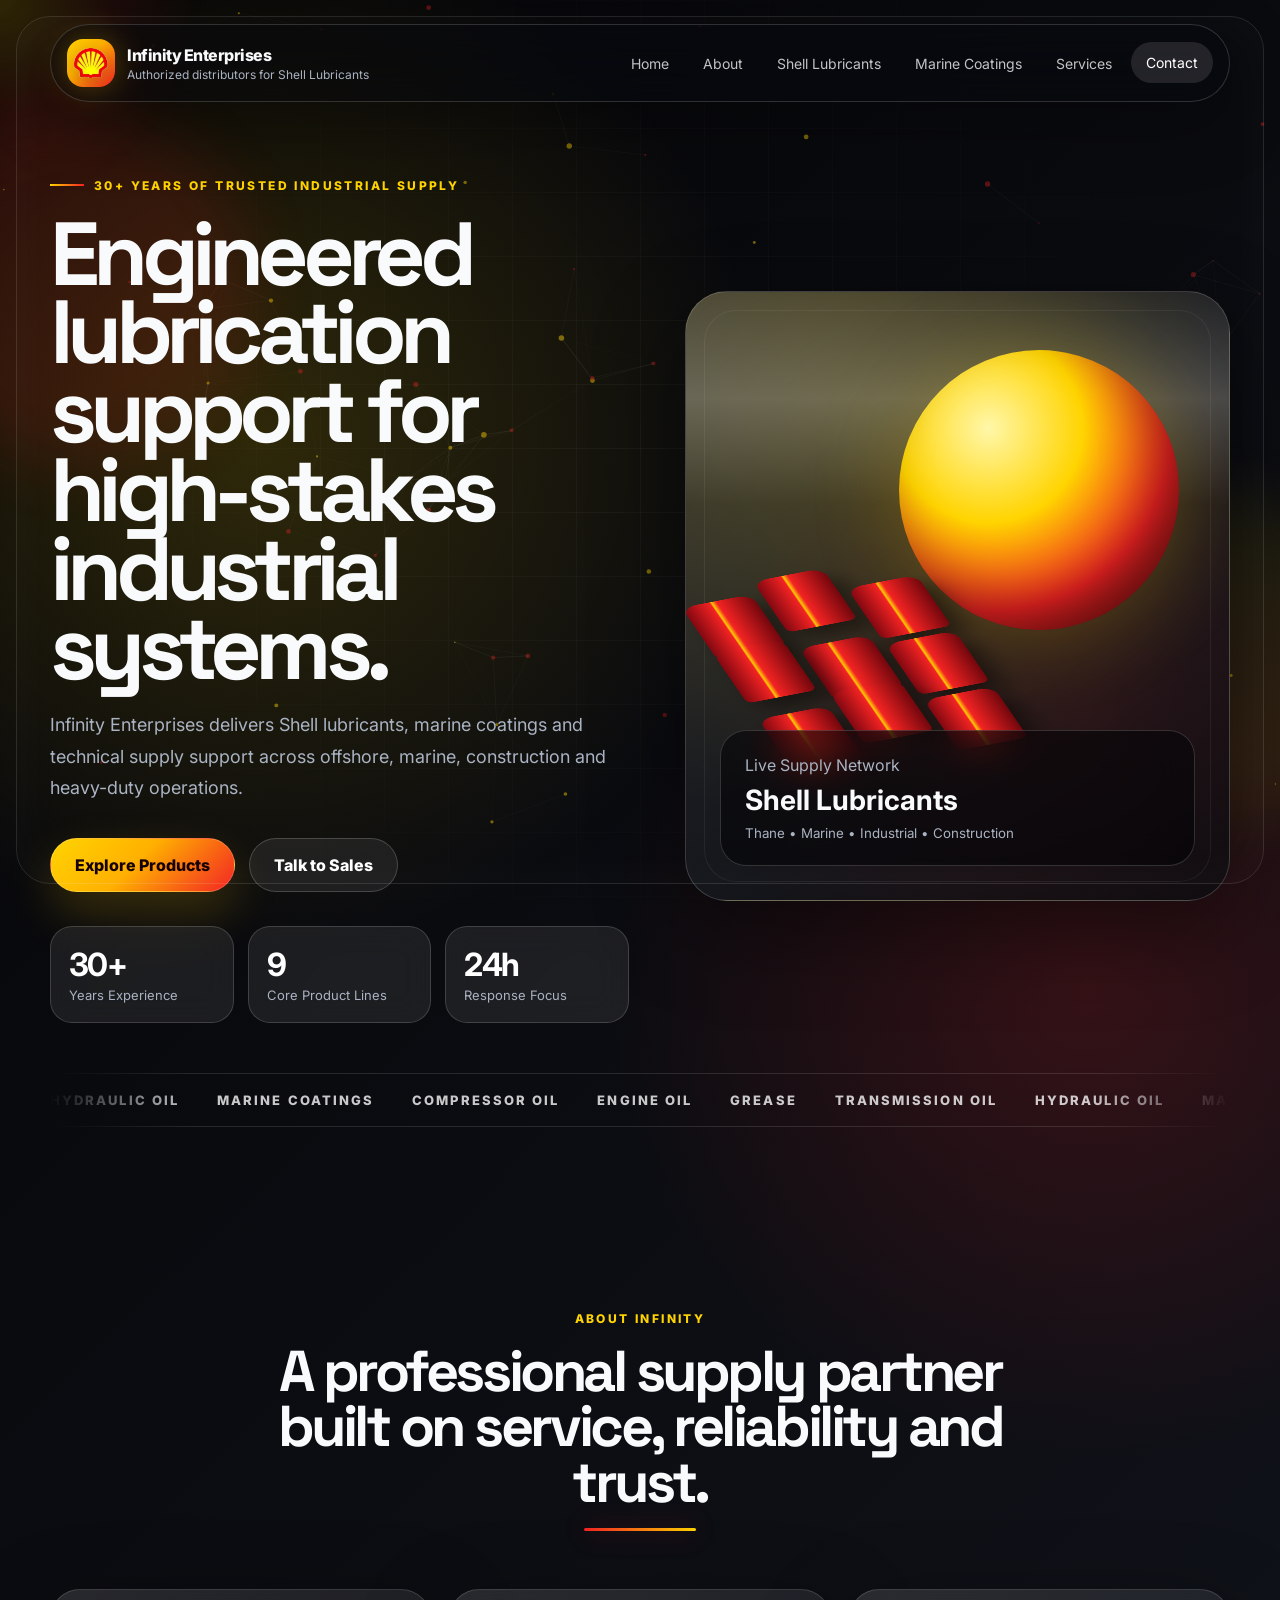
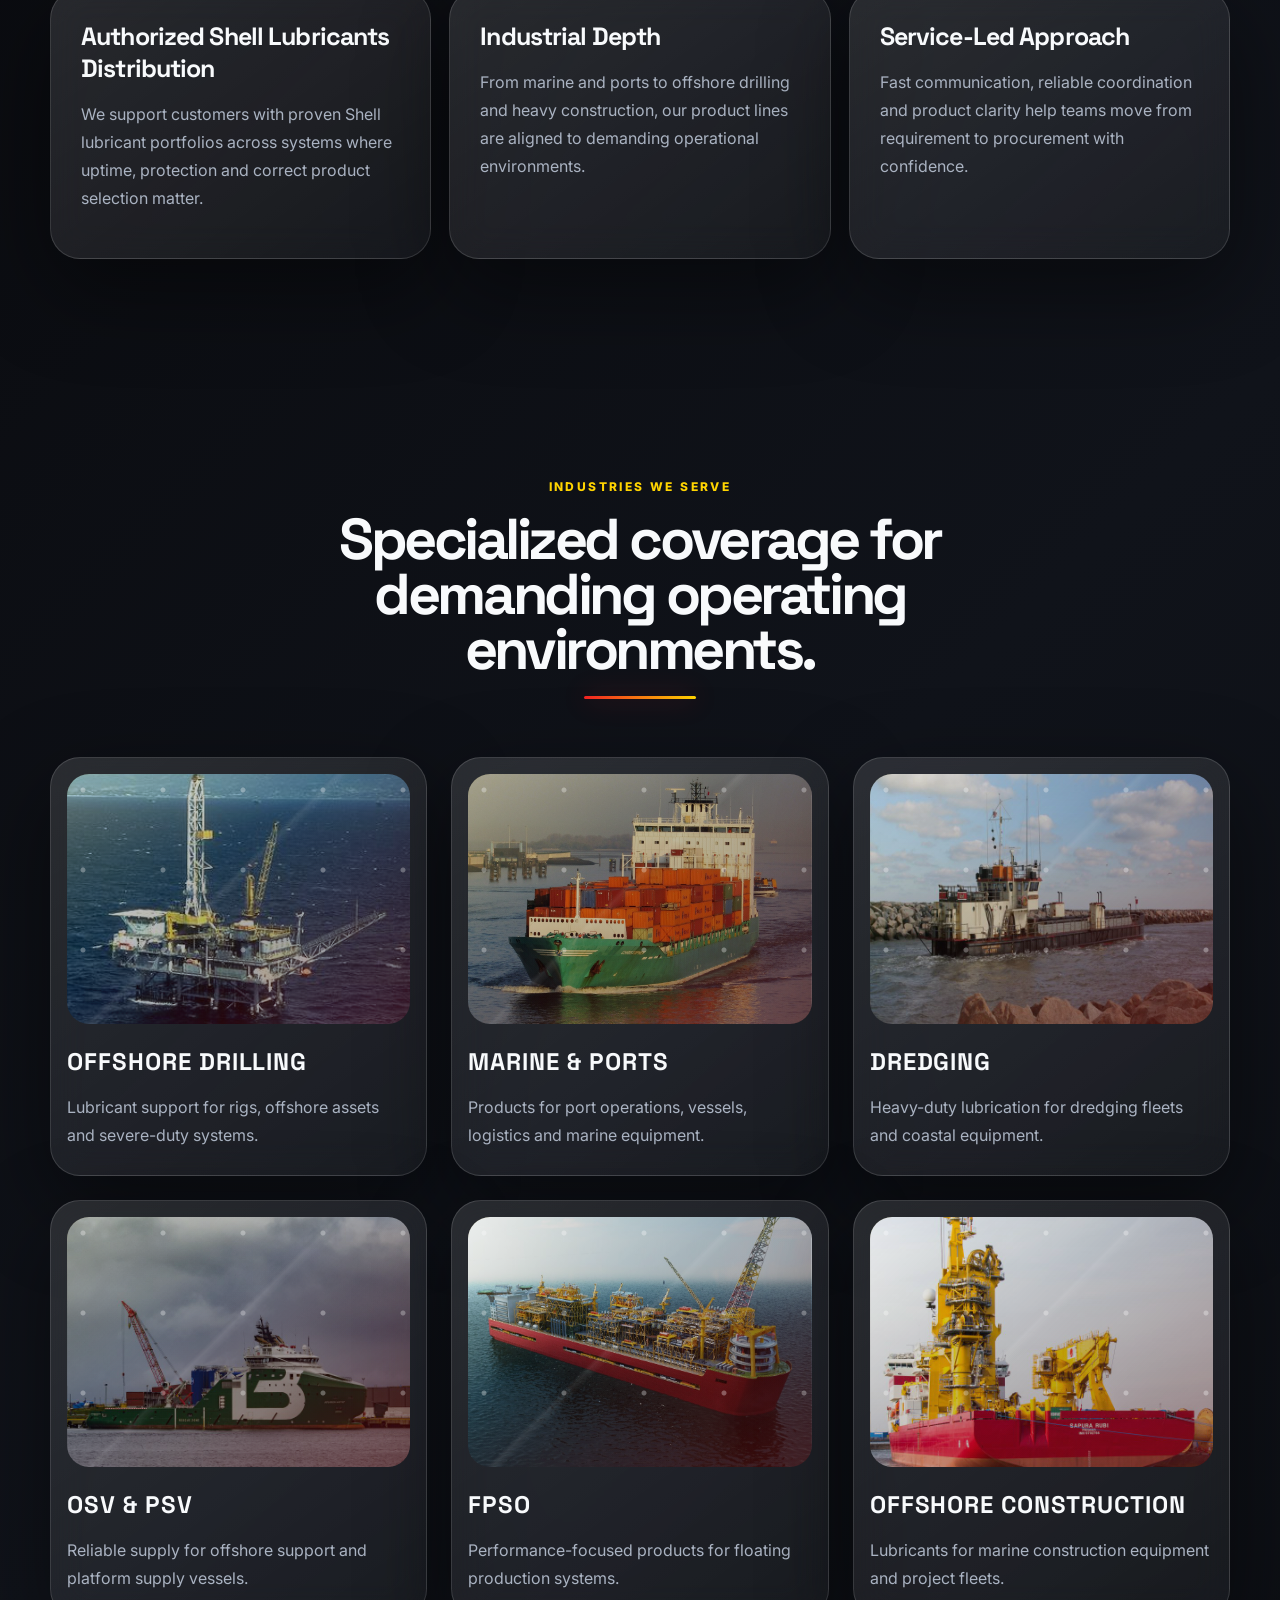
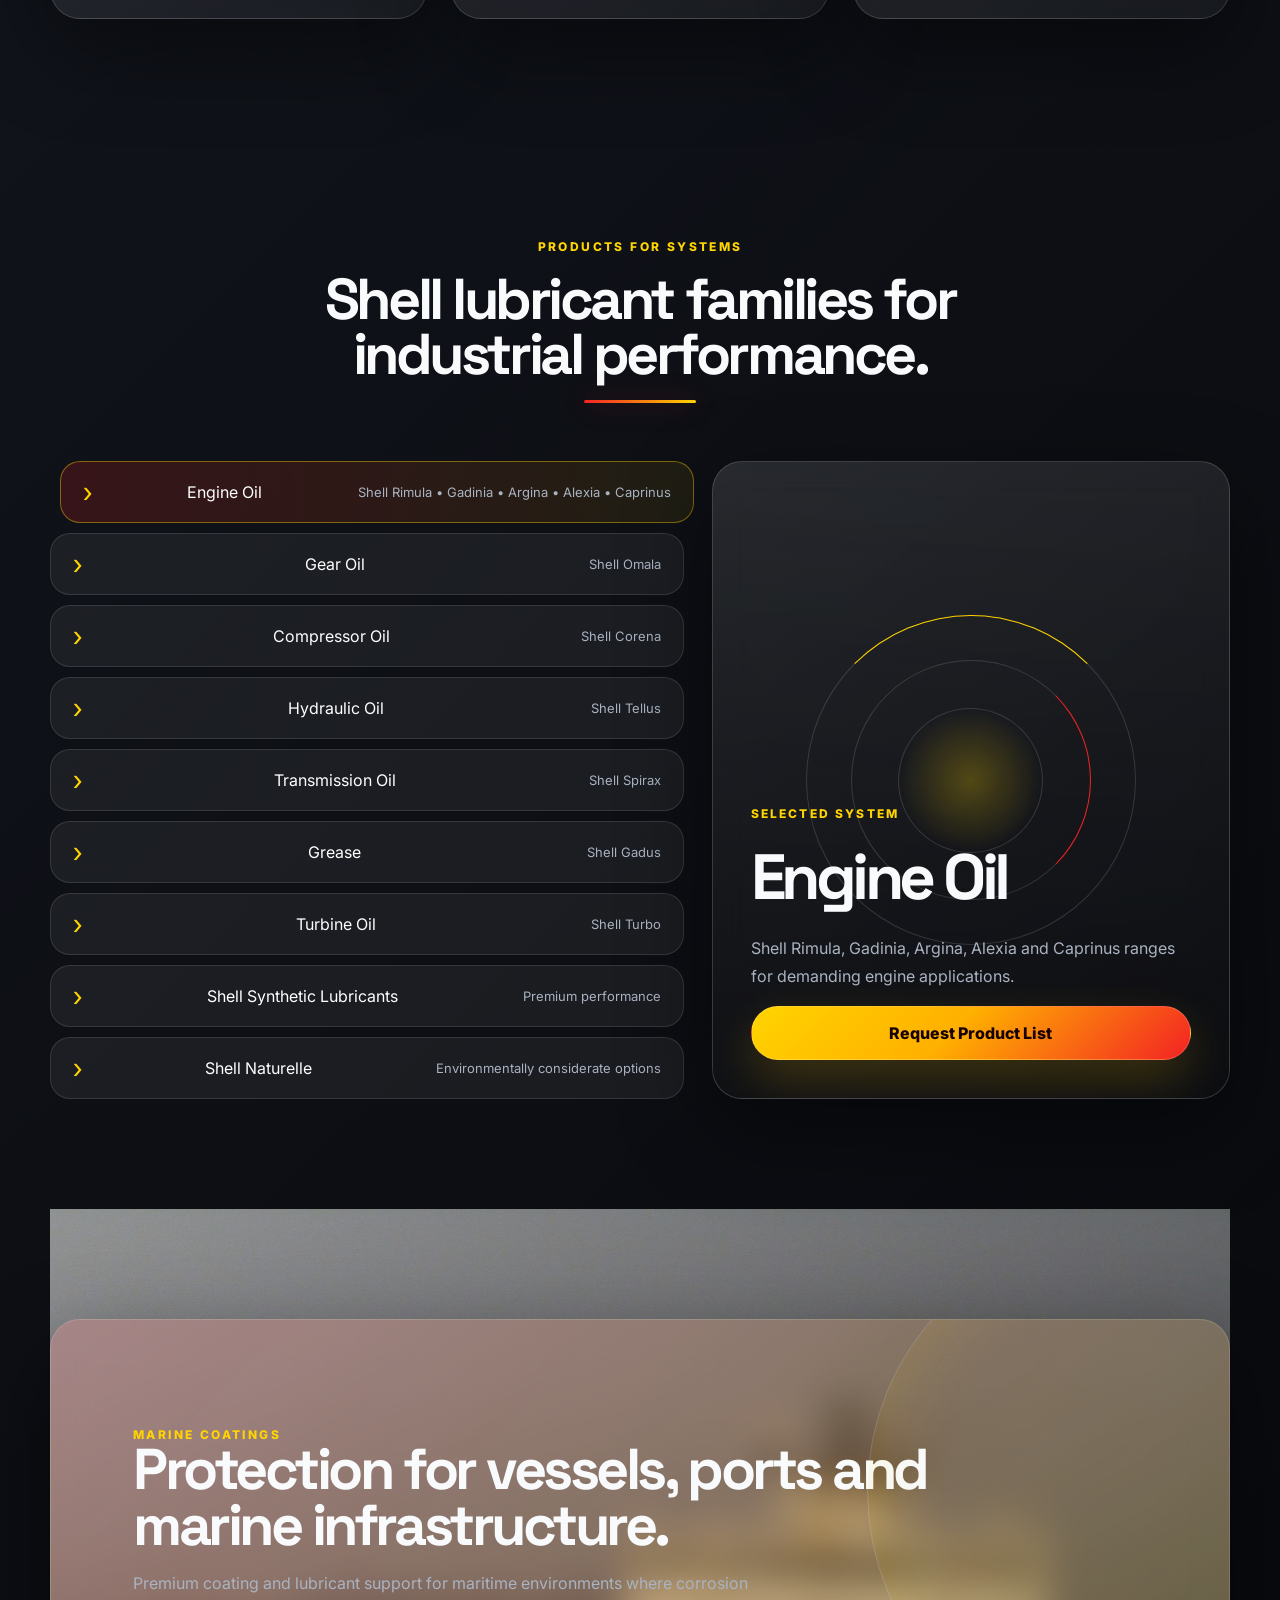
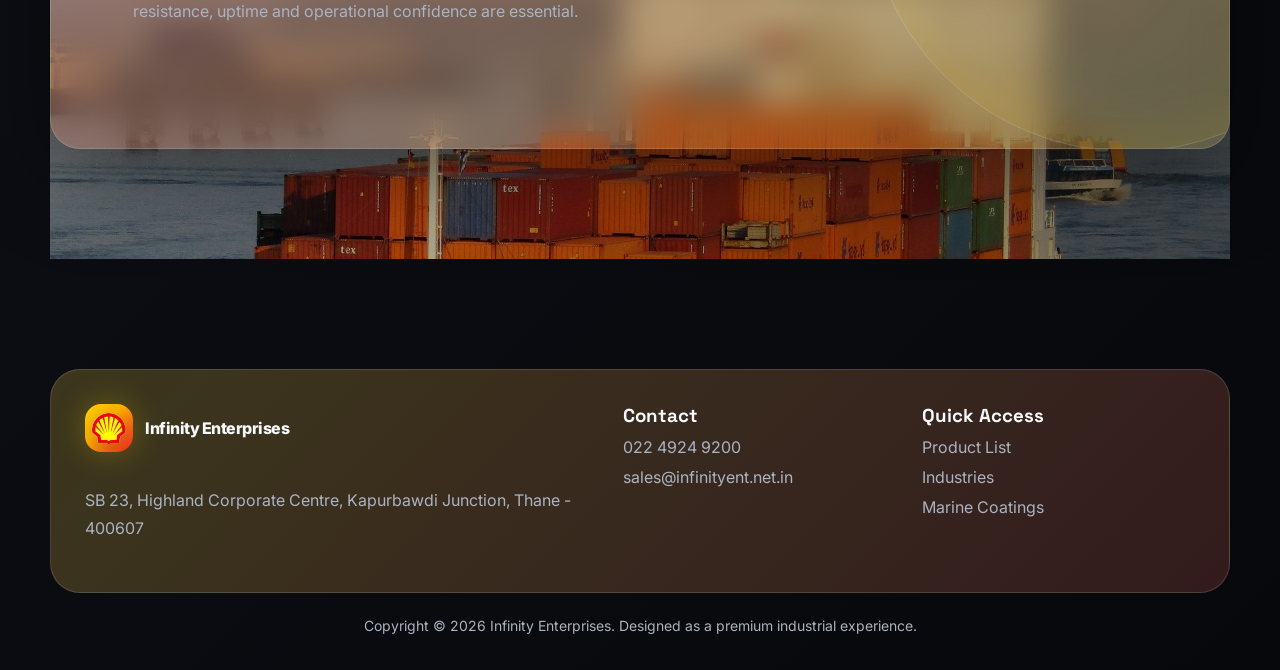
==== index.html @ 3430e130 "Replace generated mark with client logo" ====
<!DOCTYPE html>
<html lang="en">
<head>
  <meta charset="UTF-8" />
  <meta name="viewport" content="width=device-width, initial-scale=1.0" />
  <title>Infinity Enterprises | Authorized Shell Lubricants Distributor</title>
  <meta name="description" content="Infinity Enterprises supplies Shell lubricants and marine coatings for industrial, marine, offshore and construction systems." />
  <link rel="icon" href="assets/logo.png" />
  <link rel="preconnect" href="https://fonts.googleapis.com">
  <link rel="preconnect" href="https://fonts.gstatic.com" crossorigin>
  <link href="https://fonts.googleapis.com/css2?family=Inter:wght@400;500;600;700;800;900&family=Space+Grotesk:wght@500;600;700&display=swap" rel="stylesheet">
  <link rel="stylesheet" href="styles.css" />
</head>
<body>
  <div class="preloader" aria-hidden="true">
    <div class="loader-orbit"><span></span><span></span><span></span></div>
    <p>Calibrating industrial performance</p>
  </div>

  <canvas id="particle-field" aria-hidden="true"></canvas>
  <div class="cursor-glow" aria-hidden="true"></div>
  <div class="ambient ambient-one" aria-hidden="true"></div>
  <div class="ambient ambient-two" aria-hidden="true"></div>
  <div class="page-frame" aria-hidden="true"></div>

  <header class="site-header" data-reveal>
    <a class="brand" href="#home" aria-label="Infinity Enterprises home">
      <span class="brand-mark"><img src="assets/logo.png" alt="" /></span>
      <span>
        <strong>Infinity Enterprises</strong>
        <small>Authorized distributors for Shell Lubricants</small>
      </span>
    </a>
    <button class="menu-toggle" type="button" aria-expanded="false" aria-controls="main-nav">
      <span></span><span></span><span></span>
    </button>
    <nav id="main-nav" class="main-nav" aria-label="Primary navigation">
      <a href="#home" class="active">Home</a>
      <a href="#about">About</a>
      <a href="#products">Shell Lubricants</a>
      <a href="#marine">Marine Coatings</a>
      <a href="#services">Services</a>
      <a href="#contact">Contact</a>
    </nav>
  </header>

  <main id="home">
    <section class="hero section-shell">
      <div class="hero-grid">
        <div class="hero-copy" data-reveal>
          <div class="eyebrow"><span></span> 30+ years of trusted industrial supply</div>
          <h1>Engineered lubrication support for high-stakes industrial systems.</h1>
          <p>Infinity Enterprises delivers Shell lubricants, marine coatings and technical supply support across offshore, marine, construction and heavy-duty operations.</p>
          <div class="hero-actions">
            <a class="btn btn-primary magnetic" href="#products">Explore Products</a>
            <a class="btn btn-ghost magnetic" href="#contact">Talk to Sales</a>
          </div>
          <div class="metrics" aria-label="Company highlights">
            <article><strong>30+</strong><span>Years Experience</span></article>
            <article><strong>9</strong><span>Core Product Lines</span></article>
            <article><strong>24h</strong><span>Response Focus</span></article>
          </div>
        </div>
        <div class="hero-visual" data-reveal>
          <div class="holo-card tilt-card">
            <div class="scan-line"></div>
            <div class="industrial-orb"></div>
            <div class="barrel-stack" aria-hidden="true">
              <i></i><i></i><i></i><i></i><i></i><i></i><i></i><i></i><i></i>
            </div>
            <div class="status-panel">
              <span>Live Supply Network</span>
              <strong>Shell Lubricants</strong>
              <small>Thane • Marine • Industrial • Construction</small>
            </div>
          </div>
        </div>
      </div>
      <div class="marquee" aria-hidden="true">
        <div>
          <span>Hydraulic Oil</span><span>Marine Coatings</span><span>Compressor Oil</span><span>Engine Oil</span><span>Grease</span><span>Transmission Oil</span>
          <span>Hydraulic Oil</span><span>Marine Coatings</span><span>Compressor Oil</span><span>Engine Oil</span><span>Grease</span><span>Transmission Oil</span>
        </div>
      </div>
    </section>

    <section id="about" class="about section-shell">
      <div class="section-heading" data-reveal>
        <span class="kicker">About Infinity</span>
        <h2>A professional supply partner built on service, reliability and trust.</h2>
      </div>
      <div class="about-grid">
        <article class="glass-panel" data-reveal>
          <h3>Authorized Shell Lubricants Distribution</h3>
          <p>We support customers with proven Shell lubricant portfolios across systems where uptime, protection and correct product selection matter.</p>
        </article>
        <article class="glass-panel" data-reveal>
          <h3>Industrial Depth</h3>
          <p>From marine and ports to offshore drilling and heavy construction, our product lines are aligned to demanding operational environments.</p>
        </article>
        <article class="glass-panel" data-reveal>
          <h3>Service-Led Approach</h3>
          <p>Fast communication, reliable coordination and product clarity help teams move from requirement to procurement with confidence.</p>
        </article>
      </div>
    </section>

    <section id="services" class="industries section-shell">
      <div class="section-heading" data-reveal>
        <span class="kicker">Industries We Serve</span>
        <h2>Specialized coverage for demanding operating environments.</h2>
      </div>
      <div class="industry-grid">
        <article class="industry-card tilt-card" data-reveal>
          <div class="industry-art offshore"></div><h3>Offshore Drilling</h3><p>Lubricant support for rigs, offshore assets and severe-duty systems.</p>
        </article>
        <article class="industry-card tilt-card" data-reveal>
          <div class="industry-art marine"></div><h3>Marine & Ports</h3><p>Products for port operations, vessels, logistics and marine equipment.</p>
        </article>
        <article class="industry-card tilt-card" data-reveal>
          <div class="industry-art dredging"></div><h3>Dredging</h3><p>Heavy-duty lubrication for dredging fleets and coastal equipment.</p>
        </article>
        <article class="industry-card tilt-card" data-reveal>
          <div class="industry-art osv"></div><h3>OSV & PSV</h3><p>Reliable supply for offshore support and platform supply vessels.</p>
        </article>
        <article class="industry-card tilt-card" data-reveal>
          <div class="industry-art fpso"></div><h3>FPSO</h3><p>Performance-focused products for floating production systems.</p>
        </article>
        <article class="industry-card tilt-card" data-reveal>
          <div class="industry-art construction"></div><h3>Offshore Construction</h3><p>Lubricants for marine construction equipment and project fleets.</p>
        </article>
      </div>
    </section>

    <section id="products" class="products section-shell">
      <div class="section-heading" data-reveal>
        <span class="kicker">Products For Systems</span>
        <h2>Shell lubricant families for industrial performance.</h2>
      </div>
      <div class="products-layout">
        <div class="mobile-product-picker" data-reveal>
          <label for="product-select">Choose product system</label>
          <div class="select-shell">
            <select id="product-select" aria-label="Choose product system">
              <option value="Engine Oil" data-detail="Shell Rimula, Gadinia, Argina, Alexia and Caprinus ranges for demanding engine applications." data-image="https://images.unsplash.com/photo-1581092160562-40aa08e78837?auto=format&fit=crop&w=1000&q=80">Engine Oil</option>
              <option value="Gear Oil" data-detail="Shell Omala gear oils for industrial gearboxes and heavy transmission needs." data-image="https://images.unsplash.com/photo-1581093458791-9f3c3900df7b?auto=format&fit=crop&w=1000&q=80">Gear Oil</option>
              <option value="Compressor Oil" data-detail="Shell Corena compressor oils designed for system cleanliness and dependable operation." data-image="https://images.unsplash.com/photo-1581092795360-fd1ca04f0952?auto=format&fit=crop&w=1000&q=80">Compressor Oil</option>
              <option value="Hydraulic Oil" data-detail="Shell Tellus hydraulic oils for stable protection and smooth system control." data-image="https://images.unsplash.com/photo-1513828583688-c52646db42da?auto=format&fit=crop&w=1000&q=80">Hydraulic Oil</option>
              <option value="Transmission Oil" data-detail="Shell Spirax transmission oils for drivetrain protection in demanding fleets." data-image="https://images.unsplash.com/photo-1581092162384-8987c1d64718?auto=format&fit=crop&w=1000&q=80">Transmission Oil</option>
              <option value="Grease" data-detail="Shell Gadus greases for bearing, chassis and severe-load applications." data-image="https://images.unsplash.com/photo-1504917595217-d4dc5ebe6122?auto=format&fit=crop&w=1000&q=80">Grease</option>
              <option value="Turbine Oil" data-detail="Shell Turbo turbine oils for high-reliability turbines and circulating systems." data-image="https://images.unsplash.com/photo-1473341304170-971dccb5ac1e?auto=format&fit=crop&w=1000&q=80">Turbine Oil</option>
              <option value="Synthetic Lubricants" data-detail="Shell synthetic lubricants engineered for extended performance and premium protection." data-image="https://images.unsplash.com/photo-1581092335878-2d9ff86ca2bf?auto=format&fit=crop&w=1000&q=80">Synthetic Lubricants</option>
              <option value="Shell Naturelle" data-detail="Environmentally considerate lubricant options for sensitive applications." data-image="https://images.unsplash.com/photo-1500530855697-b586d89ba3ee?auto=format&fit=crop&w=1000&q=80">Shell Naturelle</option>
            </select>
          </div>
        </div>
        <div class="product-list" data-reveal>
          <button class="product-row active" data-product="Engine Oil" data-detail="Shell Rimula, Gadinia, Argina, Alexia and Caprinus ranges for demanding engine applications." data-image="https://images.unsplash.com/photo-1581092160562-40aa08e78837?auto=format&fit=crop&w=1000&q=80">Engine Oil <span>Shell Rimula • Gadinia • Argina • Alexia • Caprinus</span></button>
          <button class="product-row" data-product="Gear Oil" data-detail="Shell Omala gear oils for industrial gearboxes and heavy transmission needs." data-image="https://images.unsplash.com/photo-1581093458791-9f3c3900df7b?auto=format&fit=crop&w=1000&q=80">Gear Oil <span>Shell Omala</span></button>
          <button class="product-row" data-product="Compressor Oil" data-detail="Shell Corena compressor oils designed for system cleanliness and dependable operation." data-image="https://images.unsplash.com/photo-1581092795360-fd1ca04f0952?auto=format&fit=crop&w=1000&q=80">Compressor Oil <span>Shell Corena</span></button>
          <button class="product-row" data-product="Hydraulic Oil" data-detail="Shell Tellus hydraulic oils for stable protection and smooth system control." data-image="https://images.unsplash.com/photo-1513828583688-c52646db42da?auto=format&fit=crop&w=1000&q=80">Hydraulic Oil <span>Shell Tellus</span></button>
          <button class="product-row" data-product="Transmission Oil" data-detail="Shell Spirax transmission oils for drivetrain protection in demanding fleets." data-image="https://images.unsplash.com/photo-1581092162384-8987c1d64718?auto=format&fit=crop&w=1000&q=80">Transmission Oil <span>Shell Spirax</span></button>
          <button class="product-row" data-product="Grease" data-detail="Shell Gadus greases for bearing, chassis and severe-load applications." data-image="https://images.unsplash.com/photo-1504917595217-d4dc5ebe6122?auto=format&fit=crop&w=1000&q=80">Grease <span>Shell Gadus</span></button>
          <button class="product-row" data-product="Turbine Oil" data-detail="Shell Turbo turbine oils for high-reliability turbines and circulating systems." data-image="https://images.unsplash.com/photo-1473341304170-971dccb5ac1e?auto=format&fit=crop&w=1000&q=80">Turbine Oil <span>Shell Turbo</span></button>
          <button class="product-row" data-product="Synthetic Lubricants" data-detail="Shell synthetic lubricants engineered for extended performance and premium protection." data-image="https://images.unsplash.com/photo-1581092335878-2d9ff86ca2bf?auto=format&fit=crop&w=1000&q=80">Shell Synthetic Lubricants <span>Premium performance</span></button>
          <button class="product-row" data-product="Shell Naturelle" data-detail="Environmentally considerate lubricant options for sensitive applications." data-image="https://images.unsplash.com/photo-1500530855697-b586d89ba3ee?auto=format&fit=crop&w=1000&q=80">Shell Naturelle <span>Environmentally considerate options</span></button>
        </div>
        <aside class="product-orbit tilt-card" data-reveal>
          <div class="orbit-rings" aria-hidden="true"><span></span><span></span><span></span></div>
          <p>Selected System</p>
          <h3 id="product-title">Engine Oil</h3>
          <p id="product-detail">Shell Rimula, Gadinia, Argina, Alexia and Caprinus ranges for demanding engine applications.</p>
          <a class="btn btn-primary magnetic" href="#contact">Request Product List</a>
        </aside>
      </div>
    </section>

    <section id="marine" class="marine section-shell">
      <div class="marine-card" data-reveal>
        <span class="kicker">Marine Coatings</span>
        <h2>Protection for vessels, ports and marine infrastructure.</h2>
        <p>Premium coating and lubricant support for maritime environments where corrosion resistance, uptime and operational confidence are essential.</p>
      </div>
    </section>
  </main>

  <footer id="contact" class="site-footer section-shell">
    <div class="footer-grid">
      <div data-reveal>
        <span class="brand footer-brand"><span class="brand-mark"><img src="assets/logo.png" alt="" /></span><strong>Infinity Enterprises</strong></span>
        <p>SB 23, Highland Corporate Centre, Kapurbawdi Junction, Thane - 400607</p>
      </div>
      <div data-reveal>
        <h3>Contact</h3>
        <a href="tel:02249249200">022 4924 9200</a>
        <a href="mailto:sales@infinityent.net.in">sales@infinityent.net.in</a>
      </div>
      <div data-reveal>
        <h3>Quick Access</h3>
        <a href="#products">Product List</a>
        <a href="#services">Industries</a>
        <a href="#marine">Marine Coatings</a>
      </div>
    </div>
    <div class="footer-bottom">Copyright © 2026 Infinity Enterprises. Designed as a premium industrial experience.</div>
  </footer>

  <script src="script.js"></script>
</body>
</html>
---- styles.css ----
:root {
  --bg: #07080b;
  --panel: rgba(255, 255, 255, 0.08);
  --panel-strong: rgba(255, 255, 255, 0.14);
  --text: #f8fafc;
  --muted: #aab3c2;
  --red: #f32323;
  --red-dark: #980d15;
  --yellow: #ffd400;
  --gold: #ffb000;
  --line: rgba(255, 255, 255, 0.16);
  --shadow: 0 30px 90px rgba(0, 0, 0, 0.45);
  --radius: 30px;
}

* { box-sizing: border-box; }
html { scroll-behavior: smooth; }
body {
  margin: 0;
  font-family: Inter, system-ui, -apple-system, BlinkMacSystemFont, "Segoe UI", sans-serif;
  color: var(--text);
  background:
    radial-gradient(circle at 20% 8%, rgba(255, 212, 0, 0.16), transparent 32rem),
    radial-gradient(circle at 85% 18%, rgba(243, 35, 35, 0.18), transparent 30rem),
    linear-gradient(135deg, #050507 0%, #10131a 48%, #07080b 100%);
  overflow-x: hidden;
}

body::before {
  content: "";
  position: fixed;
  inset: 0;
  pointer-events: none;
  background-image:
    linear-gradient(rgba(255,255,255,0.04) 1px, transparent 1px),
    linear-gradient(90deg, rgba(255,255,255,0.04) 1px, transparent 1px);
  background-size: 64px 64px;
  mask-image: radial-gradient(circle at center, black, transparent 78%);
  z-index: -3;
}

a { color: inherit; text-decoration: none; }
button { font: inherit; }

.preloader {
  position: fixed;
  inset: 0;
  z-index: 999;
  display: grid;
  place-items: center;
  align-content: center;
  gap: 22px;
  background: #050507;
  transition: opacity .8s ease, visibility .8s ease;
}
.preloader.hidden { opacity: 0; visibility: hidden; }
.preloader p { color: var(--muted); letter-spacing: .18em; text-transform: uppercase; font-size: 12px; }
.loader-orbit { position: relative; width: 90px; height: 90px; animation: rotate 1.9s linear infinite; }
.loader-orbit span { position: absolute; inset: 0; border: 1px solid transparent; border-top-color: var(--yellow); border-radius: 50%; }
.loader-orbit span:nth-child(2) { inset: 14px; border-top-color: var(--red); animation: rotate 1.2s linear reverse infinite; }
.loader-orbit span:nth-child(3) { inset: 30px; border-top-color: white; }

#particle-field { position: fixed; inset: 0; z-index: -2; opacity: .62; }
.cursor-glow {
  position: fixed;
  width: 420px;
  height: 420px;
  border-radius: 50%;
  background: radial-gradient(circle, rgba(255, 212, 0, .16), rgba(243, 35, 35, .08) 38%, transparent 68%);
  translate: -50% -50%;
  pointer-events: none;
  z-index: -1;
  filter: blur(4px);
}
.ambient { position: fixed; border-radius: 999px; filter: blur(34px); opacity: .45; pointer-events: none; z-index: -2; }
.ambient-one { width: 28vw; height: 28vw; background: rgba(243,35,35,.28); left: -8vw; top: 12vh; }
.ambient-two { width: 26vw; height: 26vw; background: rgba(255,212,0,.20); right: -8vw; bottom: 8vh; }
.page-frame { position: fixed; inset: 16px; border: 1px solid rgba(255,255,255,.12); border-radius: 34px; pointer-events: none; z-index: 20; box-shadow: inset 0 0 60px rgba(255,255,255,.03); }

.site-header {
  position: fixed;
  top: 24px;
  left: 50%;
  transform: translateX(-50%);
  width: min(1180px, calc(100% - 48px));
  z-index: 50;
  display: flex;
  align-items: center;
  justify-content: space-between;
  padding: 14px 16px;
  border: 1px solid rgba(255,255,255,.16);
  border-radius: 999px;
  background: rgba(8, 10, 14, .58);
  backdrop-filter: blur(22px) saturate(150%);
  box-shadow: 0 20px 70px rgba(0,0,0,.32);
}
.brand { display: inline-flex; align-items: center; gap: 12px; min-width: max-content; }
.brand strong { display: block; font-weight: 800; letter-spacing: -.03em; }
.brand small { display: block; color: var(--muted); font-size: 12px; margin-top: 2px; }
.brand-mark {
  width: 48px;
  height: 48px;
  border-radius: 16px;
  display: grid;
  place-items: center;
  padding: 6px;
  background: linear-gradient(135deg, var(--yellow), var(--gold) 42%, var(--red));
  box-shadow: 0 0 32px rgba(255, 212, 0, .28);
  overflow: hidden;
}
.brand-mark img {
  width: 100%;
  height: 100%;
  object-fit: contain;
  display: block;
  filter: drop-shadow(0 4px 10px rgba(0,0,0,.22));
}
.main-nav { display: flex; gap: 4px; align-items: center; }
.main-nav a {
  color: rgba(255,255,255,.76);
  padding: 12px 15px;
  border-radius: 999px;
  font-size: 14px;
  transition: color .25s ease, background .25s ease, transform .25s ease;
}
.main-nav a:hover, .main-nav a.active { color: white; background: rgba(255,255,255,.11); transform: translateY(-1px); }
.menu-toggle { display: none; border: 0; background: transparent; width: 44px; height: 44px; padding: 10px; }
.menu-toggle span { display: block; height: 2px; margin: 6px 0; background: white; border-radius: 2px; }

.section-shell { width: min(1180px, calc(100% - 42px)); margin: 0 auto; }
.hero { min-height: 100vh; padding: 170px 0 74px; display: grid; align-items: center; }
.hero-grid { display: grid; grid-template-columns: 1.03fr .97fr; gap: 56px; align-items: center; }
.eyebrow, .kicker { display: inline-flex; align-items: center; gap: 10px; color: var(--yellow); text-transform: uppercase; letter-spacing: .2em; font-size: 12px; font-weight: 800; }
.eyebrow span { width: 34px; height: 2px; background: linear-gradient(90deg, var(--yellow), var(--red)); }
h1, h2, h3 { font-family: "Space Grotesk", Inter, sans-serif; margin: 0; }
h1 { font-size: clamp(48px, 7vw, 92px); line-height: .88; letter-spacing: -.075em; margin: 22px 0; max-width: 820px; }
h2 { font-size: clamp(34px, 4.5vw, 64px); line-height: .96; letter-spacing: -.06em; max-width: 820px; }
p { color: var(--muted); line-height: 1.75; }
.hero-copy > p { font-size: 18px; max-width: 670px; }
.hero-actions { display: flex; gap: 14px; flex-wrap: wrap; margin: 34px 0; }
.btn {
  position: relative;
  display: inline-flex;
  justify-content: center;
  align-items: center;
  min-height: 54px;
  padding: 0 24px;
  border-radius: 999px;
  font-weight: 800;
  overflow: hidden;
  border: 1px solid rgba(255,255,255,.18);
  transition: transform .25s ease, box-shadow .25s ease;
}
.btn::after { content: ""; position: absolute; inset: 0; background: linear-gradient(110deg, transparent, rgba(255,255,255,.32), transparent); transform: translateX(-110%); transition: transform .6s ease; }
.btn:hover::after { transform: translateX(110%); }
.btn-primary { color: #160000; background: linear-gradient(135deg, var(--yellow), var(--gold) 46%, var(--red)); box-shadow: 0 20px 48px rgba(255, 196, 0, .2); }
.btn-ghost { color: white; background: rgba(255,255,255,.07); }
.metrics { display: grid; grid-template-columns: repeat(3, minmax(0,1fr)); gap: 14px; max-width: 650px; }
.metrics article { padding: 18px; background: var(--panel); border: 1px solid var(--line); border-radius: 22px; backdrop-filter: blur(16px); }
.metrics strong { display: block; font-size: 32px; color: white; letter-spacing: -.05em; }
.metrics span { color: var(--muted); font-size: 13px; }

.hero-visual { perspective: 1200px; }
.holo-card {
  position: relative;
  min-height: 610px;
  border-radius: 42px;
  overflow: hidden;
  background:
    linear-gradient(145deg, rgba(7,8,11,.18), rgba(7,8,11,.82)),
    url("https://images.unsplash.com/photo-1581093458791-9f3c3900df7b?auto=format&fit=crop&w=1400&q=80") center / cover,
    linear-gradient(145deg, rgba(255,255,255,.18), rgba(255,255,255,.04)),
    radial-gradient(circle at 32% 20%, rgba(255,212,0,.32), transparent 26rem),
    radial-gradient(circle at 74% 70%, rgba(243,35,35,.3), transparent 23rem), #12151c;
  border: 1px solid rgba(255,255,255,.18);
  box-shadow: var(--shadow);
  transform-style: preserve-3d;
}
.holo-card::before {
  content: "";
  position: absolute;
  inset: 18px;
  border: 1px solid rgba(255,255,255,.13);
  border-radius: 32px;
  background: linear-gradient(transparent 48%, rgba(255,255,255,.08) 50%, transparent 52%);
  background-size: 100% 24px;
  opacity: .5;
}
.scan-line { position: absolute; inset: 0; background: linear-gradient(180deg, transparent, rgba(255,255,255,.18), transparent); height: 35%; animation: scan 4s ease-in-out infinite; }
.industrial-orb { position: absolute; width: 280px; height: 280px; border-radius: 50%; right: 50px; top: 58px; background: radial-gradient(circle at 32% 28%, #fff7a9, #ffd400 34%, #f32323 66%, #3a0509); box-shadow: inset -22px -28px 50px rgba(0,0,0,.34), 0 0 90px rgba(255,212,0,.24); animation: float 6s ease-in-out infinite; }
.barrel-stack { position: absolute; left: 44px; bottom: 70px; display: grid; grid-template-columns: repeat(3, 74px); gap: 10px; transform: rotateX(58deg) rotateZ(-20deg); transform-style: preserve-3d; }
.barrel-stack i { height: 102px; border-radius: 16px 16px 8px 8px; background: linear-gradient(90deg, #830811, #f32323 40%, #ffd400 42%, #f32323 49%, #73070d); box-shadow: 12px 18px 26px rgba(0,0,0,.42); animation: barrelPulse 2.8s ease-in-out infinite; }
.barrel-stack i:nth-child(2n) { animation-delay: .4s; transform: translateY(-22px); }
.barrel-stack i:nth-child(3n) { animation-delay: .8s; transform: translateY(22px); }
.status-panel { position: absolute; left: 34px; right: 34px; bottom: 34px; padding: 24px; border-radius: 26px; background: rgba(4, 5, 8, .58); border: 1px solid rgba(255,255,255,.16); backdrop-filter: blur(18px); }
.status-panel span, .status-panel small { color: var(--muted); display: block; }
.status-panel strong { display: block; font-size: 28px; margin: 8px 0; }
.marquee { margin-top: 50px; overflow: hidden; border-block: 1px solid rgba(255,255,255,.12); mask-image: linear-gradient(90deg, transparent, black 12%, black 88%, transparent); }
.marquee div { display: flex; gap: 38px; width: max-content; animation: marquee 24s linear infinite; padding: 18px 0; }
.marquee span { color: rgba(255,255,255,.78); font-weight: 800; text-transform: uppercase; letter-spacing: .16em; font-size: 13px; }

.about, .industries, .products, .marine, .site-footer { padding: 110px 0; }
.section-heading { display: grid; gap: 18px; justify-items: center; text-align: center; margin-bottom: 58px; }
.section-heading::after { content: ""; width: 112px; height: 3px; background: linear-gradient(90deg, var(--red), var(--yellow)); border-radius: 999px; box-shadow: 0 0 26px rgba(243,35,35,.45); }
.about-grid { display: grid; grid-template-columns: repeat(3, 1fr); gap: 18px; }
.glass-panel, .industry-card, .product-orbit, .marine-card {
  background: linear-gradient(145deg, rgba(255,255,255,.12), rgba(255,255,255,.045));
  border: 1px solid rgba(255,255,255,.14);
  border-radius: var(--radius);
  box-shadow: var(--shadow);
  backdrop-filter: blur(18px);
}
.glass-panel { padding: 30px; min-height: 250px; }
.glass-panel h3 { font-size: 25px; letter-spacing: -.035em; }

.industry-grid { display: grid; grid-template-columns: repeat(3, 1fr); gap: 24px; perspective: 1000px; }
.industry-card { position: relative; padding: 16px 16px 26px; overflow: hidden; transform-style: preserve-3d; }
.industry-card::after { content: ""; position: absolute; inset: auto 18px 18px; height: 2px; background: linear-gradient(90deg, transparent, var(--yellow), var(--red), transparent); transform: scaleX(0); transform-origin: center; transition: transform .35s ease; }
.industry-card:hover::after { transform: scaleX(1); }
.industry-art { height: 250px; border-radius: 22px; margin-bottom: 22px; background-size: cover; background-position: center; position: relative; overflow: hidden; }
.industry-art::before { content: ""; position: absolute; inset: 0; background: linear-gradient(145deg, rgba(255,212,0,.24), transparent 38%, rgba(243,35,35,.25)); mix-blend-mode: screen; }
.industry-art::after { content: ""; position: absolute; inset: 0; background-image: radial-gradient(circle at 20% 20%, rgba(255,255,255,.7) 0 2px, transparent 3px), linear-gradient(135deg, transparent 45%, rgba(255,255,255,.18) 46%, transparent 48%); background-size: 80px 80px, 100% 100%; opacity: .45; }
.industry-card h3 { font-size: 24px; text-transform: uppercase; letter-spacing: .04em; }
.industry-card p { margin-bottom: 0; }
.offshore { background-image: linear-gradient(135deg, rgba(10,22,34,.15), rgba(0,0,0,.48)), url("assets/offshore.jpg"); }
.marine { background-image: linear-gradient(135deg, rgba(10,22,34,.1), rgba(0,0,0,.48)), url("assets/marine.jpg"); }
.dredging { background-image: linear-gradient(135deg, rgba(10,22,34,.08), rgba(0,0,0,.45)), url("assets/dredge.jpg"); }
.osv { background-image: linear-gradient(135deg, rgba(10,22,34,.1), rgba(0,0,0,.5)), url("assets/osv.jpg"); }
.fpso { background-image: linear-gradient(135deg, rgba(10,22,34,.08), rgba(0,0,0,.48)), url("assets/fpso.jpg"); }
.construction { background-image: linear-gradient(135deg, rgba(10,22,34,.05), rgba(0,0,0,.44)), url("assets/offshore-cons.jpg"); }

.products-layout { display: grid; grid-template-columns: 1.1fr .9fr; gap: 28px; align-items: stretch; }
.product-list { display: grid; gap: 10px; }
.product-row {
  cursor: pointer;
  width: 100%;
  text-align: left;
  color: white;
  padding: 20px 22px;
  border: 1px solid rgba(255,255,255,.12);
  border-radius: 20px;
  background: rgba(255,255,255,.06);
  display: flex;
  justify-content: space-between;
  align-items: center;
  gap: 18px;
  transition: transform .28s ease, background .28s ease, border-color .28s ease;
}
.product-row::before { content: "›"; color: var(--yellow); font-size: 28px; line-height: 0; }
.product-row span { color: var(--muted); font-size: 13px; text-align: right; }
.product-row:hover, .product-row.active { transform: translateX(10px); background: linear-gradient(90deg, rgba(243,35,35,.18), rgba(255,212,0,.08)); border-color: rgba(255,212,0,.42); }
.mobile-product-picker { display: none; }
.product-orbit { --product-image: url("https://images.unsplash.com/photo-1581092160562-40aa08e78837?auto=format&fit=crop&w=1000&q=80"); position: sticky; top: 130px; min-height: 520px; padding: 38px; display: flex; flex-direction: column; justify-content: flex-end; overflow: hidden; transform-style: preserve-3d; }
.product-orbit::before {
  content: "";
  position: absolute;
  inset: 0;
  background:
    linear-gradient(180deg, rgba(7,8,11,.08), rgba(7,8,11,.82)),
    var(--product-image) center / cover;
  opacity: .72;
  transition: opacity .35s ease, transform .55s ease;
}
.product-orbit > * { position: relative; z-index: 1; }
.product-orbit > p:first-of-type { color: var(--yellow); text-transform: uppercase; letter-spacing: .18em; font-size: 12px; font-weight: 800; }
.product-orbit h3 { font-size: clamp(42px, 5vw, 72px); letter-spacing: -.07em; }
.orbit-rings { position: absolute; inset: 30px; display: grid; place-items: center; transform: translateZ(-30px); }
.orbit-rings span { position: absolute; border: 1px solid rgba(255,255,255,.14); border-radius: 50%; animation: rotate 10s linear infinite; }
.orbit-rings span:nth-child(1) { width: 330px; height: 330px; border-top-color: var(--yellow); }
.orbit-rings span:nth-child(2) { width: 240px; height: 240px; border-right-color: var(--red); animation-duration: 7s; animation-direction: reverse; }
.orbit-rings span:nth-child(3) { width: 145px; height: 145px; background: radial-gradient(circle, rgba(255,212,0,.26), transparent 70%); }
.marine-card { padding: clamp(34px, 7vw, 82px); min-height: 430px; display: grid; align-content: center; background: linear-gradient(135deg, rgba(243,35,35,.16), rgba(255,212,0,.12)), linear-gradient(145deg, rgba(255,255,255,.13), rgba(255,255,255,.04)); position: relative; overflow: hidden; }
.marine-card::after { content: ""; position: absolute; width: 520px; height: 520px; right: -160px; top: -90px; border-radius: 50%; border: 1px solid rgba(255,255,255,.16); box-shadow: inset 0 0 80px rgba(255,212,0,.14); }
.marine-card p { max-width: 660px; }

.site-footer { padding-bottom: 36px; }
.footer-grid { display: grid; grid-template-columns: 1.5fr .8fr .8fr; gap: 26px; padding: 34px; border-radius: var(--radius); background: linear-gradient(135deg, rgba(255,212,0,.14), rgba(243,35,35,.12)), rgba(255,255,255,.07); border: 1px solid rgba(255,255,255,.14); }
.footer-brand { margin-bottom: 18px; }
.site-footer a { display: block; color: var(--muted); margin: 10px 0; transition: color .2s ease; }
.site-footer a:hover { color: white; }
.footer-bottom { margin-top: 24px; text-align: center; color: var(--muted); font-size: 14px; }

[data-reveal] { opacity: 0; transform: translateY(38px) scale(.98); transition: opacity .8s cubic-bezier(.2,.8,.2,1), transform .8s cubic-bezier(.2,.8,.2,1); }
[data-reveal].revealed { opacity: 1; transform: translateY(0) scale(1); }
.site-header[data-reveal] { transform: translateX(-50%) translateY(18px) scale(.98); }
.site-header[data-reveal].revealed { transform: translateX(-50%) translateY(0) scale(1); }

@keyframes rotate { to { transform: rotate(360deg); } }
@keyframes scan { 0%,100% { transform: translateY(-120%); } 50% { transform: translateY(290%); } }
@keyframes float { 0%,100% { transform: translateY(0) translateZ(40px); } 50% { transform: translateY(-18px) translateZ(40px); } }
@keyframes barrelPulse { 0%,100% { filter: brightness(1); } 50% { filter: brightness(1.18); } }
@keyframes marquee { to { transform: translateX(-50%); } }

@media (max-width: 980px) {
  .site-header { top: 14px; width: min(680px, calc(100% - 24px)); border-radius: 24px; align-items: center; gap: 12px; padding: 10px 12px; overflow: visible; }
  .site-header .brand { flex: 1; min-width: 0; }
  .site-header .brand > span:last-child { min-width: 0; }
  .site-header .brand strong { overflow: hidden; text-overflow: ellipsis; white-space: nowrap; font-size: 18px; }
  .menu-toggle { display: grid; place-content: center; flex: 0 0 48px; width: 48px; height: 48px; border: 1px solid rgba(255,255,255,.16); border-radius: 16px; background: linear-gradient(145deg, rgba(255,255,255,.12), rgba(255,255,255,.04)); box-shadow: 0 16px 38px rgba(0,0,0,.24); }
  .menu-toggle span { width: 22px; margin: 3px 0; transition: transform .25s ease, opacity .25s ease; }
  .menu-toggle[aria-expanded="true"] span:nth-child(1) { transform: translateY(8px) rotate(45deg); }
  .menu-toggle[aria-expanded="true"] span:nth-child(2) { opacity: 0; }
  .menu-toggle[aria-expanded="true"] span:nth-child(3) { transform: translateY(-8px) rotate(-45deg); }
  .main-nav { position: absolute; left: 0; right: 0; top: calc(100% + 10px); display: grid; padding: 12px; background: rgba(8,10,14,.94); border: 1px solid rgba(255,255,255,.12); border-radius: 24px; transform-origin: top; transform: translateY(-8px) scale(.98); opacity: 0; pointer-events: none; transition: .25s ease; box-shadow: 0 24px 70px rgba(0,0,0,.42); backdrop-filter: blur(18px); }
  .main-nav.open { transform: translateY(0) scale(1); opacity: 1; pointer-events: auto; }
  .hero-grid, .products-layout, .footer-grid { grid-template-columns: 1fr; }
  .about-grid, .industry-grid { grid-template-columns: repeat(2, 1fr); }
  .hero { padding-top: 140px; }
  .holo-card { min-height: 520px; }
  .product-orbit { position: relative; top: auto; }
}

@media (max-width: 680px) {
  .section-shell { width: min(100% - 24px, 1180px); }
  .site-header { top: 10px; width: calc(100% - 20px); border-radius: 22px; }
  .brand { gap: 10px; }
  .brand small { display: none; }
  .brand-mark { width: 44px; height: 44px; border-radius: 15px; flex: 0 0 44px; }
  h1 { font-size: clamp(42px, 13vw, 58px); max-width: 100%; overflow-wrap: anywhere; }
  h2 { font-size: clamp(34px, 11vw, 52px); }
  .hero { padding-top: 124px; padding-bottom: 46px; }
  .hero-copy > p { font-size: 20px; max-width: 100%; }
  .hero-actions { display: grid; grid-template-columns: 1fr; }
  .btn { width: 100%; }
  .metrics, .about-grid, .industry-grid { grid-template-columns: 1fr; }
  .metrics article { min-width: 0; }
  .industry-card, .glass-panel, .product-orbit, .marine-card { max-width: 100%; }
  .industry-card h3 { overflow-wrap: anywhere; }
  .products { padding-top: 82px; }
  .products-layout { gap: 18px; }
  .mobile-product-picker { display: block; }
  .mobile-product-picker label { display: block; margin: 0 0 10px 4px; color: var(--yellow); font-size: 12px; font-weight: 900; letter-spacing: .18em; text-transform: uppercase; }
  .select-shell { position: relative; border-radius: 22px; padding: 2px; background: linear-gradient(135deg, var(--yellow), var(--red)); box-shadow: 0 22px 56px rgba(0,0,0,.32), 0 0 34px rgba(255,212,0,.13); }
  .select-shell::after { content: "⌄"; position: absolute; right: 18px; top: 50%; translate: 0 -54%; color: var(--yellow); font-size: 28px; pointer-events: none; }
  .select-shell select { appearance: none; width: 100%; min-height: 66px; border: 0; border-radius: 20px; padding: 0 54px 0 20px; color: white; background: rgba(8,10,14,.96); font-size: 22px; font-weight: 900; outline: 0; }
  .select-shell select:focus { box-shadow: inset 0 0 0 2px rgba(255,255,255,.24); }
  .product-list { display: none; }
  .product-orbit { min-height: 560px; padding: 30px 22px; border-radius: 28px; }
  .product-orbit::before { opacity: .55; transform: scale(1.02); }
  .product-orbit h3 { font-size: clamp(48px, 15vw, 68px); line-height: .92; }
  .product-orbit .btn { width: 100%; min-height: 62px; font-size: 19px; }
  .orbit-rings { inset: 20px; }
  .orbit-rings span:nth-child(1) { width: 290px; height: 290px; }
  .orbit-rings span:nth-child(2) { width: 214px; height: 214px; }
  .page-frame { inset: 8px; border-radius: 22px; }
}

@media (prefers-reduced-motion: reduce) {
  *, *::before, *::after { animation-duration: .001ms !important; animation-iteration-count: 1 !important; scroll-behavior: auto !important; transition-duration: .001ms !important; }
  .cursor-glow, #particle-field { display: none; }
}
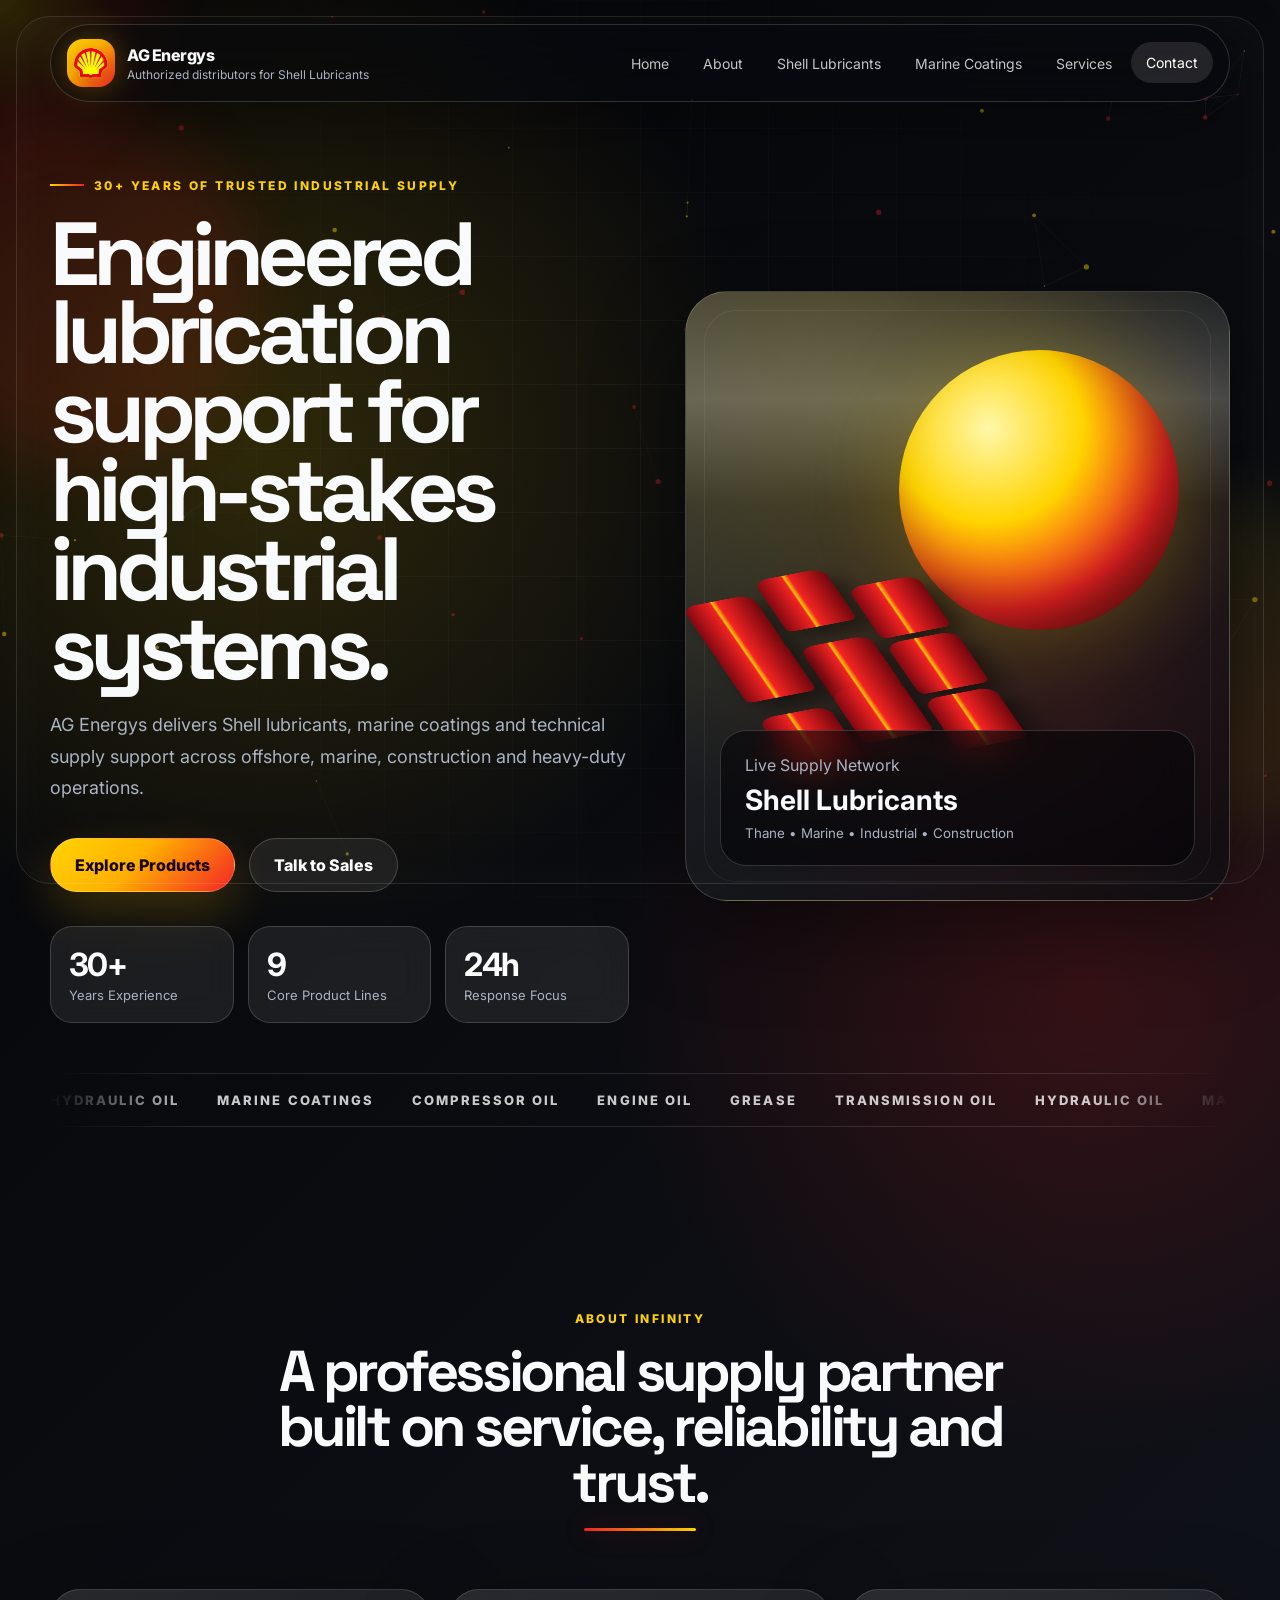
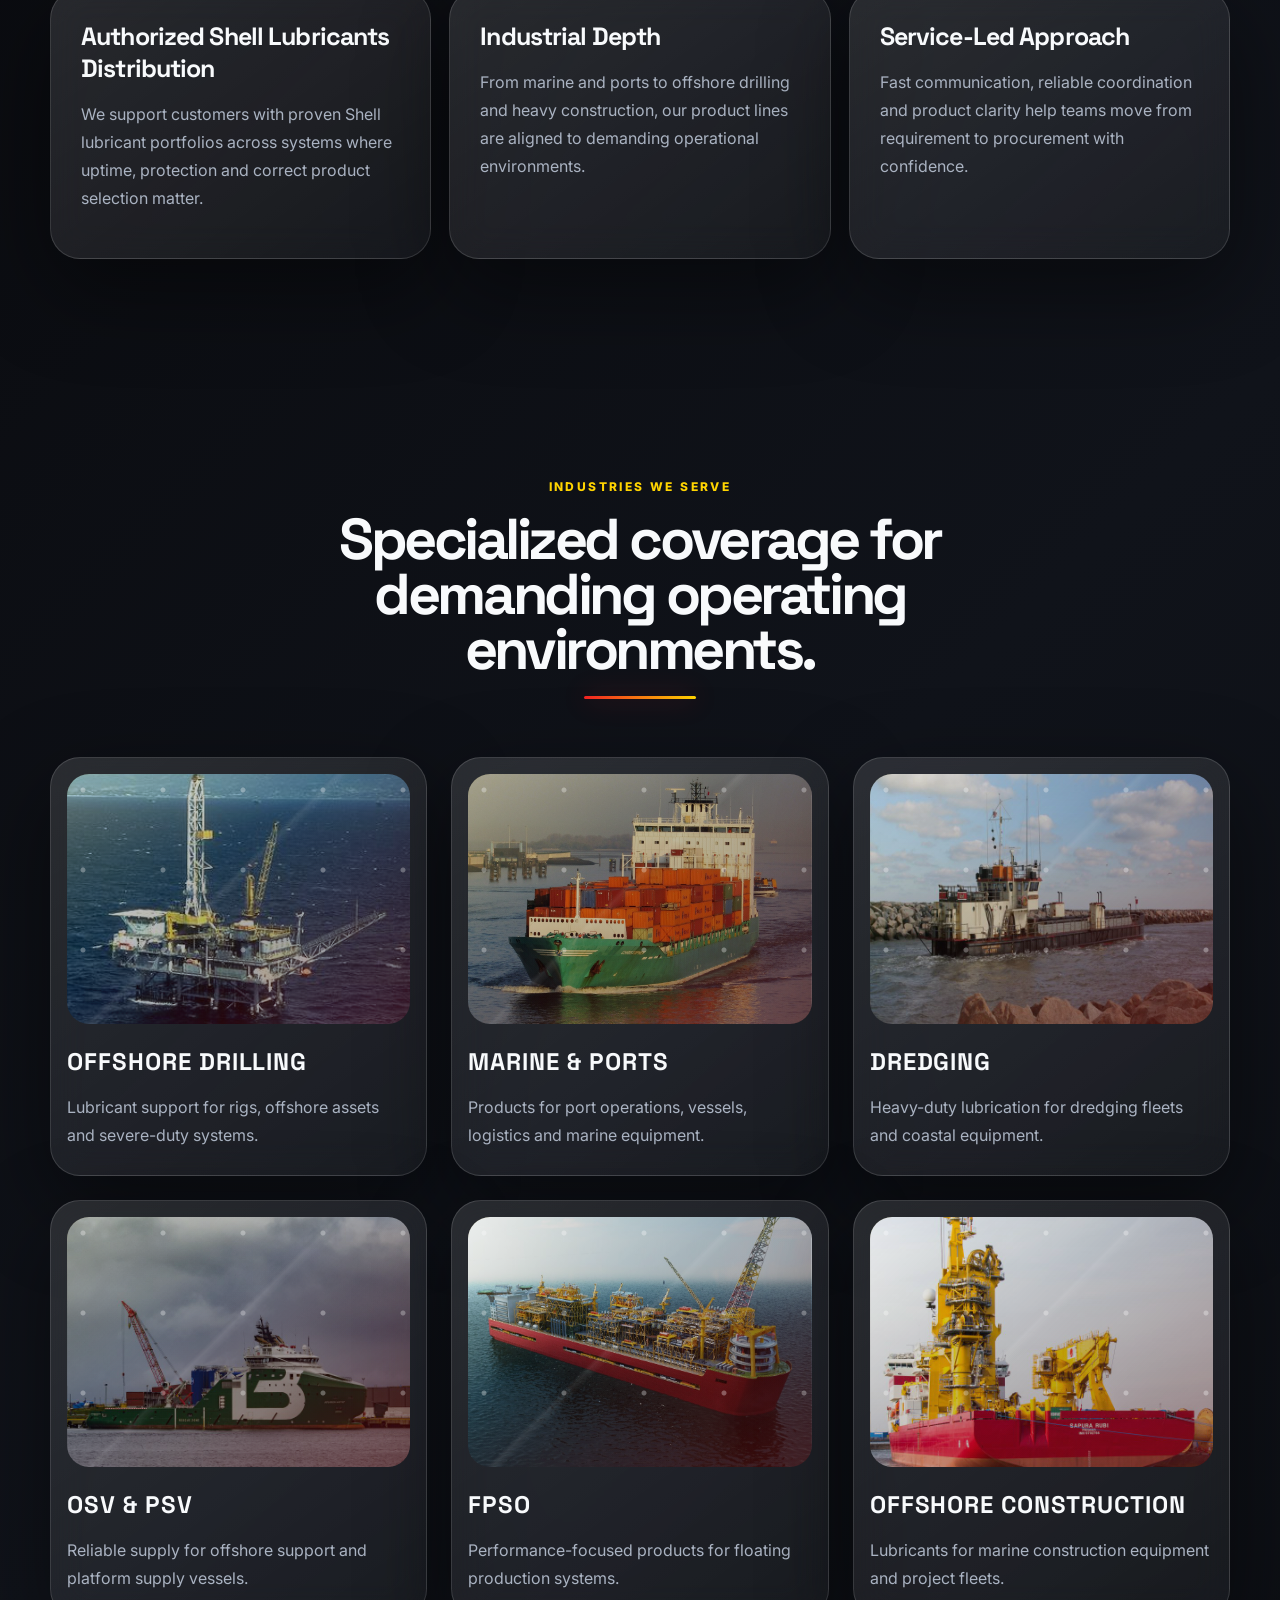
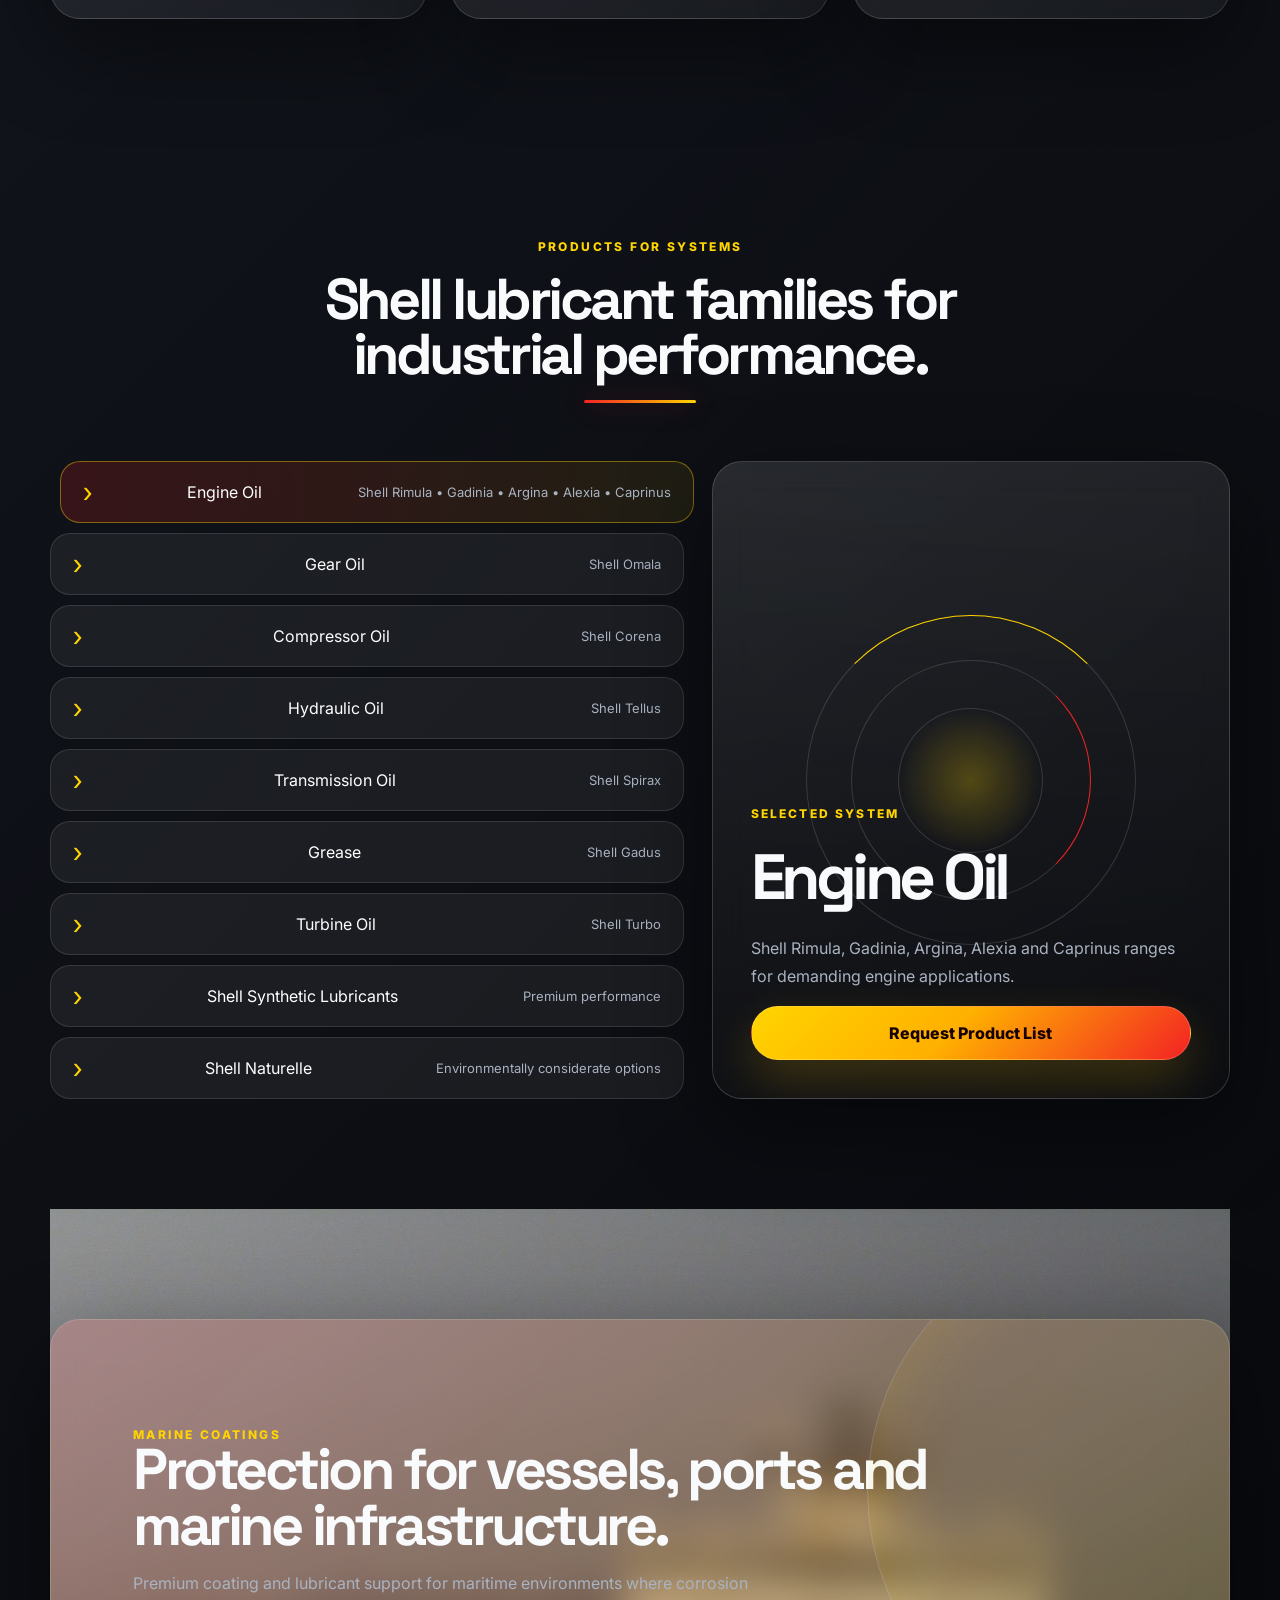
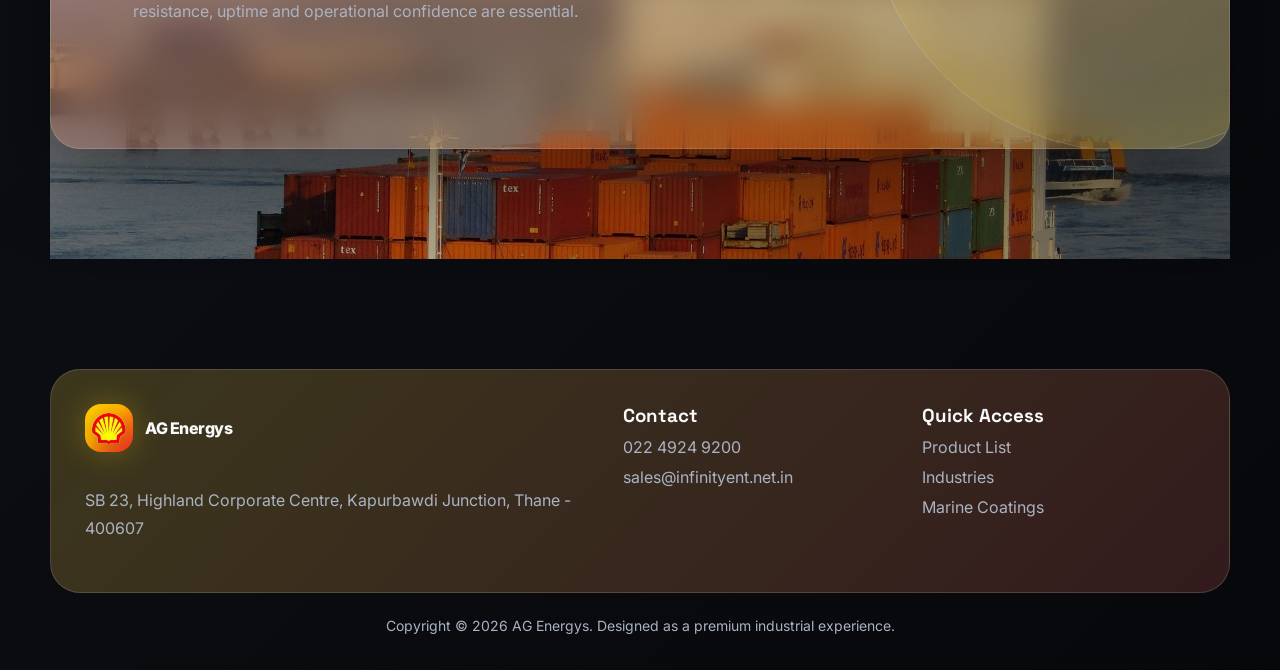
==== commit 559ae397: "Update branding from Infinity Enterprises to AG Energys" ====
--- a/index.html
+++ b/index.html
@@ -3,8 +3,8 @@
 <head>
   <meta charset="UTF-8" />
   <meta name="viewport" content="width=device-width, initial-scale=1.0" />
-  <title>Infinity Enterprises | Authorized Shell Lubricants Distributor</title>
-  <meta name="description" content="Infinity Enterprises supplies Shell lubricants and marine coatings for industrial, marine, offshore and construction systems." />
+  <title>AG Energys | Authorized Shell Lubricants Distributor</title>
+  <meta name="description" content="AG Energys supplies Shell lubricants and marine coatings for industrial, marine, offshore and construction systems." />
   <link rel="icon" href="assets/logo.png" />
   <link rel="preconnect" href="https://fonts.googleapis.com">
   <link rel="preconnect" href="https://fonts.gstatic.com" crossorigin>
@@ -24,10 +24,10 @@
   <div class="page-frame" aria-hidden="true"></div>
 
   <header class="site-header" data-reveal>
-    <a class="brand" href="#home" aria-label="Infinity Enterprises home">
+    <a class="brand" href="#home" aria-label="AG Energys home">
       <span class="brand-mark"><img src="assets/logo.png" alt="" /></span>
       <span>
-        <strong>Infinity Enterprises</strong>
+        <strong>AG Energys</strong>
         <small>Authorized distributors for Shell Lubricants</small>
       </span>
     </a>
@@ -50,7 +50,7 @@
         <div class="hero-copy" data-reveal>
           <div class="eyebrow"><span></span> 30+ years of trusted industrial supply</div>
           <h1>Engineered lubrication support for high-stakes industrial systems.</h1>
-          <p>Infinity Enterprises delivers Shell lubricants, marine coatings and technical supply support across offshore, marine, construction and heavy-duty operations.</p>
+          <p>AG Energys delivers Shell lubricants, marine coatings and technical supply support across offshore, marine, construction and heavy-duty operations.</p>
           <div class="hero-actions">
             <a class="btn btn-primary magnetic" href="#products">Explore Products</a>
             <a class="btn btn-ghost magnetic" href="#contact">Talk to Sales</a>
@@ -187,7 +187,7 @@
   <footer id="contact" class="site-footer section-shell">
     <div class="footer-grid">
       <div data-reveal>
-        <span class="brand footer-brand"><span class="brand-mark"><img src="assets/logo.png" alt="" /></span><strong>Infinity Enterprises</strong></span>
+        <span class="brand footer-brand"><span class="brand-mark"><img src="assets/logo.png" alt="" /></span><strong>AG Energys</strong></span>
         <p>SB 23, Highland Corporate Centre, Kapurbawdi Junction, Thane - 400607</p>
       </div>
       <div data-reveal>
@@ -202,7 +202,7 @@
         <a href="#marine">Marine Coatings</a>
       </div>
     </div>
-    <div class="footer-bottom">Copyright © 2026 Infinity Enterprises. Designed as a premium industrial experience.</div>
+    <div class="footer-bottom">Copyright © 2026 AG Energys. Designed as a premium industrial experience.</div>
   </footer>
 
   <script src="script.js"></script>
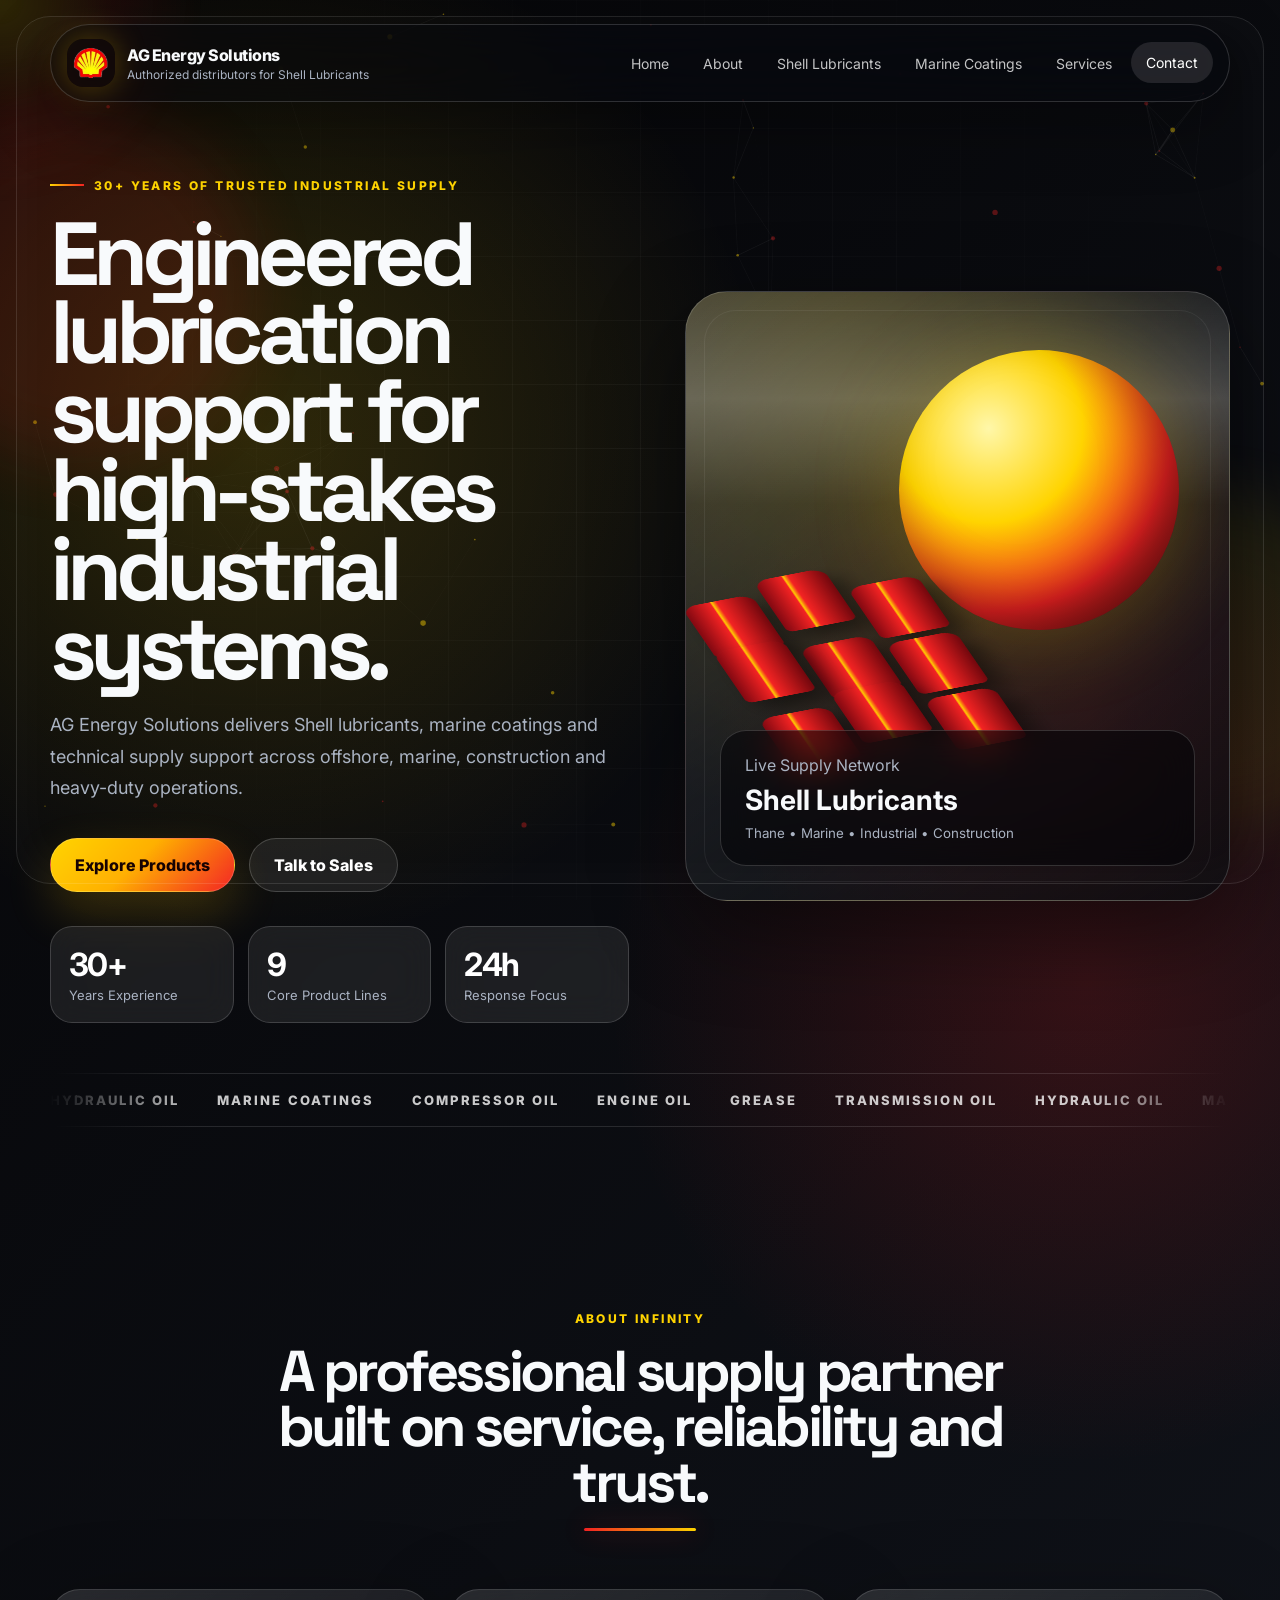
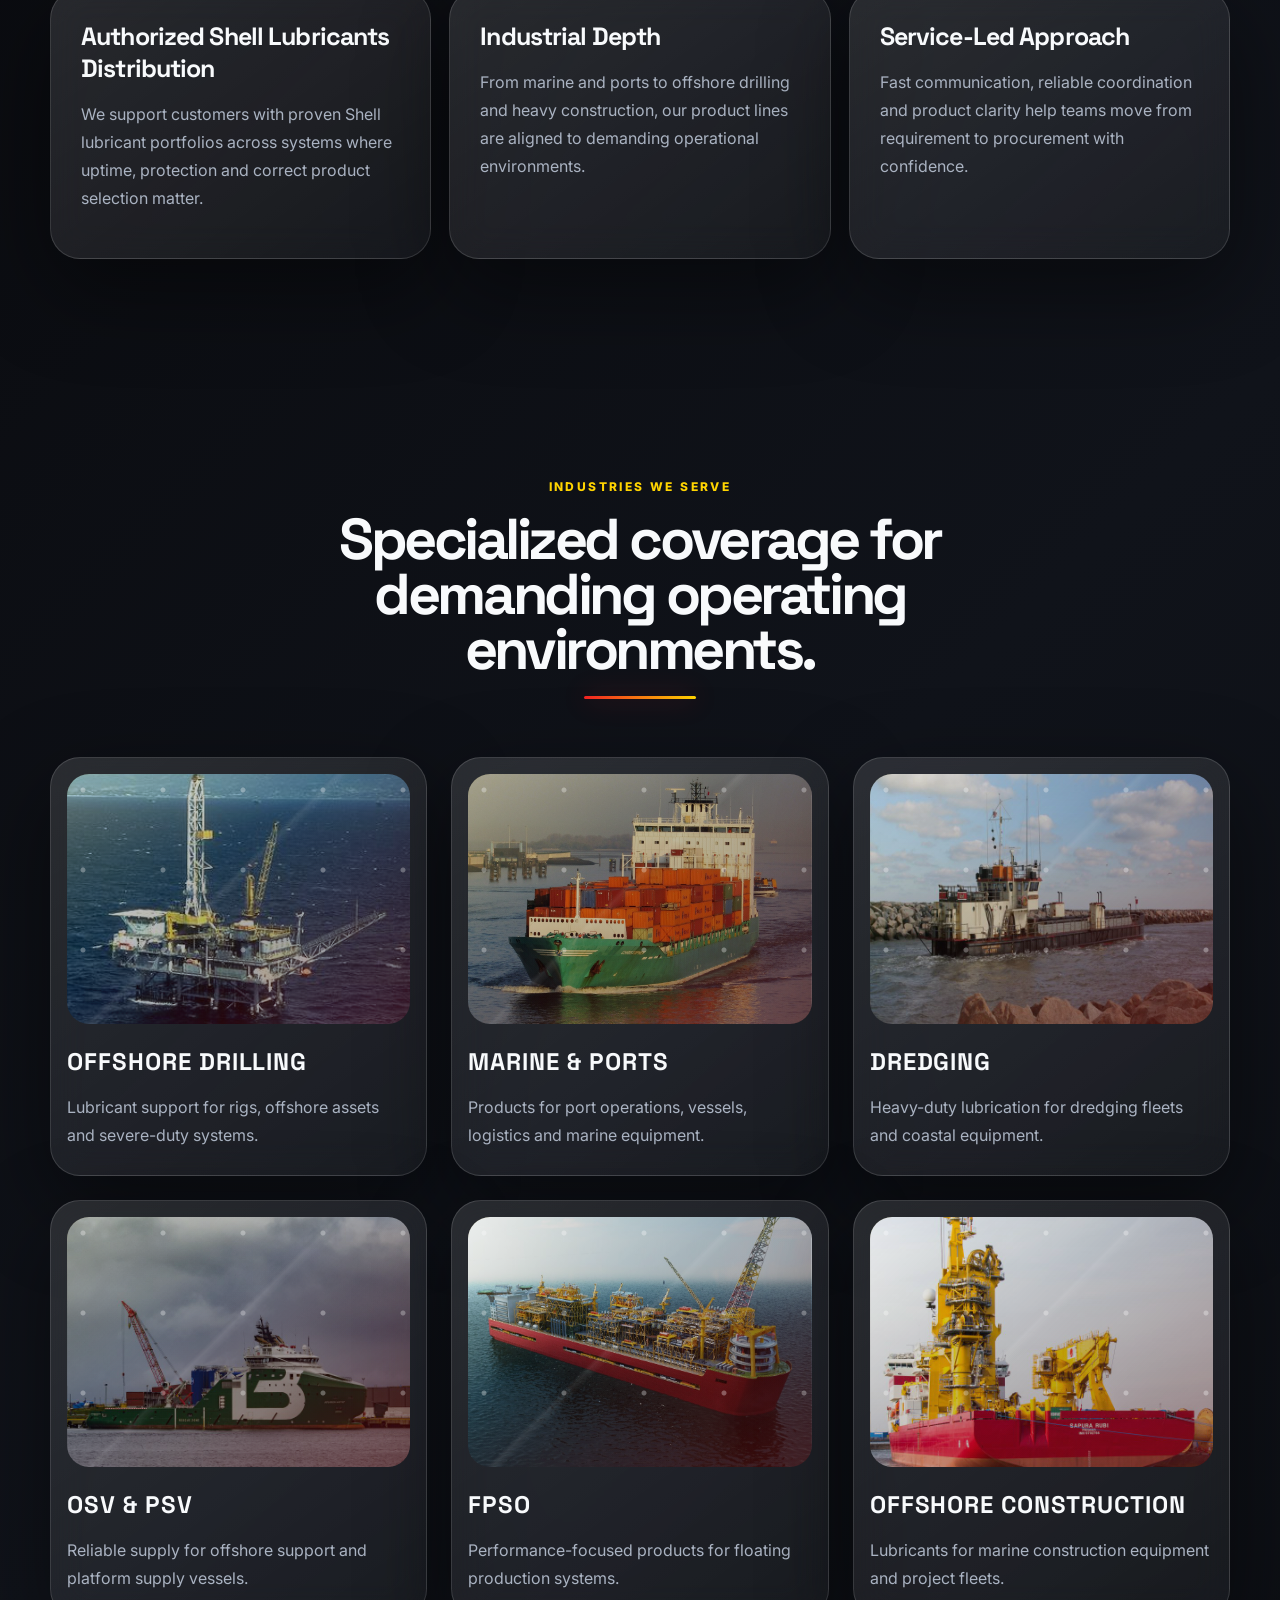
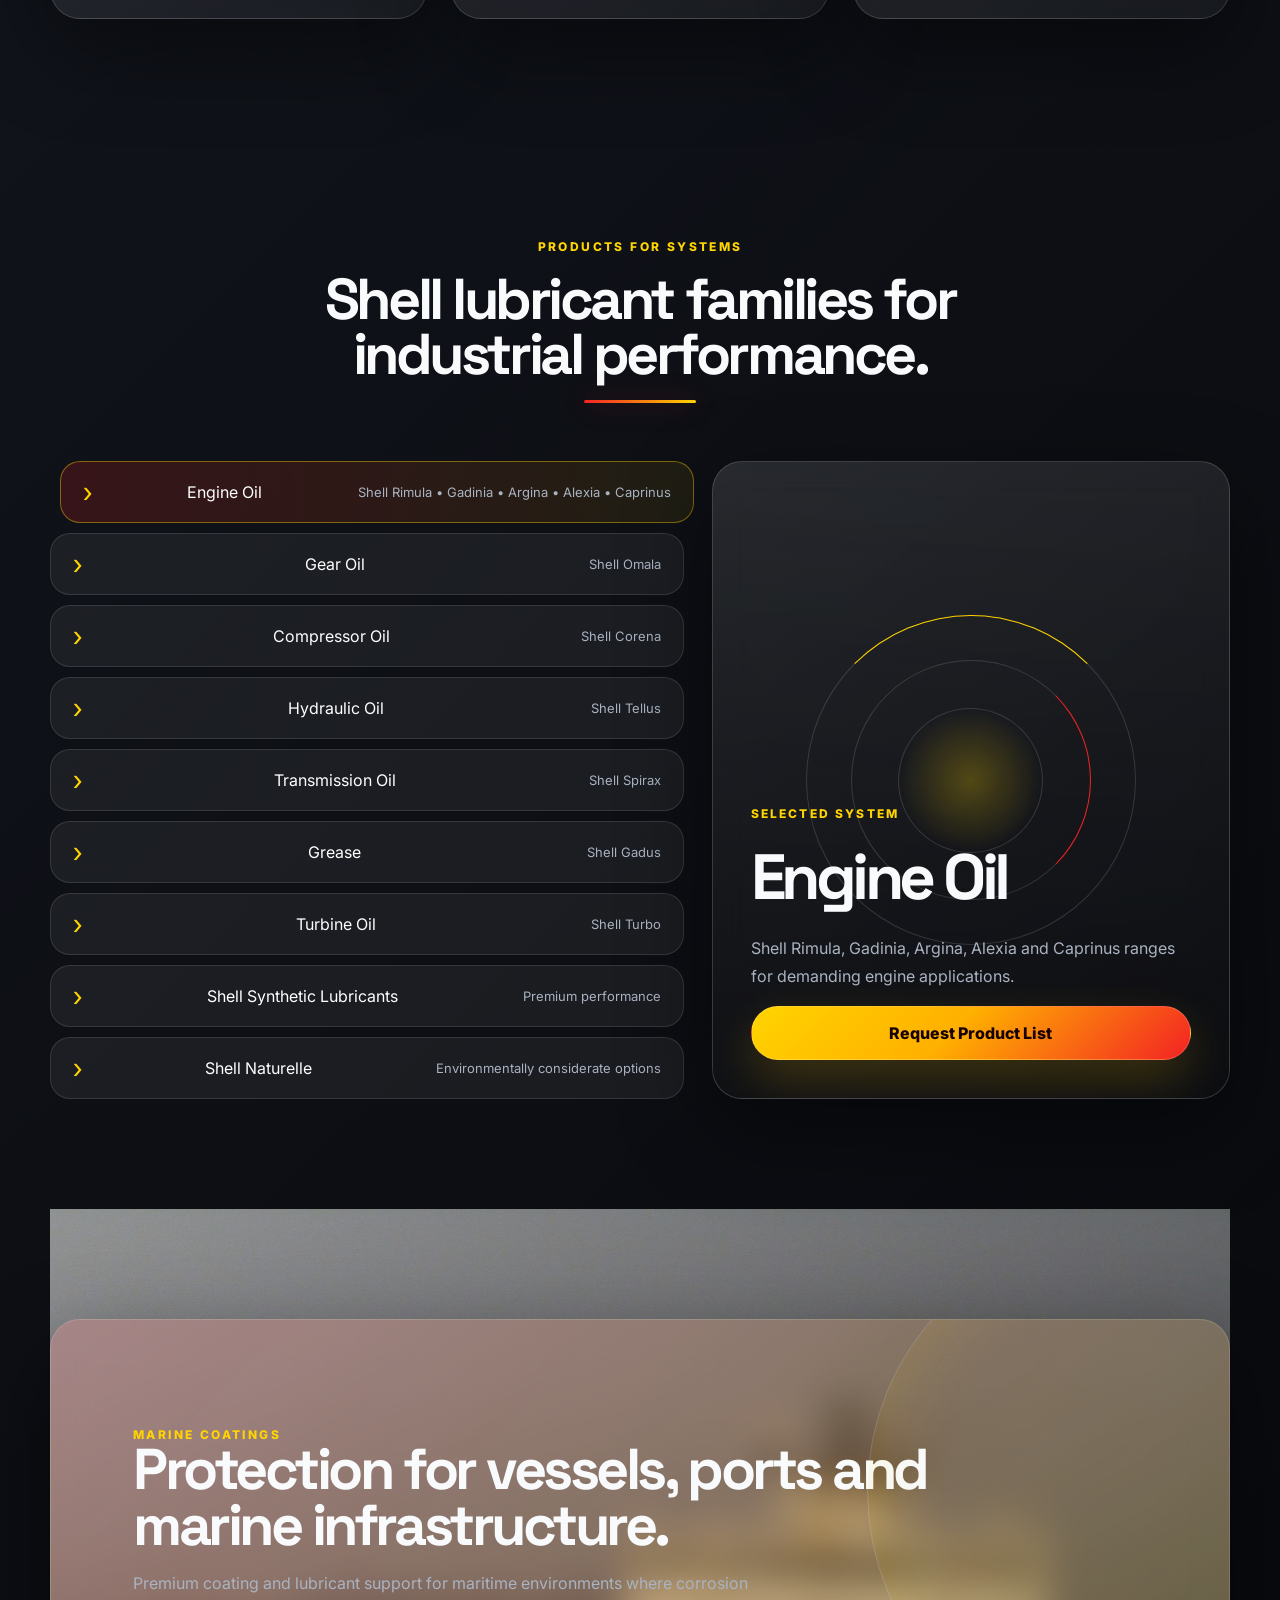
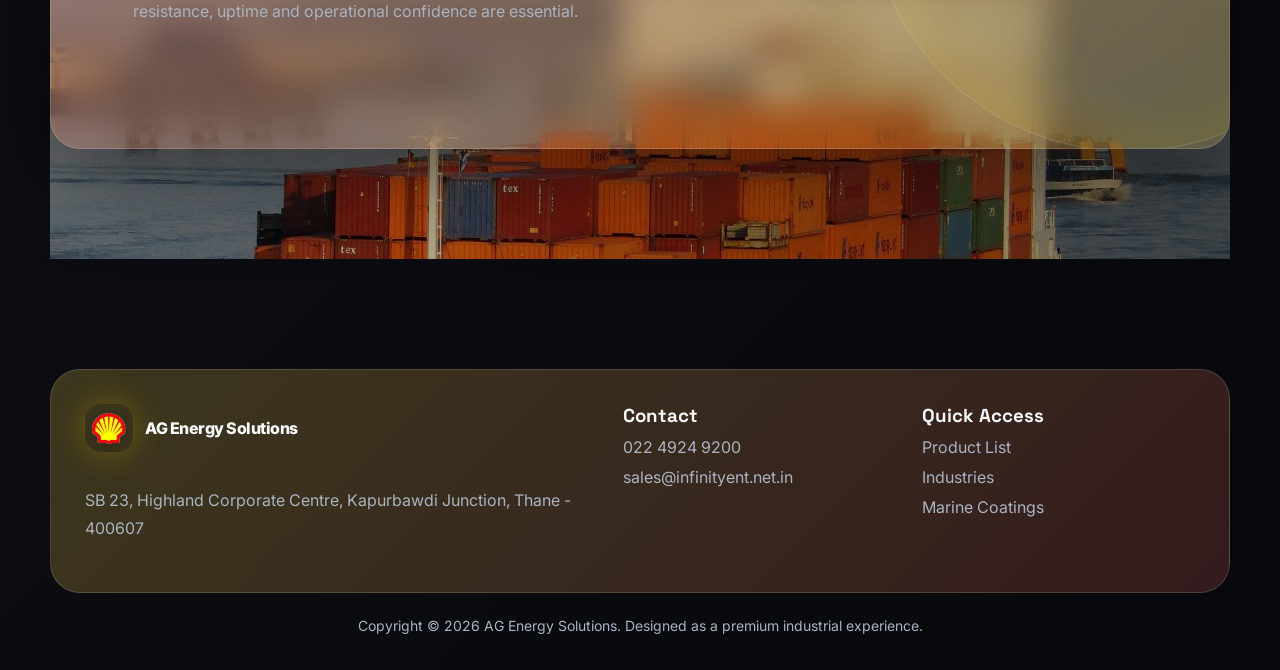
==== commit b7390278: "ok" ====
--- a/index.html
+++ b/index.html
@@ -1,16 +1,20 @@
 <!DOCTYPE html>
 <html lang="en">
+
 <head>
   <meta charset="UTF-8" />
   <meta name="viewport" content="width=device-width, initial-scale=1.0" />
-  <title>AG Energys | Authorized Shell Lubricants Distributor</title>
-  <meta name="description" content="AG Energys supplies Shell lubricants and marine coatings for industrial, marine, offshore and construction systems." />
+  <title>AG Energy Solutions | Authorized Shell Lubricants Distributor</title>
+  <meta name="description" content="AG Energy Solutions supplies Shell lubricants and marine coatings for industrial, marine, offshore and construction systems." />
   <link rel="icon" href="assets/logo.png" />
   <link rel="preconnect" href="https://fonts.googleapis.com">
   <link rel="preconnect" href="https://fonts.gstatic.com" crossorigin>
-  <link href="https://fonts.googleapis.com/css2?family=Inter:wght@400;500;600;700;800;900&family=Space+Grotesk:wght@500;600;700&display=swap" rel="stylesheet">
+  <link
+    href="https://fonts.googleapis.com/css2?family=Inter:wght@400;500;600;700;800;900&family=Space+Grotesk:wght@500;600;700&display=swap"
+    rel="stylesheet">
   <link rel="stylesheet" href="styles.css" />
 </head>
+
 <body>
   <div class="preloader" aria-hidden="true">
     <div class="loader-orbit"><span></span><span></span><span></span></div>
@@ -24,10 +28,10 @@
   <div class="page-frame" aria-hidden="true"></div>
 
   <header class="site-header" data-reveal>
-    <a class="brand" href="#home" aria-label="AG Energys home">
+    <a class="brand" href="#home" aria-label="AG Energy Solutions home">
       <span class="brand-mark"><img src="assets/logo.png" alt="" /></span>
       <span>
-        <strong>AG Energys</strong>
+        <strong>AG Energy Solutions</strong>
         <small>Authorized distributors for Shell Lubricants</small>
       </span>
     </a>
@@ -50,7 +54,7 @@
         <div class="hero-copy" data-reveal>
           <div class="eyebrow"><span></span> 30+ years of trusted industrial supply</div>
           <h1>Engineered lubrication support for high-stakes industrial systems.</h1>
-          <p>AG Energys delivers Shell lubricants, marine coatings and technical supply support across offshore, marine, construction and heavy-duty operations.</p>
+          <p>AG Energy Solutions delivers Shell lubricants, marine coatings and technical supply support across offshore, marine, construction and heavy-duty operations.</p>
           <div class="hero-actions">
             <a class="btn btn-primary magnetic" href="#products">Explore Products</a>
             <a class="btn btn-ghost magnetic" href="#contact">Talk to Sales</a>
@@ -78,8 +82,10 @@
       </div>
       <div class="marquee" aria-hidden="true">
         <div>
-          <span>Hydraulic Oil</span><span>Marine Coatings</span><span>Compressor Oil</span><span>Engine Oil</span><span>Grease</span><span>Transmission Oil</span>
-          <span>Hydraulic Oil</span><span>Marine Coatings</span><span>Compressor Oil</span><span>Engine Oil</span><span>Grease</span><span>Transmission Oil</span>
+          <span>Hydraulic Oil</span><span>Marine Coatings</span><span>Compressor Oil</span><span>Engine
+            Oil</span><span>Grease</span><span>Transmission Oil</span>
+          <span>Hydraulic Oil</span><span>Marine Coatings</span><span>Compressor Oil</span><span>Engine
+            Oil</span><span>Grease</span><span>Transmission Oil</span>
         </div>
       </div>
     </section>
@@ -92,15 +98,18 @@
       <div class="about-grid">
         <article class="glass-panel" data-reveal>
           <h3>Authorized Shell Lubricants Distribution</h3>
-          <p>We support customers with proven Shell lubricant portfolios across systems where uptime, protection and correct product selection matter.</p>
+          <p>We support customers with proven Shell lubricant portfolios across systems where uptime, protection and
+            correct product selection matter.</p>
         </article>
         <article class="glass-panel" data-reveal>
           <h3>Industrial Depth</h3>
-          <p>From marine and ports to offshore drilling and heavy construction, our product lines are aligned to demanding operational environments.</p>
+          <p>From marine and ports to offshore drilling and heavy construction, our product lines are aligned to
+            demanding operational environments.</p>
         </article>
         <article class="glass-panel" data-reveal>
           <h3>Service-Led Approach</h3>
-          <p>Fast communication, reliable coordination and product clarity help teams move from requirement to procurement with confidence.</p>
+          <p>Fast communication, reliable coordination and product clarity help teams move from requirement to
+            procurement with confidence.</p>
         </article>
       </div>
     </section>
@@ -112,22 +121,34 @@
       </div>
       <div class="industry-grid">
         <article class="industry-card tilt-card" data-reveal>
-          <div class="industry-art offshore"></div><h3>Offshore Drilling</h3><p>Lubricant support for rigs, offshore assets and severe-duty systems.</p>
-        </article>
-        <article class="industry-card tilt-card" data-reveal>
-          <div class="industry-art marine"></div><h3>Marine & Ports</h3><p>Products for port operations, vessels, logistics and marine equipment.</p>
-        </article>
-        <article class="industry-card tilt-card" data-reveal>
-          <div class="industry-art dredging"></div><h3>Dredging</h3><p>Heavy-duty lubrication for dredging fleets and coastal equipment.</p>
-        </article>
-        <article class="industry-card tilt-card" data-reveal>
-          <div class="industry-art osv"></div><h3>OSV & PSV</h3><p>Reliable supply for offshore support and platform supply vessels.</p>
-        </article>
-        <article class="industry-card tilt-card" data-reveal>
-          <div class="industry-art fpso"></div><h3>FPSO</h3><p>Performance-focused products for floating production systems.</p>
-        </article>
-        <article class="industry-card tilt-card" data-reveal>
-          <div class="industry-art construction"></div><h3>Offshore Construction</h3><p>Lubricants for marine construction equipment and project fleets.</p>
+          <div class="industry-art offshore"></div>
+          <h3>Offshore Drilling</h3>
+          <p>Lubricant support for rigs, offshore assets and severe-duty systems.</p>
+        </article>
+        <article class="industry-card tilt-card" data-reveal>
+          <div class="industry-art marine"></div>
+          <h3>Marine & Ports</h3>
+          <p>Products for port operations, vessels, logistics and marine equipment.</p>
+        </article>
+        <article class="industry-card tilt-card" data-reveal>
+          <div class="industry-art dredging"></div>
+          <h3>Dredging</h3>
+          <p>Heavy-duty lubrication for dredging fleets and coastal equipment.</p>
+        </article>
+        <article class="industry-card tilt-card" data-reveal>
+          <div class="industry-art osv"></div>
+          <h3>OSV & PSV</h3>
+          <p>Reliable supply for offshore support and platform supply vessels.</p>
+        </article>
+        <article class="industry-card tilt-card" data-reveal>
+          <div class="industry-art fpso"></div>
+          <h3>FPSO</h3>
+          <p>Performance-focused products for floating production systems.</p>
+        </article>
+        <article class="industry-card tilt-card" data-reveal>
+          <div class="industry-art construction"></div>
+          <h3>Offshore Construction</h3>
+          <p>Lubricants for marine construction equipment and project fleets.</p>
         </article>
       </div>
     </section>
@@ -142,34 +163,89 @@
           <label for="product-select">Choose product system</label>
           <div class="select-shell">
             <select id="product-select" aria-label="Choose product system">
-              <option value="Engine Oil" data-detail="Shell Rimula, Gadinia, Argina, Alexia and Caprinus ranges for demanding engine applications." data-image="https://images.unsplash.com/photo-1581092160562-40aa08e78837?auto=format&fit=crop&w=1000&q=80">Engine Oil</option>
-              <option value="Gear Oil" data-detail="Shell Omala gear oils for industrial gearboxes and heavy transmission needs." data-image="https://images.unsplash.com/photo-1581093458791-9f3c3900df7b?auto=format&fit=crop&w=1000&q=80">Gear Oil</option>
-              <option value="Compressor Oil" data-detail="Shell Corena compressor oils designed for system cleanliness and dependable operation." data-image="https://images.unsplash.com/photo-1581092795360-fd1ca04f0952?auto=format&fit=crop&w=1000&q=80">Compressor Oil</option>
-              <option value="Hydraulic Oil" data-detail="Shell Tellus hydraulic oils for stable protection and smooth system control." data-image="https://images.unsplash.com/photo-1513828583688-c52646db42da?auto=format&fit=crop&w=1000&q=80">Hydraulic Oil</option>
-              <option value="Transmission Oil" data-detail="Shell Spirax transmission oils for drivetrain protection in demanding fleets." data-image="https://images.unsplash.com/photo-1581092162384-8987c1d64718?auto=format&fit=crop&w=1000&q=80">Transmission Oil</option>
-              <option value="Grease" data-detail="Shell Gadus greases for bearing, chassis and severe-load applications." data-image="https://images.unsplash.com/photo-1504917595217-d4dc5ebe6122?auto=format&fit=crop&w=1000&q=80">Grease</option>
-              <option value="Turbine Oil" data-detail="Shell Turbo turbine oils for high-reliability turbines and circulating systems." data-image="https://images.unsplash.com/photo-1473341304170-971dccb5ac1e?auto=format&fit=crop&w=1000&q=80">Turbine Oil</option>
-              <option value="Synthetic Lubricants" data-detail="Shell synthetic lubricants engineered for extended performance and premium protection." data-image="https://images.unsplash.com/photo-1581092335878-2d9ff86ca2bf?auto=format&fit=crop&w=1000&q=80">Synthetic Lubricants</option>
-              <option value="Shell Naturelle" data-detail="Environmentally considerate lubricant options for sensitive applications." data-image="https://images.unsplash.com/photo-1500530855697-b586d89ba3ee?auto=format&fit=crop&w=1000&q=80">Shell Naturelle</option>
+              <option value="Engine Oil"
+                data-detail="Shell Rimula, Gadinia, Argina, Alexia and Caprinus ranges for demanding engine applications."
+                data-image="https://images.unsplash.com/photo-1581092160562-40aa08e78837?auto=format&fit=crop&w=1000&q=80">
+                Engine Oil</option>
+              <option value="Gear Oil"
+                data-detail="Shell Omala gear oils for industrial gearboxes and heavy transmission needs."
+                data-image="https://images.unsplash.com/photo-1581093458791-9f3c3900df7b?auto=format&fit=crop&w=1000&q=80">
+                Gear Oil</option>
+              <option value="Compressor Oil"
+                data-detail="Shell Corena compressor oils designed for system cleanliness and dependable operation."
+                data-image="https://images.unsplash.com/photo-1581092795360-fd1ca04f0952?auto=format&fit=crop&w=1000&q=80">
+                Compressor Oil</option>
+              <option value="Hydraulic Oil"
+                data-detail="Shell Tellus hydraulic oils for stable protection and smooth system control."
+                data-image="https://images.unsplash.com/photo-1513828583688-c52646db42da?auto=format&fit=crop&w=1000&q=80">
+                Hydraulic Oil</option>
+              <option value="Transmission Oil"
+                data-detail="Shell Spirax transmission oils for drivetrain protection in demanding fleets."
+                data-image="https://images.unsplash.com/photo-1581092162384-8987c1d64718?auto=format&fit=crop&w=1000&q=80">
+                Transmission Oil</option>
+              <option value="Grease"
+                data-detail="Shell Gadus greases for bearing, chassis and severe-load applications."
+                data-image="https://images.unsplash.com/photo-1504917595217-d4dc5ebe6122?auto=format&fit=crop&w=1000&q=80">
+                Grease</option>
+              <option value="Turbine Oil"
+                data-detail="Shell Turbo turbine oils for high-reliability turbines and circulating systems."
+                data-image="https://images.unsplash.com/photo-1473341304170-971dccb5ac1e?auto=format&fit=crop&w=1000&q=80">
+                Turbine Oil</option>
+              <option value="Synthetic Lubricants"
+                data-detail="Shell synthetic lubricants engineered for extended performance and premium protection."
+                data-image="https://images.unsplash.com/photo-1581092335878-2d9ff86ca2bf?auto=format&fit=crop&w=1000&q=80">
+                Synthetic Lubricants</option>
+              <option value="Shell Naturelle"
+                data-detail="Environmentally considerate lubricant options for sensitive applications."
+                data-image="https://images.unsplash.com/photo-1500530855697-b586d89ba3ee?auto=format&fit=crop&w=1000&q=80">
+                Shell Naturelle</option>
             </select>
           </div>
         </div>
         <div class="product-list" data-reveal>
-          <button class="product-row active" data-product="Engine Oil" data-detail="Shell Rimula, Gadinia, Argina, Alexia and Caprinus ranges for demanding engine applications." data-image="https://images.unsplash.com/photo-1581092160562-40aa08e78837?auto=format&fit=crop&w=1000&q=80">Engine Oil <span>Shell Rimula • Gadinia • Argina • Alexia • Caprinus</span></button>
-          <button class="product-row" data-product="Gear Oil" data-detail="Shell Omala gear oils for industrial gearboxes and heavy transmission needs." data-image="https://images.unsplash.com/photo-1581093458791-9f3c3900df7b?auto=format&fit=crop&w=1000&q=80">Gear Oil <span>Shell Omala</span></button>
-          <button class="product-row" data-product="Compressor Oil" data-detail="Shell Corena compressor oils designed for system cleanliness and dependable operation." data-image="https://images.unsplash.com/photo-1581092795360-fd1ca04f0952?auto=format&fit=crop&w=1000&q=80">Compressor Oil <span>Shell Corena</span></button>
-          <button class="product-row" data-product="Hydraulic Oil" data-detail="Shell Tellus hydraulic oils for stable protection and smooth system control." data-image="https://images.unsplash.com/photo-1513828583688-c52646db42da?auto=format&fit=crop&w=1000&q=80">Hydraulic Oil <span>Shell Tellus</span></button>
-          <button class="product-row" data-product="Transmission Oil" data-detail="Shell Spirax transmission oils for drivetrain protection in demanding fleets." data-image="https://images.unsplash.com/photo-1581092162384-8987c1d64718?auto=format&fit=crop&w=1000&q=80">Transmission Oil <span>Shell Spirax</span></button>
-          <button class="product-row" data-product="Grease" data-detail="Shell Gadus greases for bearing, chassis and severe-load applications." data-image="https://images.unsplash.com/photo-1504917595217-d4dc5ebe6122?auto=format&fit=crop&w=1000&q=80">Grease <span>Shell Gadus</span></button>
-          <button class="product-row" data-product="Turbine Oil" data-detail="Shell Turbo turbine oils for high-reliability turbines and circulating systems." data-image="https://images.unsplash.com/photo-1473341304170-971dccb5ac1e?auto=format&fit=crop&w=1000&q=80">Turbine Oil <span>Shell Turbo</span></button>
-          <button class="product-row" data-product="Synthetic Lubricants" data-detail="Shell synthetic lubricants engineered for extended performance and premium protection." data-image="https://images.unsplash.com/photo-1581092335878-2d9ff86ca2bf?auto=format&fit=crop&w=1000&q=80">Shell Synthetic Lubricants <span>Premium performance</span></button>
-          <button class="product-row" data-product="Shell Naturelle" data-detail="Environmentally considerate lubricant options for sensitive applications." data-image="https://images.unsplash.com/photo-1500530855697-b586d89ba3ee?auto=format&fit=crop&w=1000&q=80">Shell Naturelle <span>Environmentally considerate options</span></button>
+          <button class="product-row active" data-product="Engine Oil"
+            data-detail="Shell Rimula, Gadinia, Argina, Alexia and Caprinus ranges for demanding engine applications."
+            data-image="https://images.unsplash.com/photo-1581092160562-40aa08e78837?auto=format&fit=crop&w=1000&q=80">Engine
+            Oil <span>Shell Rimula • Gadinia • Argina • Alexia • Caprinus</span></button>
+          <button class="product-row" data-product="Gear Oil"
+            data-detail="Shell Omala gear oils for industrial gearboxes and heavy transmission needs."
+            data-image="https://images.unsplash.com/photo-1581093458791-9f3c3900df7b?auto=format&fit=crop&w=1000&q=80">Gear
+            Oil <span>Shell Omala</span></button>
+          <button class="product-row" data-product="Compressor Oil"
+            data-detail="Shell Corena compressor oils designed for system cleanliness and dependable operation."
+            data-image="https://images.unsplash.com/photo-1581092795360-fd1ca04f0952?auto=format&fit=crop&w=1000&q=80">Compressor
+            Oil <span>Shell Corena</span></button>
+          <button class="product-row" data-product="Hydraulic Oil"
+            data-detail="Shell Tellus hydraulic oils for stable protection and smooth system control."
+            data-image="https://images.unsplash.com/photo-1513828583688-c52646db42da?auto=format&fit=crop&w=1000&q=80">Hydraulic
+            Oil <span>Shell Tellus</span></button>
+          <button class="product-row" data-product="Transmission Oil"
+            data-detail="Shell Spirax transmission oils for drivetrain protection in demanding fleets."
+            data-image="https://images.unsplash.com/photo-1581092162384-8987c1d64718?auto=format&fit=crop&w=1000&q=80">Transmission
+            Oil <span>Shell Spirax</span></button>
+          <button class="product-row" data-product="Grease"
+            data-detail="Shell Gadus greases for bearing, chassis and severe-load applications."
+            data-image="https://images.unsplash.com/photo-1504917595217-d4dc5ebe6122?auto=format&fit=crop&w=1000&q=80">Grease
+            <span>Shell Gadus</span></button>
+          <button class="product-row" data-product="Turbine Oil"
+            data-detail="Shell Turbo turbine oils for high-reliability turbines and circulating systems."
+            data-image="https://images.unsplash.com/photo-1473341304170-971dccb5ac1e?auto=format&fit=crop&w=1000&q=80">Turbine
+            Oil <span>Shell Turbo</span></button>
+          <button class="product-row" data-product="Synthetic Lubricants"
+            data-detail="Shell synthetic lubricants engineered for extended performance and premium protection."
+            data-image="https://images.unsplash.com/photo-1581092335878-2d9ff86ca2bf?auto=format&fit=crop&w=1000&q=80">Shell
+            Synthetic Lubricants <span>Premium performance</span></button>
+          <button class="product-row" data-product="Shell Naturelle"
+            data-detail="Environmentally considerate lubricant options for sensitive applications."
+            data-image="https://images.unsplash.com/photo-1500530855697-b586d89ba3ee?auto=format&fit=crop&w=1000&q=80">Shell
+            Naturelle <span>Environmentally considerate options</span></button>
         </div>
         <aside class="product-orbit tilt-card" data-reveal>
           <div class="orbit-rings" aria-hidden="true"><span></span><span></span><span></span></div>
           <p>Selected System</p>
           <h3 id="product-title">Engine Oil</h3>
-          <p id="product-detail">Shell Rimula, Gadinia, Argina, Alexia and Caprinus ranges for demanding engine applications.</p>
+          <p id="product-detail">Shell Rimula, Gadinia, Argina, Alexia and Caprinus ranges for demanding engine
+            applications.</p>
           <a class="btn btn-primary magnetic" href="#contact">Request Product List</a>
         </aside>
       </div>
@@ -179,7 +255,8 @@
       <div class="marine-card" data-reveal>
         <span class="kicker">Marine Coatings</span>
         <h2>Protection for vessels, ports and marine infrastructure.</h2>
-        <p>Premium coating and lubricant support for maritime environments where corrosion resistance, uptime and operational confidence are essential.</p>
+        <p>Premium coating and lubricant support for maritime environments where corrosion resistance, uptime and
+          operational confidence are essential.</p>
       </div>
     </section>
   </main>
@@ -187,7 +264,7 @@
   <footer id="contact" class="site-footer section-shell">
     <div class="footer-grid">
       <div data-reveal>
-        <span class="brand footer-brand"><span class="brand-mark"><img src="assets/logo.png" alt="" /></span><strong>AG Energys</strong></span>
+        <span class="brand footer-brand"><span class="brand-mark"><img src="assets/logo.png" alt="" /></span><strong>AG Energy Solutions</strong></span>
         <p>SB 23, Highland Corporate Centre, Kapurbawdi Junction, Thane - 400607</p>
       </div>
       <div data-reveal>
@@ -202,9 +279,10 @@
         <a href="#marine">Marine Coatings</a>
       </div>
     </div>
-    <div class="footer-bottom">Copyright © 2026 AG Energys. Designed as a premium industrial experience.</div>
+    <div class="footer-bottom">Copyright © 2026 AG Energy Solutions. Designed as a premium industrial experience.</div>
   </footer>
 
   <script src="script.js"></script>
 </body>
+
 </html>
--- a/styles.css
+++ b/styles.css
@@ -13,8 +13,14 @@
   --radius: 30px;
 }
 
-* { box-sizing: border-box; }
-html { scroll-behavior: smooth; }
+* {
+  box-sizing: border-box;
+}
+
+html {
+  scroll-behavior: smooth;
+}
+
 body {
   margin: 0;
   font-family: Inter, system-ui, -apple-system, BlinkMacSystemFont, "Segoe UI", sans-serif;
@@ -32,15 +38,21 @@
   inset: 0;
   pointer-events: none;
   background-image:
-    linear-gradient(rgba(255,255,255,0.04) 1px, transparent 1px),
-    linear-gradient(90deg, rgba(255,255,255,0.04) 1px, transparent 1px);
+    linear-gradient(rgba(255, 255, 255, 0.04) 1px, transparent 1px),
+    linear-gradient(90deg, rgba(255, 255, 255, 0.04) 1px, transparent 1px);
   background-size: 64px 64px;
   mask-image: radial-gradient(circle at center, black, transparent 78%);
   z-index: -3;
 }
 
-a { color: inherit; text-decoration: none; }
-button { font: inherit; }
+a {
+  color: inherit;
+  text-decoration: none;
+}
+
+button {
+  font: inherit;
+}
 
 .preloader {
   position: fixed;
@@ -53,14 +65,52 @@
   background: #050507;
   transition: opacity .8s ease, visibility .8s ease;
 }
-.preloader.hidden { opacity: 0; visibility: hidden; }
-.preloader p { color: var(--muted); letter-spacing: .18em; text-transform: uppercase; font-size: 12px; }
-.loader-orbit { position: relative; width: 90px; height: 90px; animation: rotate 1.9s linear infinite; }
-.loader-orbit span { position: absolute; inset: 0; border: 1px solid transparent; border-top-color: var(--yellow); border-radius: 50%; }
-.loader-orbit span:nth-child(2) { inset: 14px; border-top-color: var(--red); animation: rotate 1.2s linear reverse infinite; }
-.loader-orbit span:nth-child(3) { inset: 30px; border-top-color: white; }
-
-#particle-field { position: fixed; inset: 0; z-index: -2; opacity: .62; }
+
+.preloader.hidden {
+  opacity: 0;
+  visibility: hidden;
+}
+
+.preloader p {
+  color: var(--muted);
+  letter-spacing: .18em;
+  text-transform: uppercase;
+  font-size: 12px;
+}
+
+.loader-orbit {
+  position: relative;
+  width: 90px;
+  height: 90px;
+  animation: rotate 1.9s linear infinite;
+}
+
+.loader-orbit span {
+  position: absolute;
+  inset: 0;
+  border: 1px solid transparent;
+  border-top-color: var(--yellow);
+  border-radius: 50%;
+}
+
+.loader-orbit span:nth-child(2) {
+  inset: 14px;
+  border-top-color: var(--red);
+  animation: rotate 1.2s linear reverse infinite;
+}
+
+.loader-orbit span:nth-child(3) {
+  inset: 30px;
+  border-top-color: white;
+}
+
+#particle-field {
+  position: fixed;
+  inset: 0;
+  z-index: -2;
+  opacity: .62;
+}
+
 .cursor-glow {
   position: fixed;
   width: 420px;
@@ -72,10 +122,41 @@
   z-index: -1;
   filter: blur(4px);
 }
-.ambient { position: fixed; border-radius: 999px; filter: blur(34px); opacity: .45; pointer-events: none; z-index: -2; }
-.ambient-one { width: 28vw; height: 28vw; background: rgba(243,35,35,.28); left: -8vw; top: 12vh; }
-.ambient-two { width: 26vw; height: 26vw; background: rgba(255,212,0,.20); right: -8vw; bottom: 8vh; }
-.page-frame { position: fixed; inset: 16px; border: 1px solid rgba(255,255,255,.12); border-radius: 34px; pointer-events: none; z-index: 20; box-shadow: inset 0 0 60px rgba(255,255,255,.03); }
+
+.ambient {
+  position: fixed;
+  border-radius: 999px;
+  filter: blur(34px);
+  opacity: .45;
+  pointer-events: none;
+  z-index: -2;
+}
+
+.ambient-one {
+  width: 28vw;
+  height: 28vw;
+  background: rgba(243, 35, 35, .28);
+  left: -8vw;
+  top: 12vh;
+}
+
+.ambient-two {
+  width: 26vw;
+  height: 26vw;
+  background: rgba(255, 212, 0, .20);
+  right: -8vw;
+  bottom: 8vh;
+}
+
+.page-frame {
+  position: fixed;
+  inset: 16px;
+  border: 1px solid rgba(255, 255, 255, .12);
+  border-radius: 34px;
+  pointer-events: none;
+  z-index: 20;
+  box-shadow: inset 0 0 60px rgba(255, 255, 255, .03);
+}
 
 .site-header {
   position: fixed;
@@ -88,15 +169,33 @@
   align-items: center;
   justify-content: space-between;
   padding: 14px 16px;
-  border: 1px solid rgba(255,255,255,.16);
+  border: 1px solid rgba(255, 255, 255, .16);
   border-radius: 999px;
   background: rgba(8, 10, 14, .58);
   backdrop-filter: blur(22px) saturate(150%);
-  box-shadow: 0 20px 70px rgba(0,0,0,.32);
-}
-.brand { display: inline-flex; align-items: center; gap: 12px; min-width: max-content; }
-.brand strong { display: block; font-weight: 800; letter-spacing: -.03em; }
-.brand small { display: block; color: var(--muted); font-size: 12px; margin-top: 2px; }
+  box-shadow: 0 20px 70px rgba(0, 0, 0, .32);
+}
+
+.brand {
+  display: inline-flex;
+  align-items: center;
+  gap: 12px;
+  min-width: max-content;
+}
+
+.brand strong {
+  display: block;
+  font-weight: 800;
+  letter-spacing: -.03em;
+}
+
+.brand small {
+  display: block;
+  color: var(--muted);
+  font-size: 12px;
+  margin-top: 2px;
+}
+
 .brand-mark {
   width: 48px;
   height: 48px;
@@ -104,40 +203,132 @@
   display: grid;
   place-items: center;
   padding: 6px;
-  background: linear-gradient(135deg, var(--yellow), var(--gold) 42%, var(--red));
   box-shadow: 0 0 32px rgba(255, 212, 0, .28);
   overflow: hidden;
 }
+
 .brand-mark img {
   width: 100%;
   height: 100%;
   object-fit: contain;
   display: block;
-  filter: drop-shadow(0 4px 10px rgba(0,0,0,.22));
-}
-.main-nav { display: flex; gap: 4px; align-items: center; }
+  filter: drop-shadow(0 4px 10px rgba(0, 0, 0, .22));
+}
+
+.main-nav {
+  display: flex;
+  gap: 4px;
+  align-items: center;
+}
+
 .main-nav a {
-  color: rgba(255,255,255,.76);
+  color: rgba(255, 255, 255, .76);
   padding: 12px 15px;
   border-radius: 999px;
   font-size: 14px;
   transition: color .25s ease, background .25s ease, transform .25s ease;
 }
-.main-nav a:hover, .main-nav a.active { color: white; background: rgba(255,255,255,.11); transform: translateY(-1px); }
-.menu-toggle { display: none; border: 0; background: transparent; width: 44px; height: 44px; padding: 10px; }
-.menu-toggle span { display: block; height: 2px; margin: 6px 0; background: white; border-radius: 2px; }
-
-.section-shell { width: min(1180px, calc(100% - 42px)); margin: 0 auto; }
-.hero { min-height: 100vh; padding: 170px 0 74px; display: grid; align-items: center; }
-.hero-grid { display: grid; grid-template-columns: 1.03fr .97fr; gap: 56px; align-items: center; }
-.eyebrow, .kicker { display: inline-flex; align-items: center; gap: 10px; color: var(--yellow); text-transform: uppercase; letter-spacing: .2em; font-size: 12px; font-weight: 800; }
-.eyebrow span { width: 34px; height: 2px; background: linear-gradient(90deg, var(--yellow), var(--red)); }
-h1, h2, h3 { font-family: "Space Grotesk", Inter, sans-serif; margin: 0; }
-h1 { font-size: clamp(48px, 7vw, 92px); line-height: .88; letter-spacing: -.075em; margin: 22px 0; max-width: 820px; }
-h2 { font-size: clamp(34px, 4.5vw, 64px); line-height: .96; letter-spacing: -.06em; max-width: 820px; }
-p { color: var(--muted); line-height: 1.75; }
-.hero-copy > p { font-size: 18px; max-width: 670px; }
-.hero-actions { display: flex; gap: 14px; flex-wrap: wrap; margin: 34px 0; }
+
+.main-nav a:hover,
+.main-nav a.active {
+  color: white;
+  background: rgba(255, 255, 255, .11);
+  transform: translateY(-1px);
+}
+
+.menu-toggle {
+  display: none;
+  border: 0;
+  background: transparent;
+  width: 44px;
+  height: 44px;
+  padding: 10px;
+}
+
+.menu-toggle span {
+  display: block;
+  height: 2px;
+  margin: 6px 0;
+  background: white;
+  border-radius: 2px;
+}
+
+.section-shell {
+  width: min(1180px, calc(100% - 42px));
+  margin: 0 auto;
+}
+
+.hero {
+  min-height: 100vh;
+  padding: 170px 0 74px;
+  display: grid;
+  align-items: center;
+}
+
+.hero-grid {
+  display: grid;
+  grid-template-columns: 1.03fr .97fr;
+  gap: 56px;
+  align-items: center;
+}
+
+.eyebrow,
+.kicker {
+  display: inline-flex;
+  align-items: center;
+  gap: 10px;
+  color: var(--yellow);
+  text-transform: uppercase;
+  letter-spacing: .2em;
+  font-size: 12px;
+  font-weight: 800;
+}
+
+.eyebrow span {
+  width: 34px;
+  height: 2px;
+  background: linear-gradient(90deg, var(--yellow), var(--red));
+}
+
+h1,
+h2,
+h3 {
+  font-family: "Space Grotesk", Inter, sans-serif;
+  margin: 0;
+}
+
+h1 {
+  font-size: clamp(48px, 7vw, 92px);
+  line-height: .88;
+  letter-spacing: -.075em;
+  margin: 22px 0;
+  max-width: 820px;
+}
+
+h2 {
+  font-size: clamp(34px, 4.5vw, 64px);
+  line-height: .96;
+  letter-spacing: -.06em;
+  max-width: 820px;
+}
+
+p {
+  color: var(--muted);
+  line-height: 1.75;
+}
+
+.hero-copy>p {
+  font-size: 18px;
+  max-width: 670px;
+}
+
+.hero-actions {
+  display: flex;
+  gap: 14px;
+  flex-wrap: wrap;
+  margin: 34px 0;
+}
+
 .btn {
   position: relative;
   display: inline-flex;
@@ -148,204 +339,889 @@
   border-radius: 999px;
   font-weight: 800;
   overflow: hidden;
-  border: 1px solid rgba(255,255,255,.18);
+  border: 1px solid rgba(255, 255, 255, .18);
   transition: transform .25s ease, box-shadow .25s ease;
 }
-.btn::after { content: ""; position: absolute; inset: 0; background: linear-gradient(110deg, transparent, rgba(255,255,255,.32), transparent); transform: translateX(-110%); transition: transform .6s ease; }
-.btn:hover::after { transform: translateX(110%); }
-.btn-primary { color: #160000; background: linear-gradient(135deg, var(--yellow), var(--gold) 46%, var(--red)); box-shadow: 0 20px 48px rgba(255, 196, 0, .2); }
-.btn-ghost { color: white; background: rgba(255,255,255,.07); }
-.metrics { display: grid; grid-template-columns: repeat(3, minmax(0,1fr)); gap: 14px; max-width: 650px; }
-.metrics article { padding: 18px; background: var(--panel); border: 1px solid var(--line); border-radius: 22px; backdrop-filter: blur(16px); }
-.metrics strong { display: block; font-size: 32px; color: white; letter-spacing: -.05em; }
-.metrics span { color: var(--muted); font-size: 13px; }
-
-.hero-visual { perspective: 1200px; }
+
+.btn::after {
+  content: "";
+  position: absolute;
+  inset: 0;
+  background: linear-gradient(110deg, transparent, rgba(255, 255, 255, .32), transparent);
+  transform: translateX(-110%);
+  transition: transform .6s ease;
+}
+
+.btn:hover::after {
+  transform: translateX(110%);
+}
+
+.btn-primary {
+  color: #160000;
+  background: linear-gradient(135deg, var(--yellow), var(--gold) 46%, var(--red));
+  box-shadow: 0 20px 48px rgba(255, 196, 0, .2);
+}
+
+.btn-ghost {
+  color: white;
+  background: rgba(255, 255, 255, .07);
+}
+
+.metrics {
+  display: grid;
+  grid-template-columns: repeat(3, minmax(0, 1fr));
+  gap: 14px;
+  max-width: 650px;
+}
+
+.metrics article {
+  padding: 18px;
+  background: var(--panel);
+  border: 1px solid var(--line);
+  border-radius: 22px;
+  backdrop-filter: blur(16px);
+}
+
+.metrics strong {
+  display: block;
+  font-size: 32px;
+  color: white;
+  letter-spacing: -.05em;
+}
+
+.metrics span {
+  color: var(--muted);
+  font-size: 13px;
+}
+
+.hero-visual {
+  perspective: 1200px;
+}
+
 .holo-card {
   position: relative;
   min-height: 610px;
   border-radius: 42px;
   overflow: hidden;
   background:
-    linear-gradient(145deg, rgba(7,8,11,.18), rgba(7,8,11,.82)),
+    linear-gradient(145deg, rgba(7, 8, 11, .18), rgba(7, 8, 11, .82)),
     url("https://images.unsplash.com/photo-1581093458791-9f3c3900df7b?auto=format&fit=crop&w=1400&q=80") center / cover,
-    linear-gradient(145deg, rgba(255,255,255,.18), rgba(255,255,255,.04)),
-    radial-gradient(circle at 32% 20%, rgba(255,212,0,.32), transparent 26rem),
-    radial-gradient(circle at 74% 70%, rgba(243,35,35,.3), transparent 23rem), #12151c;
-  border: 1px solid rgba(255,255,255,.18);
+    linear-gradient(145deg, rgba(255, 255, 255, .18), rgba(255, 255, 255, .04)),
+    radial-gradient(circle at 32% 20%, rgba(255, 212, 0, .32), transparent 26rem),
+    radial-gradient(circle at 74% 70%, rgba(243, 35, 35, .3), transparent 23rem), #12151c;
+  border: 1px solid rgba(255, 255, 255, .18);
   box-shadow: var(--shadow);
   transform-style: preserve-3d;
 }
+
 .holo-card::before {
   content: "";
   position: absolute;
   inset: 18px;
-  border: 1px solid rgba(255,255,255,.13);
+  border: 1px solid rgba(255, 255, 255, .13);
   border-radius: 32px;
-  background: linear-gradient(transparent 48%, rgba(255,255,255,.08) 50%, transparent 52%);
+  background: linear-gradient(transparent 48%, rgba(255, 255, 255, .08) 50%, transparent 52%);
   background-size: 100% 24px;
   opacity: .5;
 }
-.scan-line { position: absolute; inset: 0; background: linear-gradient(180deg, transparent, rgba(255,255,255,.18), transparent); height: 35%; animation: scan 4s ease-in-out infinite; }
-.industrial-orb { position: absolute; width: 280px; height: 280px; border-radius: 50%; right: 50px; top: 58px; background: radial-gradient(circle at 32% 28%, #fff7a9, #ffd400 34%, #f32323 66%, #3a0509); box-shadow: inset -22px -28px 50px rgba(0,0,0,.34), 0 0 90px rgba(255,212,0,.24); animation: float 6s ease-in-out infinite; }
-.barrel-stack { position: absolute; left: 44px; bottom: 70px; display: grid; grid-template-columns: repeat(3, 74px); gap: 10px; transform: rotateX(58deg) rotateZ(-20deg); transform-style: preserve-3d; }
-.barrel-stack i { height: 102px; border-radius: 16px 16px 8px 8px; background: linear-gradient(90deg, #830811, #f32323 40%, #ffd400 42%, #f32323 49%, #73070d); box-shadow: 12px 18px 26px rgba(0,0,0,.42); animation: barrelPulse 2.8s ease-in-out infinite; }
-.barrel-stack i:nth-child(2n) { animation-delay: .4s; transform: translateY(-22px); }
-.barrel-stack i:nth-child(3n) { animation-delay: .8s; transform: translateY(22px); }
-.status-panel { position: absolute; left: 34px; right: 34px; bottom: 34px; padding: 24px; border-radius: 26px; background: rgba(4, 5, 8, .58); border: 1px solid rgba(255,255,255,.16); backdrop-filter: blur(18px); }
-.status-panel span, .status-panel small { color: var(--muted); display: block; }
-.status-panel strong { display: block; font-size: 28px; margin: 8px 0; }
-.marquee { margin-top: 50px; overflow: hidden; border-block: 1px solid rgba(255,255,255,.12); mask-image: linear-gradient(90deg, transparent, black 12%, black 88%, transparent); }
-.marquee div { display: flex; gap: 38px; width: max-content; animation: marquee 24s linear infinite; padding: 18px 0; }
-.marquee span { color: rgba(255,255,255,.78); font-weight: 800; text-transform: uppercase; letter-spacing: .16em; font-size: 13px; }
-
-.about, .industries, .products, .marine, .site-footer { padding: 110px 0; }
-.section-heading { display: grid; gap: 18px; justify-items: center; text-align: center; margin-bottom: 58px; }
-.section-heading::after { content: ""; width: 112px; height: 3px; background: linear-gradient(90deg, var(--red), var(--yellow)); border-radius: 999px; box-shadow: 0 0 26px rgba(243,35,35,.45); }
-.about-grid { display: grid; grid-template-columns: repeat(3, 1fr); gap: 18px; }
-.glass-panel, .industry-card, .product-orbit, .marine-card {
-  background: linear-gradient(145deg, rgba(255,255,255,.12), rgba(255,255,255,.045));
-  border: 1px solid rgba(255,255,255,.14);
+
+.scan-line {
+  position: absolute;
+  inset: 0;
+  background: linear-gradient(180deg, transparent, rgba(255, 255, 255, .18), transparent);
+  height: 35%;
+  animation: scan 4s ease-in-out infinite;
+}
+
+.industrial-orb {
+  position: absolute;
+  width: 280px;
+  height: 280px;
+  border-radius: 50%;
+  right: 50px;
+  top: 58px;
+  background: radial-gradient(circle at 32% 28%, #fff7a9, #ffd400 34%, #f32323 66%, #3a0509);
+  box-shadow: inset -22px -28px 50px rgba(0, 0, 0, .34), 0 0 90px rgba(255, 212, 0, .24);
+  animation: float 6s ease-in-out infinite;
+}
+
+.barrel-stack {
+  position: absolute;
+  left: 44px;
+  bottom: 70px;
+  display: grid;
+  grid-template-columns: repeat(3, 74px);
+  gap: 10px;
+  transform: rotateX(58deg) rotateZ(-20deg);
+  transform-style: preserve-3d;
+}
+
+.barrel-stack i {
+  height: 102px;
+  border-radius: 16px 16px 8px 8px;
+  background: linear-gradient(90deg, #830811, #f32323 40%, #ffd400 42%, #f32323 49%, #73070d);
+  box-shadow: 12px 18px 26px rgba(0, 0, 0, .42);
+  animation: barrelPulse 2.8s ease-in-out infinite;
+}
+
+.barrel-stack i:nth-child(2n) {
+  animation-delay: .4s;
+  transform: translateY(-22px);
+}
+
+.barrel-stack i:nth-child(3n) {
+  animation-delay: .8s;
+  transform: translateY(22px);
+}
+
+.status-panel {
+  position: absolute;
+  left: 34px;
+  right: 34px;
+  bottom: 34px;
+  padding: 24px;
+  border-radius: 26px;
+  background: rgba(4, 5, 8, .58);
+  border: 1px solid rgba(255, 255, 255, .16);
+  backdrop-filter: blur(18px);
+}
+
+.status-panel span,
+.status-panel small {
+  color: var(--muted);
+  display: block;
+}
+
+.status-panel strong {
+  display: block;
+  font-size: 28px;
+  margin: 8px 0;
+}
+
+.marquee {
+  margin-top: 50px;
+  overflow: hidden;
+  border-block: 1px solid rgba(255, 255, 255, .12);
+  mask-image: linear-gradient(90deg, transparent, black 12%, black 88%, transparent);
+}
+
+.marquee div {
+  display: flex;
+  gap: 38px;
+  width: max-content;
+  animation: marquee 24s linear infinite;
+  padding: 18px 0;
+}
+
+.marquee span {
+  color: rgba(255, 255, 255, .78);
+  font-weight: 800;
+  text-transform: uppercase;
+  letter-spacing: .16em;
+  font-size: 13px;
+}
+
+.about,
+.industries,
+.products,
+.marine,
+.site-footer {
+  padding: 110px 0;
+}
+
+.section-heading {
+  display: grid;
+  gap: 18px;
+  justify-items: center;
+  text-align: center;
+  margin-bottom: 58px;
+}
+
+.section-heading::after {
+  content: "";
+  width: 112px;
+  height: 3px;
+  background: linear-gradient(90deg, var(--red), var(--yellow));
+  border-radius: 999px;
+  box-shadow: 0 0 26px rgba(243, 35, 35, .45);
+}
+
+.about-grid {
+  display: grid;
+  grid-template-columns: repeat(3, 1fr);
+  gap: 18px;
+}
+
+.glass-panel,
+.industry-card,
+.product-orbit,
+.marine-card {
+  background: linear-gradient(145deg, rgba(255, 255, 255, .12), rgba(255, 255, 255, .045));
+  border: 1px solid rgba(255, 255, 255, .14);
   border-radius: var(--radius);
   box-shadow: var(--shadow);
   backdrop-filter: blur(18px);
 }
-.glass-panel { padding: 30px; min-height: 250px; }
-.glass-panel h3 { font-size: 25px; letter-spacing: -.035em; }
-
-.industry-grid { display: grid; grid-template-columns: repeat(3, 1fr); gap: 24px; perspective: 1000px; }
-.industry-card { position: relative; padding: 16px 16px 26px; overflow: hidden; transform-style: preserve-3d; }
-.industry-card::after { content: ""; position: absolute; inset: auto 18px 18px; height: 2px; background: linear-gradient(90deg, transparent, var(--yellow), var(--red), transparent); transform: scaleX(0); transform-origin: center; transition: transform .35s ease; }
-.industry-card:hover::after { transform: scaleX(1); }
-.industry-art { height: 250px; border-radius: 22px; margin-bottom: 22px; background-size: cover; background-position: center; position: relative; overflow: hidden; }
-.industry-art::before { content: ""; position: absolute; inset: 0; background: linear-gradient(145deg, rgba(255,212,0,.24), transparent 38%, rgba(243,35,35,.25)); mix-blend-mode: screen; }
-.industry-art::after { content: ""; position: absolute; inset: 0; background-image: radial-gradient(circle at 20% 20%, rgba(255,255,255,.7) 0 2px, transparent 3px), linear-gradient(135deg, transparent 45%, rgba(255,255,255,.18) 46%, transparent 48%); background-size: 80px 80px, 100% 100%; opacity: .45; }
-.industry-card h3 { font-size: 24px; text-transform: uppercase; letter-spacing: .04em; }
-.industry-card p { margin-bottom: 0; }
-.offshore { background-image: linear-gradient(135deg, rgba(10,22,34,.15), rgba(0,0,0,.48)), url("assets/offshore.jpg"); }
-.marine { background-image: linear-gradient(135deg, rgba(10,22,34,.1), rgba(0,0,0,.48)), url("assets/marine.jpg"); }
-.dredging { background-image: linear-gradient(135deg, rgba(10,22,34,.08), rgba(0,0,0,.45)), url("assets/dredge.jpg"); }
-.osv { background-image: linear-gradient(135deg, rgba(10,22,34,.1), rgba(0,0,0,.5)), url("assets/osv.jpg"); }
-.fpso { background-image: linear-gradient(135deg, rgba(10,22,34,.08), rgba(0,0,0,.48)), url("assets/fpso.jpg"); }
-.construction { background-image: linear-gradient(135deg, rgba(10,22,34,.05), rgba(0,0,0,.44)), url("assets/offshore-cons.jpg"); }
-
-.products-layout { display: grid; grid-template-columns: 1.1fr .9fr; gap: 28px; align-items: stretch; }
-.product-list { display: grid; gap: 10px; }
+
+.glass-panel {
+  padding: 30px;
+  min-height: 250px;
+}
+
+.glass-panel h3 {
+  font-size: 25px;
+  letter-spacing: -.035em;
+}
+
+.industry-grid {
+  display: grid;
+  grid-template-columns: repeat(3, 1fr);
+  gap: 24px;
+  perspective: 1000px;
+}
+
+.industry-card {
+  position: relative;
+  padding: 16px 16px 26px;
+  overflow: hidden;
+  transform-style: preserve-3d;
+}
+
+.industry-card::after {
+  content: "";
+  position: absolute;
+  inset: auto 18px 18px;
+  height: 2px;
+  background: linear-gradient(90deg, transparent, var(--yellow), var(--red), transparent);
+  transform: scaleX(0);
+  transform-origin: center;
+  transition: transform .35s ease;
+}
+
+.industry-card:hover::after {
+  transform: scaleX(1);
+}
+
+.industry-art {
+  height: 250px;
+  border-radius: 22px;
+  margin-bottom: 22px;
+  background-size: cover;
+  background-position: center;
+  position: relative;
+  overflow: hidden;
+}
+
+.industry-art::before {
+  content: "";
+  position: absolute;
+  inset: 0;
+  background: linear-gradient(145deg, rgba(255, 212, 0, .24), transparent 38%, rgba(243, 35, 35, .25));
+  mix-blend-mode: screen;
+}
+
+.industry-art::after {
+  content: "";
+  position: absolute;
+  inset: 0;
+  background-image: radial-gradient(circle at 20% 20%, rgba(255, 255, 255, .7) 0 2px, transparent 3px), linear-gradient(135deg, transparent 45%, rgba(255, 255, 255, .18) 46%, transparent 48%);
+  background-size: 80px 80px, 100% 100%;
+  opacity: .45;
+}
+
+.industry-card h3 {
+  font-size: 24px;
+  text-transform: uppercase;
+  letter-spacing: .04em;
+}
+
+.industry-card p {
+  margin-bottom: 0;
+}
+
+.offshore {
+  background-image: linear-gradient(135deg, rgba(10, 22, 34, .15), rgba(0, 0, 0, .48)), url("assets/offshore.jpg");
+}
+
+.marine {
+  background-image: linear-gradient(135deg, rgba(10, 22, 34, .1), rgba(0, 0, 0, .48)), url("assets/marine.jpg");
+}
+
+.dredging {
+  background-image: linear-gradient(135deg, rgba(10, 22, 34, .08), rgba(0, 0, 0, .45)), url("assets/dredge.jpg");
+}
+
+.osv {
+  background-image: linear-gradient(135deg, rgba(10, 22, 34, .1), rgba(0, 0, 0, .5)), url("assets/osv.jpg");
+}
+
+.fpso {
+  background-image: linear-gradient(135deg, rgba(10, 22, 34, .08), rgba(0, 0, 0, .48)), url("assets/fpso.jpg");
+}
+
+.construction {
+  background-image: linear-gradient(135deg, rgba(10, 22, 34, .05), rgba(0, 0, 0, .44)), url("assets/offshore-cons.jpg");
+}
+
+.products-layout {
+  display: grid;
+  grid-template-columns: 1.1fr .9fr;
+  gap: 28px;
+  align-items: stretch;
+}
+
+.product-list {
+  display: grid;
+  gap: 10px;
+}
+
 .product-row {
   cursor: pointer;
   width: 100%;
   text-align: left;
   color: white;
   padding: 20px 22px;
-  border: 1px solid rgba(255,255,255,.12);
+  border: 1px solid rgba(255, 255, 255, .12);
   border-radius: 20px;
-  background: rgba(255,255,255,.06);
+  background: rgba(255, 255, 255, .06);
   display: flex;
   justify-content: space-between;
   align-items: center;
   gap: 18px;
   transition: transform .28s ease, background .28s ease, border-color .28s ease;
 }
-.product-row::before { content: "›"; color: var(--yellow); font-size: 28px; line-height: 0; }
-.product-row span { color: var(--muted); font-size: 13px; text-align: right; }
-.product-row:hover, .product-row.active { transform: translateX(10px); background: linear-gradient(90deg, rgba(243,35,35,.18), rgba(255,212,0,.08)); border-color: rgba(255,212,0,.42); }
-.mobile-product-picker { display: none; }
-.product-orbit { --product-image: url("https://images.unsplash.com/photo-1581092160562-40aa08e78837?auto=format&fit=crop&w=1000&q=80"); position: sticky; top: 130px; min-height: 520px; padding: 38px; display: flex; flex-direction: column; justify-content: flex-end; overflow: hidden; transform-style: preserve-3d; }
+
+.product-row::before {
+  content: "›";
+  color: var(--yellow);
+  font-size: 28px;
+  line-height: 0;
+}
+
+.product-row span {
+  color: var(--muted);
+  font-size: 13px;
+  text-align: right;
+}
+
+.product-row:hover,
+.product-row.active {
+  transform: translateX(10px);
+  background: linear-gradient(90deg, rgba(243, 35, 35, .18), rgba(255, 212, 0, .08));
+  border-color: rgba(255, 212, 0, .42);
+}
+
+.mobile-product-picker {
+  display: none;
+}
+
+.product-orbit {
+  --product-image: url("https://images.unsplash.com/photo-1581092160562-40aa08e78837?auto=format&fit=crop&w=1000&q=80");
+  position: sticky;
+  top: 130px;
+  min-height: 520px;
+  padding: 38px;
+  display: flex;
+  flex-direction: column;
+  justify-content: flex-end;
+  overflow: hidden;
+  transform-style: preserve-3d;
+}
+
 .product-orbit::before {
   content: "";
   position: absolute;
   inset: 0;
   background:
-    linear-gradient(180deg, rgba(7,8,11,.08), rgba(7,8,11,.82)),
+    linear-gradient(180deg, rgba(7, 8, 11, .08), rgba(7, 8, 11, .82)),
     var(--product-image) center / cover;
   opacity: .72;
   transition: opacity .35s ease, transform .55s ease;
 }
-.product-orbit > * { position: relative; z-index: 1; }
-.product-orbit > p:first-of-type { color: var(--yellow); text-transform: uppercase; letter-spacing: .18em; font-size: 12px; font-weight: 800; }
-.product-orbit h3 { font-size: clamp(42px, 5vw, 72px); letter-spacing: -.07em; }
-.orbit-rings { position: absolute; inset: 30px; display: grid; place-items: center; transform: translateZ(-30px); }
-.orbit-rings span { position: absolute; border: 1px solid rgba(255,255,255,.14); border-radius: 50%; animation: rotate 10s linear infinite; }
-.orbit-rings span:nth-child(1) { width: 330px; height: 330px; border-top-color: var(--yellow); }
-.orbit-rings span:nth-child(2) { width: 240px; height: 240px; border-right-color: var(--red); animation-duration: 7s; animation-direction: reverse; }
-.orbit-rings span:nth-child(3) { width: 145px; height: 145px; background: radial-gradient(circle, rgba(255,212,0,.26), transparent 70%); }
-.marine-card { padding: clamp(34px, 7vw, 82px); min-height: 430px; display: grid; align-content: center; background: linear-gradient(135deg, rgba(243,35,35,.16), rgba(255,212,0,.12)), linear-gradient(145deg, rgba(255,255,255,.13), rgba(255,255,255,.04)); position: relative; overflow: hidden; }
-.marine-card::after { content: ""; position: absolute; width: 520px; height: 520px; right: -160px; top: -90px; border-radius: 50%; border: 1px solid rgba(255,255,255,.16); box-shadow: inset 0 0 80px rgba(255,212,0,.14); }
-.marine-card p { max-width: 660px; }
-
-.site-footer { padding-bottom: 36px; }
-.footer-grid { display: grid; grid-template-columns: 1.5fr .8fr .8fr; gap: 26px; padding: 34px; border-radius: var(--radius); background: linear-gradient(135deg, rgba(255,212,0,.14), rgba(243,35,35,.12)), rgba(255,255,255,.07); border: 1px solid rgba(255,255,255,.14); }
-.footer-brand { margin-bottom: 18px; }
-.site-footer a { display: block; color: var(--muted); margin: 10px 0; transition: color .2s ease; }
-.site-footer a:hover { color: white; }
-.footer-bottom { margin-top: 24px; text-align: center; color: var(--muted); font-size: 14px; }
-
-[data-reveal] { opacity: 0; transform: translateY(38px) scale(.98); transition: opacity .8s cubic-bezier(.2,.8,.2,1), transform .8s cubic-bezier(.2,.8,.2,1); }
-[data-reveal].revealed { opacity: 1; transform: translateY(0) scale(1); }
-.site-header[data-reveal] { transform: translateX(-50%) translateY(18px) scale(.98); }
-.site-header[data-reveal].revealed { transform: translateX(-50%) translateY(0) scale(1); }
-
-@keyframes rotate { to { transform: rotate(360deg); } }
-@keyframes scan { 0%,100% { transform: translateY(-120%); } 50% { transform: translateY(290%); } }
-@keyframes float { 0%,100% { transform: translateY(0) translateZ(40px); } 50% { transform: translateY(-18px) translateZ(40px); } }
-@keyframes barrelPulse { 0%,100% { filter: brightness(1); } 50% { filter: brightness(1.18); } }
-@keyframes marquee { to { transform: translateX(-50%); } }
+
+.product-orbit>* {
+  position: relative;
+  z-index: 1;
+}
+
+.product-orbit>p:first-of-type {
+  color: var(--yellow);
+  text-transform: uppercase;
+  letter-spacing: .18em;
+  font-size: 12px;
+  font-weight: 800;
+}
+
+.product-orbit h3 {
+  font-size: clamp(42px, 5vw, 72px);
+  letter-spacing: -.07em;
+}
+
+.orbit-rings {
+  position: absolute;
+  inset: 30px;
+  display: grid;
+  place-items: center;
+  transform: translateZ(-30px);
+}
+
+.orbit-rings span {
+  position: absolute;
+  border: 1px solid rgba(255, 255, 255, .14);
+  border-radius: 50%;
+  animation: rotate 10s linear infinite;
+}
+
+.orbit-rings span:nth-child(1) {
+  width: 330px;
+  height: 330px;
+  border-top-color: var(--yellow);
+}
+
+.orbit-rings span:nth-child(2) {
+  width: 240px;
+  height: 240px;
+  border-right-color: var(--red);
+  animation-duration: 7s;
+  animation-direction: reverse;
+}
+
+.orbit-rings span:nth-child(3) {
+  width: 145px;
+  height: 145px;
+  background: radial-gradient(circle, rgba(255, 212, 0, .26), transparent 70%);
+}
+
+.marine-card {
+  padding: clamp(34px, 7vw, 82px);
+  min-height: 430px;
+  display: grid;
+  align-content: center;
+  background: linear-gradient(135deg, rgba(243, 35, 35, .16), rgba(255, 212, 0, .12)), linear-gradient(145deg, rgba(255, 255, 255, .13), rgba(255, 255, 255, .04));
+  position: relative;
+  overflow: hidden;
+}
+
+.marine-card::after {
+  content: "";
+  position: absolute;
+  width: 520px;
+  height: 520px;
+  right: -160px;
+  top: -90px;
+  border-radius: 50%;
+  border: 1px solid rgba(255, 255, 255, .16);
+  box-shadow: inset 0 0 80px rgba(255, 212, 0, .14);
+}
+
+.marine-card p {
+  max-width: 660px;
+}
+
+.site-footer {
+  padding-bottom: 36px;
+}
+
+.footer-grid {
+  display: grid;
+  grid-template-columns: 1.5fr .8fr .8fr;
+  gap: 26px;
+  padding: 34px;
+  border-radius: var(--radius);
+  background: linear-gradient(135deg, rgba(255, 212, 0, .14), rgba(243, 35, 35, .12)), rgba(255, 255, 255, .07);
+  border: 1px solid rgba(255, 255, 255, .14);
+}
+
+.footer-brand {
+  margin-bottom: 18px;
+}
+
+.site-footer a {
+  display: block;
+  color: var(--muted);
+  margin: 10px 0;
+  transition: color .2s ease;
+}
+
+.site-footer a:hover {
+  color: white;
+}
+
+.footer-bottom {
+  margin-top: 24px;
+  text-align: center;
+  color: var(--muted);
+  font-size: 14px;
+}
+
+[data-reveal] {
+  opacity: 0;
+  transform: translateY(38px) scale(.98);
+  transition: opacity .8s cubic-bezier(.2, .8, .2, 1), transform .8s cubic-bezier(.2, .8, .2, 1);
+}
+
+[data-reveal].revealed {
+  opacity: 1;
+  transform: translateY(0) scale(1);
+}
+
+.site-header[data-reveal] {
+  transform: translateX(-50%) translateY(18px) scale(.98);
+}
+
+.site-header[data-reveal].revealed {
+  transform: translateX(-50%) translateY(0) scale(1);
+}
+
+@keyframes rotate {
+  to {
+    transform: rotate(360deg);
+  }
+}
+
+@keyframes scan {
+
+  0%,
+  100% {
+    transform: translateY(-120%);
+  }
+
+  50% {
+    transform: translateY(290%);
+  }
+}
+
+@keyframes float {
+
+  0%,
+  100% {
+    transform: translateY(0) translateZ(40px);
+  }
+
+  50% {
+    transform: translateY(-18px) translateZ(40px);
+  }
+}
+
+@keyframes barrelPulse {
+
+  0%,
+  100% {
+    filter: brightness(1);
+  }
+
+  50% {
+    filter: brightness(1.18);
+  }
+}
+
+@keyframes marquee {
+  to {
+    transform: translateX(-50%);
+  }
+}
 
 @media (max-width: 980px) {
-  .site-header { top: 14px; width: min(680px, calc(100% - 24px)); border-radius: 24px; align-items: center; gap: 12px; padding: 10px 12px; overflow: visible; }
-  .site-header .brand { flex: 1; min-width: 0; }
-  .site-header .brand > span:last-child { min-width: 0; }
-  .site-header .brand strong { overflow: hidden; text-overflow: ellipsis; white-space: nowrap; font-size: 18px; }
-  .menu-toggle { display: grid; place-content: center; flex: 0 0 48px; width: 48px; height: 48px; border: 1px solid rgba(255,255,255,.16); border-radius: 16px; background: linear-gradient(145deg, rgba(255,255,255,.12), rgba(255,255,255,.04)); box-shadow: 0 16px 38px rgba(0,0,0,.24); }
-  .menu-toggle span { width: 22px; margin: 3px 0; transition: transform .25s ease, opacity .25s ease; }
-  .menu-toggle[aria-expanded="true"] span:nth-child(1) { transform: translateY(8px) rotate(45deg); }
-  .menu-toggle[aria-expanded="true"] span:nth-child(2) { opacity: 0; }
-  .menu-toggle[aria-expanded="true"] span:nth-child(3) { transform: translateY(-8px) rotate(-45deg); }
-  .main-nav { position: absolute; left: 0; right: 0; top: calc(100% + 10px); display: grid; padding: 12px; background: rgba(8,10,14,.94); border: 1px solid rgba(255,255,255,.12); border-radius: 24px; transform-origin: top; transform: translateY(-8px) scale(.98); opacity: 0; pointer-events: none; transition: .25s ease; box-shadow: 0 24px 70px rgba(0,0,0,.42); backdrop-filter: blur(18px); }
-  .main-nav.open { transform: translateY(0) scale(1); opacity: 1; pointer-events: auto; }
-  .hero-grid, .products-layout, .footer-grid { grid-template-columns: 1fr; }
-  .about-grid, .industry-grid { grid-template-columns: repeat(2, 1fr); }
-  .hero { padding-top: 140px; }
-  .holo-card { min-height: 520px; }
-  .product-orbit { position: relative; top: auto; }
+  .site-header {
+    top: 14px;
+    width: min(680px, calc(100% - 24px));
+    border-radius: 24px;
+    align-items: center;
+    gap: 12px;
+    padding: 10px 12px;
+    overflow: visible;
+  }
+
+  .site-header .brand {
+    flex: 1;
+    min-width: 0;
+  }
+
+  .site-header .brand>span:last-child {
+    min-width: 0;
+  }
+
+  .site-header .brand strong {
+    overflow: hidden;
+    text-overflow: ellipsis;
+    white-space: nowrap;
+    font-size: 18px;
+  }
+
+  .menu-toggle {
+    display: grid;
+    place-content: center;
+    flex: 0 0 48px;
+    width: 48px;
+    height: 48px;
+    border: 1px solid rgba(255, 255, 255, .16);
+    border-radius: 16px;
+    background: linear-gradient(145deg, rgba(255, 255, 255, .12), rgba(255, 255, 255, .04));
+    box-shadow: 0 16px 38px rgba(0, 0, 0, .24);
+  }
+
+  .menu-toggle span {
+    width: 22px;
+    margin: 3px 0;
+    transition: transform .25s ease, opacity .25s ease;
+  }
+
+  .menu-toggle[aria-expanded="true"] span:nth-child(1) {
+    transform: translateY(8px) rotate(45deg);
+  }
+
+  .menu-toggle[aria-expanded="true"] span:nth-child(2) {
+    opacity: 0;
+  }
+
+  .menu-toggle[aria-expanded="true"] span:nth-child(3) {
+    transform: translateY(-8px) rotate(-45deg);
+  }
+
+  .main-nav {
+    position: absolute;
+    left: 0;
+    right: 0;
+    top: calc(100% + 10px);
+    display: grid;
+    padding: 12px;
+    background: rgba(8, 10, 14, .94);
+    border: 1px solid rgba(255, 255, 255, .12);
+    border-radius: 24px;
+    transform-origin: top;
+    transform: translateY(-8px) scale(.98);
+    opacity: 0;
+    pointer-events: none;
+    transition: .25s ease;
+    box-shadow: 0 24px 70px rgba(0, 0, 0, .42);
+    backdrop-filter: blur(18px);
+  }
+
+  .main-nav.open {
+    transform: translateY(0) scale(1);
+    opacity: 1;
+    pointer-events: auto;
+  }
+
+  .hero-grid,
+  .products-layout,
+  .footer-grid {
+    grid-template-columns: 1fr;
+  }
+
+  .about-grid,
+  .industry-grid {
+    grid-template-columns: repeat(2, 1fr);
+  }
+
+  .hero {
+    padding-top: 140px;
+  }
+
+  .holo-card {
+    min-height: 520px;
+  }
+
+  .product-orbit {
+    position: relative;
+    top: auto;
+  }
 }
 
 @media (max-width: 680px) {
-  .section-shell { width: min(100% - 24px, 1180px); }
-  .site-header { top: 10px; width: calc(100% - 20px); border-radius: 22px; }
-  .brand { gap: 10px; }
-  .brand small { display: none; }
-  .brand-mark { width: 44px; height: 44px; border-radius: 15px; flex: 0 0 44px; }
-  h1 { font-size: clamp(42px, 13vw, 58px); max-width: 100%; overflow-wrap: anywhere; }
-  h2 { font-size: clamp(34px, 11vw, 52px); }
-  .hero { padding-top: 124px; padding-bottom: 46px; }
-  .hero-copy > p { font-size: 20px; max-width: 100%; }
-  .hero-actions { display: grid; grid-template-columns: 1fr; }
-  .btn { width: 100%; }
-  .metrics, .about-grid, .industry-grid { grid-template-columns: 1fr; }
-  .metrics article { min-width: 0; }
-  .industry-card, .glass-panel, .product-orbit, .marine-card { max-width: 100%; }
-  .industry-card h3 { overflow-wrap: anywhere; }
-  .products { padding-top: 82px; }
-  .products-layout { gap: 18px; }
-  .mobile-product-picker { display: block; }
-  .mobile-product-picker label { display: block; margin: 0 0 10px 4px; color: var(--yellow); font-size: 12px; font-weight: 900; letter-spacing: .18em; text-transform: uppercase; }
-  .select-shell { position: relative; border-radius: 22px; padding: 2px; background: linear-gradient(135deg, var(--yellow), var(--red)); box-shadow: 0 22px 56px rgba(0,0,0,.32), 0 0 34px rgba(255,212,0,.13); }
-  .select-shell::after { content: "⌄"; position: absolute; right: 18px; top: 50%; translate: 0 -54%; color: var(--yellow); font-size: 28px; pointer-events: none; }
-  .select-shell select { appearance: none; width: 100%; min-height: 66px; border: 0; border-radius: 20px; padding: 0 54px 0 20px; color: white; background: rgba(8,10,14,.96); font-size: 22px; font-weight: 900; outline: 0; }
-  .select-shell select:focus { box-shadow: inset 0 0 0 2px rgba(255,255,255,.24); }
-  .product-list { display: none; }
-  .product-orbit { min-height: 560px; padding: 30px 22px; border-radius: 28px; }
-  .product-orbit::before { opacity: .55; transform: scale(1.02); }
-  .product-orbit h3 { font-size: clamp(48px, 15vw, 68px); line-height: .92; }
-  .product-orbit .btn { width: 100%; min-height: 62px; font-size: 19px; }
-  .orbit-rings { inset: 20px; }
-  .orbit-rings span:nth-child(1) { width: 290px; height: 290px; }
-  .orbit-rings span:nth-child(2) { width: 214px; height: 214px; }
-  .page-frame { inset: 8px; border-radius: 22px; }
+  .section-shell {
+    width: min(100% - 24px, 1180px);
+  }
+
+  .site-header {
+    top: 10px;
+    width: calc(100% - 20px);
+    border-radius: 22px;
+  }
+
+  .brand {
+    gap: 10px;
+  }
+
+  .brand small {
+    display: none;
+  }
+
+  .brand-mark {
+    width: 44px;
+    height: 44px;
+    border-radius: 15px;
+    flex: 0 0 44px;
+  }
+
+  h1 {
+    font-size: clamp(42px, 13vw, 58px);
+    max-width: 100%;
+    overflow-wrap: anywhere;
+  }
+
+  h2 {
+    font-size: clamp(34px, 11vw, 52px);
+  }
+
+  .hero {
+    padding-top: 124px;
+    padding-bottom: 46px;
+  }
+
+  .hero-copy>p {
+    font-size: 20px;
+    max-width: 100%;
+  }
+
+  .hero-actions {
+    display: grid;
+    grid-template-columns: 1fr;
+  }
+
+  .btn {
+    width: 100%;
+  }
+
+  .metrics,
+  .about-grid,
+  .industry-grid {
+    grid-template-columns: 1fr;
+  }
+
+  .metrics article {
+    min-width: 0;
+  }
+
+  .industry-card,
+  .glass-panel,
+  .product-orbit,
+  .marine-card {
+    max-width: 100%;
+  }
+
+  .industry-card h3 {
+    overflow-wrap: anywhere;
+  }
+
+  .products {
+    padding-top: 82px;
+  }
+
+  .products-layout {
+    gap: 18px;
+  }
+
+  .mobile-product-picker {
+    display: block;
+  }
+
+  .mobile-product-picker label {
+    display: block;
+    margin: 0 0 10px 4px;
+    color: var(--yellow);
+    font-size: 12px;
+    font-weight: 900;
+    letter-spacing: .18em;
+    text-transform: uppercase;
+  }
+
+  .select-shell {
+    position: relative;
+    border-radius: 22px;
+    padding: 2px;
+    background: linear-gradient(135deg, var(--yellow), var(--red));
+    box-shadow: 0 22px 56px rgba(0, 0, 0, .32), 0 0 34px rgba(255, 212, 0, .13);
+  }
+
+  .select-shell::after {
+    content: "⌄";
+    position: absolute;
+    right: 18px;
+    top: 50%;
+    translate: 0 -54%;
+    color: var(--yellow);
+    font-size: 28px;
+    pointer-events: none;
+  }
+
+  .select-shell select {
+    appearance: none;
+    width: 100%;
+    min-height: 66px;
+    border: 0;
+    border-radius: 20px;
+    padding: 0 54px 0 20px;
+    color: white;
+    background: rgba(8, 10, 14, .96);
+    font-size: 22px;
+    font-weight: 900;
+    outline: 0;
+  }
+
+  .select-shell select:focus {
+    box-shadow: inset 0 0 0 2px rgba(255, 255, 255, .24);
+  }
+
+  .product-list {
+    display: none;
+  }
+
+  .product-orbit {
+    min-height: 560px;
+    padding: 30px 22px;
+    border-radius: 28px;
+  }
+
+  .product-orbit::before {
+    opacity: .55;
+    transform: scale(1.02);
+  }
+
+  .product-orbit h3 {
+    font-size: clamp(48px, 15vw, 68px);
+    line-height: .92;
+  }
+
+  .product-orbit .btn {
+    width: 100%;
+    min-height: 62px;
+    font-size: 19px;
+  }
+
+  .orbit-rings {
+    inset: 20px;
+  }
+
+  .orbit-rings span:nth-child(1) {
+    width: 290px;
+    height: 290px;
+  }
+
+  .orbit-rings span:nth-child(2) {
+    width: 214px;
+    height: 214px;
+  }
+
+  .page-frame {
+    inset: 8px;
+    border-radius: 22px;
+  }
 }
 
 @media (prefers-reduced-motion: reduce) {
-  *, *::before, *::after { animation-duration: .001ms !important; animation-iteration-count: 1 !important; scroll-behavior: auto !important; transition-duration: .001ms !important; }
-  .cursor-glow, #particle-field { display: none; }
-}
+
+  *,
+  *::before,
+  *::after {
+    animation-duration: .001ms !important;
+    animation-iteration-count: 1 !important;
+    scroll-behavior: auto !important;
+    transition-duration: .001ms !important;
+  }
+
+  .cursor-glow,
+  #particle-field {
+    display: none;
+  }
+}
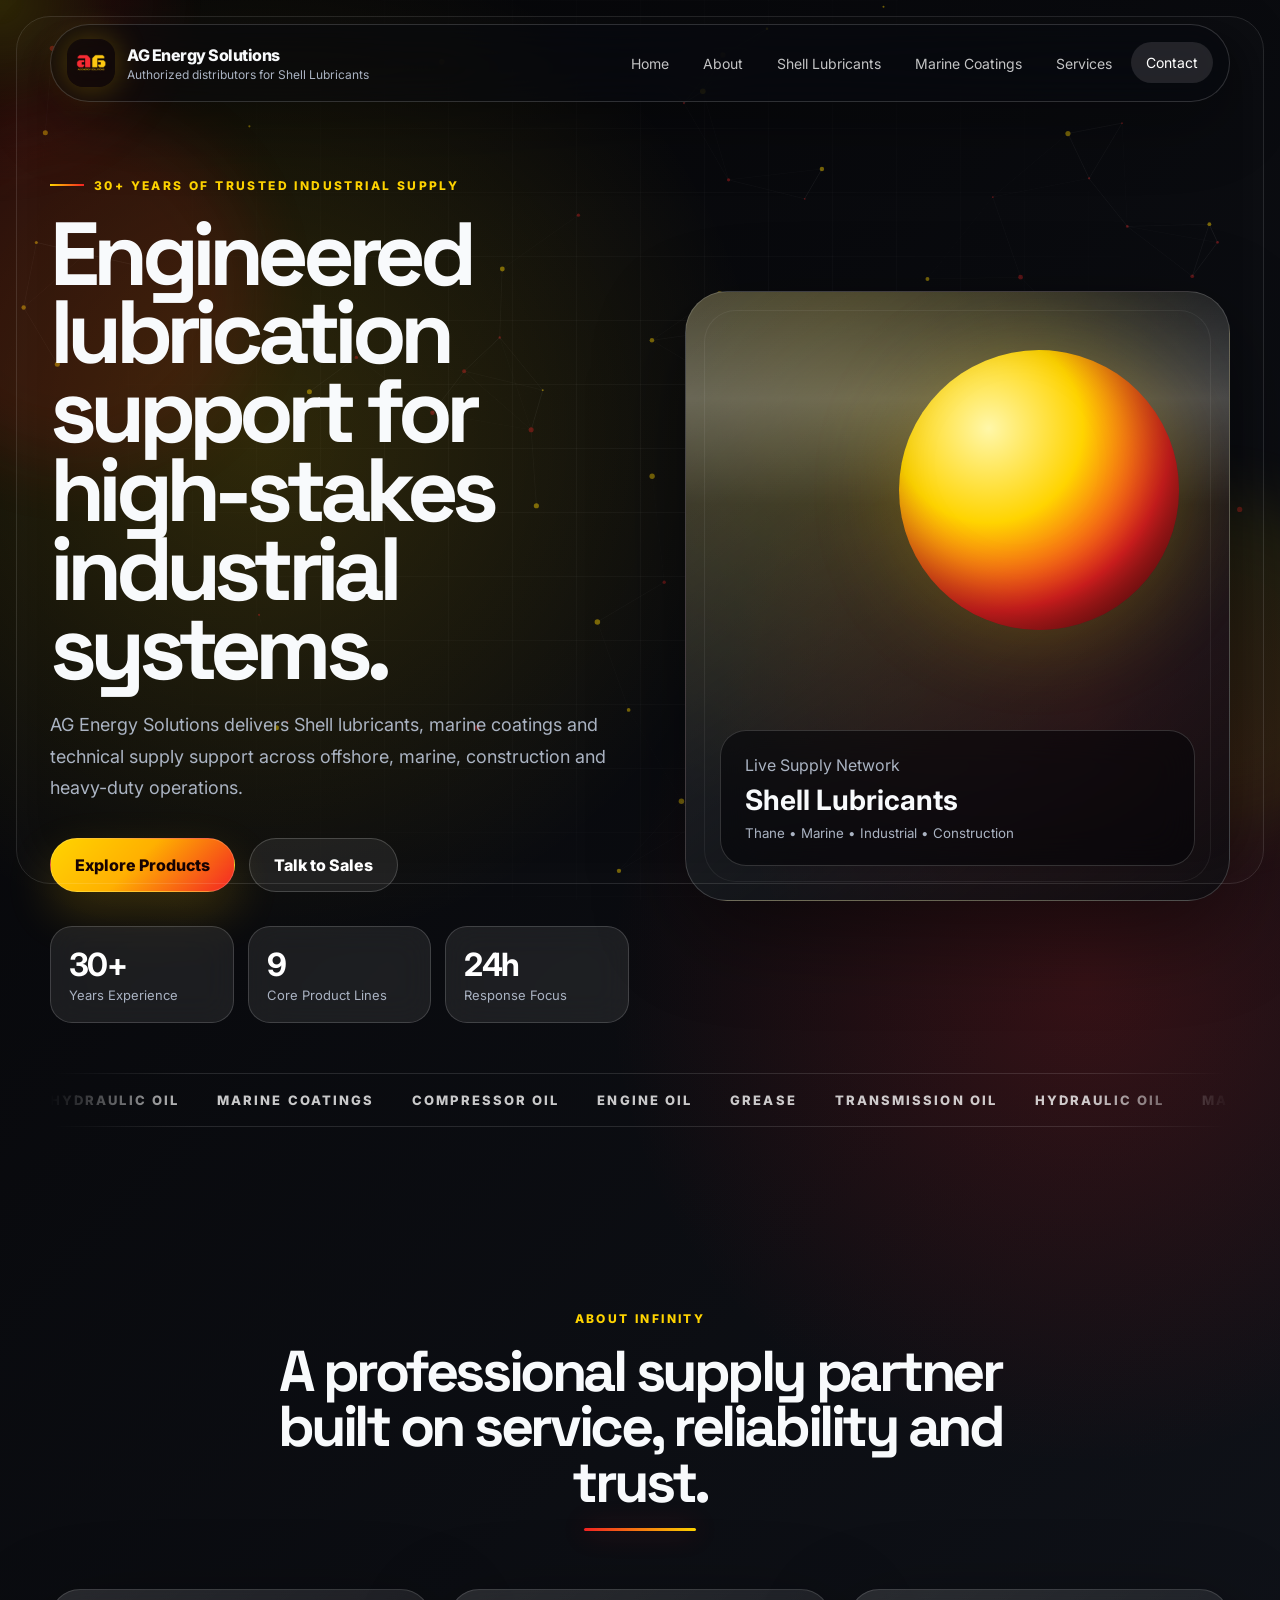
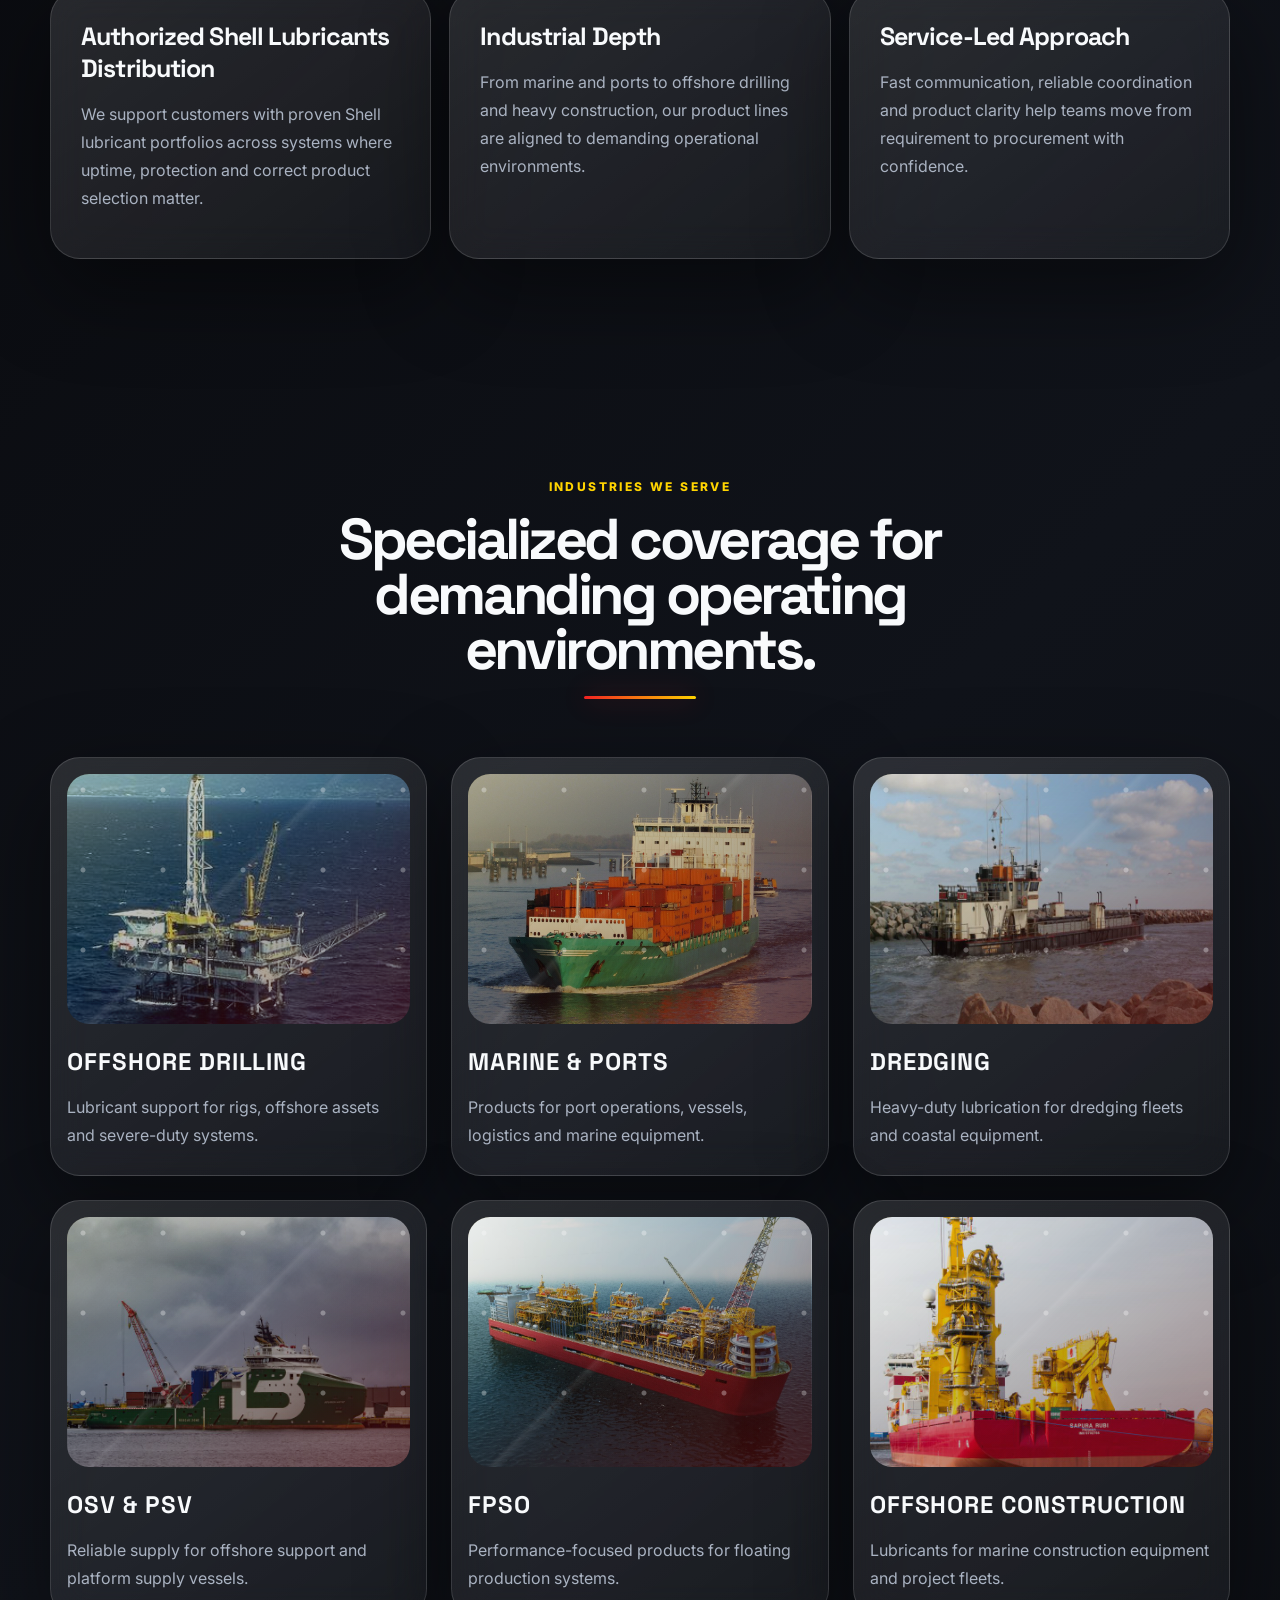
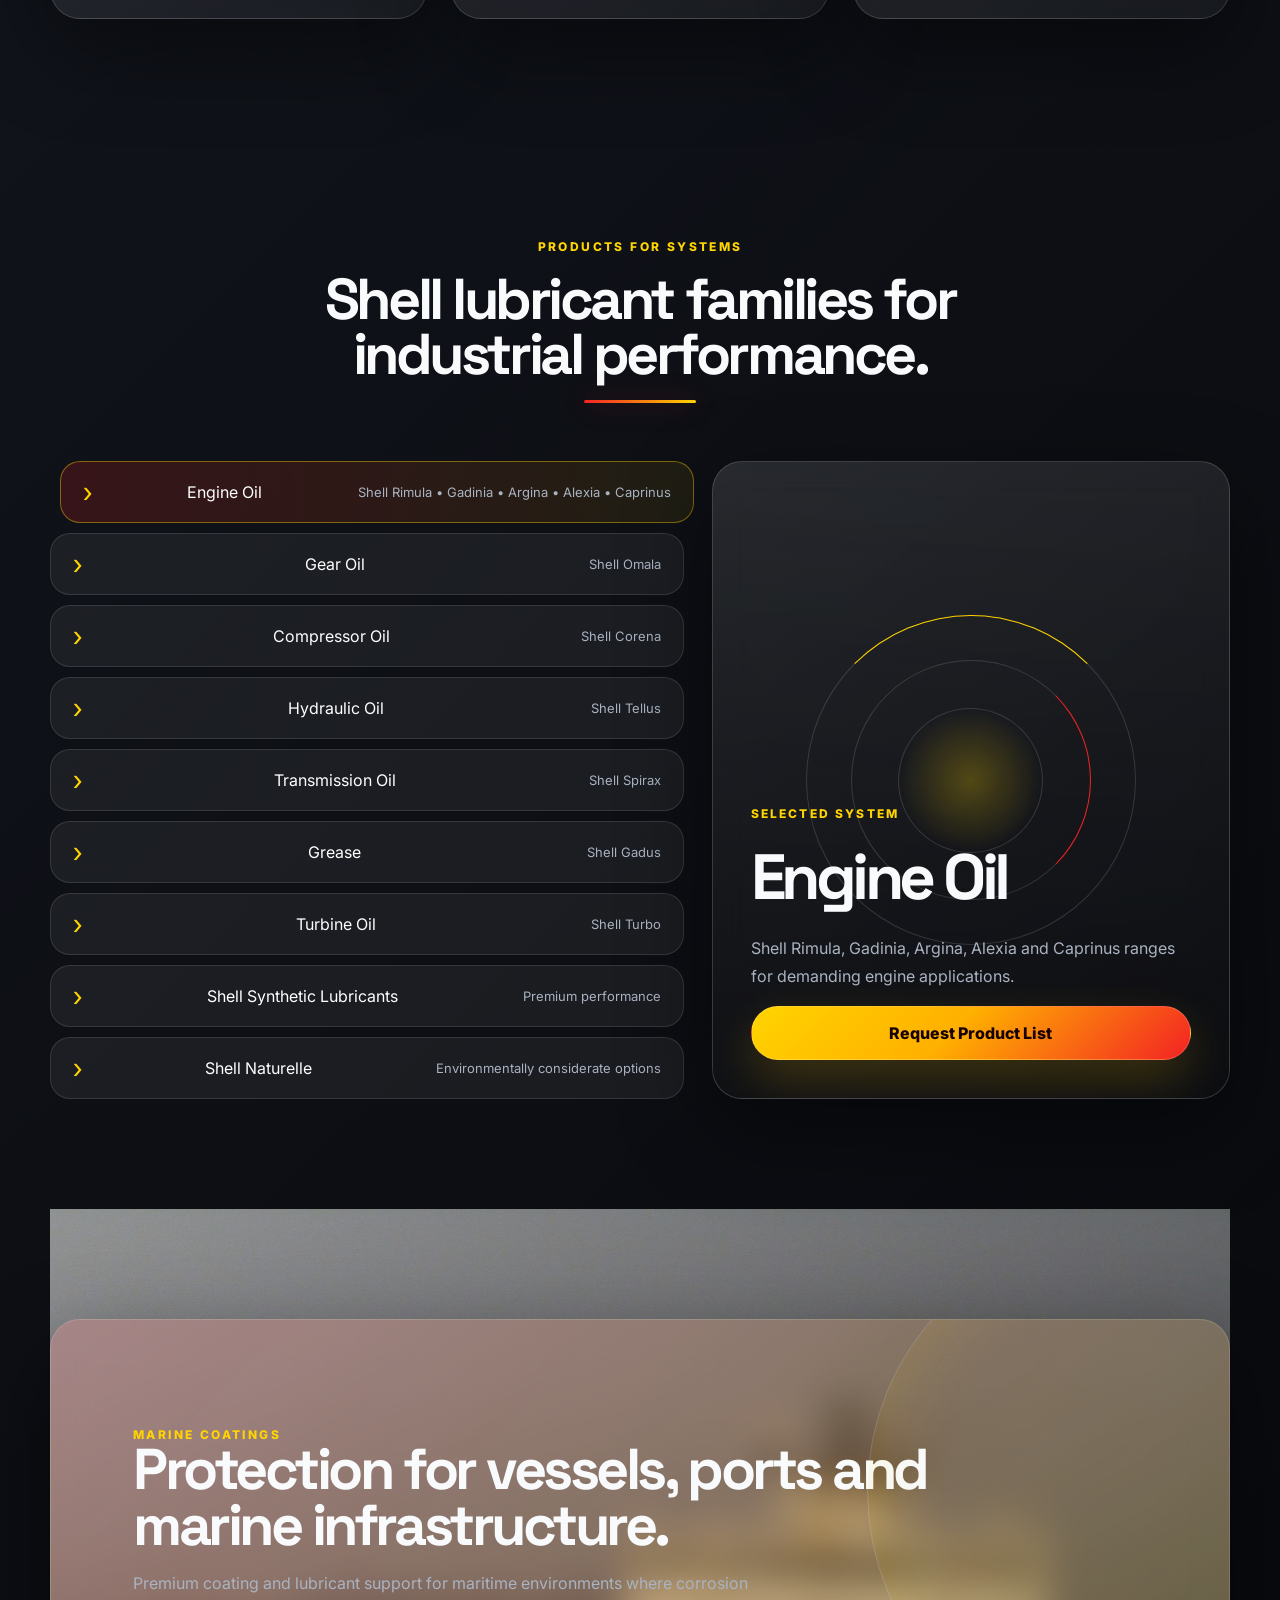
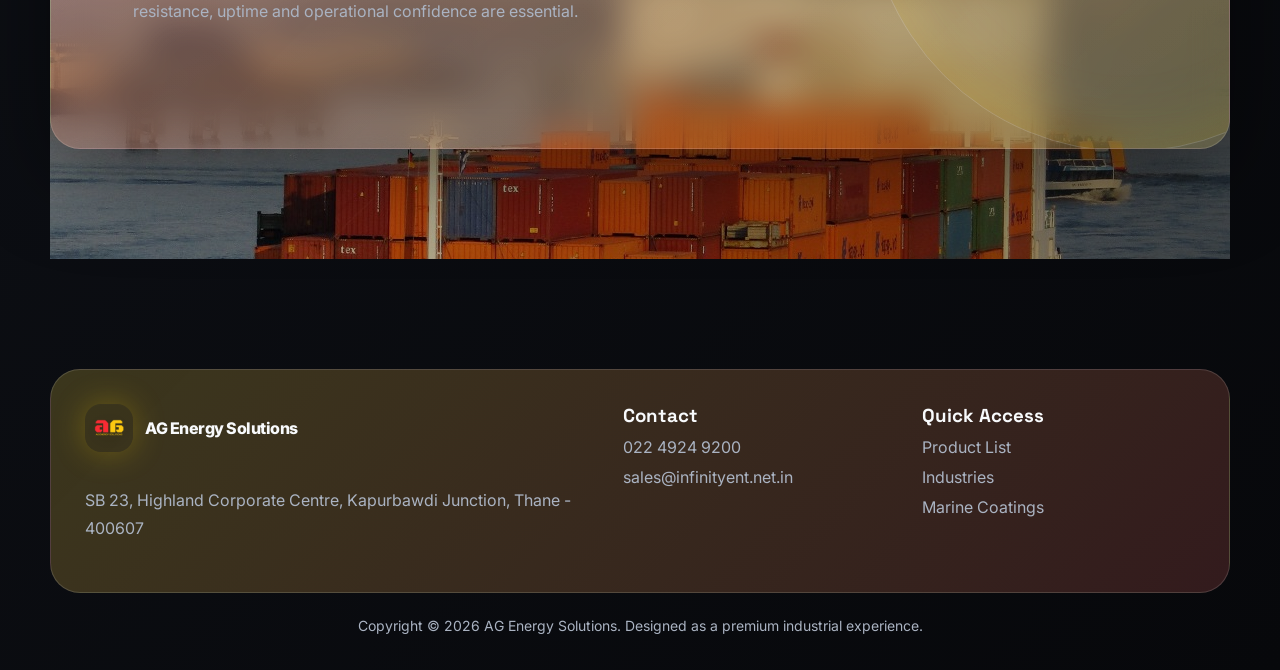
==== commit 0bd1ea3d: "Update company name from AG Energys to AG Energy Solutions" ====
--- a/index.html
+++ b/index.html
@@ -1,6 +1,5 @@
 <!DOCTYPE html>
 <html lang="en">
-
 <head>
   <meta charset="UTF-8" />
   <meta name="viewport" content="width=device-width, initial-scale=1.0" />
@@ -9,12 +8,9 @@
   <link rel="icon" href="assets/logo.png" />
   <link rel="preconnect" href="https://fonts.googleapis.com">
   <link rel="preconnect" href="https://fonts.gstatic.com" crossorigin>
-  <link
-    href="https://fonts.googleapis.com/css2?family=Inter:wght@400;500;600;700;800;900&family=Space+Grotesk:wght@500;600;700&display=swap"
-    rel="stylesheet">
+  <link href="https://fonts.googleapis.com/css2?family=Inter:wght@400;500;600;700;800;900&family=Space+Grotesk:wght@500;600;700&display=swap" rel="stylesheet">
   <link rel="stylesheet" href="styles.css" />
 </head>
-
 <body>
   <div class="preloader" aria-hidden="true">
     <div class="loader-orbit"><span></span><span></span><span></span></div>
@@ -82,10 +78,8 @@
       </div>
       <div class="marquee" aria-hidden="true">
         <div>
-          <span>Hydraulic Oil</span><span>Marine Coatings</span><span>Compressor Oil</span><span>Engine
-            Oil</span><span>Grease</span><span>Transmission Oil</span>
-          <span>Hydraulic Oil</span><span>Marine Coatings</span><span>Compressor Oil</span><span>Engine
-            Oil</span><span>Grease</span><span>Transmission Oil</span>
+          <span>Hydraulic Oil</span><span>Marine Coatings</span><span>Compressor Oil</span><span>Engine Oil</span><span>Grease</span><span>Transmission Oil</span>
+          <span>Hydraulic Oil</span><span>Marine Coatings</span><span>Compressor Oil</span><span>Engine Oil</span><span>Grease</span><span>Transmission Oil</span>
         </div>
       </div>
     </section>
@@ -98,18 +92,15 @@
       <div class="about-grid">
         <article class="glass-panel" data-reveal>
           <h3>Authorized Shell Lubricants Distribution</h3>
-          <p>We support customers with proven Shell lubricant portfolios across systems where uptime, protection and
-            correct product selection matter.</p>
+          <p>We support customers with proven Shell lubricant portfolios across systems where uptime, protection and correct product selection matter.</p>
         </article>
         <article class="glass-panel" data-reveal>
           <h3>Industrial Depth</h3>
-          <p>From marine and ports to offshore drilling and heavy construction, our product lines are aligned to
-            demanding operational environments.</p>
+          <p>From marine and ports to offshore drilling and heavy construction, our product lines are aligned to demanding operational environments.</p>
         </article>
         <article class="glass-panel" data-reveal>
           <h3>Service-Led Approach</h3>
-          <p>Fast communication, reliable coordination and product clarity help teams move from requirement to
-            procurement with confidence.</p>
+          <p>Fast communication, reliable coordination and product clarity help teams move from requirement to procurement with confidence.</p>
         </article>
       </div>
     </section>
@@ -121,34 +112,22 @@
       </div>
       <div class="industry-grid">
         <article class="industry-card tilt-card" data-reveal>
-          <div class="industry-art offshore"></div>
-          <h3>Offshore Drilling</h3>
-          <p>Lubricant support for rigs, offshore assets and severe-duty systems.</p>
-        </article>
-        <article class="industry-card tilt-card" data-reveal>
-          <div class="industry-art marine"></div>
-          <h3>Marine & Ports</h3>
-          <p>Products for port operations, vessels, logistics and marine equipment.</p>
-        </article>
-        <article class="industry-card tilt-card" data-reveal>
-          <div class="industry-art dredging"></div>
-          <h3>Dredging</h3>
-          <p>Heavy-duty lubrication for dredging fleets and coastal equipment.</p>
-        </article>
-        <article class="industry-card tilt-card" data-reveal>
-          <div class="industry-art osv"></div>
-          <h3>OSV & PSV</h3>
-          <p>Reliable supply for offshore support and platform supply vessels.</p>
-        </article>
-        <article class="industry-card tilt-card" data-reveal>
-          <div class="industry-art fpso"></div>
-          <h3>FPSO</h3>
-          <p>Performance-focused products for floating production systems.</p>
-        </article>
-        <article class="industry-card tilt-card" data-reveal>
-          <div class="industry-art construction"></div>
-          <h3>Offshore Construction</h3>
-          <p>Lubricants for marine construction equipment and project fleets.</p>
+          <div class="industry-art offshore"></div><h3>Offshore Drilling</h3><p>Lubricant support for rigs, offshore assets and severe-duty systems.</p>
+        </article>
+        <article class="industry-card tilt-card" data-reveal>
+          <div class="industry-art marine"></div><h3>Marine & Ports</h3><p>Products for port operations, vessels, logistics and marine equipment.</p>
+        </article>
+        <article class="industry-card tilt-card" data-reveal>
+          <div class="industry-art dredging"></div><h3>Dredging</h3><p>Heavy-duty lubrication for dredging fleets and coastal equipment.</p>
+        </article>
+        <article class="industry-card tilt-card" data-reveal>
+          <div class="industry-art osv"></div><h3>OSV & PSV</h3><p>Reliable supply for offshore support and platform supply vessels.</p>
+        </article>
+        <article class="industry-card tilt-card" data-reveal>
+          <div class="industry-art fpso"></div><h3>FPSO</h3><p>Performance-focused products for floating production systems.</p>
+        </article>
+        <article class="industry-card tilt-card" data-reveal>
+          <div class="industry-art construction"></div><h3>Offshore Construction</h3><p>Lubricants for marine construction equipment and project fleets.</p>
         </article>
       </div>
     </section>
@@ -163,89 +142,34 @@
           <label for="product-select">Choose product system</label>
           <div class="select-shell">
             <select id="product-select" aria-label="Choose product system">
-              <option value="Engine Oil"
-                data-detail="Shell Rimula, Gadinia, Argina, Alexia and Caprinus ranges for demanding engine applications."
-                data-image="https://images.unsplash.com/photo-1581092160562-40aa08e78837?auto=format&fit=crop&w=1000&q=80">
-                Engine Oil</option>
-              <option value="Gear Oil"
-                data-detail="Shell Omala gear oils for industrial gearboxes and heavy transmission needs."
-                data-image="https://images.unsplash.com/photo-1581093458791-9f3c3900df7b?auto=format&fit=crop&w=1000&q=80">
-                Gear Oil</option>
-              <option value="Compressor Oil"
-                data-detail="Shell Corena compressor oils designed for system cleanliness and dependable operation."
-                data-image="https://images.unsplash.com/photo-1581092795360-fd1ca04f0952?auto=format&fit=crop&w=1000&q=80">
-                Compressor Oil</option>
-              <option value="Hydraulic Oil"
-                data-detail="Shell Tellus hydraulic oils for stable protection and smooth system control."
-                data-image="https://images.unsplash.com/photo-1513828583688-c52646db42da?auto=format&fit=crop&w=1000&q=80">
-                Hydraulic Oil</option>
-              <option value="Transmission Oil"
-                data-detail="Shell Spirax transmission oils for drivetrain protection in demanding fleets."
-                data-image="https://images.unsplash.com/photo-1581092162384-8987c1d64718?auto=format&fit=crop&w=1000&q=80">
-                Transmission Oil</option>
-              <option value="Grease"
-                data-detail="Shell Gadus greases for bearing, chassis and severe-load applications."
-                data-image="https://images.unsplash.com/photo-1504917595217-d4dc5ebe6122?auto=format&fit=crop&w=1000&q=80">
-                Grease</option>
-              <option value="Turbine Oil"
-                data-detail="Shell Turbo turbine oils for high-reliability turbines and circulating systems."
-                data-image="https://images.unsplash.com/photo-1473341304170-971dccb5ac1e?auto=format&fit=crop&w=1000&q=80">
-                Turbine Oil</option>
-              <option value="Synthetic Lubricants"
-                data-detail="Shell synthetic lubricants engineered for extended performance and premium protection."
-                data-image="https://images.unsplash.com/photo-1581092335878-2d9ff86ca2bf?auto=format&fit=crop&w=1000&q=80">
-                Synthetic Lubricants</option>
-              <option value="Shell Naturelle"
-                data-detail="Environmentally considerate lubricant options for sensitive applications."
-                data-image="https://images.unsplash.com/photo-1500530855697-b586d89ba3ee?auto=format&fit=crop&w=1000&q=80">
-                Shell Naturelle</option>
+              <option value="Engine Oil" data-detail="Shell Rimula, Gadinia, Argina, Alexia and Caprinus ranges for demanding engine applications." data-image="https://images.unsplash.com/photo-1581092160562-40aa08e78837?auto=format&fit=crop&w=1000&q=80">Engine Oil</option>
+              <option value="Gear Oil" data-detail="Shell Omala gear oils for industrial gearboxes and heavy transmission needs." data-image="https://images.unsplash.com/photo-1581093458791-9f3c3900df7b?auto=format&fit=crop&w=1000&q=80">Gear Oil</option>
+              <option value="Compressor Oil" data-detail="Shell Corena compressor oils designed for system cleanliness and dependable operation." data-image="https://images.unsplash.com/photo-1581092795360-fd1ca04f0952?auto=format&fit=crop&w=1000&q=80">Compressor Oil</option>
+              <option value="Hydraulic Oil" data-detail="Shell Tellus hydraulic oils for stable protection and smooth system control." data-image="https://images.unsplash.com/photo-1513828583688-c52646db42da?auto=format&fit=crop&w=1000&q=80">Hydraulic Oil</option>
+              <option value="Transmission Oil" data-detail="Shell Spirax transmission oils for drivetrain protection in demanding fleets." data-image="https://images.unsplash.com/photo-1581092162384-8987c1d64718?auto=format&fit=crop&w=1000&q=80">Transmission Oil</option>
+              <option value="Grease" data-detail="Shell Gadus greases for bearing, chassis and severe-load applications." data-image="https://images.unsplash.com/photo-1504917595217-d4dc5ebe6122?auto=format&fit=crop&w=1000&q=80">Grease</option>
+              <option value="Turbine Oil" data-detail="Shell Turbo turbine oils for high-reliability turbines and circulating systems." data-image="https://images.unsplash.com/photo-1473341304170-971dccb5ac1e?auto=format&fit=crop&w=1000&q=80">Turbine Oil</option>
+              <option value="Synthetic Lubricants" data-detail="Shell synthetic lubricants engineered for extended performance and premium protection." data-image="https://images.unsplash.com/photo-1581092335878-2d9ff86ca2bf?auto=format&fit=crop&w=1000&q=80">Synthetic Lubricants</option>
+              <option value="Shell Naturelle" data-detail="Environmentally considerate lubricant options for sensitive applications." data-image="https://images.unsplash.com/photo-1500530855697-b586d89ba3ee?auto=format&fit=crop&w=1000&q=80">Shell Naturelle</option>
             </select>
           </div>
         </div>
         <div class="product-list" data-reveal>
-          <button class="product-row active" data-product="Engine Oil"
-            data-detail="Shell Rimula, Gadinia, Argina, Alexia and Caprinus ranges for demanding engine applications."
-            data-image="https://images.unsplash.com/photo-1581092160562-40aa08e78837?auto=format&fit=crop&w=1000&q=80">Engine
-            Oil <span>Shell Rimula • Gadinia • Argina • Alexia • Caprinus</span></button>
-          <button class="product-row" data-product="Gear Oil"
-            data-detail="Shell Omala gear oils for industrial gearboxes and heavy transmission needs."
-            data-image="https://images.unsplash.com/photo-1581093458791-9f3c3900df7b?auto=format&fit=crop&w=1000&q=80">Gear
-            Oil <span>Shell Omala</span></button>
-          <button class="product-row" data-product="Compressor Oil"
-            data-detail="Shell Corena compressor oils designed for system cleanliness and dependable operation."
-            data-image="https://images.unsplash.com/photo-1581092795360-fd1ca04f0952?auto=format&fit=crop&w=1000&q=80">Compressor
-            Oil <span>Shell Corena</span></button>
-          <button class="product-row" data-product="Hydraulic Oil"
-            data-detail="Shell Tellus hydraulic oils for stable protection and smooth system control."
-            data-image="https://images.unsplash.com/photo-1513828583688-c52646db42da?auto=format&fit=crop&w=1000&q=80">Hydraulic
-            Oil <span>Shell Tellus</span></button>
-          <button class="product-row" data-product="Transmission Oil"
-            data-detail="Shell Spirax transmission oils for drivetrain protection in demanding fleets."
-            data-image="https://images.unsplash.com/photo-1581092162384-8987c1d64718?auto=format&fit=crop&w=1000&q=80">Transmission
-            Oil <span>Shell Spirax</span></button>
-          <button class="product-row" data-product="Grease"
-            data-detail="Shell Gadus greases for bearing, chassis and severe-load applications."
-            data-image="https://images.unsplash.com/photo-1504917595217-d4dc5ebe6122?auto=format&fit=crop&w=1000&q=80">Grease
-            <span>Shell Gadus</span></button>
-          <button class="product-row" data-product="Turbine Oil"
-            data-detail="Shell Turbo turbine oils for high-reliability turbines and circulating systems."
-            data-image="https://images.unsplash.com/photo-1473341304170-971dccb5ac1e?auto=format&fit=crop&w=1000&q=80">Turbine
-            Oil <span>Shell Turbo</span></button>
-          <button class="product-row" data-product="Synthetic Lubricants"
-            data-detail="Shell synthetic lubricants engineered for extended performance and premium protection."
-            data-image="https://images.unsplash.com/photo-1581092335878-2d9ff86ca2bf?auto=format&fit=crop&w=1000&q=80">Shell
-            Synthetic Lubricants <span>Premium performance</span></button>
-          <button class="product-row" data-product="Shell Naturelle"
-            data-detail="Environmentally considerate lubricant options for sensitive applications."
-            data-image="https://images.unsplash.com/photo-1500530855697-b586d89ba3ee?auto=format&fit=crop&w=1000&q=80">Shell
-            Naturelle <span>Environmentally considerate options</span></button>
+          <button class="product-row active" data-product="Engine Oil" data-detail="Shell Rimula, Gadinia, Argina, Alexia and Caprinus ranges for demanding engine applications." data-image="https://images.unsplash.com/photo-1581092160562-40aa08e78837?auto=format&fit=crop&w=1000&q=80">Engine Oil <span>Shell Rimula • Gadinia • Argina • Alexia • Caprinus</span></button>
+          <button class="product-row" data-product="Gear Oil" data-detail="Shell Omala gear oils for industrial gearboxes and heavy transmission needs." data-image="https://images.unsplash.com/photo-1581093458791-9f3c3900df7b?auto=format&fit=crop&w=1000&q=80">Gear Oil <span>Shell Omala</span></button>
+          <button class="product-row" data-product="Compressor Oil" data-detail="Shell Corena compressor oils designed for system cleanliness and dependable operation." data-image="https://images.unsplash.com/photo-1581092795360-fd1ca04f0952?auto=format&fit=crop&w=1000&q=80">Compressor Oil <span>Shell Corena</span></button>
+          <button class="product-row" data-product="Hydraulic Oil" data-detail="Shell Tellus hydraulic oils for stable protection and smooth system control." data-image="https://images.unsplash.com/photo-1513828583688-c52646db42da?auto=format&fit=crop&w=1000&q=80">Hydraulic Oil <span>Shell Tellus</span></button>
+          <button class="product-row" data-product="Transmission Oil" data-detail="Shell Spirax transmission oils for drivetrain protection in demanding fleets." data-image="https://images.unsplash.com/photo-1581092162384-8987c1d64718?auto=format&fit=crop&w=1000&q=80">Transmission Oil <span>Shell Spirax</span></button>
+          <button class="product-row" data-product="Grease" data-detail="Shell Gadus greases for bearing, chassis and severe-load applications." data-image="https://images.unsplash.com/photo-1504917595217-d4dc5ebe6122?auto=format&fit=crop&w=1000&q=80">Grease <span>Shell Gadus</span></button>
+          <button class="product-row" data-product="Turbine Oil" data-detail="Shell Turbo turbine oils for high-reliability turbines and circulating systems." data-image="https://images.unsplash.com/photo-1473341304170-971dccb5ac1e?auto=format&fit=crop&w=1000&q=80">Turbine Oil <span>Shell Turbo</span></button>
+          <button class="product-row" data-product="Synthetic Lubricants" data-detail="Shell synthetic lubricants engineered for extended performance and premium protection." data-image="https://images.unsplash.com/photo-1581092335878-2d9ff86ca2bf?auto=format&fit=crop&w=1000&q=80">Shell Synthetic Lubricants <span>Premium performance</span></button>
+          <button class="product-row" data-product="Shell Naturelle" data-detail="Environmentally considerate lubricant options for sensitive applications." data-image="https://images.unsplash.com/photo-1500530855697-b586d89ba3ee?auto=format&fit=crop&w=1000&q=80">Shell Naturelle <span>Environmentally considerate options</span></button>
         </div>
         <aside class="product-orbit tilt-card" data-reveal>
           <div class="orbit-rings" aria-hidden="true"><span></span><span></span><span></span></div>
           <p>Selected System</p>
           <h3 id="product-title">Engine Oil</h3>
-          <p id="product-detail">Shell Rimula, Gadinia, Argina, Alexia and Caprinus ranges for demanding engine
-            applications.</p>
+          <p id="product-detail">Shell Rimula, Gadinia, Argina, Alexia and Caprinus ranges for demanding engine applications.</p>
           <a class="btn btn-primary magnetic" href="#contact">Request Product List</a>
         </aside>
       </div>
@@ -255,8 +179,7 @@
       <div class="marine-card" data-reveal>
         <span class="kicker">Marine Coatings</span>
         <h2>Protection for vessels, ports and marine infrastructure.</h2>
-        <p>Premium coating and lubricant support for maritime environments where corrosion resistance, uptime and
-          operational confidence are essential.</p>
+        <p>Premium coating and lubricant support for maritime environments where corrosion resistance, uptime and operational confidence are essential.</p>
       </div>
     </section>
   </main>
@@ -284,5 +207,4 @@
 
   <script src="script.js"></script>
 </body>
-
 </html>
--- a/styles.css
+++ b/styles.css
@@ -13,14 +13,8 @@
   --radius: 30px;
 }
 
-* {
-  box-sizing: border-box;
-}
-
-html {
-  scroll-behavior: smooth;
-}
-
+* { box-sizing: border-box; }
+html { scroll-behavior: smooth; }
 body {
   margin: 0;
   font-family: Inter, system-ui, -apple-system, BlinkMacSystemFont, "Segoe UI", sans-serif;
@@ -38,21 +32,15 @@
   inset: 0;
   pointer-events: none;
   background-image:
-    linear-gradient(rgba(255, 255, 255, 0.04) 1px, transparent 1px),
-    linear-gradient(90deg, rgba(255, 255, 255, 0.04) 1px, transparent 1px);
+    linear-gradient(rgba(255,255,255,0.04) 1px, transparent 1px),
+    linear-gradient(90deg, rgba(255,255,255,0.04) 1px, transparent 1px);
   background-size: 64px 64px;
   mask-image: radial-gradient(circle at center, black, transparent 78%);
   z-index: -3;
 }
 
-a {
-  color: inherit;
-  text-decoration: none;
-}
-
-button {
-  font: inherit;
-}
+a { color: inherit; text-decoration: none; }
+button { font: inherit; }
 
 .preloader {
   position: fixed;
@@ -65,52 +53,14 @@
   background: #050507;
   transition: opacity .8s ease, visibility .8s ease;
 }
-
-.preloader.hidden {
-  opacity: 0;
-  visibility: hidden;
-}
-
-.preloader p {
-  color: var(--muted);
-  letter-spacing: .18em;
-  text-transform: uppercase;
-  font-size: 12px;
-}
-
-.loader-orbit {
-  position: relative;
-  width: 90px;
-  height: 90px;
-  animation: rotate 1.9s linear infinite;
-}
-
-.loader-orbit span {
-  position: absolute;
-  inset: 0;
-  border: 1px solid transparent;
-  border-top-color: var(--yellow);
-  border-radius: 50%;
-}
-
-.loader-orbit span:nth-child(2) {
-  inset: 14px;
-  border-top-color: var(--red);
-  animation: rotate 1.2s linear reverse infinite;
-}
-
-.loader-orbit span:nth-child(3) {
-  inset: 30px;
-  border-top-color: white;
-}
-
-#particle-field {
-  position: fixed;
-  inset: 0;
-  z-index: -2;
-  opacity: .62;
-}
-
+.preloader.hidden { opacity: 0; visibility: hidden; }
+.preloader p { color: var(--muted); letter-spacing: .18em; text-transform: uppercase; font-size: 12px; }
+.loader-orbit { position: relative; width: 90px; height: 90px; animation: rotate 1.9s linear infinite; }
+.loader-orbit span { position: absolute; inset: 0; border: 1px solid transparent; border-top-color: var(--yellow); border-radius: 50%; }
+.loader-orbit span:nth-child(2) { inset: 14px; border-top-color: var(--red); animation: rotate 1.2s linear reverse infinite; }
+.loader-orbit span:nth-child(3) { inset: 30px; border-top-color: white; }
+
+#particle-field { position: fixed; inset: 0; z-index: -2; opacity: .62; }
 .cursor-glow {
   position: fixed;
   width: 420px;
@@ -122,41 +72,10 @@
   z-index: -1;
   filter: blur(4px);
 }
-
-.ambient {
-  position: fixed;
-  border-radius: 999px;
-  filter: blur(34px);
-  opacity: .45;
-  pointer-events: none;
-  z-index: -2;
-}
-
-.ambient-one {
-  width: 28vw;
-  height: 28vw;
-  background: rgba(243, 35, 35, .28);
-  left: -8vw;
-  top: 12vh;
-}
-
-.ambient-two {
-  width: 26vw;
-  height: 26vw;
-  background: rgba(255, 212, 0, .20);
-  right: -8vw;
-  bottom: 8vh;
-}
-
-.page-frame {
-  position: fixed;
-  inset: 16px;
-  border: 1px solid rgba(255, 255, 255, .12);
-  border-radius: 34px;
-  pointer-events: none;
-  z-index: 20;
-  box-shadow: inset 0 0 60px rgba(255, 255, 255, .03);
-}
+.ambient { position: fixed; border-radius: 999px; filter: blur(34px); opacity: .45; pointer-events: none; z-index: -2; }
+.ambient-one { width: 28vw; height: 28vw; background: rgba(243,35,35,.28); left: -8vw; top: 12vh; }
+.ambient-two { width: 26vw; height: 26vw; background: rgba(255,212,0,.20); right: -8vw; bottom: 8vh; }
+.page-frame { position: fixed; inset: 16px; border: 1px solid rgba(255,255,255,.12); border-radius: 34px; pointer-events: none; z-index: 20; box-shadow: inset 0 0 60px rgba(255,255,255,.03); }
 
 .site-header {
   position: fixed;
@@ -169,33 +88,15 @@
   align-items: center;
   justify-content: space-between;
   padding: 14px 16px;
-  border: 1px solid rgba(255, 255, 255, .16);
+  border: 1px solid rgba(255,255,255,.16);
   border-radius: 999px;
   background: rgba(8, 10, 14, .58);
   backdrop-filter: blur(22px) saturate(150%);
-  box-shadow: 0 20px 70px rgba(0, 0, 0, .32);
-}
-
-.brand {
-  display: inline-flex;
-  align-items: center;
-  gap: 12px;
-  min-width: max-content;
-}
-
-.brand strong {
-  display: block;
-  font-weight: 800;
-  letter-spacing: -.03em;
-}
-
-.brand small {
-  display: block;
-  color: var(--muted);
-  font-size: 12px;
-  margin-top: 2px;
-}
-
+  box-shadow: 0 20px 70px rgba(0,0,0,.32);
+}
+.brand { display: inline-flex; align-items: center; gap: 12px; min-width: max-content; }
+.brand strong { display: block; font-weight: 800; letter-spacing: -.03em; }
+.brand small { display: block; color: var(--muted); font-size: 12px; margin-top: 2px; }
 .brand-mark {
   width: 48px;
   height: 48px;
@@ -206,129 +107,36 @@
   box-shadow: 0 0 32px rgba(255, 212, 0, .28);
   overflow: hidden;
 }
-
 .brand-mark img {
   width: 100%;
   height: 100%;
   object-fit: contain;
   display: block;
-  filter: drop-shadow(0 4px 10px rgba(0, 0, 0, .22));
-}
-
-.main-nav {
-  display: flex;
-  gap: 4px;
-  align-items: center;
-}
-
+  filter: drop-shadow(0 4px 10px rgba(0,0,0,.22));
+}
+.main-nav { display: flex; gap: 4px; align-items: center; }
 .main-nav a {
-  color: rgba(255, 255, 255, .76);
+  color: rgba(255,255,255,.76);
   padding: 12px 15px;
   border-radius: 999px;
   font-size: 14px;
   transition: color .25s ease, background .25s ease, transform .25s ease;
 }
-
-.main-nav a:hover,
-.main-nav a.active {
-  color: white;
-  background: rgba(255, 255, 255, .11);
-  transform: translateY(-1px);
-}
-
-.menu-toggle {
-  display: none;
-  border: 0;
-  background: transparent;
-  width: 44px;
-  height: 44px;
-  padding: 10px;
-}
-
-.menu-toggle span {
-  display: block;
-  height: 2px;
-  margin: 6px 0;
-  background: white;
-  border-radius: 2px;
-}
-
-.section-shell {
-  width: min(1180px, calc(100% - 42px));
-  margin: 0 auto;
-}
-
-.hero {
-  min-height: 100vh;
-  padding: 170px 0 74px;
-  display: grid;
-  align-items: center;
-}
-
-.hero-grid {
-  display: grid;
-  grid-template-columns: 1.03fr .97fr;
-  gap: 56px;
-  align-items: center;
-}
-
-.eyebrow,
-.kicker {
-  display: inline-flex;
-  align-items: center;
-  gap: 10px;
-  color: var(--yellow);
-  text-transform: uppercase;
-  letter-spacing: .2em;
-  font-size: 12px;
-  font-weight: 800;
-}
-
-.eyebrow span {
-  width: 34px;
-  height: 2px;
-  background: linear-gradient(90deg, var(--yellow), var(--red));
-}
-
-h1,
-h2,
-h3 {
-  font-family: "Space Grotesk", Inter, sans-serif;
-  margin: 0;
-}
-
-h1 {
-  font-size: clamp(48px, 7vw, 92px);
-  line-height: .88;
-  letter-spacing: -.075em;
-  margin: 22px 0;
-  max-width: 820px;
-}
-
-h2 {
-  font-size: clamp(34px, 4.5vw, 64px);
-  line-height: .96;
-  letter-spacing: -.06em;
-  max-width: 820px;
-}
-
-p {
-  color: var(--muted);
-  line-height: 1.75;
-}
-
-.hero-copy>p {
-  font-size: 18px;
-  max-width: 670px;
-}
-
-.hero-actions {
-  display: flex;
-  gap: 14px;
-  flex-wrap: wrap;
-  margin: 34px 0;
-}
-
+.main-nav a:hover, .main-nav a.active { color: white; background: rgba(255,255,255,.11); transform: translateY(-1px); }
+.menu-toggle { display: none; border: 0; background: transparent; width: 44px; height: 44px; padding: 10px; }
+.menu-toggle span { display: block; height: 2px; margin: 6px 0; background: white; border-radius: 2px; }
+
+.section-shell { width: min(1180px, calc(100% - 42px)); margin: 0 auto; }
+.hero { min-height: 100vh; padding: 170px 0 74px; display: grid; align-items: center; }
+.hero-grid { display: grid; grid-template-columns: 1.03fr .97fr; gap: 56px; align-items: center; }
+.eyebrow, .kicker { display: inline-flex; align-items: center; gap: 10px; color: var(--yellow); text-transform: uppercase; letter-spacing: .2em; font-size: 12px; font-weight: 800; }
+.eyebrow span { width: 34px; height: 2px; background: linear-gradient(90deg, var(--yellow), var(--red)); }
+h1, h2, h3 { font-family: "Space Grotesk", Inter, sans-serif; margin: 0; }
+h1 { font-size: clamp(48px, 7vw, 92px); line-height: .88; letter-spacing: -.075em; margin: 22px 0; max-width: 820px; }
+h2 { font-size: clamp(34px, 4.5vw, 64px); line-height: .96; letter-spacing: -.06em; max-width: 820px; }
+p { color: var(--muted); line-height: 1.75; }
+.hero-copy > p { font-size: 18px; max-width: 670px; }
+.hero-actions { display: flex; gap: 14px; flex-wrap: wrap; margin: 34px 0; }
 .btn {
   position: relative;
   display: inline-flex;
@@ -339,889 +147,204 @@
   border-radius: 999px;
   font-weight: 800;
   overflow: hidden;
-  border: 1px solid rgba(255, 255, 255, .18);
+  border: 1px solid rgba(255,255,255,.18);
   transition: transform .25s ease, box-shadow .25s ease;
 }
-
-.btn::after {
-  content: "";
-  position: absolute;
-  inset: 0;
-  background: linear-gradient(110deg, transparent, rgba(255, 255, 255, .32), transparent);
-  transform: translateX(-110%);
-  transition: transform .6s ease;
-}
-
-.btn:hover::after {
-  transform: translateX(110%);
-}
-
-.btn-primary {
-  color: #160000;
-  background: linear-gradient(135deg, var(--yellow), var(--gold) 46%, var(--red));
-  box-shadow: 0 20px 48px rgba(255, 196, 0, .2);
-}
-
-.btn-ghost {
-  color: white;
-  background: rgba(255, 255, 255, .07);
-}
-
-.metrics {
-  display: grid;
-  grid-template-columns: repeat(3, minmax(0, 1fr));
-  gap: 14px;
-  max-width: 650px;
-}
-
-.metrics article {
-  padding: 18px;
-  background: var(--panel);
-  border: 1px solid var(--line);
-  border-radius: 22px;
-  backdrop-filter: blur(16px);
-}
-
-.metrics strong {
-  display: block;
-  font-size: 32px;
-  color: white;
-  letter-spacing: -.05em;
-}
-
-.metrics span {
-  color: var(--muted);
-  font-size: 13px;
-}
-
-.hero-visual {
-  perspective: 1200px;
-}
-
+.btn::after { content: ""; position: absolute; inset: 0; background: linear-gradient(110deg, transparent, rgba(255,255,255,.32), transparent); transform: translateX(-110%); transition: transform .6s ease; }
+.btn:hover::after { transform: translateX(110%); }
+.btn-primary { color: #160000; background: linear-gradient(135deg, var(--yellow), var(--gold) 46%, var(--red)); box-shadow: 0 20px 48px rgba(255, 196, 0, .2); }
+.btn-ghost { color: white; background: rgba(255,255,255,.07); }
+.metrics { display: grid; grid-template-columns: repeat(3, minmax(0,1fr)); gap: 14px; max-width: 650px; }
+.metrics article { padding: 18px; background: var(--panel); border: 1px solid var(--line); border-radius: 22px; backdrop-filter: blur(16px); }
+.metrics strong { display: block; font-size: 32px; color: white; letter-spacing: -.05em; }
+.metrics span { color: var(--muted); font-size: 13px; }
+
+.hero-visual { perspective: 1200px; }
 .holo-card {
   position: relative;
   min-height: 610px;
   border-radius: 42px;
   overflow: hidden;
   background:
-    linear-gradient(145deg, rgba(7, 8, 11, .18), rgba(7, 8, 11, .82)),
+    linear-gradient(145deg, rgba(7,8,11,.18), rgba(7,8,11,.82)),
     url("https://images.unsplash.com/photo-1581093458791-9f3c3900df7b?auto=format&fit=crop&w=1400&q=80") center / cover,
-    linear-gradient(145deg, rgba(255, 255, 255, .18), rgba(255, 255, 255, .04)),
-    radial-gradient(circle at 32% 20%, rgba(255, 212, 0, .32), transparent 26rem),
-    radial-gradient(circle at 74% 70%, rgba(243, 35, 35, .3), transparent 23rem), #12151c;
-  border: 1px solid rgba(255, 255, 255, .18);
+    linear-gradient(145deg, rgba(255,255,255,.18), rgba(255,255,255,.04)),
+    radial-gradient(circle at 32% 20%, rgba(255,212,0,.32), transparent 26rem),
+    radial-gradient(circle at 74% 70%, rgba(243,35,35,.3), transparent 23rem), #12151c;
+  border: 1px solid rgba(255,255,255,.18);
   box-shadow: var(--shadow);
   transform-style: preserve-3d;
 }
-
 .holo-card::before {
   content: "";
   position: absolute;
   inset: 18px;
-  border: 1px solid rgba(255, 255, 255, .13);
+  border: 1px solid rgba(255,255,255,.13);
   border-radius: 32px;
-  background: linear-gradient(transparent 48%, rgba(255, 255, 255, .08) 50%, transparent 52%);
+  background: linear-gradient(transparent 48%, rgba(255,255,255,.08) 50%, transparent 52%);
   background-size: 100% 24px;
   opacity: .5;
 }
-
-.scan-line {
-  position: absolute;
-  inset: 0;
-  background: linear-gradient(180deg, transparent, rgba(255, 255, 255, .18), transparent);
-  height: 35%;
-  animation: scan 4s ease-in-out infinite;
-}
-
-.industrial-orb {
-  position: absolute;
-  width: 280px;
-  height: 280px;
-  border-radius: 50%;
-  right: 50px;
-  top: 58px;
-  background: radial-gradient(circle at 32% 28%, #fff7a9, #ffd400 34%, #f32323 66%, #3a0509);
-  box-shadow: inset -22px -28px 50px rgba(0, 0, 0, .34), 0 0 90px rgba(255, 212, 0, .24);
-  animation: float 6s ease-in-out infinite;
-}
-
-.barrel-stack {
-  position: absolute;
-  left: 44px;
-  bottom: 70px;
-  display: grid;
-  grid-template-columns: repeat(3, 74px);
-  gap: 10px;
-  transform: rotateX(58deg) rotateZ(-20deg);
-  transform-style: preserve-3d;
-}
-
-.barrel-stack i {
-  height: 102px;
-  border-radius: 16px 16px 8px 8px;
-  background: linear-gradient(90deg, #830811, #f32323 40%, #ffd400 42%, #f32323 49%, #73070d);
-  box-shadow: 12px 18px 26px rgba(0, 0, 0, .42);
-  animation: barrelPulse 2.8s ease-in-out infinite;
-}
-
-.barrel-stack i:nth-child(2n) {
-  animation-delay: .4s;
-  transform: translateY(-22px);
-}
-
-.barrel-stack i:nth-child(3n) {
-  animation-delay: .8s;
-  transform: translateY(22px);
-}
-
-.status-panel {
-  position: absolute;
-  left: 34px;
-  right: 34px;
-  bottom: 34px;
-  padding: 24px;
-  border-radius: 26px;
-  background: rgba(4, 5, 8, .58);
-  border: 1px solid rgba(255, 255, 255, .16);
-  backdrop-filter: blur(18px);
-}
-
-.status-panel span,
-.status-panel small {
-  color: var(--muted);
-  display: block;
-}
-
-.status-panel strong {
-  display: block;
-  font-size: 28px;
-  margin: 8px 0;
-}
-
-.marquee {
-  margin-top: 50px;
-  overflow: hidden;
-  border-block: 1px solid rgba(255, 255, 255, .12);
-  mask-image: linear-gradient(90deg, transparent, black 12%, black 88%, transparent);
-}
-
-.marquee div {
-  display: flex;
-  gap: 38px;
-  width: max-content;
-  animation: marquee 24s linear infinite;
-  padding: 18px 0;
-}
-
-.marquee span {
-  color: rgba(255, 255, 255, .78);
-  font-weight: 800;
-  text-transform: uppercase;
-  letter-spacing: .16em;
-  font-size: 13px;
-}
-
-.about,
-.industries,
-.products,
-.marine,
-.site-footer {
-  padding: 110px 0;
-}
-
-.section-heading {
-  display: grid;
-  gap: 18px;
-  justify-items: center;
-  text-align: center;
-  margin-bottom: 58px;
-}
-
-.section-heading::after {
-  content: "";
-  width: 112px;
-  height: 3px;
-  background: linear-gradient(90deg, var(--red), var(--yellow));
-  border-radius: 999px;
-  box-shadow: 0 0 26px rgba(243, 35, 35, .45);
-}
-
-.about-grid {
-  display: grid;
-  grid-template-columns: repeat(3, 1fr);
-  gap: 18px;
-}
-
-.glass-panel,
-.industry-card,
-.product-orbit,
-.marine-card {
-  background: linear-gradient(145deg, rgba(255, 255, 255, .12), rgba(255, 255, 255, .045));
-  border: 1px solid rgba(255, 255, 255, .14);
+.scan-line { position: absolute; inset: 0; background: linear-gradient(180deg, transparent, rgba(255,255,255,.18), transparent); height: 35%; animation: scan 4s ease-in-out infinite; }
+.industrial-orb { position: absolute; width: 280px; height: 280px; border-radius: 50%; right: 50px; top: 58px; background: radial-gradient(circle at 32% 28%, #fff7a9, #ffd400 34%, #f32323 66%, #3a0509); box-shadow: inset -22px -28px 50px rgba(0,0,0,.34), 0 0 90px rgba(255,212,0,.24); animation: float 6s ease-in-out infinite; }
+.barrel-stack { position: absolute; left: 44px; bottom: 70px; display: grid; grid-template-columns: repeat(3, 74px); gap: 10px; transform: rotateX(58deg) rotateZ(-20deg); transform-style: preserve-3d; }
+.barrel-stack i { height: 102px; border-radius: 16px 16px 8px 8px; background: linear-gradient(90deg, #830811, #f32323 40%, #ffd400 42%, #f32323 49%, #73070d); box-shadow: 12px 18px 26px rgba(0,0,0,.42); animation: barrelPulse 2.8s ease-in-out infinite; }
+.barrel-stack i:nth-child(2n) { animation-delay: .4s; transform: translateY(-22px); }
+.barrel-stack i:nth-child(3n) { animation-delay: .8s; transform: translateY(22px); }
+.status-panel { position: absolute; left: 34px; right: 34px; bottom: 34px; padding: 24px; border-radius: 26px; background: rgba(4, 5, 8, .58); border: 1px solid rgba(255,255,255,.16); backdrop-filter: blur(18px); }
+.status-panel span, .status-panel small { color: var(--muted); display: block; }
+.status-panel strong { display: block; font-size: 28px; margin: 8px 0; }
+.marquee { margin-top: 50px; overflow: hidden; border-block: 1px solid rgba(255,255,255,.12); mask-image: linear-gradient(90deg, transparent, black 12%, black 88%, transparent); }
+.marquee div { display: flex; gap: 38px; width: max-content; animation: marquee 24s linear infinite; padding: 18px 0; }
+.marquee span { color: rgba(255,255,255,.78); font-weight: 800; text-transform: uppercase; letter-spacing: .16em; font-size: 13px; }
+
+.about, .industries, .products, .marine, .site-footer { padding: 110px 0; }
+.section-heading { display: grid; gap: 18px; justify-items: center; text-align: center; margin-bottom: 58px; }
+.section-heading::after { content: ""; width: 112px; height: 3px; background: linear-gradient(90deg, var(--red), var(--yellow)); border-radius: 999px; box-shadow: 0 0 26px rgba(243,35,35,.45); }
+.about-grid { display: grid; grid-template-columns: repeat(3, 1fr); gap: 18px; }
+.glass-panel, .industry-card, .product-orbit, .marine-card {
+  background: linear-gradient(145deg, rgba(255,255,255,.12), rgba(255,255,255,.045));
+  border: 1px solid rgba(255,255,255,.14);
   border-radius: var(--radius);
   box-shadow: var(--shadow);
   backdrop-filter: blur(18px);
 }
-
-.glass-panel {
-  padding: 30px;
-  min-height: 250px;
-}
-
-.glass-panel h3 {
-  font-size: 25px;
-  letter-spacing: -.035em;
-}
-
-.industry-grid {
-  display: grid;
-  grid-template-columns: repeat(3, 1fr);
-  gap: 24px;
-  perspective: 1000px;
-}
-
-.industry-card {
-  position: relative;
-  padding: 16px 16px 26px;
-  overflow: hidden;
-  transform-style: preserve-3d;
-}
-
-.industry-card::after {
-  content: "";
-  position: absolute;
-  inset: auto 18px 18px;
-  height: 2px;
-  background: linear-gradient(90deg, transparent, var(--yellow), var(--red), transparent);
-  transform: scaleX(0);
-  transform-origin: center;
-  transition: transform .35s ease;
-}
-
-.industry-card:hover::after {
-  transform: scaleX(1);
-}
-
-.industry-art {
-  height: 250px;
-  border-radius: 22px;
-  margin-bottom: 22px;
-  background-size: cover;
-  background-position: center;
-  position: relative;
-  overflow: hidden;
-}
-
-.industry-art::before {
-  content: "";
-  position: absolute;
-  inset: 0;
-  background: linear-gradient(145deg, rgba(255, 212, 0, .24), transparent 38%, rgba(243, 35, 35, .25));
-  mix-blend-mode: screen;
-}
-
-.industry-art::after {
-  content: "";
-  position: absolute;
-  inset: 0;
-  background-image: radial-gradient(circle at 20% 20%, rgba(255, 255, 255, .7) 0 2px, transparent 3px), linear-gradient(135deg, transparent 45%, rgba(255, 255, 255, .18) 46%, transparent 48%);
-  background-size: 80px 80px, 100% 100%;
-  opacity: .45;
-}
-
-.industry-card h3 {
-  font-size: 24px;
-  text-transform: uppercase;
-  letter-spacing: .04em;
-}
-
-.industry-card p {
-  margin-bottom: 0;
-}
-
-.offshore {
-  background-image: linear-gradient(135deg, rgba(10, 22, 34, .15), rgba(0, 0, 0, .48)), url("assets/offshore.jpg");
-}
-
-.marine {
-  background-image: linear-gradient(135deg, rgba(10, 22, 34, .1), rgba(0, 0, 0, .48)), url("assets/marine.jpg");
-}
-
-.dredging {
-  background-image: linear-gradient(135deg, rgba(10, 22, 34, .08), rgba(0, 0, 0, .45)), url("assets/dredge.jpg");
-}
-
-.osv {
-  background-image: linear-gradient(135deg, rgba(10, 22, 34, .1), rgba(0, 0, 0, .5)), url("assets/osv.jpg");
-}
-
-.fpso {
-  background-image: linear-gradient(135deg, rgba(10, 22, 34, .08), rgba(0, 0, 0, .48)), url("assets/fpso.jpg");
-}
-
-.construction {
-  background-image: linear-gradient(135deg, rgba(10, 22, 34, .05), rgba(0, 0, 0, .44)), url("assets/offshore-cons.jpg");
-}
-
-.products-layout {
-  display: grid;
-  grid-template-columns: 1.1fr .9fr;
-  gap: 28px;
-  align-items: stretch;
-}
-
-.product-list {
-  display: grid;
-  gap: 10px;
-}
-
+.glass-panel { padding: 30px; min-height: 250px; }
+.glass-panel h3 { font-size: 25px; letter-spacing: -.035em; }
+
+.industry-grid { display: grid; grid-template-columns: repeat(3, 1fr); gap: 24px; perspective: 1000px; }
+.industry-card { position: relative; padding: 16px 16px 26px; overflow: hidden; transform-style: preserve-3d; }
+.industry-card::after { content: ""; position: absolute; inset: auto 18px 18px; height: 2px; background: linear-gradient(90deg, transparent, var(--yellow), var(--red), transparent); transform: scaleX(0); transform-origin: center; transition: transform .35s ease; }
+.industry-card:hover::after { transform: scaleX(1); }
+.industry-art { height: 250px; border-radius: 22px; margin-bottom: 22px; background-size: cover; background-position: center; position: relative; overflow: hidden; }
+.industry-art::before { content: ""; position: absolute; inset: 0; background: linear-gradient(145deg, rgba(255,212,0,.24), transparent 38%, rgba(243,35,35,.25)); mix-blend-mode: screen; }
+.industry-art::after { content: ""; position: absolute; inset: 0; background-image: radial-gradient(circle at 20% 20%, rgba(255,255,255,.7) 0 2px, transparent 3px), linear-gradient(135deg, transparent 45%, rgba(255,255,255,.18) 46%, transparent 48%); background-size: 80px 80px, 100% 100%; opacity: .45; }
+.industry-card h3 { font-size: 24px; text-transform: uppercase; letter-spacing: .04em; }
+.industry-card p { margin-bottom: 0; }
+.offshore { background-image: linear-gradient(135deg, rgba(10,22,34,.15), rgba(0,0,0,.48)), url("assets/offshore.jpg"); }
+.marine { background-image: linear-gradient(135deg, rgba(10,22,34,.1), rgba(0,0,0,.48)), url("assets/marine.jpg"); }
+.dredging { background-image: linear-gradient(135deg, rgba(10,22,34,.08), rgba(0,0,0,.45)), url("assets/dredge.jpg"); }
+.osv { background-image: linear-gradient(135deg, rgba(10,22,34,.1), rgba(0,0,0,.5)), url("assets/osv.jpg"); }
+.fpso { background-image: linear-gradient(135deg, rgba(10,22,34,.08), rgba(0,0,0,.48)), url("assets/fpso.jpg"); }
+.construction { background-image: linear-gradient(135deg, rgba(10,22,34,.05), rgba(0,0,0,.44)), url("assets/offshore-cons.jpg"); }
+
+.products-layout { display: grid; grid-template-columns: 1.1fr .9fr; gap: 28px; align-items: stretch; }
+.product-list { display: grid; gap: 10px; }
 .product-row {
   cursor: pointer;
   width: 100%;
   text-align: left;
   color: white;
   padding: 20px 22px;
-  border: 1px solid rgba(255, 255, 255, .12);
+  border: 1px solid rgba(255,255,255,.12);
   border-radius: 20px;
-  background: rgba(255, 255, 255, .06);
+  background: rgba(255,255,255,.06);
   display: flex;
   justify-content: space-between;
   align-items: center;
   gap: 18px;
   transition: transform .28s ease, background .28s ease, border-color .28s ease;
 }
-
-.product-row::before {
-  content: "›";
-  color: var(--yellow);
-  font-size: 28px;
-  line-height: 0;
-}
-
-.product-row span {
-  color: var(--muted);
-  font-size: 13px;
-  text-align: right;
-}
-
-.product-row:hover,
-.product-row.active {
-  transform: translateX(10px);
-  background: linear-gradient(90deg, rgba(243, 35, 35, .18), rgba(255, 212, 0, .08));
-  border-color: rgba(255, 212, 0, .42);
-}
-
-.mobile-product-picker {
-  display: none;
-}
-
-.product-orbit {
-  --product-image: url("https://images.unsplash.com/photo-1581092160562-40aa08e78837?auto=format&fit=crop&w=1000&q=80");
-  position: sticky;
-  top: 130px;
-  min-height: 520px;
-  padding: 38px;
-  display: flex;
-  flex-direction: column;
-  justify-content: flex-end;
-  overflow: hidden;
-  transform-style: preserve-3d;
-}
-
+.product-row::before { content: "›"; color: var(--yellow); font-size: 28px; line-height: 0; }
+.product-row span { color: var(--muted); font-size: 13px; text-align: right; }
+.product-row:hover, .product-row.active { transform: translateX(10px); background: linear-gradient(90deg, rgba(243,35,35,.18), rgba(255,212,0,.08)); border-color: rgba(255,212,0,.42); }
+.mobile-product-picker { display: none; }
+.product-orbit { --product-image: url("https://images.unsplash.com/photo-1581092160562-40aa08e78837?auto=format&fit=crop&w=1000&q=80"); position: sticky; top: 130px; min-height: 520px; padding: 38px; display: flex; flex-direction: column; justify-content: flex-end; overflow: hidden; transform-style: preserve-3d; }
 .product-orbit::before {
   content: "";
   position: absolute;
   inset: 0;
   background:
-    linear-gradient(180deg, rgba(7, 8, 11, .08), rgba(7, 8, 11, .82)),
+    linear-gradient(180deg, rgba(7,8,11,.08), rgba(7,8,11,.82)),
     var(--product-image) center / cover;
   opacity: .72;
   transition: opacity .35s ease, transform .55s ease;
 }
-
-.product-orbit>* {
-  position: relative;
-  z-index: 1;
-}
-
-.product-orbit>p:first-of-type {
-  color: var(--yellow);
-  text-transform: uppercase;
-  letter-spacing: .18em;
-  font-size: 12px;
-  font-weight: 800;
-}
-
-.product-orbit h3 {
-  font-size: clamp(42px, 5vw, 72px);
-  letter-spacing: -.07em;
-}
-
-.orbit-rings {
-  position: absolute;
-  inset: 30px;
-  display: grid;
-  place-items: center;
-  transform: translateZ(-30px);
-}
-
-.orbit-rings span {
-  position: absolute;
-  border: 1px solid rgba(255, 255, 255, .14);
-  border-radius: 50%;
-  animation: rotate 10s linear infinite;
-}
-
-.orbit-rings span:nth-child(1) {
-  width: 330px;
-  height: 330px;
-  border-top-color: var(--yellow);
-}
-
-.orbit-rings span:nth-child(2) {
-  width: 240px;
-  height: 240px;
-  border-right-color: var(--red);
-  animation-duration: 7s;
-  animation-direction: reverse;
-}
-
-.orbit-rings span:nth-child(3) {
-  width: 145px;
-  height: 145px;
-  background: radial-gradient(circle, rgba(255, 212, 0, .26), transparent 70%);
-}
-
-.marine-card {
-  padding: clamp(34px, 7vw, 82px);
-  min-height: 430px;
-  display: grid;
-  align-content: center;
-  background: linear-gradient(135deg, rgba(243, 35, 35, .16), rgba(255, 212, 0, .12)), linear-gradient(145deg, rgba(255, 255, 255, .13), rgba(255, 255, 255, .04));
-  position: relative;
-  overflow: hidden;
-}
-
-.marine-card::after {
-  content: "";
-  position: absolute;
-  width: 520px;
-  height: 520px;
-  right: -160px;
-  top: -90px;
-  border-radius: 50%;
-  border: 1px solid rgba(255, 255, 255, .16);
-  box-shadow: inset 0 0 80px rgba(255, 212, 0, .14);
-}
-
-.marine-card p {
-  max-width: 660px;
-}
-
-.site-footer {
-  padding-bottom: 36px;
-}
-
-.footer-grid {
-  display: grid;
-  grid-template-columns: 1.5fr .8fr .8fr;
-  gap: 26px;
-  padding: 34px;
-  border-radius: var(--radius);
-  background: linear-gradient(135deg, rgba(255, 212, 0, .14), rgba(243, 35, 35, .12)), rgba(255, 255, 255, .07);
-  border: 1px solid rgba(255, 255, 255, .14);
-}
-
-.footer-brand {
-  margin-bottom: 18px;
-}
-
-.site-footer a {
-  display: block;
-  color: var(--muted);
-  margin: 10px 0;
-  transition: color .2s ease;
-}
-
-.site-footer a:hover {
-  color: white;
-}
-
-.footer-bottom {
-  margin-top: 24px;
-  text-align: center;
-  color: var(--muted);
-  font-size: 14px;
-}
-
-[data-reveal] {
-  opacity: 0;
-  transform: translateY(38px) scale(.98);
-  transition: opacity .8s cubic-bezier(.2, .8, .2, 1), transform .8s cubic-bezier(.2, .8, .2, 1);
-}
-
-[data-reveal].revealed {
-  opacity: 1;
-  transform: translateY(0) scale(1);
-}
-
-.site-header[data-reveal] {
-  transform: translateX(-50%) translateY(18px) scale(.98);
-}
-
-.site-header[data-reveal].revealed {
-  transform: translateX(-50%) translateY(0) scale(1);
-}
-
-@keyframes rotate {
-  to {
-    transform: rotate(360deg);
-  }
-}
-
-@keyframes scan {
-
-  0%,
-  100% {
-    transform: translateY(-120%);
-  }
-
-  50% {
-    transform: translateY(290%);
-  }
-}
-
-@keyframes float {
-
-  0%,
-  100% {
-    transform: translateY(0) translateZ(40px);
-  }
-
-  50% {
-    transform: translateY(-18px) translateZ(40px);
-  }
-}
-
-@keyframes barrelPulse {
-
-  0%,
-  100% {
-    filter: brightness(1);
-  }
-
-  50% {
-    filter: brightness(1.18);
-  }
-}
-
-@keyframes marquee {
-  to {
-    transform: translateX(-50%);
-  }
-}
+.product-orbit > * { position: relative; z-index: 1; }
+.product-orbit > p:first-of-type { color: var(--yellow); text-transform: uppercase; letter-spacing: .18em; font-size: 12px; font-weight: 800; }
+.product-orbit h3 { font-size: clamp(42px, 5vw, 72px); letter-spacing: -.07em; }
+.orbit-rings { position: absolute; inset: 30px; display: grid; place-items: center; transform: translateZ(-30px); }
+.orbit-rings span { position: absolute; border: 1px solid rgba(255,255,255,.14); border-radius: 50%; animation: rotate 10s linear infinite; }
+.orbit-rings span:nth-child(1) { width: 330px; height: 330px; border-top-color: var(--yellow); }
+.orbit-rings span:nth-child(2) { width: 240px; height: 240px; border-right-color: var(--red); animation-duration: 7s; animation-direction: reverse; }
+.orbit-rings span:nth-child(3) { width: 145px; height: 145px; background: radial-gradient(circle, rgba(255,212,0,.26), transparent 70%); }
+.marine-card { padding: clamp(34px, 7vw, 82px); min-height: 430px; display: grid; align-content: center; background: linear-gradient(135deg, rgba(243,35,35,.16), rgba(255,212,0,.12)), linear-gradient(145deg, rgba(255,255,255,.13), rgba(255,255,255,.04)); position: relative; overflow: hidden; }
+.marine-card::after { content: ""; position: absolute; width: 520px; height: 520px; right: -160px; top: -90px; border-radius: 50%; border: 1px solid rgba(255,255,255,.16); box-shadow: inset 0 0 80px rgba(255,212,0,.14); }
+.marine-card p { max-width: 660px; }
+
+.site-footer { padding-bottom: 36px; }
+.footer-grid { display: grid; grid-template-columns: 1.5fr .8fr .8fr; gap: 26px; padding: 34px; border-radius: var(--radius); background: linear-gradient(135deg, rgba(255,212,0,.14), rgba(243,35,35,.12)), rgba(255,255,255,.07); border: 1px solid rgba(255,255,255,.14); }
+.footer-brand { margin-bottom: 18px; }
+.site-footer a { display: block; color: var(--muted); margin: 10px 0; transition: color .2s ease; }
+.site-footer a:hover { color: white; }
+.footer-bottom { margin-top: 24px; text-align: center; color: var(--muted); font-size: 14px; }
+
+[data-reveal] { opacity: 0; transform: translateY(38px) scale(.98); transition: opacity .8s cubic-bezier(.2,.8,.2,1), transform .8s cubic-bezier(.2,.8,.2,1); }
+[data-reveal].revealed { opacity: 1; transform: translateY(0) scale(1); }
+.site-header[data-reveal] { transform: translateX(-50%) translateY(18px) scale(.98); }
+.site-header[data-reveal].revealed { transform: translateX(-50%) translateY(0) scale(1); }
+
+@keyframes rotate { to { transform: rotate(360deg); } }
+@keyframes scan { 0%,100% { transform: translateY(-120%); } 50% { transform: translateY(290%); } }
+@keyframes float { 0%,100% { transform: translateY(0) translateZ(40px); } 50% { transform: translateY(-18px) translateZ(40px); } }
+@keyframes barrelPulse { 0%,100% { filter: brightness(1); } 50% { filter: brightness(1.18); } }
+@keyframes marquee { to { transform: translateX(-50%); } }
 
 @media (max-width: 980px) {
-  .site-header {
-    top: 14px;
-    width: min(680px, calc(100% - 24px));
-    border-radius: 24px;
-    align-items: center;
-    gap: 12px;
-    padding: 10px 12px;
-    overflow: visible;
-  }
-
-  .site-header .brand {
-    flex: 1;
-    min-width: 0;
-  }
-
-  .site-header .brand>span:last-child {
-    min-width: 0;
-  }
-
-  .site-header .brand strong {
-    overflow: hidden;
-    text-overflow: ellipsis;
-    white-space: nowrap;
-    font-size: 18px;
-  }
-
-  .menu-toggle {
-    display: grid;
-    place-content: center;
-    flex: 0 0 48px;
-    width: 48px;
-    height: 48px;
-    border: 1px solid rgba(255, 255, 255, .16);
-    border-radius: 16px;
-    background: linear-gradient(145deg, rgba(255, 255, 255, .12), rgba(255, 255, 255, .04));
-    box-shadow: 0 16px 38px rgba(0, 0, 0, .24);
-  }
-
-  .menu-toggle span {
-    width: 22px;
-    margin: 3px 0;
-    transition: transform .25s ease, opacity .25s ease;
-  }
-
-  .menu-toggle[aria-expanded="true"] span:nth-child(1) {
-    transform: translateY(8px) rotate(45deg);
-  }
-
-  .menu-toggle[aria-expanded="true"] span:nth-child(2) {
-    opacity: 0;
-  }
-
-  .menu-toggle[aria-expanded="true"] span:nth-child(3) {
-    transform: translateY(-8px) rotate(-45deg);
-  }
-
-  .main-nav {
-    position: absolute;
-    left: 0;
-    right: 0;
-    top: calc(100% + 10px);
-    display: grid;
-    padding: 12px;
-    background: rgba(8, 10, 14, .94);
-    border: 1px solid rgba(255, 255, 255, .12);
-    border-radius: 24px;
-    transform-origin: top;
-    transform: translateY(-8px) scale(.98);
-    opacity: 0;
-    pointer-events: none;
-    transition: .25s ease;
-    box-shadow: 0 24px 70px rgba(0, 0, 0, .42);
-    backdrop-filter: blur(18px);
-  }
-
-  .main-nav.open {
-    transform: translateY(0) scale(1);
-    opacity: 1;
-    pointer-events: auto;
-  }
-
-  .hero-grid,
-  .products-layout,
-  .footer-grid {
-    grid-template-columns: 1fr;
-  }
-
-  .about-grid,
-  .industry-grid {
-    grid-template-columns: repeat(2, 1fr);
-  }
-
-  .hero {
-    padding-top: 140px;
-  }
-
-  .holo-card {
-    min-height: 520px;
-  }
-
-  .product-orbit {
-    position: relative;
-    top: auto;
-  }
+  .site-header { top: 14px; width: min(680px, calc(100% - 24px)); border-radius: 24px; align-items: center; gap: 12px; padding: 10px 12px; overflow: visible; }
+  .site-header .brand { flex: 1; min-width: 0; }
+  .site-header .brand > span:last-child { min-width: 0; }
+  .site-header .brand strong { overflow: hidden; text-overflow: ellipsis; white-space: nowrap; font-size: 18px; }
+  .menu-toggle { display: grid; place-content: center; flex: 0 0 48px; width: 48px; height: 48px; border: 1px solid rgba(255,255,255,.16); border-radius: 16px; background: linear-gradient(145deg, rgba(255,255,255,.12), rgba(255,255,255,.04)); box-shadow: 0 16px 38px rgba(0,0,0,.24); }
+  .menu-toggle span { width: 22px; margin: 3px 0; transition: transform .25s ease, opacity .25s ease; }
+  .menu-toggle[aria-expanded="true"] span:nth-child(1) { transform: translateY(8px) rotate(45deg); }
+  .menu-toggle[aria-expanded="true"] span:nth-child(2) { opacity: 0; }
+  .menu-toggle[aria-expanded="true"] span:nth-child(3) { transform: translateY(-8px) rotate(-45deg); }
+  .main-nav { position: absolute; left: 0; right: 0; top: calc(100% + 10px); display: grid; padding: 12px; background: rgba(8,10,14,.94); border: 1px solid rgba(255,255,255,.12); border-radius: 24px; transform-origin: top; transform: translateY(-8px) scale(.98); opacity: 0; pointer-events: none; transition: .25s ease; box-shadow: 0 24px 70px rgba(0,0,0,.42); backdrop-filter: blur(18px); }
+  .main-nav.open { transform: translateY(0) scale(1); opacity: 1; pointer-events: auto; }
+  .hero-grid, .products-layout, .footer-grid { grid-template-columns: 1fr; }
+  .about-grid, .industry-grid { grid-template-columns: repeat(2, 1fr); }
+  .hero { padding-top: 140px; }
+  .holo-card { min-height: 520px; }
+  .product-orbit { position: relative; top: auto; }
 }
 
 @media (max-width: 680px) {
-  .section-shell {
-    width: min(100% - 24px, 1180px);
-  }
-
-  .site-header {
-    top: 10px;
-    width: calc(100% - 20px);
-    border-radius: 22px;
-  }
-
-  .brand {
-    gap: 10px;
-  }
-
-  .brand small {
-    display: none;
-  }
-
-  .brand-mark {
-    width: 44px;
-    height: 44px;
-    border-radius: 15px;
-    flex: 0 0 44px;
-  }
-
-  h1 {
-    font-size: clamp(42px, 13vw, 58px);
-    max-width: 100%;
-    overflow-wrap: anywhere;
-  }
-
-  h2 {
-    font-size: clamp(34px, 11vw, 52px);
-  }
-
-  .hero {
-    padding-top: 124px;
-    padding-bottom: 46px;
-  }
-
-  .hero-copy>p {
-    font-size: 20px;
-    max-width: 100%;
-  }
-
-  .hero-actions {
-    display: grid;
-    grid-template-columns: 1fr;
-  }
-
-  .btn {
-    width: 100%;
-  }
-
-  .metrics,
-  .about-grid,
-  .industry-grid {
-    grid-template-columns: 1fr;
-  }
-
-  .metrics article {
-    min-width: 0;
-  }
-
-  .industry-card,
-  .glass-panel,
-  .product-orbit,
-  .marine-card {
-    max-width: 100%;
-  }
-
-  .industry-card h3 {
-    overflow-wrap: anywhere;
-  }
-
-  .products {
-    padding-top: 82px;
-  }
-
-  .products-layout {
-    gap: 18px;
-  }
-
-  .mobile-product-picker {
-    display: block;
-  }
-
-  .mobile-product-picker label {
-    display: block;
-    margin: 0 0 10px 4px;
-    color: var(--yellow);
-    font-size: 12px;
-    font-weight: 900;
-    letter-spacing: .18em;
-    text-transform: uppercase;
-  }
-
-  .select-shell {
-    position: relative;
-    border-radius: 22px;
-    padding: 2px;
-    background: linear-gradient(135deg, var(--yellow), var(--red));
-    box-shadow: 0 22px 56px rgba(0, 0, 0, .32), 0 0 34px rgba(255, 212, 0, .13);
-  }
-
-  .select-shell::after {
-    content: "⌄";
-    position: absolute;
-    right: 18px;
-    top: 50%;
-    translate: 0 -54%;
-    color: var(--yellow);
-    font-size: 28px;
-    pointer-events: none;
-  }
-
-  .select-shell select {
-    appearance: none;
-    width: 100%;
-    min-height: 66px;
-    border: 0;
-    border-radius: 20px;
-    padding: 0 54px 0 20px;
-    color: white;
-    background: rgba(8, 10, 14, .96);
-    font-size: 22px;
-    font-weight: 900;
-    outline: 0;
-  }
-
-  .select-shell select:focus {
-    box-shadow: inset 0 0 0 2px rgba(255, 255, 255, .24);
-  }
-
-  .product-list {
-    display: none;
-  }
-
-  .product-orbit {
-    min-height: 560px;
-    padding: 30px 22px;
-    border-radius: 28px;
-  }
-
-  .product-orbit::before {
-    opacity: .55;
-    transform: scale(1.02);
-  }
-
-  .product-orbit h3 {
-    font-size: clamp(48px, 15vw, 68px);
-    line-height: .92;
-  }
-
-  .product-orbit .btn {
-    width: 100%;
-    min-height: 62px;
-    font-size: 19px;
-  }
-
-  .orbit-rings {
-    inset: 20px;
-  }
-
-  .orbit-rings span:nth-child(1) {
-    width: 290px;
-    height: 290px;
-  }
-
-  .orbit-rings span:nth-child(2) {
-    width: 214px;
-    height: 214px;
-  }
-
-  .page-frame {
-    inset: 8px;
-    border-radius: 22px;
-  }
+  .section-shell { width: min(100% - 24px, 1180px); }
+  .site-header { top: 10px; width: calc(100% - 20px); border-radius: 22px; }
+  .brand { gap: 10px; }
+  .brand small { display: none; }
+  .brand-mark { width: 44px; height: 44px; border-radius: 15px; flex: 0 0 44px; }
+  h1 { font-size: clamp(42px, 13vw, 58px); max-width: 100%; overflow-wrap: anywhere; }
+  h2 { font-size: clamp(34px, 11vw, 52px); }
+  .hero { padding-top: 124px; padding-bottom: 46px; }
+  .hero-copy > p { font-size: 20px; max-width: 100%; }
+  .hero-actions { display: grid; grid-template-columns: 1fr; }
+  .btn { width: 100%; }
+  .metrics, .about-grid, .industry-grid { grid-template-columns: 1fr; }
+  .metrics article { min-width: 0; }
+  .industry-card, .glass-panel, .product-orbit, .marine-card { max-width: 100%; }
+  .industry-card h3 { overflow-wrap: anywhere; }
+  .products { padding-top: 82px; }
+  .products-layout { gap: 18px; }
+  .mobile-product-picker { display: block; }
+  .mobile-product-picker label { display: block; margin: 0 0 10px 4px; color: var(--yellow); font-size: 12px; font-weight: 900; letter-spacing: .18em; text-transform: uppercase; }
+  .select-shell { position: relative; border-radius: 22px; padding: 2px; background: linear-gradient(135deg, var(--yellow), var(--red)); box-shadow: 0 22px 56px rgba(0,0,0,.32), 0 0 34px rgba(255,212,0,.13); }
+  .select-shell::after { content: "⌄"; position: absolute; right: 18px; top: 50%; translate: 0 -54%; color: var(--yellow); font-size: 28px; pointer-events: none; }
+  .select-shell select { appearance: none; width: 100%; min-height: 66px; border: 0; border-radius: 20px; padding: 0 54px 0 20px; color: white; background: rgba(8,10,14,.96); font-size: 22px; font-weight: 900; outline: 0; }
+  .select-shell select:focus { box-shadow: inset 0 0 0 2px rgba(255,255,255,.24); }
+  .product-list { display: none; }
+  .product-orbit { min-height: 560px; padding: 30px 22px; border-radius: 28px; }
+  .product-orbit::before { opacity: .55; transform: scale(1.02); }
+  .product-orbit h3 { font-size: clamp(48px, 15vw, 68px); line-height: .92; }
+  .product-orbit .btn { width: 100%; min-height: 62px; font-size: 19px; }
+  .orbit-rings { inset: 20px; }
+  .orbit-rings span:nth-child(1) { width: 290px; height: 290px; }
+  .orbit-rings span:nth-child(2) { width: 214px; height: 214px; }
+  .page-frame { inset: 8px; border-radius: 22px; }
 }
 
 @media (prefers-reduced-motion: reduce) {
-
-  *,
-  *::before,
-  *::after {
-    animation-duration: .001ms !important;
-    animation-iteration-count: 1 !important;
-    scroll-behavior: auto !important;
-    transition-duration: .001ms !important;
-  }
-
-  .cursor-glow,
-  #particle-field {
-    display: none;
-  }
-}+  *, *::before, *::after { animation-duration: .001ms !important; animation-iteration-count: 1 !important; scroll-behavior: auto !important; transition-duration: .001ms !important; }
+  .cursor-glow, #particle-field { display: none; }
+}
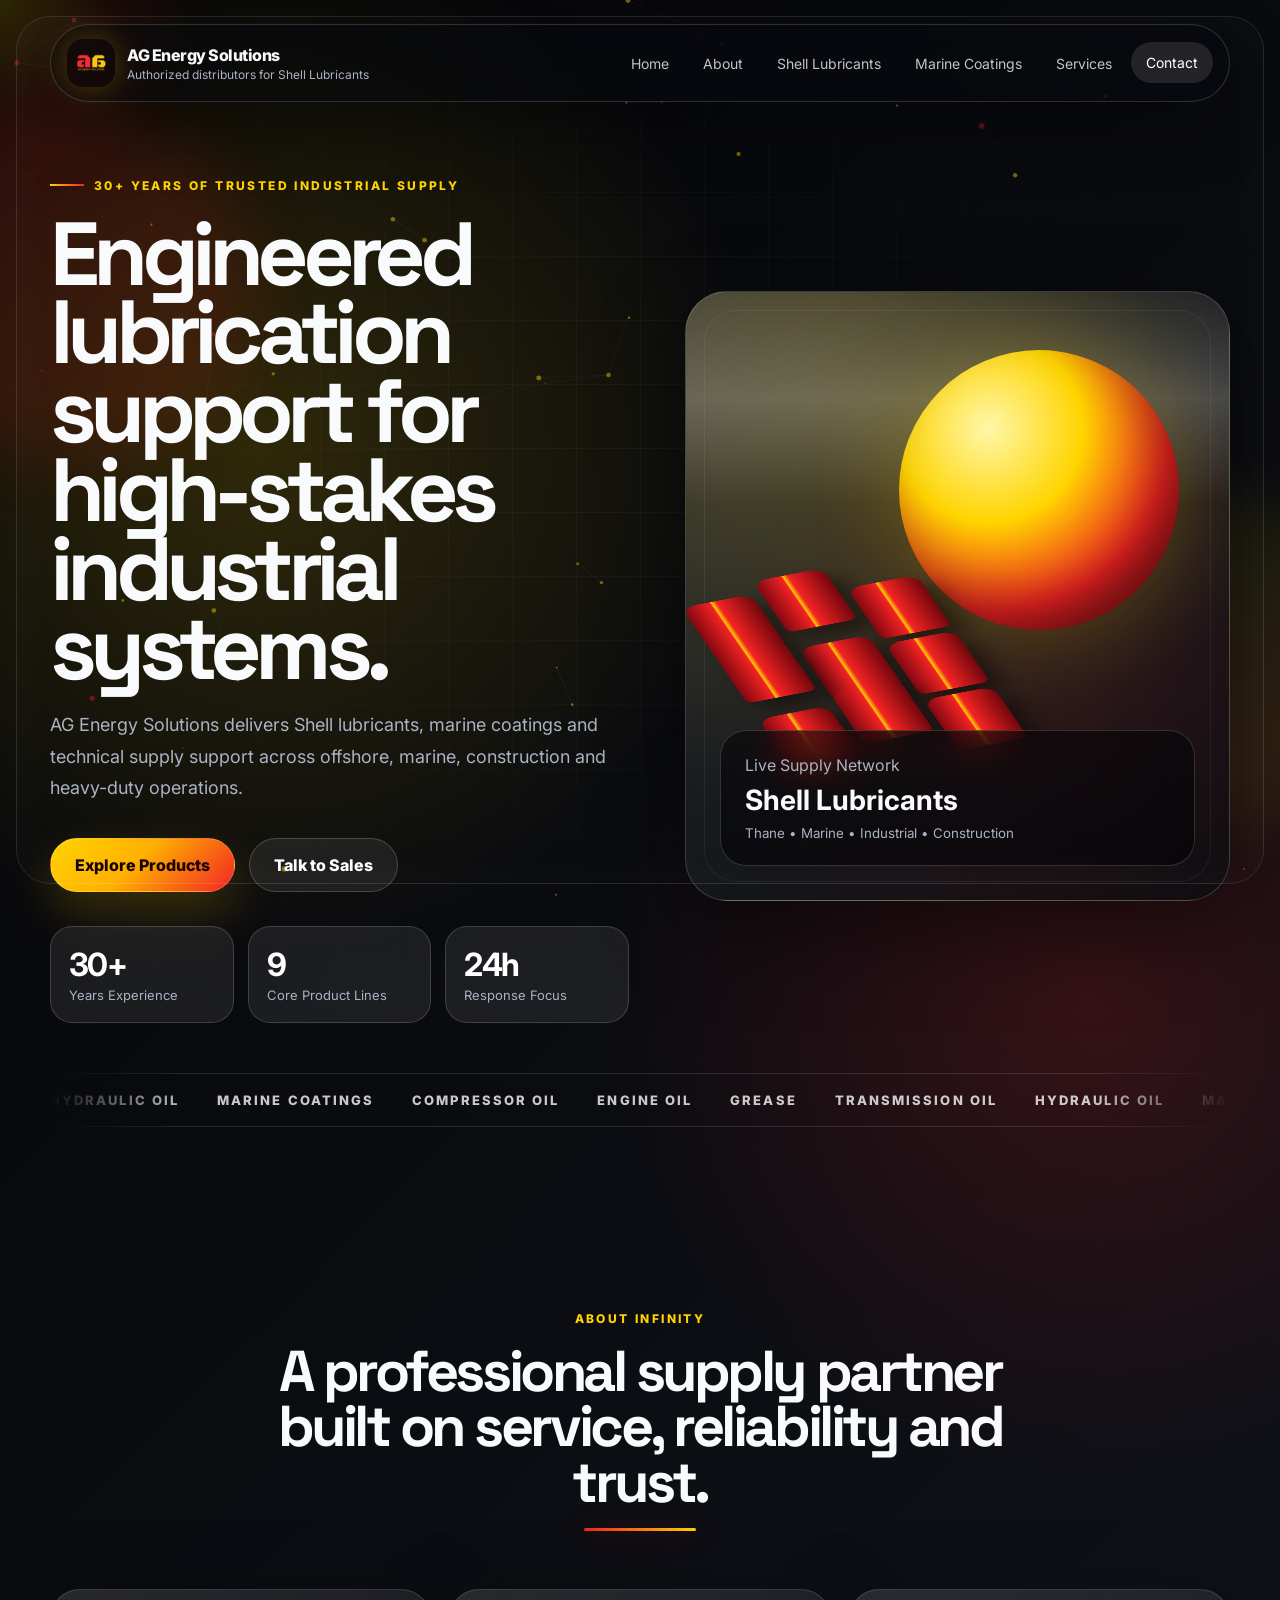
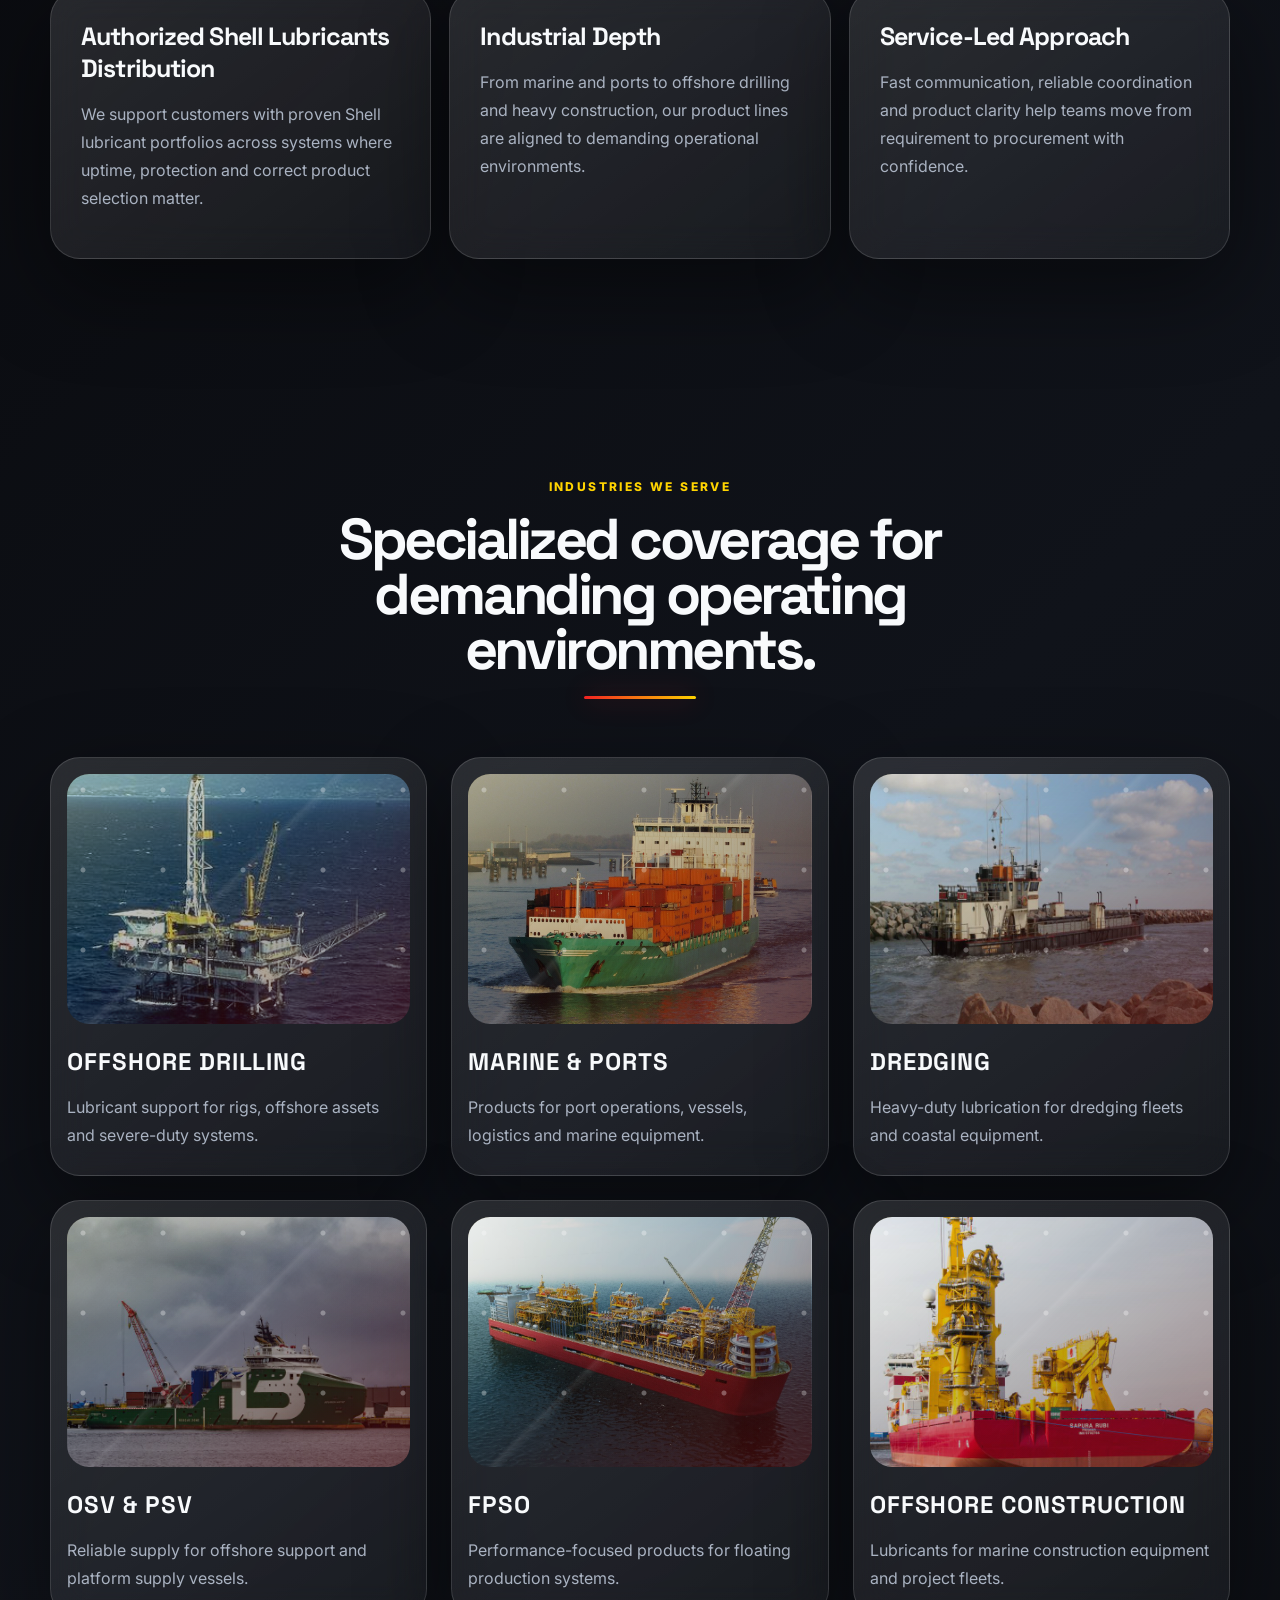
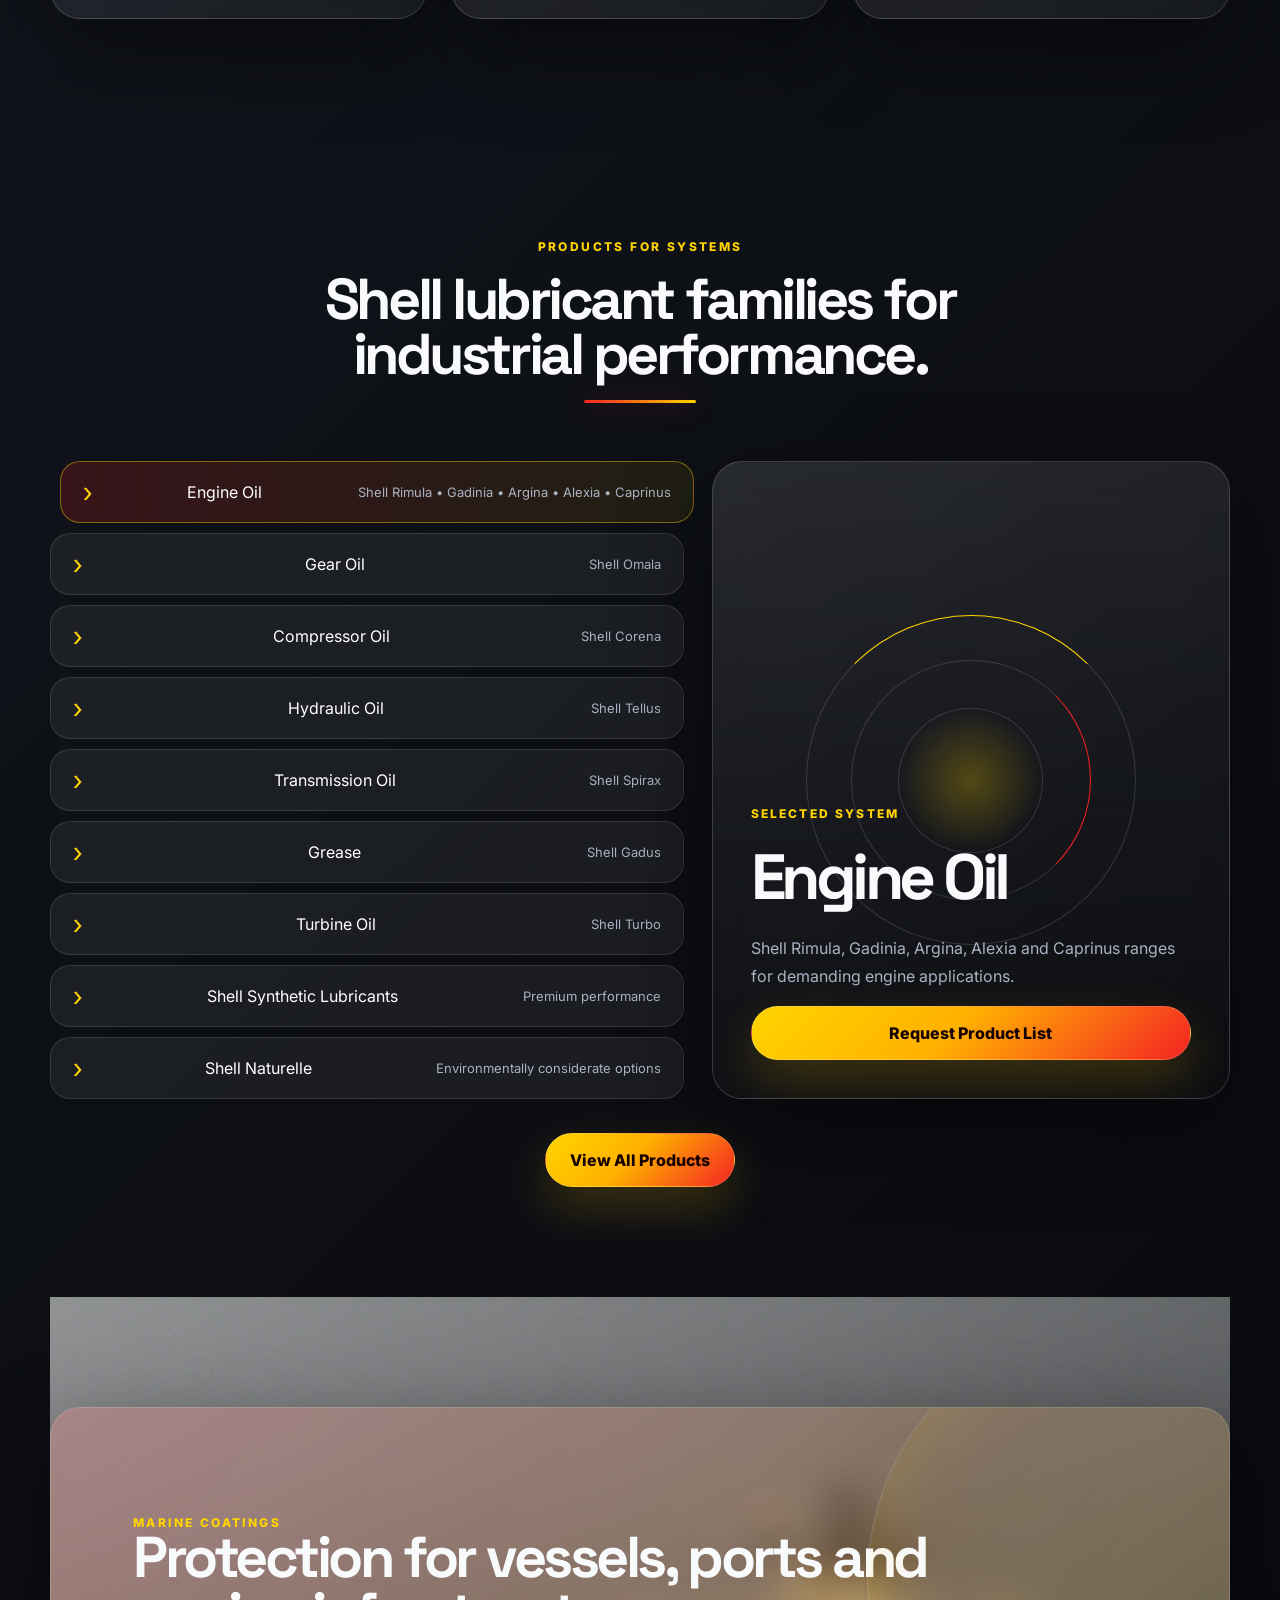
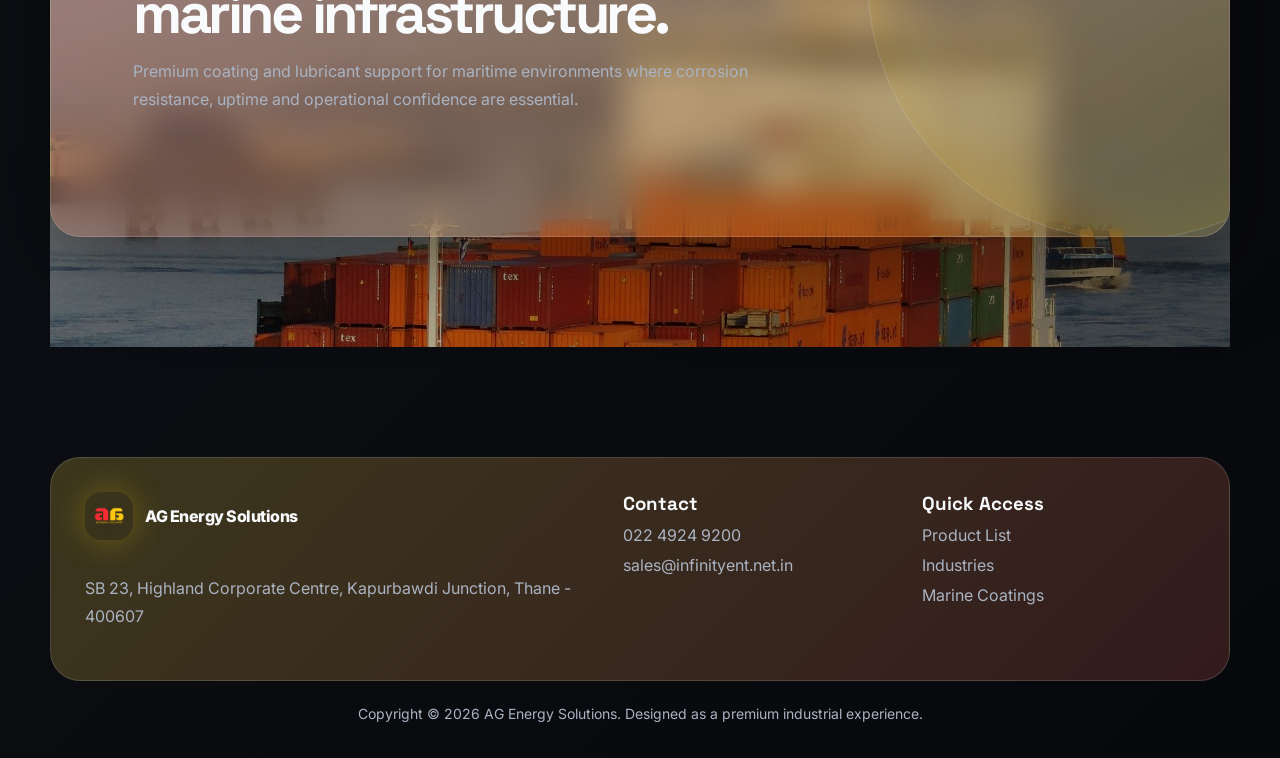
==== commit 833d3d8e: "Add product catalog page" ====
--- a/index.html
+++ b/index.html
@@ -1,5 +1,6 @@
 <!DOCTYPE html>
 <html lang="en">
+
 <head>
   <meta charset="UTF-8" />
   <meta name="viewport" content="width=device-width, initial-scale=1.0" />
@@ -8,9 +9,12 @@
   <link rel="icon" href="assets/logo.png" />
   <link rel="preconnect" href="https://fonts.googleapis.com">
   <link rel="preconnect" href="https://fonts.gstatic.com" crossorigin>
-  <link href="https://fonts.googleapis.com/css2?family=Inter:wght@400;500;600;700;800;900&family=Space+Grotesk:wght@500;600;700&display=swap" rel="stylesheet">
+  <link
+    href="https://fonts.googleapis.com/css2?family=Inter:wght@400;500;600;700;800;900&family=Space+Grotesk:wght@500;600;700&display=swap"
+    rel="stylesheet">
   <link rel="stylesheet" href="styles.css" />
 </head>
+
 <body>
   <div class="preloader" aria-hidden="true">
     <div class="loader-orbit"><span></span><span></span><span></span></div>
@@ -78,8 +82,10 @@
       </div>
       <div class="marquee" aria-hidden="true">
         <div>
-          <span>Hydraulic Oil</span><span>Marine Coatings</span><span>Compressor Oil</span><span>Engine Oil</span><span>Grease</span><span>Transmission Oil</span>
-          <span>Hydraulic Oil</span><span>Marine Coatings</span><span>Compressor Oil</span><span>Engine Oil</span><span>Grease</span><span>Transmission Oil</span>
+          <span>Hydraulic Oil</span><span>Marine Coatings</span><span>Compressor Oil</span><span>Engine
+            Oil</span><span>Grease</span><span>Transmission Oil</span>
+          <span>Hydraulic Oil</span><span>Marine Coatings</span><span>Compressor Oil</span><span>Engine
+            Oil</span><span>Grease</span><span>Transmission Oil</span>
         </div>
       </div>
     </section>
@@ -92,15 +98,18 @@
       <div class="about-grid">
         <article class="glass-panel" data-reveal>
           <h3>Authorized Shell Lubricants Distribution</h3>
-          <p>We support customers with proven Shell lubricant portfolios across systems where uptime, protection and correct product selection matter.</p>
+          <p>We support customers with proven Shell lubricant portfolios across systems where uptime, protection and
+            correct product selection matter.</p>
         </article>
         <article class="glass-panel" data-reveal>
           <h3>Industrial Depth</h3>
-          <p>From marine and ports to offshore drilling and heavy construction, our product lines are aligned to demanding operational environments.</p>
+          <p>From marine and ports to offshore drilling and heavy construction, our product lines are aligned to
+            demanding operational environments.</p>
         </article>
         <article class="glass-panel" data-reveal>
           <h3>Service-Led Approach</h3>
-          <p>Fast communication, reliable coordination and product clarity help teams move from requirement to procurement with confidence.</p>
+          <p>Fast communication, reliable coordination and product clarity help teams move from requirement to
+            procurement with confidence.</p>
         </article>
       </div>
     </section>
@@ -112,22 +121,34 @@
       </div>
       <div class="industry-grid">
         <article class="industry-card tilt-card" data-reveal>
-          <div class="industry-art offshore"></div><h3>Offshore Drilling</h3><p>Lubricant support for rigs, offshore assets and severe-duty systems.</p>
-        </article>
-        <article class="industry-card tilt-card" data-reveal>
-          <div class="industry-art marine"></div><h3>Marine & Ports</h3><p>Products for port operations, vessels, logistics and marine equipment.</p>
-        </article>
-        <article class="industry-card tilt-card" data-reveal>
-          <div class="industry-art dredging"></div><h3>Dredging</h3><p>Heavy-duty lubrication for dredging fleets and coastal equipment.</p>
-        </article>
-        <article class="industry-card tilt-card" data-reveal>
-          <div class="industry-art osv"></div><h3>OSV & PSV</h3><p>Reliable supply for offshore support and platform supply vessels.</p>
-        </article>
-        <article class="industry-card tilt-card" data-reveal>
-          <div class="industry-art fpso"></div><h3>FPSO</h3><p>Performance-focused products for floating production systems.</p>
-        </article>
-        <article class="industry-card tilt-card" data-reveal>
-          <div class="industry-art construction"></div><h3>Offshore Construction</h3><p>Lubricants for marine construction equipment and project fleets.</p>
+          <div class="industry-art offshore"></div>
+          <h3>Offshore Drilling</h3>
+          <p>Lubricant support for rigs, offshore assets and severe-duty systems.</p>
+        </article>
+        <article class="industry-card tilt-card" data-reveal>
+          <div class="industry-art marine"></div>
+          <h3>Marine & Ports</h3>
+          <p>Products for port operations, vessels, logistics and marine equipment.</p>
+        </article>
+        <article class="industry-card tilt-card" data-reveal>
+          <div class="industry-art dredging"></div>
+          <h3>Dredging</h3>
+          <p>Heavy-duty lubrication for dredging fleets and coastal equipment.</p>
+        </article>
+        <article class="industry-card tilt-card" data-reveal>
+          <div class="industry-art osv"></div>
+          <h3>OSV & PSV</h3>
+          <p>Reliable supply for offshore support and platform supply vessels.</p>
+        </article>
+        <article class="industry-card tilt-card" data-reveal>
+          <div class="industry-art fpso"></div>
+          <h3>FPSO</h3>
+          <p>Performance-focused products for floating production systems.</p>
+        </article>
+        <article class="industry-card tilt-card" data-reveal>
+          <div class="industry-art construction"></div>
+          <h3>Offshore Construction</h3>
+          <p>Lubricants for marine construction equipment and project fleets.</p>
         </article>
       </div>
     </section>
@@ -142,36 +163,94 @@
           <label for="product-select">Choose product system</label>
           <div class="select-shell">
             <select id="product-select" aria-label="Choose product system">
-              <option value="Engine Oil" data-detail="Shell Rimula, Gadinia, Argina, Alexia and Caprinus ranges for demanding engine applications." data-image="https://images.unsplash.com/photo-1581092160562-40aa08e78837?auto=format&fit=crop&w=1000&q=80">Engine Oil</option>
-              <option value="Gear Oil" data-detail="Shell Omala gear oils for industrial gearboxes and heavy transmission needs." data-image="https://images.unsplash.com/photo-1581093458791-9f3c3900df7b?auto=format&fit=crop&w=1000&q=80">Gear Oil</option>
-              <option value="Compressor Oil" data-detail="Shell Corena compressor oils designed for system cleanliness and dependable operation." data-image="https://images.unsplash.com/photo-1581092795360-fd1ca04f0952?auto=format&fit=crop&w=1000&q=80">Compressor Oil</option>
-              <option value="Hydraulic Oil" data-detail="Shell Tellus hydraulic oils for stable protection and smooth system control." data-image="https://images.unsplash.com/photo-1513828583688-c52646db42da?auto=format&fit=crop&w=1000&q=80">Hydraulic Oil</option>
-              <option value="Transmission Oil" data-detail="Shell Spirax transmission oils for drivetrain protection in demanding fleets." data-image="https://images.unsplash.com/photo-1581092162384-8987c1d64718?auto=format&fit=crop&w=1000&q=80">Transmission Oil</option>
-              <option value="Grease" data-detail="Shell Gadus greases for bearing, chassis and severe-load applications." data-image="https://images.unsplash.com/photo-1504917595217-d4dc5ebe6122?auto=format&fit=crop&w=1000&q=80">Grease</option>
-              <option value="Turbine Oil" data-detail="Shell Turbo turbine oils for high-reliability turbines and circulating systems." data-image="https://images.unsplash.com/photo-1473341304170-971dccb5ac1e?auto=format&fit=crop&w=1000&q=80">Turbine Oil</option>
-              <option value="Synthetic Lubricants" data-detail="Shell synthetic lubricants engineered for extended performance and premium protection." data-image="https://images.unsplash.com/photo-1581092335878-2d9ff86ca2bf?auto=format&fit=crop&w=1000&q=80">Synthetic Lubricants</option>
-              <option value="Shell Naturelle" data-detail="Environmentally considerate lubricant options for sensitive applications." data-image="https://images.unsplash.com/photo-1500530855697-b586d89ba3ee?auto=format&fit=crop&w=1000&q=80">Shell Naturelle</option>
+              <option value="Engine Oil"
+                data-detail="Shell Rimula, Gadinia, Argina, Alexia and Caprinus ranges for demanding engine applications."
+                data-image="https://images.unsplash.com/photo-1581092160562-40aa08e78837?auto=format&fit=crop&w=1000&q=80">
+                Engine Oil</option>
+              <option value="Gear Oil"
+                data-detail="Shell Omala gear oils for industrial gearboxes and heavy transmission needs."
+                data-image="https://images.unsplash.com/photo-1581093458791-9f3c3900df7b?auto=format&fit=crop&w=1000&q=80">
+                Gear Oil</option>
+              <option value="Compressor Oil"
+                data-detail="Shell Corena compressor oils designed for system cleanliness and dependable operation."
+                data-image="https://images.unsplash.com/photo-1581092795360-fd1ca04f0952?auto=format&fit=crop&w=1000&q=80">
+                Compressor Oil</option>
+              <option value="Hydraulic Oil"
+                data-detail="Shell Tellus hydraulic oils for stable protection and smooth system control."
+                data-image="https://images.unsplash.com/photo-1513828583688-c52646db42da?auto=format&fit=crop&w=1000&q=80">
+                Hydraulic Oil</option>
+              <option value="Transmission Oil"
+                data-detail="Shell Spirax transmission oils for drivetrain protection in demanding fleets."
+                data-image="https://images.unsplash.com/photo-1581092162384-8987c1d64718?auto=format&fit=crop&w=1000&q=80">
+                Transmission Oil</option>
+              <option value="Grease"
+                data-detail="Shell Gadus greases for bearing, chassis and severe-load applications."
+                data-image="https://images.unsplash.com/photo-1504917595217-d4dc5ebe6122?auto=format&fit=crop&w=1000&q=80">
+                Grease</option>
+              <option value="Turbine Oil"
+                data-detail="Shell Turbo turbine oils for high-reliability turbines and circulating systems."
+                data-image="https://images.unsplash.com/photo-1473341304170-971dccb5ac1e?auto=format&fit=crop&w=1000&q=80">
+                Turbine Oil</option>
+              <option value="Synthetic Lubricants"
+                data-detail="Shell synthetic lubricants engineered for extended performance and premium protection."
+                data-image="https://images.unsplash.com/photo-1581092335878-2d9ff86ca2bf?auto=format&fit=crop&w=1000&q=80">
+                Synthetic Lubricants</option>
+              <option value="Shell Naturelle"
+                data-detail="Environmentally considerate lubricant options for sensitive applications."
+                data-image="https://images.unsplash.com/photo-1500530855697-b586d89ba3ee?auto=format&fit=crop&w=1000&q=80">
+                Shell Naturelle</option>
             </select>
           </div>
         </div>
         <div class="product-list" data-reveal>
-          <button class="product-row active" data-product="Engine Oil" data-detail="Shell Rimula, Gadinia, Argina, Alexia and Caprinus ranges for demanding engine applications." data-image="https://images.unsplash.com/photo-1581092160562-40aa08e78837?auto=format&fit=crop&w=1000&q=80">Engine Oil <span>Shell Rimula • Gadinia • Argina • Alexia • Caprinus</span></button>
-          <button class="product-row" data-product="Gear Oil" data-detail="Shell Omala gear oils for industrial gearboxes and heavy transmission needs." data-image="https://images.unsplash.com/photo-1581093458791-9f3c3900df7b?auto=format&fit=crop&w=1000&q=80">Gear Oil <span>Shell Omala</span></button>
-          <button class="product-row" data-product="Compressor Oil" data-detail="Shell Corena compressor oils designed for system cleanliness and dependable operation." data-image="https://images.unsplash.com/photo-1581092795360-fd1ca04f0952?auto=format&fit=crop&w=1000&q=80">Compressor Oil <span>Shell Corena</span></button>
-          <button class="product-row" data-product="Hydraulic Oil" data-detail="Shell Tellus hydraulic oils for stable protection and smooth system control." data-image="https://images.unsplash.com/photo-1513828583688-c52646db42da?auto=format&fit=crop&w=1000&q=80">Hydraulic Oil <span>Shell Tellus</span></button>
-          <button class="product-row" data-product="Transmission Oil" data-detail="Shell Spirax transmission oils for drivetrain protection in demanding fleets." data-image="https://images.unsplash.com/photo-1581092162384-8987c1d64718?auto=format&fit=crop&w=1000&q=80">Transmission Oil <span>Shell Spirax</span></button>
-          <button class="product-row" data-product="Grease" data-detail="Shell Gadus greases for bearing, chassis and severe-load applications." data-image="https://images.unsplash.com/photo-1504917595217-d4dc5ebe6122?auto=format&fit=crop&w=1000&q=80">Grease <span>Shell Gadus</span></button>
-          <button class="product-row" data-product="Turbine Oil" data-detail="Shell Turbo turbine oils for high-reliability turbines and circulating systems." data-image="https://images.unsplash.com/photo-1473341304170-971dccb5ac1e?auto=format&fit=crop&w=1000&q=80">Turbine Oil <span>Shell Turbo</span></button>
-          <button class="product-row" data-product="Synthetic Lubricants" data-detail="Shell synthetic lubricants engineered for extended performance and premium protection." data-image="https://images.unsplash.com/photo-1581092335878-2d9ff86ca2bf?auto=format&fit=crop&w=1000&q=80">Shell Synthetic Lubricants <span>Premium performance</span></button>
-          <button class="product-row" data-product="Shell Naturelle" data-detail="Environmentally considerate lubricant options for sensitive applications." data-image="https://images.unsplash.com/photo-1500530855697-b586d89ba3ee?auto=format&fit=crop&w=1000&q=80">Shell Naturelle <span>Environmentally considerate options</span></button>
+          <button class="product-row active" data-product="Engine Oil"
+            data-detail="Shell Rimula, Gadinia, Argina, Alexia and Caprinus ranges for demanding engine applications."
+            data-image="https://images.unsplash.com/photo-1581092160562-40aa08e78837?auto=format&fit=crop&w=1000&q=80">Engine
+            Oil <span>Shell Rimula • Gadinia • Argina • Alexia • Caprinus</span></button>
+          <button class="product-row" data-product="Gear Oil"
+            data-detail="Shell Omala gear oils for industrial gearboxes and heavy transmission needs."
+            data-image="https://images.unsplash.com/photo-1581093458791-9f3c3900df7b?auto=format&fit=crop&w=1000&q=80">Gear
+            Oil <span>Shell Omala</span></button>
+          <button class="product-row" data-product="Compressor Oil"
+            data-detail="Shell Corena compressor oils designed for system cleanliness and dependable operation."
+            data-image="https://images.unsplash.com/photo-1581092795360-fd1ca04f0952?auto=format&fit=crop&w=1000&q=80">Compressor
+            Oil <span>Shell Corena</span></button>
+          <button class="product-row" data-product="Hydraulic Oil"
+            data-detail="Shell Tellus hydraulic oils for stable protection and smooth system control."
+            data-image="https://images.unsplash.com/photo-1513828583688-c52646db42da?auto=format&fit=crop&w=1000&q=80">Hydraulic
+            Oil <span>Shell Tellus</span></button>
+          <button class="product-row" data-product="Transmission Oil"
+            data-detail="Shell Spirax transmission oils for drivetrain protection in demanding fleets."
+            data-image="https://images.unsplash.com/photo-1581092162384-8987c1d64718?auto=format&fit=crop&w=1000&q=80">Transmission
+            Oil <span>Shell Spirax</span></button>
+          <button class="product-row" data-product="Grease"
+            data-detail="Shell Gadus greases for bearing, chassis and severe-load applications."
+            data-image="https://images.unsplash.com/photo-1504917595217-d4dc5ebe6122?auto=format&fit=crop&w=1000&q=80">Grease
+            <span>Shell Gadus</span></button>
+          <button class="product-row" data-product="Turbine Oil"
+            data-detail="Shell Turbo turbine oils for high-reliability turbines and circulating systems."
+            data-image="https://images.unsplash.com/photo-1473341304170-971dccb5ac1e?auto=format&fit=crop&w=1000&q=80">Turbine
+            Oil <span>Shell Turbo</span></button>
+          <button class="product-row" data-product="Synthetic Lubricants"
+            data-detail="Shell synthetic lubricants engineered for extended performance and premium protection."
+            data-image="https://images.unsplash.com/photo-1581092335878-2d9ff86ca2bf?auto=format&fit=crop&w=1000&q=80">Shell
+            Synthetic Lubricants <span>Premium performance</span></button>
+          <button class="product-row" data-product="Shell Naturelle"
+            data-detail="Environmentally considerate lubricant options for sensitive applications."
+            data-image="https://images.unsplash.com/photo-1500530855697-b586d89ba3ee?auto=format&fit=crop&w=1000&q=80">Shell
+            Naturelle <span>Environmentally considerate options</span></button>
         </div>
         <aside class="product-orbit tilt-card" data-reveal>
           <div class="orbit-rings" aria-hidden="true"><span></span><span></span><span></span></div>
           <p>Selected System</p>
           <h3 id="product-title">Engine Oil</h3>
-          <p id="product-detail">Shell Rimula, Gadinia, Argina, Alexia and Caprinus ranges for demanding engine applications.</p>
+          <p id="product-detail">Shell Rimula, Gadinia, Argina, Alexia and Caprinus ranges for demanding engine
+            applications.</p>
           <a class="btn btn-primary magnetic" href="#contact">Request Product List</a>
         </aside>
+      </div>
+      <div class="section-cta" data-reveal>
+        <a class="btn btn-primary magnetic" href="products.html">View All Products</a>
       </div>
     </section>
 
@@ -179,7 +258,8 @@
       <div class="marine-card" data-reveal>
         <span class="kicker">Marine Coatings</span>
         <h2>Protection for vessels, ports and marine infrastructure.</h2>
-        <p>Premium coating and lubricant support for maritime environments where corrosion resistance, uptime and operational confidence are essential.</p>
+        <p>Premium coating and lubricant support for maritime environments where corrosion resistance, uptime and
+          operational confidence are essential.</p>
       </div>
     </section>
   </main>
@@ -207,4 +287,5 @@
 
   <script src="script.js"></script>
 </body>
+
 </html>
--- a/styles.css
+++ b/styles.css
@@ -13,8 +13,14 @@
   --radius: 30px;
 }
 
-* { box-sizing: border-box; }
-html { scroll-behavior: smooth; }
+* {
+  box-sizing: border-box;
+}
+
+html {
+  scroll-behavior: smooth;
+}
+
 body {
   margin: 0;
   font-family: Inter, system-ui, -apple-system, BlinkMacSystemFont, "Segoe UI", sans-serif;
@@ -32,15 +38,21 @@
   inset: 0;
   pointer-events: none;
   background-image:
-    linear-gradient(rgba(255,255,255,0.04) 1px, transparent 1px),
-    linear-gradient(90deg, rgba(255,255,255,0.04) 1px, transparent 1px);
+    linear-gradient(rgba(255, 255, 255, 0.04) 1px, transparent 1px),
+    linear-gradient(90deg, rgba(255, 255, 255, 0.04) 1px, transparent 1px);
   background-size: 64px 64px;
   mask-image: radial-gradient(circle at center, black, transparent 78%);
   z-index: -3;
 }
 
-a { color: inherit; text-decoration: none; }
-button { font: inherit; }
+a {
+  color: inherit;
+  text-decoration: none;
+}
+
+button {
+  font: inherit;
+}
 
 .preloader {
   position: fixed;
@@ -53,14 +65,52 @@
   background: #050507;
   transition: opacity .8s ease, visibility .8s ease;
 }
-.preloader.hidden { opacity: 0; visibility: hidden; }
-.preloader p { color: var(--muted); letter-spacing: .18em; text-transform: uppercase; font-size: 12px; }
-.loader-orbit { position: relative; width: 90px; height: 90px; animation: rotate 1.9s linear infinite; }
-.loader-orbit span { position: absolute; inset: 0; border: 1px solid transparent; border-top-color: var(--yellow); border-radius: 50%; }
-.loader-orbit span:nth-child(2) { inset: 14px; border-top-color: var(--red); animation: rotate 1.2s linear reverse infinite; }
-.loader-orbit span:nth-child(3) { inset: 30px; border-top-color: white; }
-
-#particle-field { position: fixed; inset: 0; z-index: -2; opacity: .62; }
+
+.preloader.hidden {
+  opacity: 0;
+  visibility: hidden;
+}
+
+.preloader p {
+  color: var(--muted);
+  letter-spacing: .18em;
+  text-transform: uppercase;
+  font-size: 12px;
+}
+
+.loader-orbit {
+  position: relative;
+  width: 90px;
+  height: 90px;
+  animation: rotate 1.9s linear infinite;
+}
+
+.loader-orbit span {
+  position: absolute;
+  inset: 0;
+  border: 1px solid transparent;
+  border-top-color: var(--yellow);
+  border-radius: 50%;
+}
+
+.loader-orbit span:nth-child(2) {
+  inset: 14px;
+  border-top-color: var(--red);
+  animation: rotate 1.2s linear reverse infinite;
+}
+
+.loader-orbit span:nth-child(3) {
+  inset: 30px;
+  border-top-color: white;
+}
+
+#particle-field {
+  position: fixed;
+  inset: 0;
+  z-index: -2;
+  opacity: .62;
+}
+
 .cursor-glow {
   position: fixed;
   width: 420px;
@@ -72,10 +122,41 @@
   z-index: -1;
   filter: blur(4px);
 }
-.ambient { position: fixed; border-radius: 999px; filter: blur(34px); opacity: .45; pointer-events: none; z-index: -2; }
-.ambient-one { width: 28vw; height: 28vw; background: rgba(243,35,35,.28); left: -8vw; top: 12vh; }
-.ambient-two { width: 26vw; height: 26vw; background: rgba(255,212,0,.20); right: -8vw; bottom: 8vh; }
-.page-frame { position: fixed; inset: 16px; border: 1px solid rgba(255,255,255,.12); border-radius: 34px; pointer-events: none; z-index: 20; box-shadow: inset 0 0 60px rgba(255,255,255,.03); }
+
+.ambient {
+  position: fixed;
+  border-radius: 999px;
+  filter: blur(34px);
+  opacity: .45;
+  pointer-events: none;
+  z-index: -2;
+}
+
+.ambient-one {
+  width: 28vw;
+  height: 28vw;
+  background: rgba(243, 35, 35, .28);
+  left: -8vw;
+  top: 12vh;
+}
+
+.ambient-two {
+  width: 26vw;
+  height: 26vw;
+  background: rgba(255, 212, 0, .20);
+  right: -8vw;
+  bottom: 8vh;
+}
+
+.page-frame {
+  position: fixed;
+  inset: 16px;
+  border: 1px solid rgba(255, 255, 255, .12);
+  border-radius: 34px;
+  pointer-events: none;
+  z-index: 20;
+  box-shadow: inset 0 0 60px rgba(255, 255, 255, .03);
+}
 
 .site-header {
   position: fixed;
@@ -88,15 +169,33 @@
   align-items: center;
   justify-content: space-between;
   padding: 14px 16px;
-  border: 1px solid rgba(255,255,255,.16);
+  border: 1px solid rgba(255, 255, 255, .16);
   border-radius: 999px;
   background: rgba(8, 10, 14, .58);
   backdrop-filter: blur(22px) saturate(150%);
-  box-shadow: 0 20px 70px rgba(0,0,0,.32);
-}
-.brand { display: inline-flex; align-items: center; gap: 12px; min-width: max-content; }
-.brand strong { display: block; font-weight: 800; letter-spacing: -.03em; }
-.brand small { display: block; color: var(--muted); font-size: 12px; margin-top: 2px; }
+  box-shadow: 0 20px 70px rgba(0, 0, 0, .32);
+}
+
+.brand {
+  display: inline-flex;
+  align-items: center;
+  gap: 12px;
+  min-width: max-content;
+}
+
+.brand strong {
+  display: block;
+  font-weight: 800;
+  letter-spacing: -.03em;
+}
+
+.brand small {
+  display: block;
+  color: var(--muted);
+  font-size: 12px;
+  margin-top: 2px;
+}
+
 .brand-mark {
   width: 48px;
   height: 48px;
@@ -107,36 +206,129 @@
   box-shadow: 0 0 32px rgba(255, 212, 0, .28);
   overflow: hidden;
 }
+
 .brand-mark img {
   width: 100%;
   height: 100%;
   object-fit: contain;
   display: block;
-  filter: drop-shadow(0 4px 10px rgba(0,0,0,.22));
-}
-.main-nav { display: flex; gap: 4px; align-items: center; }
+  filter: drop-shadow(0 4px 10px rgba(0, 0, 0, .22));
+}
+
+.main-nav {
+  display: flex;
+  gap: 4px;
+  align-items: center;
+}
+
 .main-nav a {
-  color: rgba(255,255,255,.76);
+  color: rgba(255, 255, 255, .76);
   padding: 12px 15px;
   border-radius: 999px;
   font-size: 14px;
   transition: color .25s ease, background .25s ease, transform .25s ease;
 }
-.main-nav a:hover, .main-nav a.active { color: white; background: rgba(255,255,255,.11); transform: translateY(-1px); }
-.menu-toggle { display: none; border: 0; background: transparent; width: 44px; height: 44px; padding: 10px; }
-.menu-toggle span { display: block; height: 2px; margin: 6px 0; background: white; border-radius: 2px; }
-
-.section-shell { width: min(1180px, calc(100% - 42px)); margin: 0 auto; }
-.hero { min-height: 100vh; padding: 170px 0 74px; display: grid; align-items: center; }
-.hero-grid { display: grid; grid-template-columns: 1.03fr .97fr; gap: 56px; align-items: center; }
-.eyebrow, .kicker { display: inline-flex; align-items: center; gap: 10px; color: var(--yellow); text-transform: uppercase; letter-spacing: .2em; font-size: 12px; font-weight: 800; }
-.eyebrow span { width: 34px; height: 2px; background: linear-gradient(90deg, var(--yellow), var(--red)); }
-h1, h2, h3 { font-family: "Space Grotesk", Inter, sans-serif; margin: 0; }
-h1 { font-size: clamp(48px, 7vw, 92px); line-height: .88; letter-spacing: -.075em; margin: 22px 0; max-width: 820px; }
-h2 { font-size: clamp(34px, 4.5vw, 64px); line-height: .96; letter-spacing: -.06em; max-width: 820px; }
-p { color: var(--muted); line-height: 1.75; }
-.hero-copy > p { font-size: 18px; max-width: 670px; }
-.hero-actions { display: flex; gap: 14px; flex-wrap: wrap; margin: 34px 0; }
+
+.main-nav a:hover,
+.main-nav a.active {
+  color: white;
+  background: rgba(255, 255, 255, .11);
+  transform: translateY(-1px);
+}
+
+.menu-toggle {
+  display: none;
+  border: 0;
+  background: transparent;
+  width: 44px;
+  height: 44px;
+  padding: 10px;
+}
+
+.menu-toggle span {
+  display: block;
+  height: 2px;
+  margin: 6px 0;
+  background: white;
+  border-radius: 2px;
+}
+
+.section-shell {
+  width: min(1180px, calc(100% - 42px));
+  margin: 0 auto;
+}
+
+.hero {
+  min-height: 100vh;
+  padding: 170px 0 74px;
+  display: grid;
+  align-items: center;
+}
+
+.hero-grid {
+  display: grid;
+  grid-template-columns: 1.03fr .97fr;
+  gap: 56px;
+  align-items: center;
+}
+
+.eyebrow,
+.kicker {
+  display: inline-flex;
+  align-items: center;
+  gap: 10px;
+  color: var(--yellow);
+  text-transform: uppercase;
+  letter-spacing: .2em;
+  font-size: 12px;
+  font-weight: 800;
+}
+
+.eyebrow span {
+  width: 34px;
+  height: 2px;
+  background: linear-gradient(90deg, var(--yellow), var(--red));
+}
+
+h1,
+h2,
+h3 {
+  font-family: "Space Grotesk", Inter, sans-serif;
+  margin: 0;
+}
+
+h1 {
+  font-size: clamp(48px, 7vw, 92px);
+  line-height: .88;
+  letter-spacing: -.075em;
+  margin: 22px 0;
+  max-width: 820px;
+}
+
+h2 {
+  font-size: clamp(34px, 4.5vw, 64px);
+  line-height: .96;
+  letter-spacing: -.06em;
+  max-width: 820px;
+}
+
+p {
+  color: var(--muted);
+  line-height: 1.75;
+}
+
+.hero-copy>p {
+  font-size: 18px;
+  max-width: 670px;
+}
+
+.hero-actions {
+  display: flex;
+  gap: 14px;
+  flex-wrap: wrap;
+  margin: 34px 0;
+}
+
 .btn {
   position: relative;
   display: inline-flex;
@@ -147,204 +339,1201 @@
   border-radius: 999px;
   font-weight: 800;
   overflow: hidden;
-  border: 1px solid rgba(255,255,255,.18);
+  border: 1px solid rgba(255, 255, 255, .18);
   transition: transform .25s ease, box-shadow .25s ease;
 }
-.btn::after { content: ""; position: absolute; inset: 0; background: linear-gradient(110deg, transparent, rgba(255,255,255,.32), transparent); transform: translateX(-110%); transition: transform .6s ease; }
-.btn:hover::after { transform: translateX(110%); }
-.btn-primary { color: #160000; background: linear-gradient(135deg, var(--yellow), var(--gold) 46%, var(--red)); box-shadow: 0 20px 48px rgba(255, 196, 0, .2); }
-.btn-ghost { color: white; background: rgba(255,255,255,.07); }
-.metrics { display: grid; grid-template-columns: repeat(3, minmax(0,1fr)); gap: 14px; max-width: 650px; }
-.metrics article { padding: 18px; background: var(--panel); border: 1px solid var(--line); border-radius: 22px; backdrop-filter: blur(16px); }
-.metrics strong { display: block; font-size: 32px; color: white; letter-spacing: -.05em; }
-.metrics span { color: var(--muted); font-size: 13px; }
-
-.hero-visual { perspective: 1200px; }
+
+.btn::after {
+  content: "";
+  position: absolute;
+  inset: 0;
+  background: linear-gradient(110deg, transparent, rgba(255, 255, 255, .32), transparent);
+  transform: translateX(-110%);
+  transition: transform .6s ease;
+}
+
+.btn:hover::after {
+  transform: translateX(110%);
+}
+
+.btn-primary {
+  color: #160000;
+  background: linear-gradient(135deg, var(--yellow), var(--gold) 46%, var(--red));
+  box-shadow: 0 20px 48px rgba(255, 196, 0, .2);
+}
+
+.btn-ghost {
+  color: white;
+  background: rgba(255, 255, 255, .07);
+}
+
+.metrics {
+  display: grid;
+  grid-template-columns: repeat(3, minmax(0, 1fr));
+  gap: 14px;
+  max-width: 650px;
+}
+
+.metrics article {
+  padding: 18px;
+  background: var(--panel);
+  border: 1px solid var(--line);
+  border-radius: 22px;
+  backdrop-filter: blur(16px);
+}
+
+.metrics strong {
+  display: block;
+  font-size: 32px;
+  color: white;
+  letter-spacing: -.05em;
+}
+
+.metrics span {
+  color: var(--muted);
+  font-size: 13px;
+}
+
+.hero-visual {
+  perspective: 1200px;
+}
+
 .holo-card {
   position: relative;
   min-height: 610px;
   border-radius: 42px;
   overflow: hidden;
   background:
-    linear-gradient(145deg, rgba(7,8,11,.18), rgba(7,8,11,.82)),
+    linear-gradient(145deg, rgba(7, 8, 11, .18), rgba(7, 8, 11, .82)),
     url("https://images.unsplash.com/photo-1581093458791-9f3c3900df7b?auto=format&fit=crop&w=1400&q=80") center / cover,
-    linear-gradient(145deg, rgba(255,255,255,.18), rgba(255,255,255,.04)),
-    radial-gradient(circle at 32% 20%, rgba(255,212,0,.32), transparent 26rem),
-    radial-gradient(circle at 74% 70%, rgba(243,35,35,.3), transparent 23rem), #12151c;
-  border: 1px solid rgba(255,255,255,.18);
+    linear-gradient(145deg, rgba(255, 255, 255, .18), rgba(255, 255, 255, .04)),
+    radial-gradient(circle at 32% 20%, rgba(255, 212, 0, .32), transparent 26rem),
+    radial-gradient(circle at 74% 70%, rgba(243, 35, 35, .3), transparent 23rem), #12151c;
+  border: 1px solid rgba(255, 255, 255, .18);
   box-shadow: var(--shadow);
   transform-style: preserve-3d;
 }
+
 .holo-card::before {
   content: "";
   position: absolute;
   inset: 18px;
-  border: 1px solid rgba(255,255,255,.13);
+  border: 1px solid rgba(255, 255, 255, .13);
   border-radius: 32px;
-  background: linear-gradient(transparent 48%, rgba(255,255,255,.08) 50%, transparent 52%);
+  background: linear-gradient(transparent 48%, rgba(255, 255, 255, .08) 50%, transparent 52%);
   background-size: 100% 24px;
   opacity: .5;
 }
-.scan-line { position: absolute; inset: 0; background: linear-gradient(180deg, transparent, rgba(255,255,255,.18), transparent); height: 35%; animation: scan 4s ease-in-out infinite; }
-.industrial-orb { position: absolute; width: 280px; height: 280px; border-radius: 50%; right: 50px; top: 58px; background: radial-gradient(circle at 32% 28%, #fff7a9, #ffd400 34%, #f32323 66%, #3a0509); box-shadow: inset -22px -28px 50px rgba(0,0,0,.34), 0 0 90px rgba(255,212,0,.24); animation: float 6s ease-in-out infinite; }
-.barrel-stack { position: absolute; left: 44px; bottom: 70px; display: grid; grid-template-columns: repeat(3, 74px); gap: 10px; transform: rotateX(58deg) rotateZ(-20deg); transform-style: preserve-3d; }
-.barrel-stack i { height: 102px; border-radius: 16px 16px 8px 8px; background: linear-gradient(90deg, #830811, #f32323 40%, #ffd400 42%, #f32323 49%, #73070d); box-shadow: 12px 18px 26px rgba(0,0,0,.42); animation: barrelPulse 2.8s ease-in-out infinite; }
-.barrel-stack i:nth-child(2n) { animation-delay: .4s; transform: translateY(-22px); }
-.barrel-stack i:nth-child(3n) { animation-delay: .8s; transform: translateY(22px); }
-.status-panel { position: absolute; left: 34px; right: 34px; bottom: 34px; padding: 24px; border-radius: 26px; background: rgba(4, 5, 8, .58); border: 1px solid rgba(255,255,255,.16); backdrop-filter: blur(18px); }
-.status-panel span, .status-panel small { color: var(--muted); display: block; }
-.status-panel strong { display: block; font-size: 28px; margin: 8px 0; }
-.marquee { margin-top: 50px; overflow: hidden; border-block: 1px solid rgba(255,255,255,.12); mask-image: linear-gradient(90deg, transparent, black 12%, black 88%, transparent); }
-.marquee div { display: flex; gap: 38px; width: max-content; animation: marquee 24s linear infinite; padding: 18px 0; }
-.marquee span { color: rgba(255,255,255,.78); font-weight: 800; text-transform: uppercase; letter-spacing: .16em; font-size: 13px; }
-
-.about, .industries, .products, .marine, .site-footer { padding: 110px 0; }
-.section-heading { display: grid; gap: 18px; justify-items: center; text-align: center; margin-bottom: 58px; }
-.section-heading::after { content: ""; width: 112px; height: 3px; background: linear-gradient(90deg, var(--red), var(--yellow)); border-radius: 999px; box-shadow: 0 0 26px rgba(243,35,35,.45); }
-.about-grid { display: grid; grid-template-columns: repeat(3, 1fr); gap: 18px; }
-.glass-panel, .industry-card, .product-orbit, .marine-card {
-  background: linear-gradient(145deg, rgba(255,255,255,.12), rgba(255,255,255,.045));
-  border: 1px solid rgba(255,255,255,.14);
+
+.scan-line {
+  position: absolute;
+  inset: 0;
+  background: linear-gradient(180deg, transparent, rgba(255, 255, 255, .18), transparent);
+  height: 35%;
+  animation: scan 4s ease-in-out infinite;
+}
+
+.industrial-orb {
+  position: absolute;
+  width: 280px;
+  height: 280px;
+  border-radius: 50%;
+  right: 50px;
+  top: 58px;
+  background: radial-gradient(circle at 32% 28%, #fff7a9, #ffd400 34%, #f32323 66%, #3a0509);
+  box-shadow: inset -22px -28px 50px rgba(0, 0, 0, .34), 0 0 90px rgba(255, 212, 0, .24);
+  animation: float 6s ease-in-out infinite;
+}
+
+.barrel-stack {
+  position: absolute;
+  left: 44px;
+  bottom: 70px;
+  display: grid;
+  grid-template-columns: repeat(3, 74px);
+  gap: 10px;
+  transform: rotateX(58deg) rotateZ(-20deg);
+  transform-style: preserve-3d;
+}
+
+.barrel-stack i {
+  height: 102px;
+  border-radius: 16px 16px 8px 8px;
+  background: linear-gradient(90deg, #830811, #f32323 40%, #ffd400 42%, #f32323 49%, #73070d);
+  box-shadow: 12px 18px 26px rgba(0, 0, 0, .42);
+  animation: barrelPulse 2.8s ease-in-out infinite;
+}
+
+.barrel-stack i:nth-child(2n) {
+  animation-delay: .4s;
+  transform: translateY(-22px);
+}
+
+.barrel-stack i:nth-child(3n) {
+  animation-delay: .8s;
+  transform: translateY(22px);
+}
+
+.status-panel {
+  position: absolute;
+  left: 34px;
+  right: 34px;
+  bottom: 34px;
+  padding: 24px;
+  border-radius: 26px;
+  background: rgba(4, 5, 8, .58);
+  border: 1px solid rgba(255, 255, 255, .16);
+  backdrop-filter: blur(18px);
+}
+
+.status-panel span,
+.status-panel small {
+  color: var(--muted);
+  display: block;
+}
+
+.status-panel strong {
+  display: block;
+  font-size: 28px;
+  margin: 8px 0;
+}
+
+.marquee {
+  margin-top: 50px;
+  overflow: hidden;
+  border-block: 1px solid rgba(255, 255, 255, .12);
+  mask-image: linear-gradient(90deg, transparent, black 12%, black 88%, transparent);
+}
+
+.marquee div {
+  display: flex;
+  gap: 38px;
+  width: max-content;
+  animation: marquee 24s linear infinite;
+  padding: 18px 0;
+}
+
+.marquee span {
+  color: rgba(255, 255, 255, .78);
+  font-weight: 800;
+  text-transform: uppercase;
+  letter-spacing: .16em;
+  font-size: 13px;
+}
+
+.about,
+.industries,
+.products,
+.marine,
+.site-footer {
+  padding: 110px 0;
+}
+
+.section-heading {
+  display: grid;
+  gap: 18px;
+  justify-items: center;
+  text-align: center;
+  margin-bottom: 58px;
+}
+
+.section-heading::after {
+  content: "";
+  width: 112px;
+  height: 3px;
+  background: linear-gradient(90deg, var(--red), var(--yellow));
+  border-radius: 999px;
+  box-shadow: 0 0 26px rgba(243, 35, 35, .45);
+}
+
+.about-grid {
+  display: grid;
+  grid-template-columns: repeat(3, 1fr);
+  gap: 18px;
+}
+
+.glass-panel,
+.industry-card,
+.product-orbit,
+.marine-card {
+  background: linear-gradient(145deg, rgba(255, 255, 255, .12), rgba(255, 255, 255, .045));
+  border: 1px solid rgba(255, 255, 255, .14);
   border-radius: var(--radius);
   box-shadow: var(--shadow);
   backdrop-filter: blur(18px);
 }
-.glass-panel { padding: 30px; min-height: 250px; }
-.glass-panel h3 { font-size: 25px; letter-spacing: -.035em; }
-
-.industry-grid { display: grid; grid-template-columns: repeat(3, 1fr); gap: 24px; perspective: 1000px; }
-.industry-card { position: relative; padding: 16px 16px 26px; overflow: hidden; transform-style: preserve-3d; }
-.industry-card::after { content: ""; position: absolute; inset: auto 18px 18px; height: 2px; background: linear-gradient(90deg, transparent, var(--yellow), var(--red), transparent); transform: scaleX(0); transform-origin: center; transition: transform .35s ease; }
-.industry-card:hover::after { transform: scaleX(1); }
-.industry-art { height: 250px; border-radius: 22px; margin-bottom: 22px; background-size: cover; background-position: center; position: relative; overflow: hidden; }
-.industry-art::before { content: ""; position: absolute; inset: 0; background: linear-gradient(145deg, rgba(255,212,0,.24), transparent 38%, rgba(243,35,35,.25)); mix-blend-mode: screen; }
-.industry-art::after { content: ""; position: absolute; inset: 0; background-image: radial-gradient(circle at 20% 20%, rgba(255,255,255,.7) 0 2px, transparent 3px), linear-gradient(135deg, transparent 45%, rgba(255,255,255,.18) 46%, transparent 48%); background-size: 80px 80px, 100% 100%; opacity: .45; }
-.industry-card h3 { font-size: 24px; text-transform: uppercase; letter-spacing: .04em; }
-.industry-card p { margin-bottom: 0; }
-.offshore { background-image: linear-gradient(135deg, rgba(10,22,34,.15), rgba(0,0,0,.48)), url("assets/offshore.jpg"); }
-.marine { background-image: linear-gradient(135deg, rgba(10,22,34,.1), rgba(0,0,0,.48)), url("assets/marine.jpg"); }
-.dredging { background-image: linear-gradient(135deg, rgba(10,22,34,.08), rgba(0,0,0,.45)), url("assets/dredge.jpg"); }
-.osv { background-image: linear-gradient(135deg, rgba(10,22,34,.1), rgba(0,0,0,.5)), url("assets/osv.jpg"); }
-.fpso { background-image: linear-gradient(135deg, rgba(10,22,34,.08), rgba(0,0,0,.48)), url("assets/fpso.jpg"); }
-.construction { background-image: linear-gradient(135deg, rgba(10,22,34,.05), rgba(0,0,0,.44)), url("assets/offshore-cons.jpg"); }
-
-.products-layout { display: grid; grid-template-columns: 1.1fr .9fr; gap: 28px; align-items: stretch; }
-.product-list { display: grid; gap: 10px; }
+
+.glass-panel {
+  padding: 30px;
+  min-height: 250px;
+}
+
+.glass-panel h3 {
+  font-size: 25px;
+  letter-spacing: -.035em;
+}
+
+.industry-grid {
+  display: grid;
+  grid-template-columns: repeat(3, 1fr);
+  gap: 24px;
+  perspective: 1000px;
+}
+
+.industry-card {
+  position: relative;
+  padding: 16px 16px 26px;
+  overflow: hidden;
+  transform-style: preserve-3d;
+}
+
+.industry-card::after {
+  content: "";
+  position: absolute;
+  inset: auto 18px 18px;
+  height: 2px;
+  background: linear-gradient(90deg, transparent, var(--yellow), var(--red), transparent);
+  transform: scaleX(0);
+  transform-origin: center;
+  transition: transform .35s ease;
+}
+
+.industry-card:hover::after {
+  transform: scaleX(1);
+}
+
+.industry-art {
+  height: 250px;
+  border-radius: 22px;
+  margin-bottom: 22px;
+  background-size: cover;
+  background-position: center;
+  position: relative;
+  overflow: hidden;
+}
+
+.industry-art::before {
+  content: "";
+  position: absolute;
+  inset: 0;
+  background: linear-gradient(145deg, rgba(255, 212, 0, .24), transparent 38%, rgba(243, 35, 35, .25));
+  mix-blend-mode: screen;
+}
+
+.industry-art::after {
+  content: "";
+  position: absolute;
+  inset: 0;
+  background-image: radial-gradient(circle at 20% 20%, rgba(255, 255, 255, .7) 0 2px, transparent 3px), linear-gradient(135deg, transparent 45%, rgba(255, 255, 255, .18) 46%, transparent 48%);
+  background-size: 80px 80px, 100% 100%;
+  opacity: .45;
+}
+
+.industry-card h3 {
+  font-size: 24px;
+  text-transform: uppercase;
+  letter-spacing: .04em;
+}
+
+.industry-card p {
+  margin-bottom: 0;
+}
+
+.offshore {
+  background-image: linear-gradient(135deg, rgba(10, 22, 34, .15), rgba(0, 0, 0, .48)), url("assets/offshore.jpg");
+}
+
+.marine {
+  background-image: linear-gradient(135deg, rgba(10, 22, 34, .1), rgba(0, 0, 0, .48)), url("assets/marine.jpg");
+}
+
+.dredging {
+  background-image: linear-gradient(135deg, rgba(10, 22, 34, .08), rgba(0, 0, 0, .45)), url("assets/dredge.jpg");
+}
+
+.osv {
+  background-image: linear-gradient(135deg, rgba(10, 22, 34, .1), rgba(0, 0, 0, .5)), url("assets/osv.jpg");
+}
+
+.fpso {
+  background-image: linear-gradient(135deg, rgba(10, 22, 34, .08), rgba(0, 0, 0, .48)), url("assets/fpso.jpg");
+}
+
+.construction {
+  background-image: linear-gradient(135deg, rgba(10, 22, 34, .05), rgba(0, 0, 0, .44)), url("assets/offshore-cons.jpg");
+}
+
+.products-layout {
+  display: grid;
+  grid-template-columns: 1.1fr .9fr;
+  gap: 28px;
+  align-items: stretch;
+}
+
+.section-cta {
+  display: flex;
+  justify-content: center;
+  margin-top: 34px;
+}
+
+.product-list {
+  display: grid;
+  gap: 10px;
+}
+
 .product-row {
   cursor: pointer;
   width: 100%;
   text-align: left;
   color: white;
   padding: 20px 22px;
-  border: 1px solid rgba(255,255,255,.12);
+  border: 1px solid rgba(255, 255, 255, .12);
   border-radius: 20px;
-  background: rgba(255,255,255,.06);
+  background: rgba(255, 255, 255, .06);
   display: flex;
   justify-content: space-between;
   align-items: center;
   gap: 18px;
   transition: transform .28s ease, background .28s ease, border-color .28s ease;
 }
-.product-row::before { content: "›"; color: var(--yellow); font-size: 28px; line-height: 0; }
-.product-row span { color: var(--muted); font-size: 13px; text-align: right; }
-.product-row:hover, .product-row.active { transform: translateX(10px); background: linear-gradient(90deg, rgba(243,35,35,.18), rgba(255,212,0,.08)); border-color: rgba(255,212,0,.42); }
-.mobile-product-picker { display: none; }
-.product-orbit { --product-image: url("https://images.unsplash.com/photo-1581092160562-40aa08e78837?auto=format&fit=crop&w=1000&q=80"); position: sticky; top: 130px; min-height: 520px; padding: 38px; display: flex; flex-direction: column; justify-content: flex-end; overflow: hidden; transform-style: preserve-3d; }
+
+.product-row::before {
+  content: "›";
+  color: var(--yellow);
+  font-size: 28px;
+  line-height: 0;
+}
+
+.product-row span {
+  color: var(--muted);
+  font-size: 13px;
+  text-align: right;
+}
+
+.product-row:hover,
+.product-row.active {
+  transform: translateX(10px);
+  background: linear-gradient(90deg, rgba(243, 35, 35, .18), rgba(255, 212, 0, .08));
+  border-color: rgba(255, 212, 0, .42);
+}
+
+.mobile-product-picker {
+  display: none;
+}
+
+.product-orbit {
+  --product-image: url("https://images.unsplash.com/photo-1581092160562-40aa08e78837?auto=format&fit=crop&w=1000&q=80");
+  position: sticky;
+  top: 130px;
+  min-height: 520px;
+  padding: 38px;
+  display: flex;
+  flex-direction: column;
+  justify-content: flex-end;
+  overflow: hidden;
+  transform-style: preserve-3d;
+}
+
 .product-orbit::before {
   content: "";
   position: absolute;
   inset: 0;
   background:
-    linear-gradient(180deg, rgba(7,8,11,.08), rgba(7,8,11,.82)),
+    linear-gradient(180deg, rgba(7, 8, 11, .08), rgba(7, 8, 11, .82)),
     var(--product-image) center / cover;
   opacity: .72;
   transition: opacity .35s ease, transform .55s ease;
 }
-.product-orbit > * { position: relative; z-index: 1; }
-.product-orbit > p:first-of-type { color: var(--yellow); text-transform: uppercase; letter-spacing: .18em; font-size: 12px; font-weight: 800; }
-.product-orbit h3 { font-size: clamp(42px, 5vw, 72px); letter-spacing: -.07em; }
-.orbit-rings { position: absolute; inset: 30px; display: grid; place-items: center; transform: translateZ(-30px); }
-.orbit-rings span { position: absolute; border: 1px solid rgba(255,255,255,.14); border-radius: 50%; animation: rotate 10s linear infinite; }
-.orbit-rings span:nth-child(1) { width: 330px; height: 330px; border-top-color: var(--yellow); }
-.orbit-rings span:nth-child(2) { width: 240px; height: 240px; border-right-color: var(--red); animation-duration: 7s; animation-direction: reverse; }
-.orbit-rings span:nth-child(3) { width: 145px; height: 145px; background: radial-gradient(circle, rgba(255,212,0,.26), transparent 70%); }
-.marine-card { padding: clamp(34px, 7vw, 82px); min-height: 430px; display: grid; align-content: center; background: linear-gradient(135deg, rgba(243,35,35,.16), rgba(255,212,0,.12)), linear-gradient(145deg, rgba(255,255,255,.13), rgba(255,255,255,.04)); position: relative; overflow: hidden; }
-.marine-card::after { content: ""; position: absolute; width: 520px; height: 520px; right: -160px; top: -90px; border-radius: 50%; border: 1px solid rgba(255,255,255,.16); box-shadow: inset 0 0 80px rgba(255,212,0,.14); }
-.marine-card p { max-width: 660px; }
-
-.site-footer { padding-bottom: 36px; }
-.footer-grid { display: grid; grid-template-columns: 1.5fr .8fr .8fr; gap: 26px; padding: 34px; border-radius: var(--radius); background: linear-gradient(135deg, rgba(255,212,0,.14), rgba(243,35,35,.12)), rgba(255,255,255,.07); border: 1px solid rgba(255,255,255,.14); }
-.footer-brand { margin-bottom: 18px; }
-.site-footer a { display: block; color: var(--muted); margin: 10px 0; transition: color .2s ease; }
-.site-footer a:hover { color: white; }
-.footer-bottom { margin-top: 24px; text-align: center; color: var(--muted); font-size: 14px; }
-
-[data-reveal] { opacity: 0; transform: translateY(38px) scale(.98); transition: opacity .8s cubic-bezier(.2,.8,.2,1), transform .8s cubic-bezier(.2,.8,.2,1); }
-[data-reveal].revealed { opacity: 1; transform: translateY(0) scale(1); }
-.site-header[data-reveal] { transform: translateX(-50%) translateY(18px) scale(.98); }
-.site-header[data-reveal].revealed { transform: translateX(-50%) translateY(0) scale(1); }
-
-@keyframes rotate { to { transform: rotate(360deg); } }
-@keyframes scan { 0%,100% { transform: translateY(-120%); } 50% { transform: translateY(290%); } }
-@keyframes float { 0%,100% { transform: translateY(0) translateZ(40px); } 50% { transform: translateY(-18px) translateZ(40px); } }
-@keyframes barrelPulse { 0%,100% { filter: brightness(1); } 50% { filter: brightness(1.18); } }
-@keyframes marquee { to { transform: translateX(-50%); } }
+
+.product-orbit>* {
+  position: relative;
+  z-index: 1;
+}
+
+.product-orbit>p:first-of-type {
+  color: var(--yellow);
+  text-transform: uppercase;
+  letter-spacing: .18em;
+  font-size: 12px;
+  font-weight: 800;
+}
+
+.product-orbit h3 {
+  font-size: clamp(42px, 5vw, 72px);
+  letter-spacing: -.07em;
+}
+
+.orbit-rings {
+  position: absolute;
+  inset: 30px;
+  display: grid;
+  place-items: center;
+  transform: translateZ(-30px);
+}
+
+.orbit-rings span {
+  position: absolute;
+  border: 1px solid rgba(255, 255, 255, .14);
+  border-radius: 50%;
+  animation: rotate 10s linear infinite;
+}
+
+.orbit-rings span:nth-child(1) {
+  width: 330px;
+  height: 330px;
+  border-top-color: var(--yellow);
+}
+
+.orbit-rings span:nth-child(2) {
+  width: 240px;
+  height: 240px;
+  border-right-color: var(--red);
+  animation-duration: 7s;
+  animation-direction: reverse;
+}
+
+.orbit-rings span:nth-child(3) {
+  width: 145px;
+  height: 145px;
+  background: radial-gradient(circle, rgba(255, 212, 0, .26), transparent 70%);
+}
+
+.marine-card {
+  padding: clamp(34px, 7vw, 82px);
+  min-height: 430px;
+  display: grid;
+  align-content: center;
+  background: linear-gradient(135deg, rgba(243, 35, 35, .16), rgba(255, 212, 0, .12)), linear-gradient(145deg, rgba(255, 255, 255, .13), rgba(255, 255, 255, .04));
+  position: relative;
+  overflow: hidden;
+}
+
+.marine-card::after {
+  content: "";
+  position: absolute;
+  width: 520px;
+  height: 520px;
+  right: -160px;
+  top: -90px;
+  border-radius: 50%;
+  border: 1px solid rgba(255, 255, 255, .16);
+  box-shadow: inset 0 0 80px rgba(255, 212, 0, .14);
+}
+
+.marine-card p {
+  max-width: 660px;
+}
+
+.site-footer {
+  padding-bottom: 36px;
+}
+
+.footer-grid {
+  display: grid;
+  grid-template-columns: 1.5fr .8fr .8fr;
+  gap: 26px;
+  padding: 34px;
+  border-radius: var(--radius);
+  background: linear-gradient(135deg, rgba(255, 212, 0, .14), rgba(243, 35, 35, .12)), rgba(255, 255, 255, .07);
+  border: 1px solid rgba(255, 255, 255, .14);
+}
+
+.footer-brand {
+  margin-bottom: 18px;
+}
+
+.site-footer a {
+  display: block;
+  color: var(--muted);
+  margin: 10px 0;
+  transition: color .2s ease;
+}
+
+.site-footer a:hover {
+  color: white;
+}
+
+.footer-bottom {
+  margin-top: 24px;
+  text-align: center;
+  color: var(--muted);
+  font-size: 14px;
+}
+
+.catalog-hero {
+  min-height: 62vh;
+  display: grid;
+  align-items: end;
+  padding: 170px 0 76px;
+}
+
+.catalog-hero-copy {
+  max-width: 930px;
+}
+
+.catalog-hero h1 {
+  font-size: clamp(48px, 7vw, 92px);
+  line-height: .9;
+  margin: 18px 0 22px;
+}
+
+.catalog-hero p {
+  max-width: 760px;
+  font-size: 18px;
+}
+
+.catalog-section {
+  padding: 40px 0 110px;
+}
+
+.catalog-toolbar {
+  display: grid;
+  grid-template-columns: .85fr 1.15fr;
+  gap: 28px;
+  align-items: end;
+  padding: 28px;
+  margin-bottom: 26px;
+}
+
+.catalog-toolbar h2 {
+  font-size: clamp(34px, 5vw, 58px);
+  margin-top: 10px;
+}
+
+.catalog-toolbar p {
+  margin: 8px 0 0;
+}
+
+.catalog-controls {
+  display: grid;
+  grid-template-columns: 1fr auto;
+  gap: 14px;
+  align-items: end;
+}
+
+.search-field span {
+  display: block;
+  color: var(--muted);
+  font-size: 12px;
+  font-weight: 800;
+  letter-spacing: .14em;
+  margin: 0 0 8px 4px;
+  text-transform: uppercase;
+}
+
+.search-field input {
+  width: 100%;
+  min-height: 56px;
+  color: white;
+  border: 1px solid rgba(255, 255, 255, .14);
+  border-radius: 18px;
+  background: rgba(255, 255, 255, .07);
+  outline: 0;
+  padding: 0 18px;
+  font: inherit;
+  transition: border-color .25s ease, box-shadow .25s ease, background .25s ease;
+}
+
+.search-field input:focus {
+  border-color: rgba(255, 212, 0, .5);
+  background: rgba(255, 255, 255, .1);
+  box-shadow: 0 0 0 4px rgba(255, 212, 0, .1);
+}
+
+.view-toggle {
+  display: inline-flex;
+  padding: 5px;
+  border: 1px solid rgba(255, 255, 255, .14);
+  border-radius: 18px;
+  background: rgba(255, 255, 255, .07);
+}
+
+.view-toggle button {
+  min-width: 74px;
+  min-height: 46px;
+  color: var(--muted);
+  border: 0;
+  border-radius: 14px;
+  background: transparent;
+  cursor: pointer;
+  font-weight: 900;
+  transition: color .25s ease, background .25s ease, transform .25s ease;
+}
+
+.view-toggle button.active,
+.view-toggle button:hover {
+  color: #130900;
+  background: linear-gradient(135deg, var(--yellow), var(--gold) 48%, var(--red));
+  transform: translateY(-1px);
+}
+
+.catalog-shell {
+  padding: 10px;
+  border: 1px solid rgba(255, 255, 255, .12);
+  border-radius: 34px;
+  background: linear-gradient(145deg, rgba(255, 255, 255, .08), rgba(255, 255, 255, .03));
+  box-shadow: var(--shadow);
+}
+
+.product-catalog {
+  display: grid;
+  gap: 16px;
+}
+
+.catalog-shell[data-view="grid"] .product-catalog {
+  grid-template-columns: repeat(3, minmax(0, 1fr));
+}
+
+.catalog-item {
+  position: relative;
+  display: grid;
+  grid-template-columns: auto 1fr;
+  gap: 16px;
+  align-items: center;
+  min-height: 154px;
+  padding: 22px;
+  border: 1px solid rgba(255, 255, 255, .13);
+  border-radius: 26px;
+  overflow: hidden;
+  background: radial-gradient(circle at 12% 10%, rgba(255, 212, 0, .14), transparent 12rem), linear-gradient(145deg, rgba(255, 255, 255, .11), rgba(255, 255, 255, .045));
+  transform: translateY(8px);
+  opacity: 0;
+  animation: catalogIn .58s cubic-bezier(.2, .8, .2, 1) forwards;
+  animation-delay: var(--delay);
+  transition: border-color .25s ease, transform .25s ease, background .25s ease;
+}
+
+.catalog-item::after {
+  content: "";
+  position: absolute;
+  inset: auto 18px 16px;
+  height: 2px;
+  background: linear-gradient(90deg, transparent, var(--yellow), var(--red), transparent);
+  transform: scaleX(0);
+  transition: transform .32s ease;
+}
+
+.catalog-item:hover {
+  border-color: rgba(255, 212, 0, .38);
+  transform: translateY(-4px);
+  background: radial-gradient(circle at 12% 10%, rgba(255, 212, 0, .22), transparent 12rem), linear-gradient(145deg, rgba(255, 255, 255, .14), rgba(255, 255, 255, .06));
+}
+
+.catalog-item:hover::after {
+  transform: scaleX(1);
+}
+
+.product-badge {
+  width: 56px;
+  height: 56px;
+  display: grid;
+  place-items: center;
+  color: #160800;
+  border-radius: 18px;
+  background: linear-gradient(135deg, var(--yellow), var(--gold), var(--red));
+  font-weight: 1000;
+  font-size: 24px;
+  box-shadow: 0 16px 34px rgba(255, 196, 0, .18);
+}
+
+.product-copy strong {
+  display: block;
+  color: white;
+  font-size: 19px;
+  letter-spacing: -.035em;
+  line-height: 1.18;
+}
+
+.product-copy small {
+  display: block;
+  color: var(--muted);
+  margin-top: 8px;
+  line-height: 1.45;
+}
+
+.open-pdf {
+  grid-column: 2;
+  color: var(--yellow);
+  font-size: 13px;
+  font-weight: 900;
+  letter-spacing: .12em;
+  text-transform: uppercase;
+}
+
+.catalog-shell[data-view="list"] .product-catalog {
+  grid-template-columns: 1fr;
+}
+
+.catalog-shell[data-view="list"] .catalog-item {
+  grid-template-columns: auto 1fr auto;
+  min-height: 86px;
+  border-radius: 22px;
+}
+
+.catalog-shell[data-view="list"] .open-pdf {
+  grid-column: auto;
+}
+
+.empty-state {
+  padding: 48px 24px;
+  color: var(--muted);
+  text-align: center;
+}
+
+[data-reveal] {
+  opacity: 0;
+  transform: translateY(38px) scale(.98);
+  transition: opacity .8s cubic-bezier(.2, .8, .2, 1), transform .8s cubic-bezier(.2, .8, .2, 1);
+}
+
+[data-reveal].revealed {
+  opacity: 1;
+  transform: translateY(0) scale(1);
+}
+
+.site-header[data-reveal] {
+  transform: translateX(-50%) translateY(18px) scale(.98);
+}
+
+.site-header[data-reveal].revealed {
+  transform: translateX(-50%) translateY(0) scale(1);
+}
+
+@keyframes rotate {
+  to {
+    transform: rotate(360deg);
+  }
+}
+
+@keyframes scan {
+
+  0%,
+  100% {
+    transform: translateY(-120%);
+  }
+
+  50% {
+    transform: translateY(290%);
+  }
+}
+
+@keyframes float {
+
+  0%,
+  100% {
+    transform: translateY(0) translateZ(40px);
+  }
+
+  50% {
+    transform: translateY(-18px) translateZ(40px);
+  }
+}
+
+@keyframes barrelPulse {
+
+  0%,
+  100% {
+    filter: brightness(1);
+  }
+
+  50% {
+    filter: brightness(1.18);
+  }
+}
+
+@keyframes marquee {
+  to {
+    transform: translateX(-50%);
+  }
+}
+
+@keyframes catalogIn {
+  to {
+    opacity: 1;
+    transform: translateY(0);
+  }
+}
 
 @media (max-width: 980px) {
-  .site-header { top: 14px; width: min(680px, calc(100% - 24px)); border-radius: 24px; align-items: center; gap: 12px; padding: 10px 12px; overflow: visible; }
-  .site-header .brand { flex: 1; min-width: 0; }
-  .site-header .brand > span:last-child { min-width: 0; }
-  .site-header .brand strong { overflow: hidden; text-overflow: ellipsis; white-space: nowrap; font-size: 18px; }
-  .menu-toggle { display: grid; place-content: center; flex: 0 0 48px; width: 48px; height: 48px; border: 1px solid rgba(255,255,255,.16); border-radius: 16px; background: linear-gradient(145deg, rgba(255,255,255,.12), rgba(255,255,255,.04)); box-shadow: 0 16px 38px rgba(0,0,0,.24); }
-  .menu-toggle span { width: 22px; margin: 3px 0; transition: transform .25s ease, opacity .25s ease; }
-  .menu-toggle[aria-expanded="true"] span:nth-child(1) { transform: translateY(8px) rotate(45deg); }
-  .menu-toggle[aria-expanded="true"] span:nth-child(2) { opacity: 0; }
-  .menu-toggle[aria-expanded="true"] span:nth-child(3) { transform: translateY(-8px) rotate(-45deg); }
-  .main-nav { position: absolute; left: 0; right: 0; top: calc(100% + 10px); display: grid; padding: 12px; background: rgba(8,10,14,.94); border: 1px solid rgba(255,255,255,.12); border-radius: 24px; transform-origin: top; transform: translateY(-8px) scale(.98); opacity: 0; pointer-events: none; transition: .25s ease; box-shadow: 0 24px 70px rgba(0,0,0,.42); backdrop-filter: blur(18px); }
-  .main-nav.open { transform: translateY(0) scale(1); opacity: 1; pointer-events: auto; }
-  .hero-grid, .products-layout, .footer-grid { grid-template-columns: 1fr; }
-  .about-grid, .industry-grid { grid-template-columns: repeat(2, 1fr); }
-  .hero { padding-top: 140px; }
-  .holo-card { min-height: 520px; }
-  .product-orbit { position: relative; top: auto; }
+  .site-header {
+    top: 14px;
+    width: min(680px, calc(100% - 24px));
+    border-radius: 24px;
+    align-items: center;
+    gap: 12px;
+    padding: 10px 12px;
+    overflow: visible;
+  }
+
+  .site-header .brand {
+    flex: 1;
+    min-width: 0;
+  }
+
+  .site-header .brand>span:last-child {
+    min-width: 0;
+  }
+
+  .site-header .brand strong {
+    overflow: hidden;
+    text-overflow: ellipsis;
+    white-space: nowrap;
+    font-size: 18px;
+  }
+
+  .menu-toggle {
+    display: grid;
+    place-content: center;
+    flex: 0 0 48px;
+    width: 48px;
+    height: 48px;
+    border: 1px solid rgba(255, 255, 255, .16);
+    border-radius: 16px;
+    background: linear-gradient(145deg, rgba(255, 255, 255, .12), rgba(255, 255, 255, .04));
+    box-shadow: 0 16px 38px rgba(0, 0, 0, .24);
+  }
+
+  .menu-toggle span {
+    width: 22px;
+    margin: 3px 0;
+    transition: transform .25s ease, opacity .25s ease;
+  }
+
+  .menu-toggle[aria-expanded="true"] span:nth-child(1) {
+    transform: translateY(8px) rotate(45deg);
+  }
+
+  .menu-toggle[aria-expanded="true"] span:nth-child(2) {
+    opacity: 0;
+  }
+
+  .menu-toggle[aria-expanded="true"] span:nth-child(3) {
+    transform: translateY(-8px) rotate(-45deg);
+  }
+
+  .main-nav {
+    position: absolute;
+    left: 0;
+    right: 0;
+    top: calc(100% + 10px);
+    display: grid;
+    padding: 12px;
+    background: rgba(8, 10, 14, .94);
+    border: 1px solid rgba(255, 255, 255, .12);
+    border-radius: 24px;
+    transform-origin: top;
+    transform: translateY(-8px) scale(.98);
+    opacity: 0;
+    pointer-events: none;
+    transition: .25s ease;
+    box-shadow: 0 24px 70px rgba(0, 0, 0, .42);
+    backdrop-filter: blur(18px);
+  }
+
+  .main-nav.open {
+    transform: translateY(0) scale(1);
+    opacity: 1;
+    pointer-events: auto;
+  }
+
+  .hero-grid,
+  .products-layout,
+  .catalog-toolbar,
+  .footer-grid {
+    grid-template-columns: 1fr;
+  }
+
+  .catalog-controls {
+    grid-template-columns: 1fr;
+  }
+
+  .catalog-shell[data-view="grid"] .product-catalog {
+    grid-template-columns: repeat(2, minmax(0, 1fr));
+  }
+
+  .about-grid,
+  .industry-grid {
+    grid-template-columns: repeat(2, 1fr);
+  }
+
+  .hero {
+    padding-top: 140px;
+  }
+
+  .holo-card {
+    min-height: 520px;
+  }
+
+  .product-orbit {
+    position: relative;
+    top: auto;
+  }
 }
 
 @media (max-width: 680px) {
-  .section-shell { width: min(100% - 24px, 1180px); }
-  .site-header { top: 10px; width: calc(100% - 20px); border-radius: 22px; }
-  .brand { gap: 10px; }
-  .brand small { display: none; }
-  .brand-mark { width: 44px; height: 44px; border-radius: 15px; flex: 0 0 44px; }
-  h1 { font-size: clamp(42px, 13vw, 58px); max-width: 100%; overflow-wrap: anywhere; }
-  h2 { font-size: clamp(34px, 11vw, 52px); }
-  .hero { padding-top: 124px; padding-bottom: 46px; }
-  .hero-copy > p { font-size: 20px; max-width: 100%; }
-  .hero-actions { display: grid; grid-template-columns: 1fr; }
-  .btn { width: 100%; }
-  .metrics, .about-grid, .industry-grid { grid-template-columns: 1fr; }
-  .metrics article { min-width: 0; }
-  .industry-card, .glass-panel, .product-orbit, .marine-card { max-width: 100%; }
-  .industry-card h3 { overflow-wrap: anywhere; }
-  .products { padding-top: 82px; }
-  .products-layout { gap: 18px; }
-  .mobile-product-picker { display: block; }
-  .mobile-product-picker label { display: block; margin: 0 0 10px 4px; color: var(--yellow); font-size: 12px; font-weight: 900; letter-spacing: .18em; text-transform: uppercase; }
-  .select-shell { position: relative; border-radius: 22px; padding: 2px; background: linear-gradient(135deg, var(--yellow), var(--red)); box-shadow: 0 22px 56px rgba(0,0,0,.32), 0 0 34px rgba(255,212,0,.13); }
-  .select-shell::after { content: "⌄"; position: absolute; right: 18px; top: 50%; translate: 0 -54%; color: var(--yellow); font-size: 28px; pointer-events: none; }
-  .select-shell select { appearance: none; width: 100%; min-height: 66px; border: 0; border-radius: 20px; padding: 0 54px 0 20px; color: white; background: rgba(8,10,14,.96); font-size: 22px; font-weight: 900; outline: 0; }
-  .select-shell select:focus { box-shadow: inset 0 0 0 2px rgba(255,255,255,.24); }
-  .product-list { display: none; }
-  .product-orbit { min-height: 560px; padding: 30px 22px; border-radius: 28px; }
-  .product-orbit::before { opacity: .55; transform: scale(1.02); }
-  .product-orbit h3 { font-size: clamp(48px, 15vw, 68px); line-height: .92; }
-  .product-orbit .btn { width: 100%; min-height: 62px; font-size: 19px; }
-  .orbit-rings { inset: 20px; }
-  .orbit-rings span:nth-child(1) { width: 290px; height: 290px; }
-  .orbit-rings span:nth-child(2) { width: 214px; height: 214px; }
-  .page-frame { inset: 8px; border-radius: 22px; }
+  .section-shell {
+    width: min(100% - 24px, 1180px);
+  }
+
+  .site-header {
+    top: 10px;
+    width: calc(100% - 20px);
+    border-radius: 22px;
+  }
+
+  .brand {
+    gap: 10px;
+  }
+
+  .brand small {
+    display: none;
+  }
+
+  .brand-mark {
+    width: 44px;
+    height: 44px;
+    border-radius: 15px;
+    flex: 0 0 44px;
+  }
+
+  h1 {
+    font-size: clamp(42px, 13vw, 58px);
+    max-width: 100%;
+    overflow-wrap: anywhere;
+  }
+
+  h2 {
+    font-size: clamp(34px, 11vw, 52px);
+  }
+
+  .catalog-hero {
+    min-height: auto;
+    padding-top: 128px;
+    padding-bottom: 48px;
+  }
+
+  .catalog-hero h1 {
+    font-size: clamp(42px, 13vw, 58px);
+  }
+
+  .catalog-section {
+    padding-top: 20px;
+  }
+
+  .catalog-toolbar {
+    padding: 22px;
+    border-radius: 26px;
+  }
+
+  .view-toggle {
+    display: grid;
+    grid-template-columns: 1fr 1fr;
+  }
+
+  .catalog-shell {
+    padding: 0;
+    overflow: hidden;
+  }
+
+  .catalog-shell[data-view="grid"] .product-catalog,
+  .catalog-shell[data-view="list"] .product-catalog {
+    grid-template-columns: 1fr;
+    gap: 0;
+  }
+
+  .catalog-item,
+  .catalog-shell[data-view="list"] .catalog-item {
+    grid-template-columns: auto 1fr;
+    min-height: 92px;
+    padding: 18px;
+    border-width: 0 0 1px;
+    border-radius: 0;
+    background: rgba(255, 255, 255, .045);
+  }
+
+  .catalog-item:nth-child(even) {
+    background: rgba(255, 255, 255, .085);
+  }
+
+  .product-badge {
+    width: 46px;
+    height: 46px;
+    border-radius: 15px;
+    font-size: 20px;
+  }
+
+  .product-copy strong {
+    font-size: 17px;
+  }
+
+  .product-copy small {
+    display: none;
+  }
+
+  .open-pdf,
+  .catalog-shell[data-view="list"] .open-pdf {
+    grid-column: 2;
+    font-size: 11px;
+  }
+
+  .hero {
+    padding-top: 124px;
+    padding-bottom: 46px;
+  }
+
+  .hero-copy>p {
+    font-size: 20px;
+    max-width: 100%;
+  }
+
+  .hero-actions {
+    display: grid;
+    grid-template-columns: 1fr;
+  }
+
+  .btn {
+    width: 100%;
+  }
+
+  .metrics,
+  .about-grid,
+  .industry-grid {
+    grid-template-columns: 1fr;
+  }
+
+  .metrics article {
+    min-width: 0;
+  }
+
+  .industry-card,
+  .glass-panel,
+  .product-orbit,
+  .marine-card {
+    max-width: 100%;
+  }
+
+  .industry-card h3 {
+    overflow-wrap: anywhere;
+  }
+
+  .products {
+    padding-top: 82px;
+  }
+
+  .products-layout {
+    gap: 18px;
+  }
+
+  .mobile-product-picker {
+    display: block;
+  }
+
+  .mobile-product-picker label {
+    display: block;
+    margin: 0 0 10px 4px;
+    color: var(--yellow);
+    font-size: 12px;
+    font-weight: 900;
+    letter-spacing: .18em;
+    text-transform: uppercase;
+  }
+
+  .select-shell {
+    position: relative;
+    border-radius: 22px;
+    padding: 2px;
+    background: linear-gradient(135deg, var(--yellow), var(--red));
+    box-shadow: 0 22px 56px rgba(0, 0, 0, .32), 0 0 34px rgba(255, 212, 0, .13);
+  }
+
+  .select-shell::after {
+    content: "⌄";
+    position: absolute;
+    right: 18px;
+    top: 50%;
+    translate: 0 -54%;
+    color: var(--yellow);
+    font-size: 28px;
+    pointer-events: none;
+  }
+
+  .select-shell select {
+    appearance: none;
+    width: 100%;
+    min-height: 66px;
+    border: 0;
+    border-radius: 20px;
+    padding: 0 54px 0 20px;
+    color: white;
+    background: rgba(8, 10, 14, .96);
+    font-size: 22px;
+    font-weight: 900;
+    outline: 0;
+  }
+
+  .select-shell select:focus {
+    box-shadow: inset 0 0 0 2px rgba(255, 255, 255, .24);
+  }
+
+  .product-list {
+    display: none;
+  }
+
+  .product-orbit {
+    min-height: 560px;
+    padding: 30px 22px;
+    border-radius: 28px;
+  }
+
+  .product-orbit::before {
+    opacity: .55;
+    transform: scale(1.02);
+  }
+
+  .product-orbit h3 {
+    font-size: clamp(48px, 15vw, 68px);
+    line-height: .92;
+  }
+
+  .product-orbit .btn {
+    width: 100%;
+    min-height: 62px;
+    font-size: 19px;
+  }
+
+  .orbit-rings {
+    inset: 20px;
+  }
+
+  .orbit-rings span:nth-child(1) {
+    width: 290px;
+    height: 290px;
+  }
+
+  .orbit-rings span:nth-child(2) {
+    width: 214px;
+    height: 214px;
+  }
+
+  .page-frame {
+    inset: 8px;
+    border-radius: 22px;
+  }
 }
 
 @media (prefers-reduced-motion: reduce) {
-  *, *::before, *::after { animation-duration: .001ms !important; animation-iteration-count: 1 !important; scroll-behavior: auto !important; transition-duration: .001ms !important; }
-  .cursor-glow, #particle-field { display: none; }
-}
+
+  *,
+  *::before,
+  *::after {
+    animation-duration: .001ms !important;
+    animation-iteration-count: 1 !important;
+    scroll-behavior: auto !important;
+    transition-duration: .001ms !important;
+  }
+
+  .cursor-glow,
+  #particle-field {
+    display: none;
+  }
+}
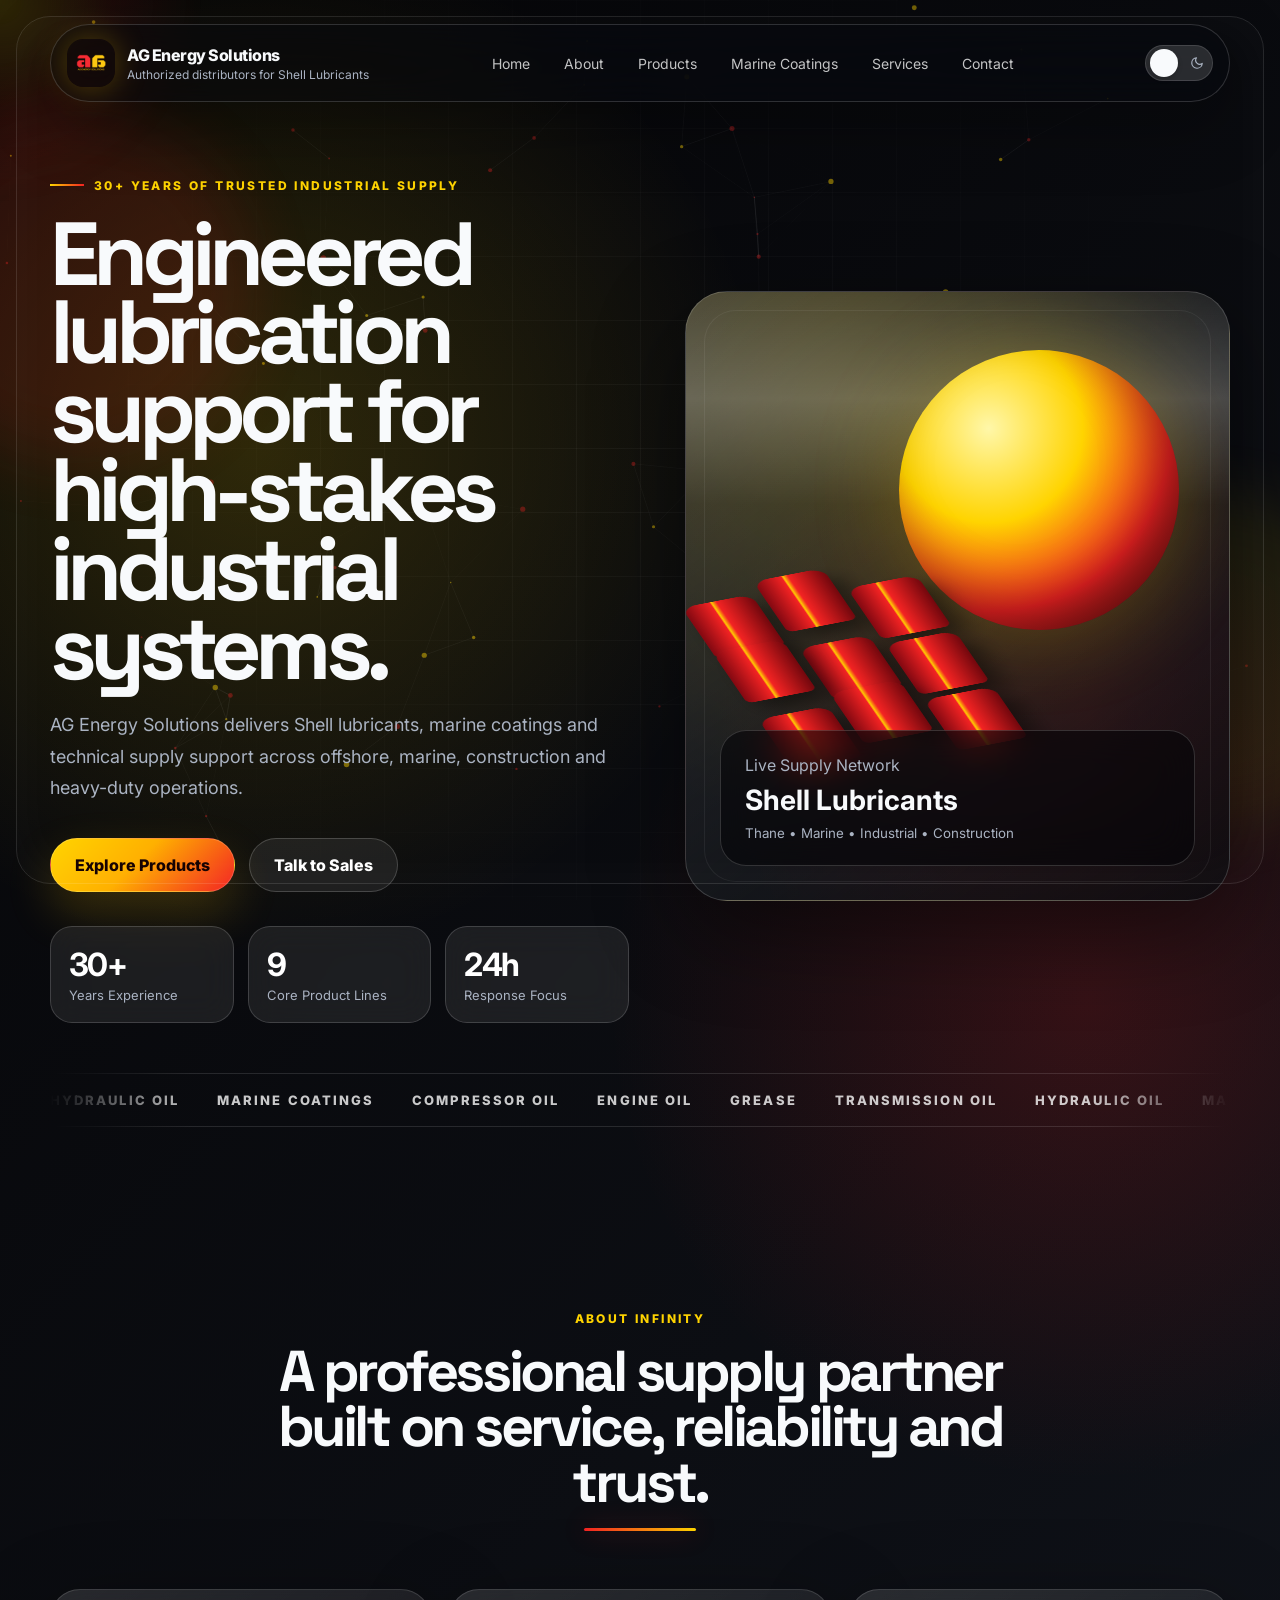
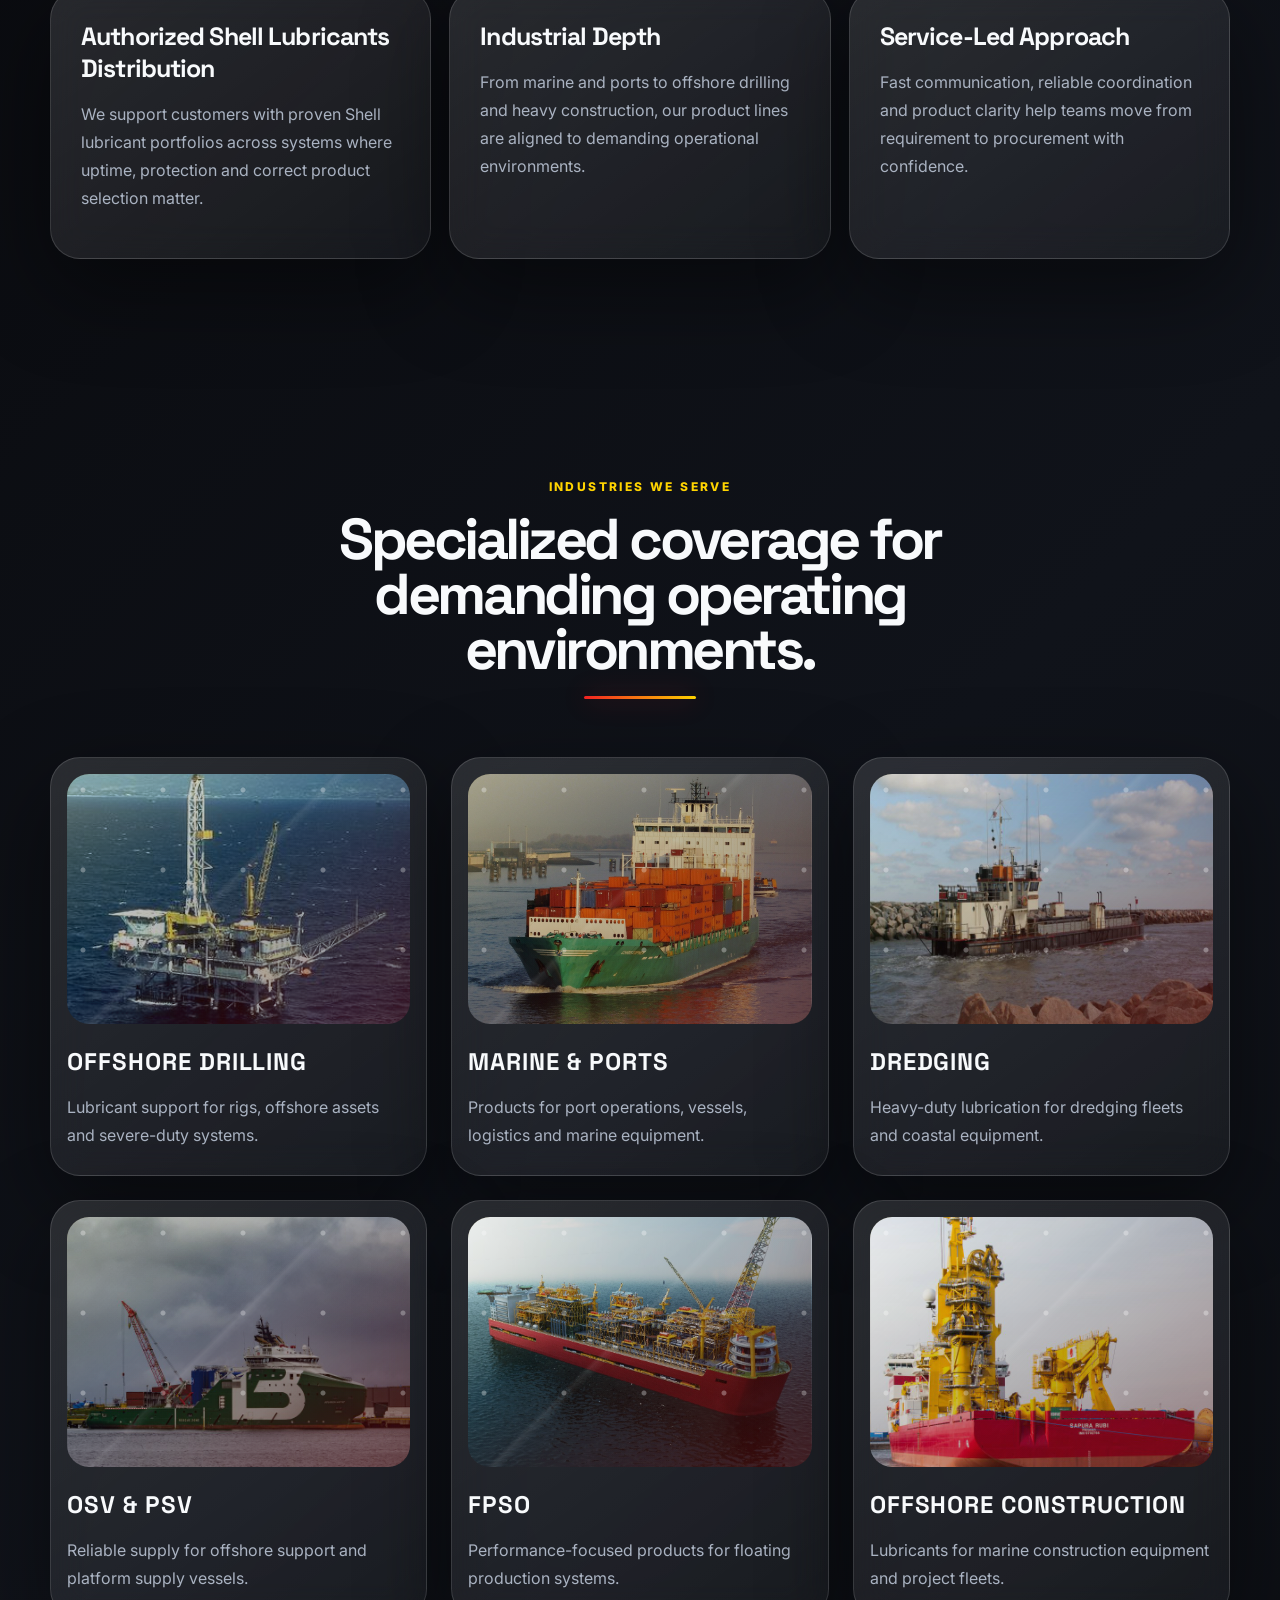
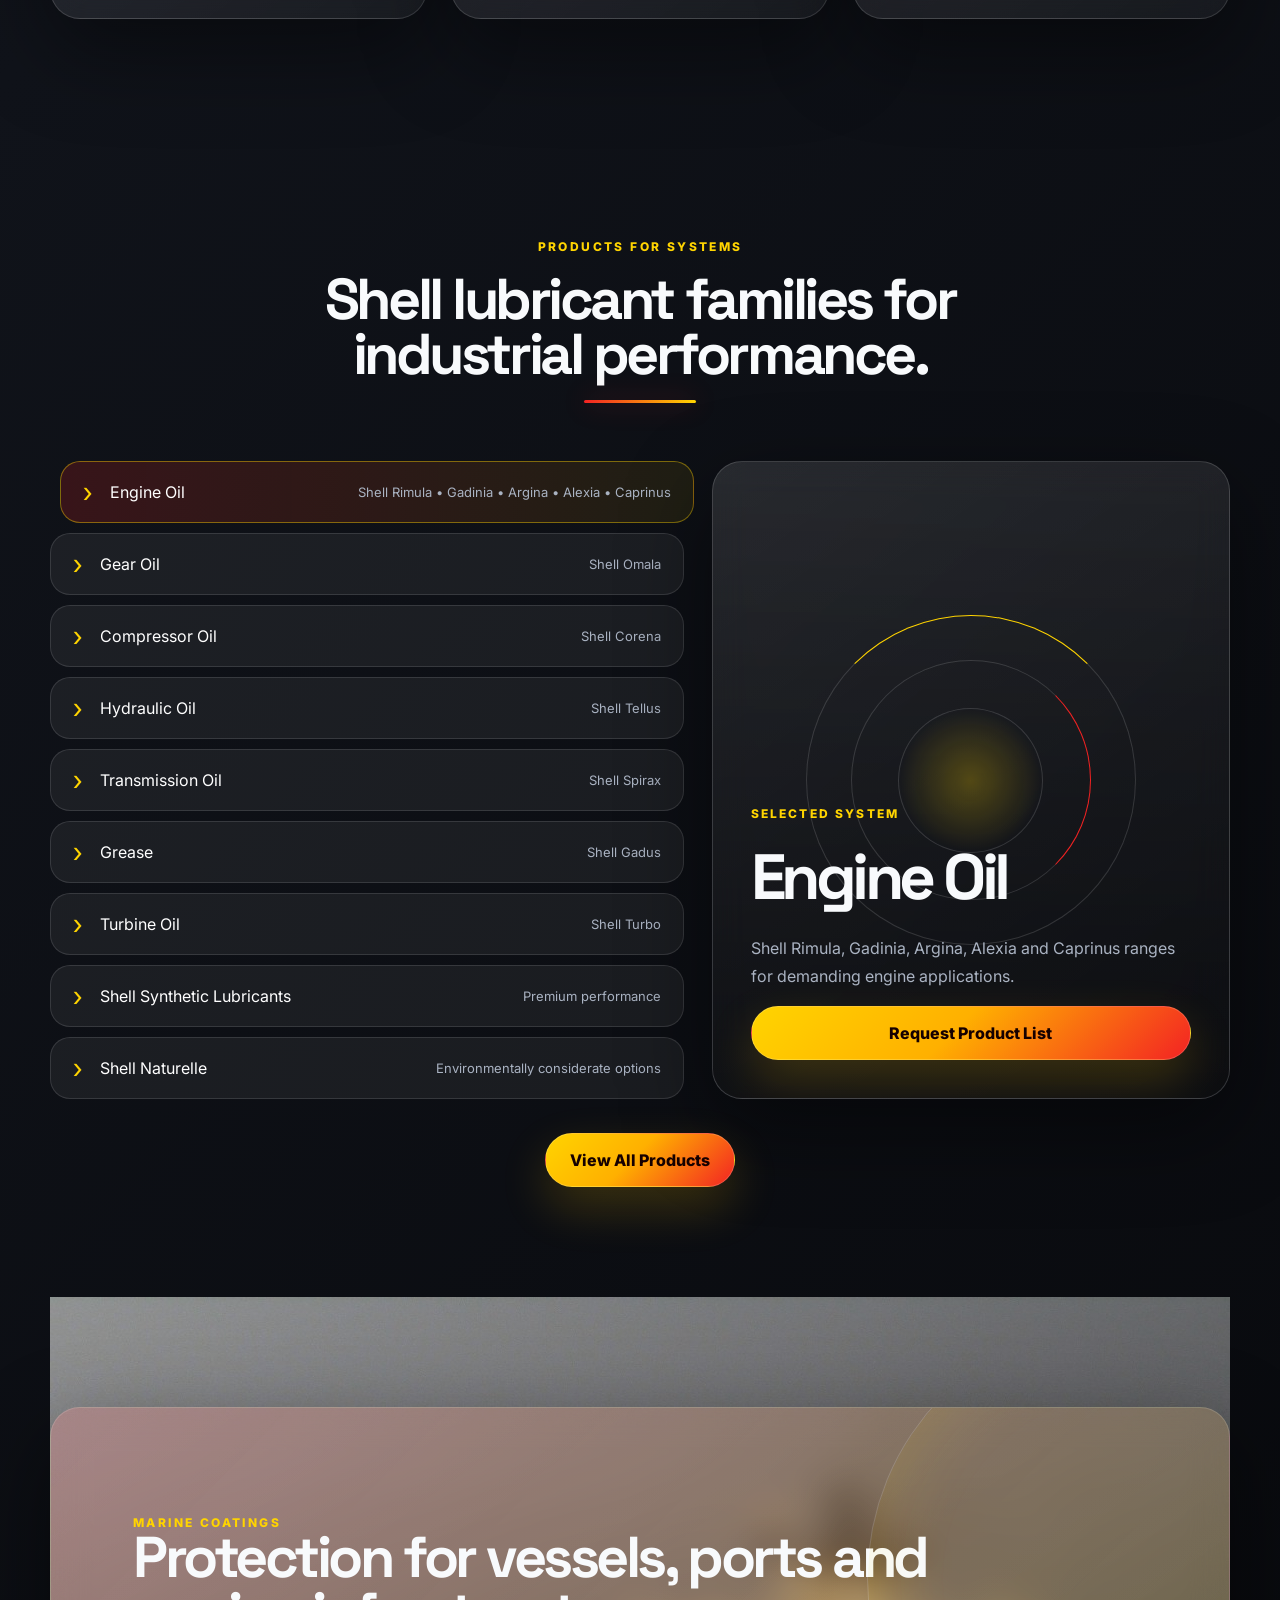
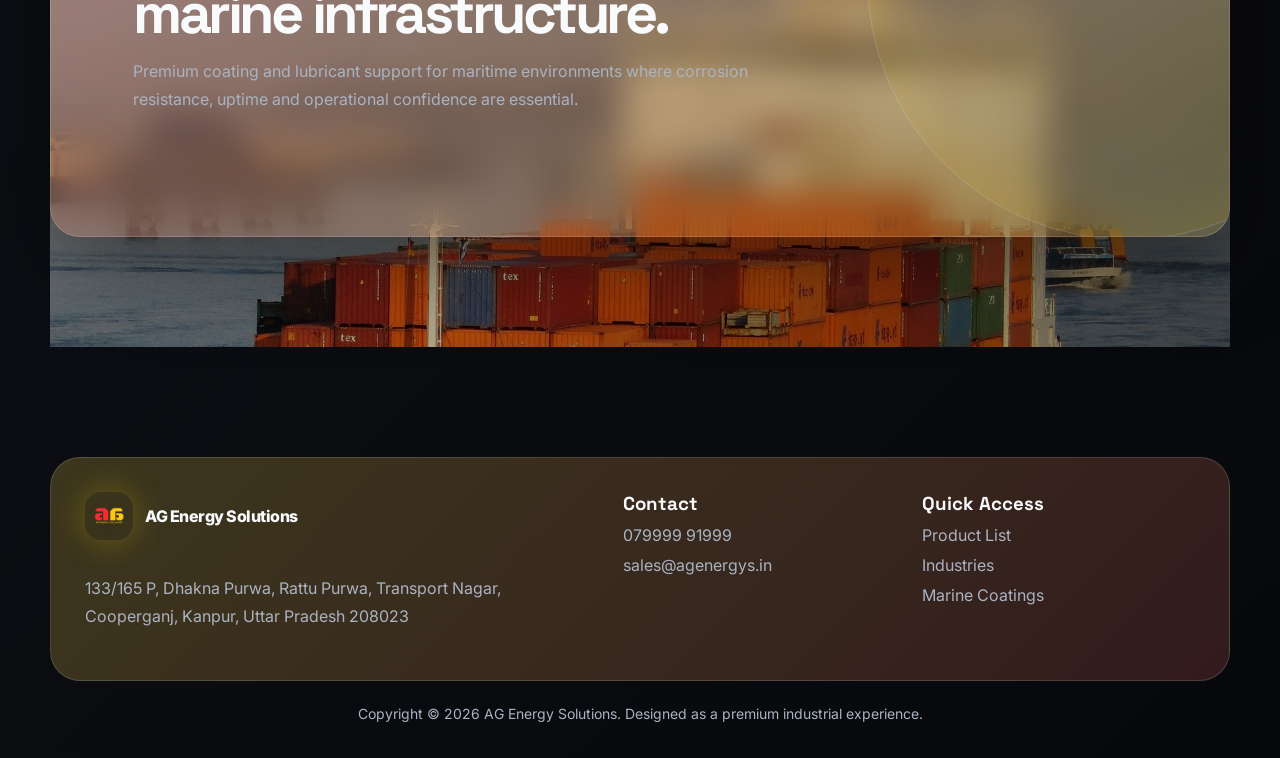
==== commit 553e69b4: "feat: add About and Contact pages, separate CSS, update category mapping" ====
--- a/index.html
+++ b/index.html
@@ -12,10 +12,16 @@
   <link
     href="https://fonts.googleapis.com/css2?family=Inter:wght@400;500;600;700;800;900&family=Space+Grotesk:wght@500;600;700&display=swap"
     rel="stylesheet">
-  <link rel="stylesheet" href="styles.css" />
+  <link rel="stylesheet" href="global.css?v=1" />
+  <link rel="stylesheet" href="home.css?v=1" />
 </head>
 
 <body>
+  <script>
+    if (localStorage.getItem('theme') === 'light') {
+      document.body.classList.add('light-theme');
+    }
+  </script>
   <div class="preloader" aria-hidden="true">
     <div class="loader-orbit"><span></span><span></span><span></span></div>
     <p>Calibrating industrial performance</p>
@@ -40,12 +46,21 @@
     </button>
     <nav id="main-nav" class="main-nav" aria-label="Primary navigation">
       <a href="#home" class="active">Home</a>
-      <a href="#about">About</a>
-      <a href="#products">Shell Lubricants</a>
+      <a href="about.html">About</a>
+      <a href="products.html">Products</a>
       <a href="#marine">Marine Coatings</a>
       <a href="#services">Services</a>
-      <a href="#contact">Contact</a>
+      <a href="contact.html">Contact</a>
     </nav>
+    <div class="theme-switch-wrapper">
+      <label class="theme-switch" for="checkbox" aria-label="Toggle dark mode">
+        <input type="checkbox" id="checkbox" />
+        <div class="slider round">
+          <svg class="sun" xmlns="http://www.w3.org/2000/svg" width="14" height="14" viewBox="0 0 24 24" fill="none" stroke="currentColor" stroke-width="2" stroke-linecap="round" stroke-linejoin="round"><circle cx="12" cy="12" r="5"></circle><line x1="12" y1="1" x2="12" y2="3"></line><line x1="12" y1="21" x2="12" y2="23"></line><line x1="4.22" y1="4.22" x2="5.64" y2="5.64"></line><line x1="18.36" y1="18.36" x2="19.78" y2="19.78"></line><line x1="1" y1="12" x2="3" y2="12"></line><line x1="21" y1="12" x2="23" y2="12"></line><line x1="4.22" y1="19.78" x2="5.64" y2="18.36"></line><line x1="18.36" y1="5.64" x2="19.78" y2="4.22"></line></svg>
+          <svg class="moon" xmlns="http://www.w3.org/2000/svg" width="14" height="14" viewBox="0 0 24 24" fill="none" stroke="currentColor" stroke-width="2" stroke-linecap="round" stroke-linejoin="round"><path d="M21 12.79A9 9 0 1 1 11.21 3 7 7 0 0 0 21 12.79z"></path></svg>
+        </div>
+      </label>
+    </div>
   </header>
 
   <main id="home">
@@ -56,8 +71,8 @@
           <h1>Engineered lubrication support for high-stakes industrial systems.</h1>
           <p>AG Energy Solutions delivers Shell lubricants, marine coatings and technical supply support across offshore, marine, construction and heavy-duty operations.</p>
           <div class="hero-actions">
-            <a class="btn btn-primary magnetic" href="#products">Explore Products</a>
-            <a class="btn btn-ghost magnetic" href="#contact">Talk to Sales</a>
+            <a class="btn btn-primary magnetic" href="products.html">Explore Products</a>
+            <a class="btn btn-ghost magnetic" href="contact.html">Talk to Sales</a>
           </div>
           <div class="metrics" aria-label="Company highlights">
             <article><strong>30+</strong><span>Years Experience</span></article>
@@ -246,7 +261,7 @@
           <h3 id="product-title">Engine Oil</h3>
           <p id="product-detail">Shell Rimula, Gadinia, Argina, Alexia and Caprinus ranges for demanding engine
             applications.</p>
-          <a class="btn btn-primary magnetic" href="#contact">Request Product List</a>
+          <a class="btn btn-primary magnetic" href="contact.html">Request Product List</a>
         </aside>
       </div>
       <div class="section-cta" data-reveal>
@@ -268,16 +283,16 @@
     <div class="footer-grid">
       <div data-reveal>
         <span class="brand footer-brand"><span class="brand-mark"><img src="assets/logo.png" alt="" /></span><strong>AG Energy Solutions</strong></span>
-        <p>SB 23, Highland Corporate Centre, Kapurbawdi Junction, Thane - 400607</p>
+        <p>133/165 P, Dhakna Purwa, Rattu Purwa, Transport Nagar, Cooperganj, Kanpur, Uttar Pradesh 208023</p>
       </div>
       <div data-reveal>
         <h3>Contact</h3>
-        <a href="tel:02249249200">022 4924 9200</a>
-        <a href="mailto:sales@infinityent.net.in">sales@infinityent.net.in</a>
+        <a href="tel:07999991999">079999 91999</a>
+        <a href="mailto:sales@agenergys.in">sales@agenergys.in</a>
       </div>
       <div data-reveal>
         <h3>Quick Access</h3>
-        <a href="#products">Product List</a>
+        <a href="products.html">Product List</a>
         <a href="#services">Industries</a>
         <a href="#marine">Marine Coatings</a>
       </div>
@@ -285,7 +300,7 @@
     <div class="footer-bottom">Copyright © 2026 AG Energy Solutions. Designed as a premium industrial experience.</div>
   </footer>
 
-  <script src="script.js"></script>
+  <script src="script.js?v=7"></script>
 </body>
 
 </html>
--- a/global.css
+++ b/global.css
@@ -0,0 +1,1876 @@
+:root {
+  --rgb-white: 255, 255, 255;
+  --text-highlight: #ffffff;
+  --bg-highlight: #ffffff;
+  --text-inverse: #130900;
+  --filter-invert: none;
+  --bg: #07080b;
+  --panel: rgba(var(--rgb-white), 0.08);
+  --panel-strong: rgba(var(--rgb-white), 0.14);
+  --text: #f8fafc;
+  --muted: #aab3c2;
+  --red: #f32323;
+  --red-dark: #980d15;
+  --yellow: #ffd400;
+  --gold: #ffb000;
+  --line: rgba(var(--rgb-white), 0.16);
+  --shadow: 0 30px 90px rgba(0, 0, 0, 0.45);
+  --radius: 30px;
+}
+
+* {
+  box-sizing: border-box;
+}
+
+html {
+  scroll-behavior: smooth;
+}
+
+body {
+  margin: 0;
+  font-family: Inter, system-ui, -apple-system, BlinkMacSystemFont, "Segoe UI", sans-serif;
+  color: var(--text);
+  background:
+    radial-gradient(circle at 20% 8%, rgba(255, 212, 0, 0.16), transparent 32rem),
+    radial-gradient(circle at 85% 18%, rgba(243, 35, 35, 0.18), transparent 30rem),
+    linear-gradient(135deg, #050507 0%, #10131a 48%, #07080b 100%);
+  overflow-x: hidden;
+}
+
+body::before {
+  content: "";
+  position: fixed;
+  inset: 0;
+  pointer-events: none;
+  background-image:
+    linear-gradient(rgba(var(--rgb-white), 0.04) 1px, transparent 1px),
+    linear-gradient(90deg, rgba(var(--rgb-white), 0.04) 1px, transparent 1px);
+  background-size: 64px 64px;
+  mask-image: radial-gradient(circle at center, black, transparent 78%);
+  z-index: -3;
+}
+
+a {
+  color: inherit;
+  text-decoration: none;
+}
+
+button {
+  font: inherit;
+}
+
+.preloader {
+  position: fixed;
+  inset: 0;
+  z-index: 999;
+  display: grid;
+  place-items: center;
+  align-content: center;
+  gap: 22px;
+  background: #050507;
+  transition: opacity .8s ease, visibility .8s ease;
+}
+
+.preloader.hidden {
+  opacity: 0;
+  visibility: hidden;
+}
+
+.preloader p {
+  color: var(--muted);
+  letter-spacing: .18em;
+  text-transform: uppercase;
+  font-size: 12px;
+}
+
+.loader-orbit {
+  position: relative;
+  width: 90px;
+  height: 90px;
+  animation: rotate 1.9s linear infinite;
+}
+
+.loader-orbit span {
+  position: absolute;
+  inset: 0;
+  border: 1px solid transparent;
+  border-top-color: var(--yellow);
+  border-radius: 50%;
+}
+
+.loader-orbit span:nth-child(2) {
+  inset: 14px;
+  border-top-color: var(--red);
+  animation: rotate 1.2s linear reverse infinite;
+}
+
+.loader-orbit span:nth-child(3) {
+  inset: 30px;
+  border-top-color: var(--text-highlight);
+}
+
+#particle-field {
+  position: fixed;
+  inset: 0;
+  z-index: -2;
+  opacity: .62;
+}
+
+.cursor-glow {
+  position: fixed;
+  width: 420px;
+  height: 420px;
+  border-radius: 50%;
+  background: radial-gradient(circle, rgba(255, 212, 0, .16), rgba(243, 35, 35, .08) 38%, transparent 68%);
+  translate: -50% -50%;
+  pointer-events: none;
+  z-index: -1;
+  filter: blur(4px);
+}
+
+.ambient {
+  position: fixed;
+  border-radius: 999px;
+  filter: blur(34px);
+  opacity: .45;
+  pointer-events: none;
+  z-index: -2;
+}
+
+.ambient-one {
+  width: 28vw;
+  height: 28vw;
+  background: rgba(243, 35, 35, .28);
+  left: -8vw;
+  top: 12vh;
+}
+
+.ambient-two {
+  width: 26vw;
+  height: 26vw;
+  background: rgba(255, 212, 0, .20);
+  right: -8vw;
+  bottom: 8vh;
+}
+
+.page-frame {
+  position: fixed;
+  inset: 16px;
+  border: 1px solid rgba(var(--rgb-white), .12);
+  border-radius: 34px;
+  pointer-events: none;
+  z-index: 20;
+  box-shadow: inset 0 0 60px rgba(var(--rgb-white), .03);
+}
+
+.site-header {
+  position: fixed;
+  top: 24px;
+  left: 50%;
+  transform: translateX(-50%);
+  width: min(1180px, calc(100% - 48px));
+  z-index: 50;
+  display: flex;
+  align-items: center;
+  justify-content: space-between;
+  padding: 14px 16px;
+  border: 1px solid rgba(var(--rgb-white), .16);
+  border-radius: 999px;
+  background: rgba(8, 10, 14, .58);
+  backdrop-filter: blur(22px) saturate(150%);
+  box-shadow: 0 20px 70px rgba(0, 0, 0, .32);
+}
+
+.brand {
+  display: inline-flex;
+  align-items: center;
+  gap: 12px;
+  min-width: max-content;
+}
+
+.brand strong {
+  display: block;
+  font-weight: 800;
+  letter-spacing: -.03em;
+}
+
+.brand small {
+  display: block;
+  color: var(--muted);
+  font-size: 12px;
+  margin-top: 2px;
+}
+
+.brand-mark {
+  width: 48px;
+  height: 48px;
+  border-radius: 16px;
+  display: grid;
+  place-items: center;
+  padding: 6px;
+  box-shadow: 0 0 32px rgba(255, 212, 0, .28);
+  overflow: hidden;
+}
+
+.brand-mark img {
+  width: 100%;
+  height: 100%;
+  object-fit: contain;
+  display: block;
+  filter: drop-shadow(0 4px 10px rgba(0, 0, 0, .22));
+}
+
+.main-nav {
+  display: flex;
+  gap: 4px;
+  align-items: center;
+}
+
+.main-nav a {
+  color: rgba(var(--rgb-white), .76);
+  padding: 12px 15px;
+  border-radius: 999px;
+  font-size: 14px;
+  transition: color .25s ease, background .25s ease, transform .25s ease;
+}
+
+.main-nav a:hover,
+.main-nav a.active {
+  color: var(--text-highlight);
+  background: rgba(var(--rgb-white), .11);
+  transform: translateY(-1px);
+}
+
+/* Theme Toggle Switch */
+.theme-switch-wrapper {
+  display: flex;
+  align-items: center;
+  margin-left: 8px;
+}
+
+.theme-switch {
+  display: inline-block;
+  height: 36px;
+  position: relative;
+  width: 68px;
+  cursor: pointer;
+}
+
+.theme-switch input {
+  display: none;
+}
+
+.slider {
+  background-color: var(--panel-strong);
+  bottom: 0;
+  left: 0;
+  position: absolute;
+  right: 0;
+  top: 0;
+  transition: .4s;
+  border-radius: 34px;
+  border: 1px solid rgba(var(--rgb-white), .12);
+  display: flex;
+  align-items: center;
+  justify-content: space-between;
+  padding: 0 8px;
+}
+
+.slider .sun, .slider .moon {
+  color: var(--muted);
+  z-index: 1;
+  transition: .4s;
+}
+
+.slider:before {
+  background: var(--text);
+  bottom: 3px;
+  content: "";
+  height: 28px;
+  left: 4px;
+  position: absolute;
+  transition: .4s cubic-bezier(0.4, 0, 0.2, 1);
+  width: 28px;
+  border-radius: 50%;
+  z-index: 2;
+  box-shadow: 0 2px 5px rgba(0,0,0,0.2);
+}
+
+input:checked + .slider {
+  background-color: rgba(var(--rgb-white), .08);
+}
+
+input:checked + .slider:before {
+  transform: translateX(30px);
+  background: #111827; /* Dark knob in light mode */
+}
+
+input:checked + .slider .sun {
+  color: #111827;
+}
+
+.menu-toggle {
+  display: none;
+  border: 0;
+  background: transparent;
+  width: 44px;
+  height: 44px;
+  padding: 10px;
+}
+
+.menu-toggle span {
+  display: block;
+  height: 2px;
+  margin: 6px 0;
+  background: var(--bg-highlight);
+  border-radius: 2px;
+}
+
+.section-shell {
+  width: min(1180px, calc(100% - 42px));
+  margin: 0 auto;
+}
+
+.hero {
+  min-height: 100vh;
+  padding: 170px 0 74px;
+  display: grid;
+  align-items: center;
+}
+
+.hero-grid {
+  display: grid;
+  grid-template-columns: 1.03fr .97fr;
+  gap: 56px;
+  align-items: center;
+}
+
+.eyebrow,
+.kicker {
+  display: inline-flex;
+  align-items: center;
+  gap: 10px;
+  color: var(--yellow);
+  text-transform: uppercase;
+  letter-spacing: .2em;
+  font-size: 12px;
+  font-weight: 800;
+}
+
+.eyebrow span {
+  width: 34px;
+  height: 2px;
+  background: linear-gradient(90deg, var(--yellow), var(--red));
+}
+
+h1,
+h2,
+h3 {
+  font-family: "Space Grotesk", Inter, sans-serif;
+  margin: 0;
+}
+
+h1 {
+  font-size: clamp(48px, 7vw, 92px);
+  line-height: .88;
+  letter-spacing: -.075em;
+  margin: 22px 0;
+  max-width: 820px;
+}
+
+h2 {
+  font-size: clamp(34px, 4.5vw, 64px);
+  line-height: .96;
+  letter-spacing: -.06em;
+  max-width: 820px;
+}
+
+p {
+  color: var(--muted);
+  line-height: 1.75;
+}
+
+.hero-copy>p {
+  font-size: 18px;
+  max-width: 670px;
+}
+
+.hero-actions {
+  display: flex;
+  gap: 14px;
+  flex-wrap: wrap;
+  margin: 34px 0;
+}
+
+.btn {
+  position: relative;
+  display: inline-flex;
+  justify-content: center;
+  align-items: center;
+  min-height: 54px;
+  padding: 0 24px;
+  border-radius: 999px;
+  font-weight: 800;
+  overflow: hidden;
+  border: 1px solid rgba(var(--rgb-white), .18);
+  transition: transform .25s ease, box-shadow .25s ease;
+}
+
+.btn::after {
+  content: "";
+  position: absolute;
+  inset: 0;
+  background: linear-gradient(110deg, transparent, rgba(var(--rgb-white), .32), transparent);
+  transform: translateX(-110%);
+  transition: transform .6s ease;
+}
+
+.btn:hover::after {
+  transform: translateX(110%);
+}
+
+.btn-primary {
+  color: #160000;
+  background: linear-gradient(135deg, var(--yellow), var(--gold) 46%, var(--red));
+  box-shadow: 0 20px 48px rgba(255, 196, 0, .2);
+}
+
+.btn-ghost {
+  color: var(--text-highlight);
+  background: rgba(var(--rgb-white), .07);
+}
+
+.metrics {
+  display: grid;
+  grid-template-columns: repeat(3, minmax(0, 1fr));
+  gap: 14px;
+  max-width: 650px;
+}
+
+.metrics article {
+  padding: 18px;
+  background: var(--panel);
+  border: 1px solid var(--line);
+  border-radius: 22px;
+  backdrop-filter: blur(16px);
+}
+
+.metrics strong {
+  display: block;
+  font-size: 32px;
+  color: var(--text-highlight);
+  letter-spacing: -.05em;
+}
+
+.metrics span {
+  color: var(--muted);
+  font-size: 13px;
+}
+
+.hero-visual {
+  perspective: 1200px;
+}
+
+.holo-card {
+  position: relative;
+  min-height: 610px;
+  border-radius: 42px;
+  overflow: hidden;
+  background:
+    linear-gradient(145deg, rgba(7, 8, 11, .18), rgba(7, 8, 11, .82)),
+    url("https://images.unsplash.com/photo-1581093458791-9f3c3900df7b?auto=format&fit=crop&w=1400&q=80") center / cover,
+    linear-gradient(145deg, rgba(var(--rgb-white), .18), rgba(var(--rgb-white), .04)),
+    radial-gradient(circle at 32% 20%, rgba(255, 212, 0, .32), transparent 26rem),
+    radial-gradient(circle at 74% 70%, rgba(243, 35, 35, .3), transparent 23rem), #12151c;
+  border: 1px solid rgba(var(--rgb-white), .18);
+  box-shadow: var(--shadow);
+  transform-style: preserve-3d;
+}
+
+.holo-card::before {
+  content: "";
+  position: absolute;
+  inset: 18px;
+  border: 1px solid rgba(var(--rgb-white), .13);
+  border-radius: 32px;
+  background: linear-gradient(transparent 48%, rgba(var(--rgb-white), .08) 50%, transparent 52%);
+  background-size: 100% 24px;
+  opacity: .5;
+}
+
+.scan-line {
+  position: absolute;
+  inset: 0;
+  background: linear-gradient(180deg, transparent, rgba(var(--rgb-white), .18), transparent);
+  height: 35%;
+  animation: scan 4s ease-in-out infinite;
+}
+
+.industrial-orb {
+  position: absolute;
+  width: 280px;
+  height: 280px;
+  border-radius: 50%;
+  right: 50px;
+  top: 58px;
+  background: radial-gradient(circle at 32% 28%, #fff7a9, #ffd400 34%, #f32323 66%, #3a0509);
+  box-shadow: inset -22px -28px 50px rgba(0, 0, 0, .34), 0 0 90px rgba(255, 212, 0, .24);
+  animation: float 6s ease-in-out infinite;
+}
+
+.barrel-stack {
+  position: absolute;
+  left: 44px;
+  bottom: 70px;
+  display: grid;
+  grid-template-columns: repeat(3, 74px);
+  gap: 10px;
+  transform: rotateX(58deg) rotateZ(-20deg);
+  transform-style: preserve-3d;
+}
+
+.barrel-stack i {
+  height: 102px;
+  border-radius: 16px 16px 8px 8px;
+  background: linear-gradient(90deg, #830811, #f32323 40%, #ffd400 42%, #f32323 49%, #73070d);
+  box-shadow: 12px 18px 26px rgba(0, 0, 0, .42);
+  animation: barrelPulse 2.8s ease-in-out infinite;
+}
+
+.barrel-stack i:nth-child(2n) {
+  animation-delay: .4s;
+  transform: translateY(-22px);
+}
+
+.barrel-stack i:nth-child(3n) {
+  animation-delay: .8s;
+  transform: translateY(22px);
+}
+
+.status-panel {
+  position: absolute;
+  left: 34px;
+  right: 34px;
+  bottom: 34px;
+  padding: 24px;
+  border-radius: 26px;
+  background: rgba(4, 5, 8, .58);
+  border: 1px solid rgba(var(--rgb-white), .16);
+  backdrop-filter: blur(18px);
+}
+
+.status-panel span,
+.status-panel small {
+  color: var(--muted);
+  display: block;
+}
+
+.status-panel strong {
+  display: block;
+  font-size: 28px;
+  margin: 8px 0;
+}
+
+.marquee {
+  margin-top: 50px;
+  overflow: hidden;
+  border-block: 1px solid rgba(var(--rgb-white), .12);
+  mask-image: linear-gradient(90deg, transparent, black 12%, black 88%, transparent);
+}
+
+.marquee div {
+  display: flex;
+  gap: 38px;
+  width: max-content;
+  animation: marquee 24s linear infinite;
+  padding: 18px 0;
+}
+
+.marquee span {
+  color: rgba(var(--rgb-white), .78);
+  font-weight: 800;
+  text-transform: uppercase;
+  letter-spacing: .16em;
+  font-size: 13px;
+}
+
+.about,
+.industries,
+.products,
+.marine,
+.site-footer {
+  padding: 110px 0;
+}
+
+.section-heading {
+  display: grid;
+  gap: 18px;
+  justify-items: center;
+  text-align: center;
+  margin-bottom: 58px;
+}
+
+.section-heading::after {
+  content: "";
+  width: 112px;
+  height: 3px;
+  background: linear-gradient(90deg, var(--red), var(--yellow));
+  border-radius: 999px;
+  box-shadow: 0 0 26px rgba(243, 35, 35, .45);
+}
+
+.about-grid {
+  display: grid;
+  grid-template-columns: repeat(3, 1fr);
+  gap: 18px;
+}
+
+.glass-panel,
+.industry-card,
+.product-orbit,
+.marine-card {
+  background: linear-gradient(145deg, rgba(var(--rgb-white), .12), rgba(var(--rgb-white), .045));
+  border: 1px solid rgba(var(--rgb-white), .14);
+  border-radius: var(--radius);
+  box-shadow: var(--shadow);
+  backdrop-filter: blur(18px);
+}
+
+.glass-panel {
+  padding: 30px;
+  min-height: 250px;
+}
+
+.glass-panel h3 {
+  font-size: 25px;
+  letter-spacing: -.035em;
+}
+
+.industry-grid {
+  display: grid;
+  grid-template-columns: repeat(3, 1fr);
+  gap: 24px;
+  perspective: 1000px;
+}
+
+.industry-card {
+  position: relative;
+  padding: 16px 16px 26px;
+  overflow: hidden;
+  transform-style: preserve-3d;
+}
+
+.industry-card::after {
+  content: "";
+  position: absolute;
+  inset: auto 18px 18px;
+  height: 2px;
+  background: linear-gradient(90deg, transparent, var(--yellow), var(--red), transparent);
+  transform: scaleX(0);
+  transform-origin: center;
+  transition: transform .35s ease;
+}
+
+.industry-card:hover::after {
+  transform: scaleX(1);
+}
+
+.industry-art {
+  height: 250px;
+  border-radius: 22px;
+  margin-bottom: 22px;
+  background-size: cover;
+  background-position: center;
+  position: relative;
+  overflow: hidden;
+}
+
+.industry-art::before {
+  content: "";
+  position: absolute;
+  inset: 0;
+  background: linear-gradient(145deg, rgba(255, 212, 0, .24), transparent 38%, rgba(243, 35, 35, .25));
+  mix-blend-mode: screen;
+}
+
+.industry-art::after {
+  content: "";
+  position: absolute;
+  inset: 0;
+  background-image: radial-gradient(circle at 20% 20%, rgba(var(--rgb-white), .7) 0 2px, transparent 3px), linear-gradient(135deg, transparent 45%, rgba(var(--rgb-white), .18) 46%, transparent 48%);
+  background-size: 80px 80px, 100% 100%;
+  opacity: .45;
+}
+
+.industry-card h3 {
+  font-size: 24px;
+  text-transform: uppercase;
+  letter-spacing: .04em;
+}
+
+.industry-card p {
+  margin-bottom: 0;
+}
+
+.offshore {
+  background-image: linear-gradient(135deg, rgba(10, 22, 34, .15), rgba(0, 0, 0, .48)), url("assets/offshore.jpg");
+}
+
+.marine {
+  background-image: linear-gradient(135deg, rgba(10, 22, 34, .1), rgba(0, 0, 0, .48)), url("assets/marine.jpg");
+}
+
+.dredging {
+  background-image: linear-gradient(135deg, rgba(10, 22, 34, .08), rgba(0, 0, 0, .45)), url("assets/dredge.jpg");
+}
+
+.osv {
+  background-image: linear-gradient(135deg, rgba(10, 22, 34, .1), rgba(0, 0, 0, .5)), url("assets/osv.jpg");
+}
+
+.fpso {
+  background-image: linear-gradient(135deg, rgba(10, 22, 34, .08), rgba(0, 0, 0, .48)), url("assets/fpso.jpg");
+}
+
+.construction {
+  background-image: linear-gradient(135deg, rgba(10, 22, 34, .05), rgba(0, 0, 0, .44)), url("assets/offshore-cons.jpg");
+}
+
+.products-layout {
+  display: grid;
+  grid-template-columns: 1.1fr .9fr;
+  gap: 28px;
+  align-items: stretch;
+}
+
+.section-cta {
+  display: flex;
+  justify-content: center;
+  margin-top: 34px;
+}
+
+.product-list {
+  display: grid;
+  gap: 10px;
+}
+
+.product-row {
+  cursor: pointer;
+  width: 100%;
+  text-align: left;
+  color: var(--text-highlight);
+  padding: 20px 22px;
+  border: 1px solid rgba(var(--rgb-white), .12);
+  border-radius: 20px;
+  background: rgba(var(--rgb-white), .06);
+  display: flex;
+  justify-content: flex-start;
+  align-items: center;
+  gap: 18px;
+  transition: transform .28s ease, background .28s ease, border-color .28s ease;
+}
+
+.product-row::before {
+  content: "›";
+  color: var(--yellow);
+  font-size: 28px;
+  line-height: 0;
+}
+
+.product-row span {
+  color: var(--muted);
+  font-size: 13px;
+  text-align: right;
+  margin-left: auto;
+}
+
+.product-row:hover,
+.product-row.active {
+  transform: translateX(10px);
+  background: linear-gradient(90deg, rgba(243, 35, 35, .18), rgba(255, 212, 0, .08));
+  border-color: rgba(255, 212, 0, .42);
+}
+
+.mobile-product-picker {
+  display: none;
+}
+
+.product-orbit {
+  --product-image: url("https://images.unsplash.com/photo-1581092160562-40aa08e78837?auto=format&fit=crop&w=1000&q=80");
+  position: sticky;
+  top: 130px;
+  min-height: 520px;
+  padding: 38px;
+  display: flex;
+  flex-direction: column;
+  justify-content: flex-end;
+  overflow: hidden;
+  transform-style: preserve-3d;
+}
+
+.product-orbit::before {
+  content: "";
+  position: absolute;
+  inset: 0;
+  background:
+    linear-gradient(180deg, rgba(7, 8, 11, .08), rgba(7, 8, 11, .82)),
+    var(--product-image) center / cover;
+  opacity: .72;
+  transition: opacity .35s ease, transform .55s ease;
+}
+
+.product-orbit>* {
+  position: relative;
+  z-index: 1;
+}
+
+.product-orbit>p:first-of-type {
+  color: var(--yellow);
+  text-transform: uppercase;
+  letter-spacing: .18em;
+  font-size: 12px;
+  font-weight: 800;
+}
+
+.product-orbit h3 {
+  font-size: clamp(42px, 5vw, 72px);
+  letter-spacing: -.07em;
+}
+
+.orbit-rings {
+  position: absolute;
+  inset: 30px;
+  display: grid;
+  place-items: center;
+  transform: translateZ(-30px);
+}
+
+.orbit-rings span {
+  position: absolute;
+  border: 1px solid rgba(var(--rgb-white), .14);
+  border-radius: 50%;
+  animation: rotate 10s linear infinite;
+}
+
+.orbit-rings span:nth-child(1) {
+  width: 330px;
+  height: 330px;
+  border-top-color: var(--yellow);
+}
+
+.orbit-rings span:nth-child(2) {
+  width: 240px;
+  height: 240px;
+  border-right-color: var(--red);
+  animation-duration: 7s;
+  animation-direction: reverse;
+}
+
+.orbit-rings span:nth-child(3) {
+  width: 145px;
+  height: 145px;
+  background: radial-gradient(circle, rgba(255, 212, 0, .26), transparent 70%);
+}
+
+.marine-card {
+  padding: clamp(34px, 7vw, 82px);
+  min-height: 430px;
+  display: grid;
+  align-content: center;
+  background: linear-gradient(135deg, rgba(243, 35, 35, .16), rgba(255, 212, 0, .12)), linear-gradient(145deg, rgba(var(--rgb-white), .13), rgba(var(--rgb-white), .04));
+  position: relative;
+  overflow: hidden;
+}
+
+.marine-card::after {
+  content: "";
+  position: absolute;
+  width: 520px;
+  height: 520px;
+  right: -160px;
+  top: -90px;
+  border-radius: 50%;
+  border: 1px solid rgba(var(--rgb-white), .16);
+  box-shadow: inset 0 0 80px rgba(255, 212, 0, .14);
+}
+
+.marine-card p {
+  max-width: 660px;
+}
+
+.site-footer {
+  padding-bottom: 36px;
+}
+
+.footer-grid {
+  display: grid;
+  grid-template-columns: 1.5fr .8fr .8fr;
+  gap: 26px;
+  padding: 34px;
+  border-radius: var(--radius);
+  background: linear-gradient(135deg, rgba(255, 212, 0, .14), rgba(243, 35, 35, .12)), rgba(var(--rgb-white), .07);
+  border: 1px solid rgba(var(--rgb-white), .14);
+}
+
+.footer-brand {
+  margin-bottom: 18px;
+}
+
+.site-footer a {
+  display: block;
+  color: var(--muted);
+  margin: 10px 0;
+  transition: color .2s ease;
+}
+
+.site-footer a:hover {
+  color: var(--text-highlight);
+}
+
+.footer-bottom {
+  margin-top: 24px;
+  text-align: center;
+  color: var(--muted);
+  font-size: 14px;
+}
+
+.catalog-hero {
+  min-height: 62vh;
+  display: grid;
+  align-items: end;
+  padding: 170px 0 76px;
+}
+
+.catalog-hero-copy {
+  max-width: 930px;
+}
+
+.catalog-hero h1 {
+  font-size: clamp(48px, 7vw, 92px);
+  line-height: .9;
+  margin: 18px 0 22px;
+}
+
+.catalog-hero p {
+  max-width: 760px;
+  font-size: 18px;
+}
+
+.catalog-section {
+  padding: 40px 0 110px;
+}
+
+.catalog-toolbar {
+  display: grid;
+  grid-template-columns: .85fr 1.15fr;
+  gap: 28px;
+  align-items: end;
+  padding: 28px;
+  margin-bottom: 26px;
+}
+
+.catalog-toolbar h2 {
+  font-size: clamp(34px, 5vw, 58px);
+  margin-top: 10px;
+}
+
+.catalog-toolbar p {
+  margin: 8px 0 0;
+}
+
+.catalog-controls {
+  display: grid;
+  grid-template-columns: 1fr auto;
+  gap: 14px;
+  align-items: end;
+}
+
+.search-field span {
+  display: block;
+  color: var(--muted);
+  font-size: 12px;
+  font-weight: 800;
+  letter-spacing: .14em;
+  margin: 0 0 8px 4px;
+  text-transform: uppercase;
+}
+
+.search-field input {
+  width: 100%;
+  min-height: 56px;
+  color: var(--text-highlight);
+  border: 1px solid rgba(var(--rgb-white), .14);
+  border-radius: 18px;
+  background: rgba(var(--rgb-white), .07);
+  outline: 0;
+  padding: 0 18px;
+  font: inherit;
+  transition: border-color .25s ease, box-shadow .25s ease, background .25s ease;
+}
+
+.search-field input:focus {
+  border-color: rgba(255, 212, 0, .5);
+  background: rgba(var(--rgb-white), .1);
+  box-shadow: 0 0 0 4px rgba(255, 212, 0, .1);
+}
+
+.view-toggle {
+  display: inline-flex;
+  padding: 5px;
+  border: 1px solid rgba(var(--rgb-white), .14);
+  border-radius: 18px;
+  background: rgba(var(--rgb-white), .07);
+}
+
+.view-toggle button {
+  min-width: 74px;
+  min-height: 46px;
+  color: var(--muted);
+  border: 0;
+  border-radius: 14px;
+  background: transparent;
+  cursor: pointer;
+  font-weight: 900;
+  transition: color .25s ease, background .25s ease, transform .25s ease;
+}
+
+.view-toggle button.active,
+.view-toggle button:hover {
+  color: var(--text-inverse);
+  background: linear-gradient(135deg, var(--yellow), var(--gold) 48%, var(--red));
+  transform: translateY(-1px);
+}
+
+.category-filter {
+  margin: 16px 0 24px;
+}
+
+.desktop-tabs {
+  display: flex;
+  gap: 8px;
+  overflow-x: auto;
+  padding-bottom: 8px;
+  scrollbar-width: none;
+  -ms-overflow-style: none;
+}
+.desktop-tabs::-webkit-scrollbar {
+  display: none;
+}
+
+.category-tab {
+  background: rgba(var(--rgb-white), .05);
+  border: 1px solid rgba(var(--rgb-white), .1);
+  color: rgba(var(--rgb-white), .7);
+  padding: 10px 18px;
+  border-radius: 99px;
+  font-size: 14px;
+  font-weight: 500;
+  cursor: pointer;
+  white-space: nowrap;
+  transition: all .25s ease;
+  font-family: 'Space Grotesk', sans-serif;
+}
+.category-tab:hover {
+  background: rgba(var(--rgb-white), .1);
+  color: var(--text-highlight);
+}
+.category-tab.active {
+  background: linear-gradient(135deg, var(--red), var(--yellow));
+  color: var(--text-inverse);
+  border-color: transparent;
+  font-weight: 700;
+}
+
+.mobile-dropdown-container {
+  display: none;
+  position: relative;
+}
+.mobile-dropdown-container::after {
+  content: "▼";
+  position: absolute;
+  right: 16px;
+  top: 50%;
+  transform: translateY(-50%);
+  color: rgba(var(--rgb-white), .5);
+  pointer-events: none;
+  font-size: 12px;
+}
+.mobile-dropdown {
+  width: 100%;
+  background: rgba(var(--rgb-white), .05);
+  border: 1px solid rgba(var(--rgb-white), .1);
+  color: var(--text-highlight);
+  padding: 14px 18px;
+  border-radius: 12px;
+  font-size: 15px;
+  appearance: none;
+  cursor: pointer;
+  font-family: 'Inter', sans-serif;
+}
+.mobile-dropdown option {
+  background: #111;
+  color: var(--text-highlight);
+}
+
+.catalog-shell {
+  padding: 10px;
+  border: 1px solid rgba(var(--rgb-white), .12);
+  border-radius: 34px;
+  background: linear-gradient(145deg, rgba(var(--rgb-white), .08), rgba(var(--rgb-white), .03));
+  box-shadow: var(--shadow);
+}
+
+.product-catalog {
+  display: grid;
+  gap: 16px;
+}
+
+.catalog-shell[data-view="grid"] .product-catalog {
+  grid-template-columns: repeat(3, minmax(0, 1fr));
+}
+
+.catalog-item {
+  position: relative;
+  display: grid;
+  grid-template-columns: auto 1fr;
+  gap: 16px;
+  align-items: center;
+  min-height: 154px;
+  padding: 22px;
+  border: 1px solid rgba(var(--rgb-white), .13);
+  border-radius: 26px;
+  overflow: hidden;
+  background: radial-gradient(circle at 12% 10%, rgba(255, 212, 0, .14), transparent 12rem), linear-gradient(145deg, rgba(var(--rgb-white), .11), rgba(var(--rgb-white), .045));
+  transform: translateY(8px);
+  opacity: 0;
+  animation: catalogIn .58s cubic-bezier(.2, .8, .2, 1) forwards;
+  animation-delay: var(--delay);
+  transition: border-color .25s ease, transform .25s ease, background .25s ease;
+}
+
+.catalog-item::after {
+  content: "";
+  position: absolute;
+  inset: auto 18px 16px;
+  height: 2px;
+  background: linear-gradient(90deg, transparent, var(--yellow), var(--red), transparent);
+  transform: scaleX(0);
+  transition: transform .32s ease;
+}
+
+.catalog-item:hover {
+  border-color: rgba(255, 212, 0, .38);
+  transform: translateY(-4px);
+  background: radial-gradient(circle at 12% 10%, rgba(255, 212, 0, .22), transparent 12rem), linear-gradient(145deg, rgba(var(--rgb-white), .14), rgba(var(--rgb-white), .06));
+}
+
+.catalog-item:hover::after {
+  transform: scaleX(1);
+}
+
+.product-badge {
+  width: 56px;
+  height: 56px;
+  display: grid;
+  place-items: center;
+  color: #160800;
+  border-radius: 18px;
+  background: linear-gradient(135deg, var(--yellow), var(--gold), var(--red));
+  font-weight: 1000;
+  font-size: 24px;
+  box-shadow: 0 16px 34px rgba(255, 196, 0, .18);
+}
+
+.product-copy strong {
+  display: block;
+  color: var(--text-highlight);
+  font-size: 19px;
+  letter-spacing: -.035em;
+  line-height: 1.18;
+}
+
+.product-copy small {
+  display: block;
+  color: var(--muted);
+  margin-top: 8px;
+  line-height: 1.45;
+}
+
+.open-pdf {
+  grid-column: 2;
+  color: var(--yellow);
+  font-size: 13px;
+  font-weight: 900;
+  letter-spacing: .12em;
+  text-transform: uppercase;
+}
+
+.catalog-shell[data-view="list"] .product-catalog {
+  grid-template-columns: 1fr;
+}
+
+.catalog-shell[data-view="list"] .catalog-item {
+  grid-template-columns: auto 1fr auto;
+  min-height: 86px;
+  border-radius: 22px;
+}
+
+.catalog-shell[data-view="list"] .open-pdf {
+  grid-column: auto;
+}
+
+.empty-state {
+  padding: 48px 24px;
+  color: var(--muted);
+  text-align: center;
+}
+
+[data-reveal] {
+  opacity: 0;
+  transform: translateY(38px) scale(.98);
+  transition: opacity .8s cubic-bezier(.2, .8, .2, 1), transform .8s cubic-bezier(.2, .8, .2, 1);
+}
+
+[data-reveal].revealed {
+  opacity: 1;
+  transform: translateY(0) scale(1);
+}
+
+.site-header[data-reveal] {
+  transform: translateX(-50%) translateY(18px) scale(.98);
+}
+
+.site-header[data-reveal].revealed {
+  transform: translateX(-50%) translateY(0) scale(1);
+}
+
+@keyframes rotate {
+  to {
+    transform: rotate(360deg);
+  }
+}
+
+@keyframes scan {
+
+  0%,
+  100% {
+    transform: translateY(-120%);
+  }
+
+  50% {
+    transform: translateY(290%);
+  }
+}
+
+@keyframes float {
+
+  0%,
+  100% {
+    transform: translateY(0) translateZ(40px);
+  }
+
+  50% {
+    transform: translateY(-18px) translateZ(40px);
+  }
+}
+
+@keyframes barrelPulse {
+
+  0%,
+  100% {
+    filter: brightness(1);
+  }
+
+  50% {
+    filter: brightness(1.18);
+  }
+}
+
+@keyframes marquee {
+  to {
+    transform: translateX(-50%);
+  }
+}
+
+@keyframes catalogIn {
+  to {
+    opacity: 1;
+    transform: translateY(0);
+  }
+}
+
+@media (max-width: 980px) {
+  .site-header {
+    top: 14px;
+    width: min(680px, calc(100% - 24px));
+    border-radius: 24px;
+    align-items: center;
+    gap: 12px;
+    padding: 10px 12px;
+    overflow: visible;
+  }
+
+  .site-header .brand {
+    flex: 1;
+    min-width: 0;
+  }
+
+  .site-header .brand>span:last-child {
+    min-width: 0;
+  }
+
+  .site-header .brand strong {
+    overflow: hidden;
+    text-overflow: ellipsis;
+    white-space: nowrap;
+    font-size: 18px;
+  }
+
+  .menu-toggle {
+    display: grid;
+    place-content: center;
+    flex: 0 0 48px;
+    width: 48px;
+    height: 48px;
+    border: 1px solid rgba(var(--rgb-white), .16);
+    border-radius: 16px;
+    background: linear-gradient(145deg, rgba(var(--rgb-white), .12), rgba(var(--rgb-white), .04));
+    box-shadow: 0 16px 38px rgba(0, 0, 0, .24);
+  }
+
+  .menu-toggle span {
+    width: 22px;
+    margin: 3px 0;
+    transition: transform .25s ease, opacity .25s ease;
+  }
+
+  .menu-toggle[aria-expanded="true"] span:nth-child(1) {
+    transform: translateY(8px) rotate(45deg);
+  }
+
+  .menu-toggle[aria-expanded="true"] span:nth-child(2) {
+    opacity: 0;
+  }
+
+  .menu-toggle[aria-expanded="true"] span:nth-child(3) {
+    transform: translateY(-8px) rotate(-45deg);
+  }
+
+  .main-nav {
+    position: absolute;
+    left: 0;
+    right: 0;
+    top: calc(100% + 10px);
+    display: grid;
+    padding: 12px;
+    background: rgba(8, 10, 14, .94);
+    border: 1px solid rgba(var(--rgb-white), .12);
+    border-radius: 24px;
+    transform-origin: top;
+    transform: translateY(-8px) scale(.98);
+    opacity: 0;
+    pointer-events: none;
+    transition: .25s ease;
+    box-shadow: 0 24px 70px rgba(0, 0, 0, .42);
+    backdrop-filter: blur(18px);
+  }
+
+  .main-nav.open {
+    transform: translateY(0) scale(1);
+    opacity: 1;
+    pointer-events: auto;
+  }
+
+  .hero-grid,
+  .products-layout,
+  .catalog-toolbar,
+  .footer-grid {
+    grid-template-columns: 1fr;
+  }
+
+  .catalog-controls {
+    grid-template-columns: 1fr;
+  }
+
+  .catalog-shell[data-view="grid"] .product-catalog {
+    grid-template-columns: repeat(2, minmax(0, 1fr));
+  }
+
+  .about-grid,
+  .industry-grid {
+    grid-template-columns: repeat(2, 1fr);
+  }
+
+  .hero {
+    padding-top: 140px;
+  }
+
+  .holo-card {
+    min-height: 520px;
+  }
+
+  .product-orbit {
+    position: relative;
+    top: auto;
+  }
+}
+
+@media (max-width: 680px) {
+  .section-shell {
+    width: min(100% - 24px, 1180px);
+  }
+
+  .site-header {
+    top: 10px;
+    width: calc(100% - 20px);
+    border-radius: 22px;
+  }
+
+  .brand {
+    gap: 10px;
+  }
+
+  .brand small {
+    display: none;
+  }
+
+  .brand-mark {
+    width: 44px;
+    height: 44px;
+    border-radius: 15px;
+    flex: 0 0 44px;
+  }
+
+  h1 {
+    font-size: clamp(42px, 13vw, 58px);
+    max-width: 100%;
+    overflow-wrap: anywhere;
+  }
+
+  h2 {
+    font-size: clamp(34px, 11vw, 52px);
+  }
+
+  .catalog-hero {
+    min-height: auto;
+    padding-top: 128px;
+    padding-bottom: 48px;
+  }
+
+  .catalog-hero h1 {
+    font-size: clamp(42px, 13vw, 58px);
+  }
+
+  .catalog-section {
+    padding-top: 20px;
+  }
+
+  .catalog-toolbar {
+    padding: 22px;
+    border-radius: 26px;
+  }
+
+  .view-toggle {
+    display: none;
+  }
+
+  .desktop-tabs {
+    display: none;
+  }
+  
+  .mobile-dropdown-container {
+    display: block;
+  }
+
+  .catalog-shell {
+    padding: 0;
+    overflow: hidden;
+  }
+
+  .catalog-shell[data-view="grid"] .product-catalog,
+  .catalog-shell[data-view="list"] .product-catalog {
+    grid-template-columns: 1fr;
+    gap: 0;
+  }
+
+  .catalog-item,
+  .catalog-shell[data-view="list"] .catalog-item {
+    grid-template-columns: auto 1fr;
+    min-height: 92px;
+    padding: 18px;
+    border-width: 0 0 1px;
+    border-radius: 0;
+    background: rgba(var(--rgb-white), .045);
+  }
+
+  .catalog-item:nth-child(even) {
+    background: rgba(var(--rgb-white), .085);
+  }
+
+  .product-badge {
+    width: 46px;
+    height: 46px;
+    border-radius: 15px;
+    font-size: 20px;
+  }
+
+  .product-copy strong {
+    font-size: 17px;
+  }
+
+  .product-copy small {
+    display: none;
+  }
+
+  .open-pdf,
+  .catalog-shell[data-view="list"] .open-pdf {
+    grid-column: 2;
+    font-size: 11px;
+  }
+
+  .hero {
+    padding-top: 124px;
+    padding-bottom: 46px;
+  }
+
+  .hero-copy>p {
+    font-size: 20px;
+    max-width: 100%;
+  }
+
+  .hero-actions {
+    display: grid;
+    grid-template-columns: 1fr;
+  }
+
+  .btn {
+    width: 100%;
+  }
+
+  .metrics,
+  .about-grid,
+  .industry-grid {
+    grid-template-columns: 1fr;
+  }
+
+  .metrics article {
+    min-width: 0;
+  }
+
+  .industry-card,
+  .glass-panel,
+  .product-orbit,
+  .marine-card {
+    max-width: 100%;
+  }
+
+  .industry-card h3 {
+    overflow-wrap: anywhere;
+  }
+
+  .products {
+    padding-top: 82px;
+  }
+
+  .products-layout {
+    gap: 18px;
+  }
+
+  .mobile-product-picker {
+    display: block;
+  }
+
+  .mobile-product-picker label {
+    display: block;
+    margin: 0 0 10px 4px;
+    color: var(--yellow);
+    font-size: 12px;
+    font-weight: 900;
+    letter-spacing: .18em;
+    text-transform: uppercase;
+  }
+
+  .select-shell {
+    position: relative;
+    border-radius: 22px;
+    padding: 2px;
+    background: linear-gradient(135deg, var(--yellow), var(--red));
+    box-shadow: 0 22px 56px rgba(0, 0, 0, .32), 0 0 34px rgba(255, 212, 0, .13);
+  }
+
+  .select-shell::after {
+    content: "⌄";
+    position: absolute;
+    right: 18px;
+    top: 50%;
+    translate: 0 -54%;
+    color: var(--yellow);
+    font-size: 28px;
+    pointer-events: none;
+  }
+
+  .select-shell select {
+    appearance: none;
+    width: 100%;
+    min-height: 66px;
+    border: 0;
+    border-radius: 20px;
+    padding: 0 54px 0 20px;
+    color: var(--text-highlight);
+    background: rgba(8, 10, 14, .96);
+    font-size: 22px;
+    font-weight: 900;
+    outline: 0;
+  }
+
+  .select-shell select:focus {
+    box-shadow: inset 0 0 0 2px rgba(var(--rgb-white), .24);
+  }
+
+  .mobile-product-picker {
+    display: block;
+  }
+
+  .product-list {
+    display: none;
+  }
+
+  .product-orbit {
+    min-height: 560px;
+    padding: 30px 22px;
+    border-radius: 28px;
+  }
+
+  .product-orbit::before {
+    opacity: .55;
+    transform: scale(1.02);
+  }
+
+  .product-orbit h3 {
+    font-size: clamp(48px, 15vw, 68px);
+    line-height: .92;
+  }
+
+  .product-orbit .btn {
+    width: 100%;
+    min-height: 62px;
+    font-size: 19px;
+  }
+
+  .orbit-rings {
+    inset: 20px;
+  }
+
+  .orbit-rings span:nth-child(1) {
+    width: 290px;
+    height: 290px;
+  }
+
+  .orbit-rings span:nth-child(2) {
+    width: 214px;
+    height: 214px;
+  }
+
+  .page-frame {
+    inset: 8px;
+    border-radius: 22px;
+  }
+}
+
+@media (prefers-reduced-motion: reduce) {
+
+  *,
+  *::before,
+  *::after {
+    animation-duration: .001ms !important;
+    animation-iteration-count: 1 !important;
+    scroll-behavior: auto !important;
+    transition-duration: .001ms !important;
+  }
+
+  .cursor-glow,
+  #particle-field {
+    display: none;
+  }
+}
+
+body.light-theme {
+  --bg: #f9fafb;
+  --panel: rgba(0, 0, 0, 0.03);
+  --panel-strong: rgba(0, 0, 0, 0.06);
+  --text: #111827;
+  --muted: #6b7280;
+  --line: rgba(0, 0, 0, 0.1);
+  --shadow: 0 20px 60px rgba(0, 0, 0, 0.05);
+  
+  --rgb-white: 0, 0, 0; /* Makes rgba borders dark */
+  --text-highlight: #111827;
+  --bg-highlight: #111827;
+  --text-inverse: #ffffff;
+  --filter-invert: invert(1) hue-rotate(180deg);
+}
+
+body.light-theme .brand-mark img {
+  filter: var(--filter-invert);
+}
+
+/* Light Theme Component Overrides */
+body.light-theme {
+  background: radial-gradient(circle at 20% 8%, rgba(255, 212, 0, 0.1), transparent 32rem),
+              radial-gradient(circle at 85% 18%, rgba(243, 35, 35, 0.1), transparent 30rem),
+              var(--bg);
+}
+
+body.light-theme .site-header {
+  background: rgba(255, 255, 255, 0.85);
+  box-shadow: 0 4px 30px rgba(0, 0, 0, 0.06);
+  border-color: rgba(0, 0, 0, 0.06);
+}
+
+body.light-theme .hero-copy h1,
+body.light-theme .catalog-hero h1 {
+  color: #111827;
+}
+
+body.light-theme .catalog-shell {
+  background: #ffffff;
+  border-color: rgba(0, 0, 0, 0.08);
+  box-shadow: 0 10px 40px rgba(0,0,0,0.04);
+}
+
+body.light-theme .catalog-item {
+  background: #ffffff;
+  border-color: rgba(0, 0, 0, 0.08);
+  box-shadow: 0 4px 12px rgba(0,0,0,0.02);
+}
+
+body.light-theme .catalog-toolbar.glass-panel {
+  background: #ffffff;
+  border-color: rgba(0, 0, 0, 0.08);
+  box-shadow: 0 10px 30px rgba(0,0,0,0.03);
+}
+
+body.light-theme .search-field input {
+  background: #f3f4f6;
+  border-color: transparent;
+  color: #111827;
+}
+
+body.light-theme .search-field input::placeholder {
+  color: #9ca3af;
+}
+
+body.light-theme .category-tab {
+  background: #f3f4f6;
+  color: #4b5563;
+  border-color: transparent;
+}
+body.light-theme .category-tab:hover {
+  background: #e5e7eb;
+  color: #111827;
+}
+body.light-theme .category-tab.active {
+  background: linear-gradient(135deg, #FCC61D 85%, var(--red) 85%);
+  color: #ffffff;
+}
+
+body.light-theme .product-row {
+  background: #ffffff;
+  border-color: rgba(0, 0, 0, 0.08);
+  box-shadow: 0 4px 12px rgba(0,0,0,0.02);
+  color: #111827;
+}
+
+body.light-theme .product-row:hover {
+  background: #f9fafb;
+}
+
+body.light-theme .metric-card {
+  background: #ffffff;
+  border-color: rgba(0, 0, 0, 0.08);
+}
+
+/* Light Theme Specific Component Fixes */
+
+/* 1. Header */
+body.light-theme .site-header {
+  background: #ffffff;
+  border-color: rgba(0, 0, 0, 0.08);
+}
+
+/* 2 & 4 & 6. Cards and Panels */
+body.light-theme .glass-panel,
+body.light-theme .industry-card,
+body.light-theme .product-orbit,
+body.light-theme .marine-card {
+  background: #ffffff;
+  border-color: rgba(0, 0, 0, 0.08);
+  box-shadow: 0 10px 40px rgba(0,0,0,0.04);
+}
+
+/* 5. Product System (product-orbit) Text Visibility */
+body.light-theme .product-orbit .orbit-footer small,
+body.light-theme .product-orbit .orbit-footer span,
+body.light-theme .product-orbit p,
+body.light-theme .marine-card p,
+body.light-theme .industry-card p,
+body.light-theme .glass-panel p {
+  color: #4b5563; /* muted dark text */
+}
+
+body.light-theme .product-orbit .orbit-footer strong,
+body.light-theme .product-orbit h3,
+body.light-theme .product-orbit h2,
+body.light-theme .marine-card h3,
+body.light-theme .marine-card h2,
+body.light-theme .industry-card h3,
+body.light-theme .glass-panel h3 {
+  color: #111827; /* solid dark text */
+}
+
+/* 3. Buttons */
+body.light-theme .btn-primary {
+  background: #FCC61D !important;
+  border: 2px solid var(--red) !important;
+  color: #ffffff !important;
+  box-shadow: none !important;
+}
+
+
+/* Final Fixes for Light Theme Components */
+
+/* 1. Header Opaque */
+body.light-theme .site-header {
+  background: #ffffff !important;
+  backdrop-filter: none !important;
+}
+
+/* 2. Hero Graphic Text White */
+body.light-theme .holo-card .status-panel span,
+body.light-theme .holo-card .status-panel strong,
+body.light-theme .holo-card .status-panel small {
+  color: #ffffff !important;
+}
+
+/* 3. Product System Graphic Light Background */
+body.light-theme .product-orbit::before {
+  background: 
+    linear-gradient(180deg, rgba(255, 255, 255, 0.15), #ffffff 85%),
+    var(--product-image) center / cover !important;
+}
+
+/* 4. Marine Coatings Transparency */
+body.light-theme .marine-card {
+  background: rgba(255, 255, 255, 0.9) !important;
+}
+
+/* Darker Yellow for Light Theme Headings */
+body.light-theme .eyebrow,
+body.light-theme .kicker,
+body.light-theme .product-orbit > p:first-of-type {
+  color: #FCC61D !important;
+}
+
+body.light-theme .eyebrow span {
+  background: linear-gradient(90deg, #FCC61D, var(--red)) !important;
+}
--- a/home.css
+++ b/home.css
@@ -0,0 +1 @@
+/* Home Page Styles */
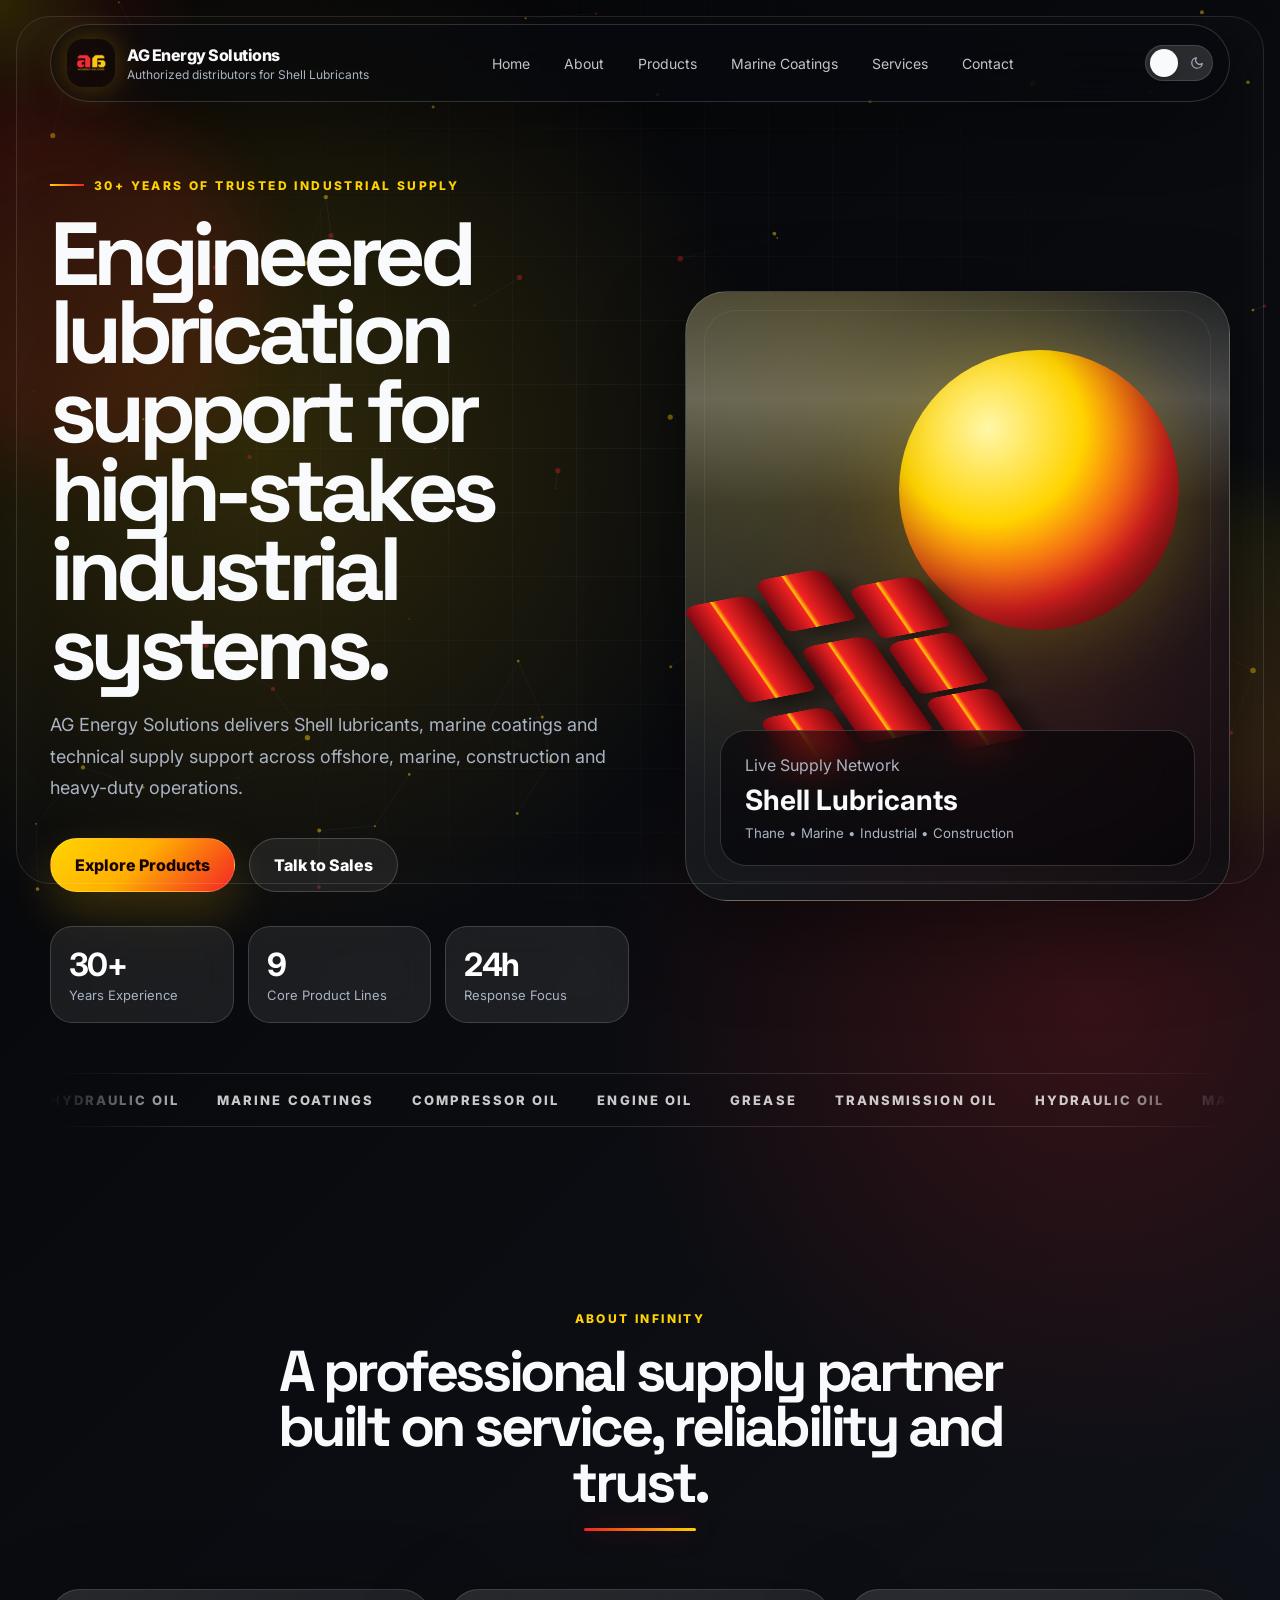
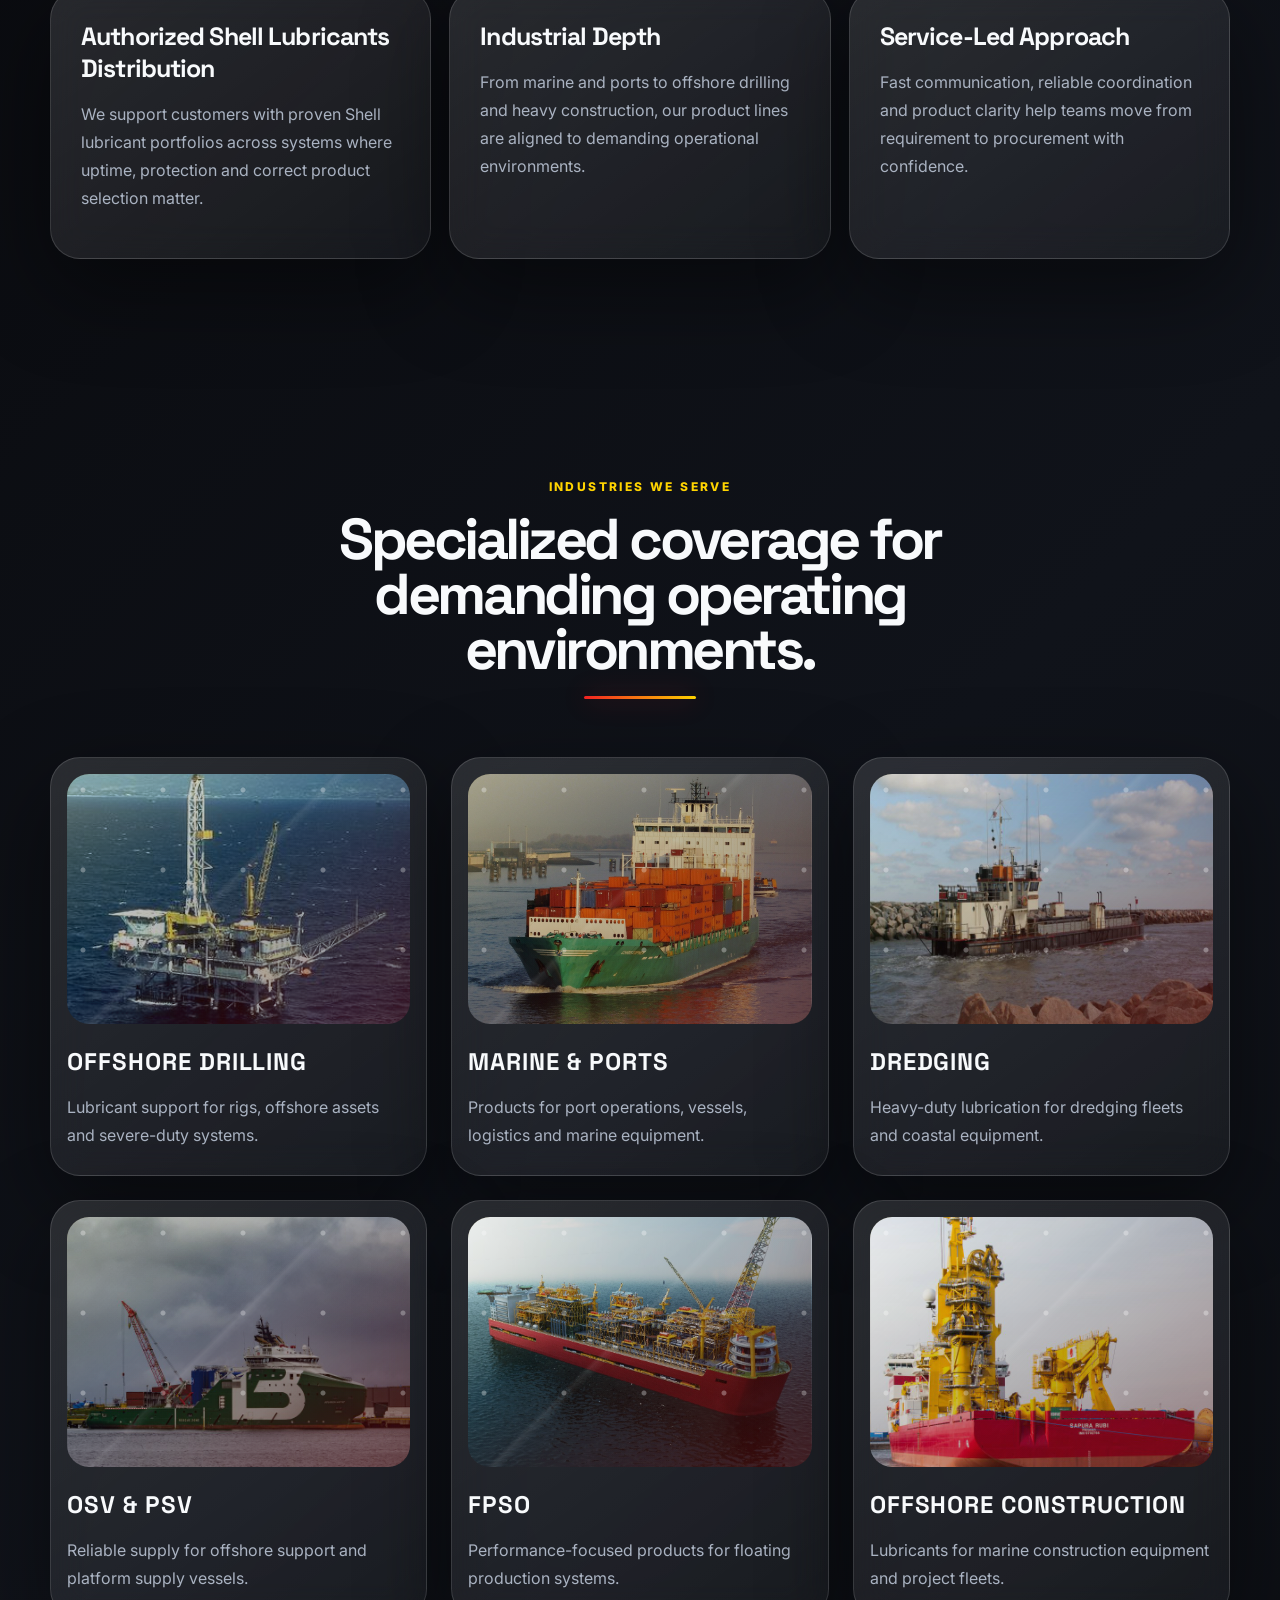
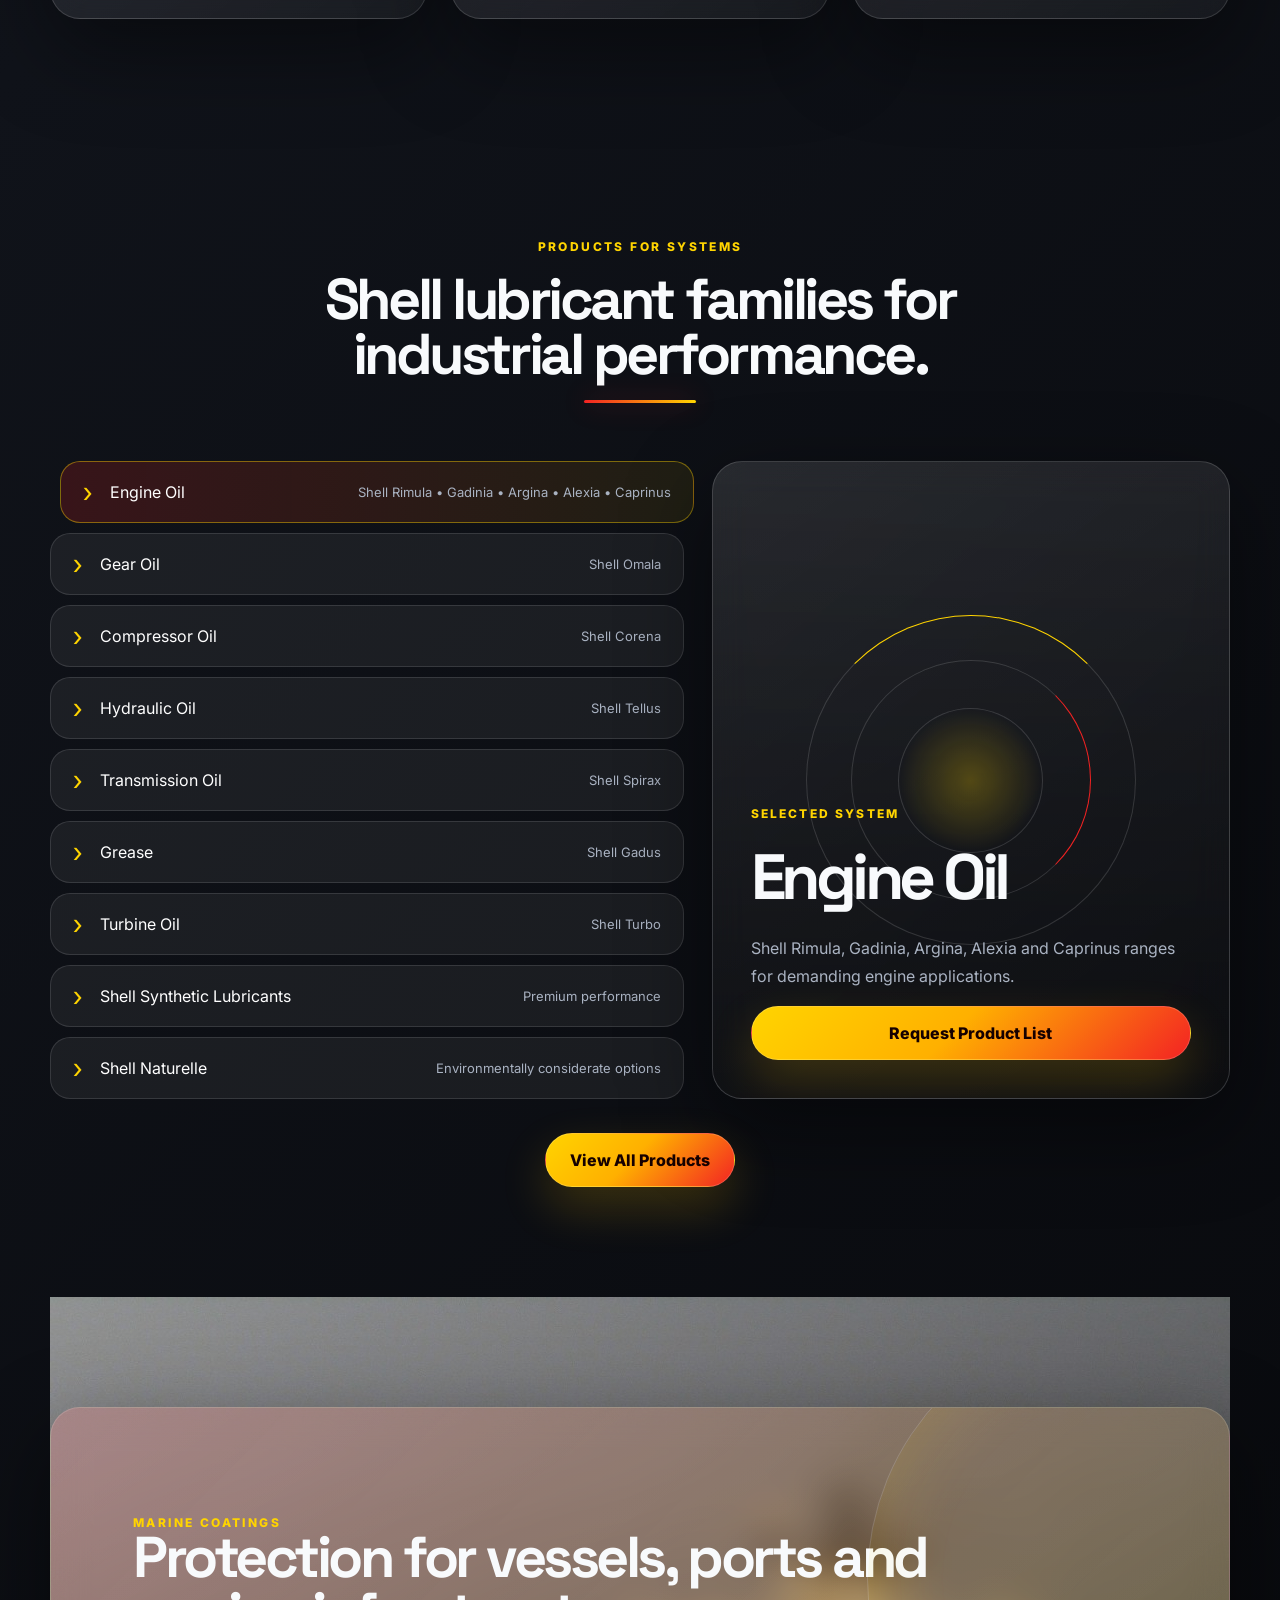
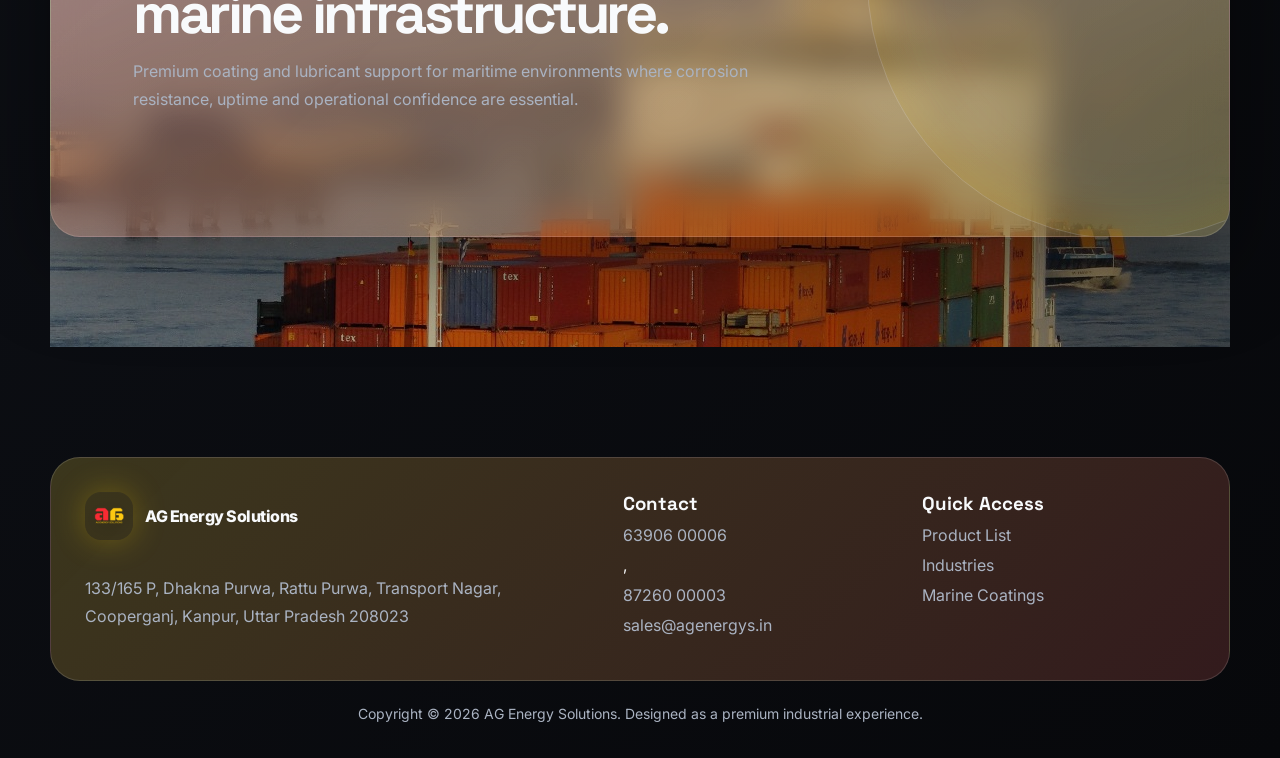
==== commit 9d2dac17: "update: replace old phone number with 6390600006 and 8726000003" ====
--- a/index.html
+++ b/index.html
@@ -287,7 +287,7 @@
       </div>
       <div data-reveal>
         <h3>Contact</h3>
-        <a href="tel:07999991999">079999 91999</a>
+        <a href="tel:6390600006">63906 00006</a>, <a href="tel:8726000003">87260 00003</a>
         <a href="mailto:sales@agenergys.in">sales@agenergys.in</a>
       </div>
       <div data-reveal>
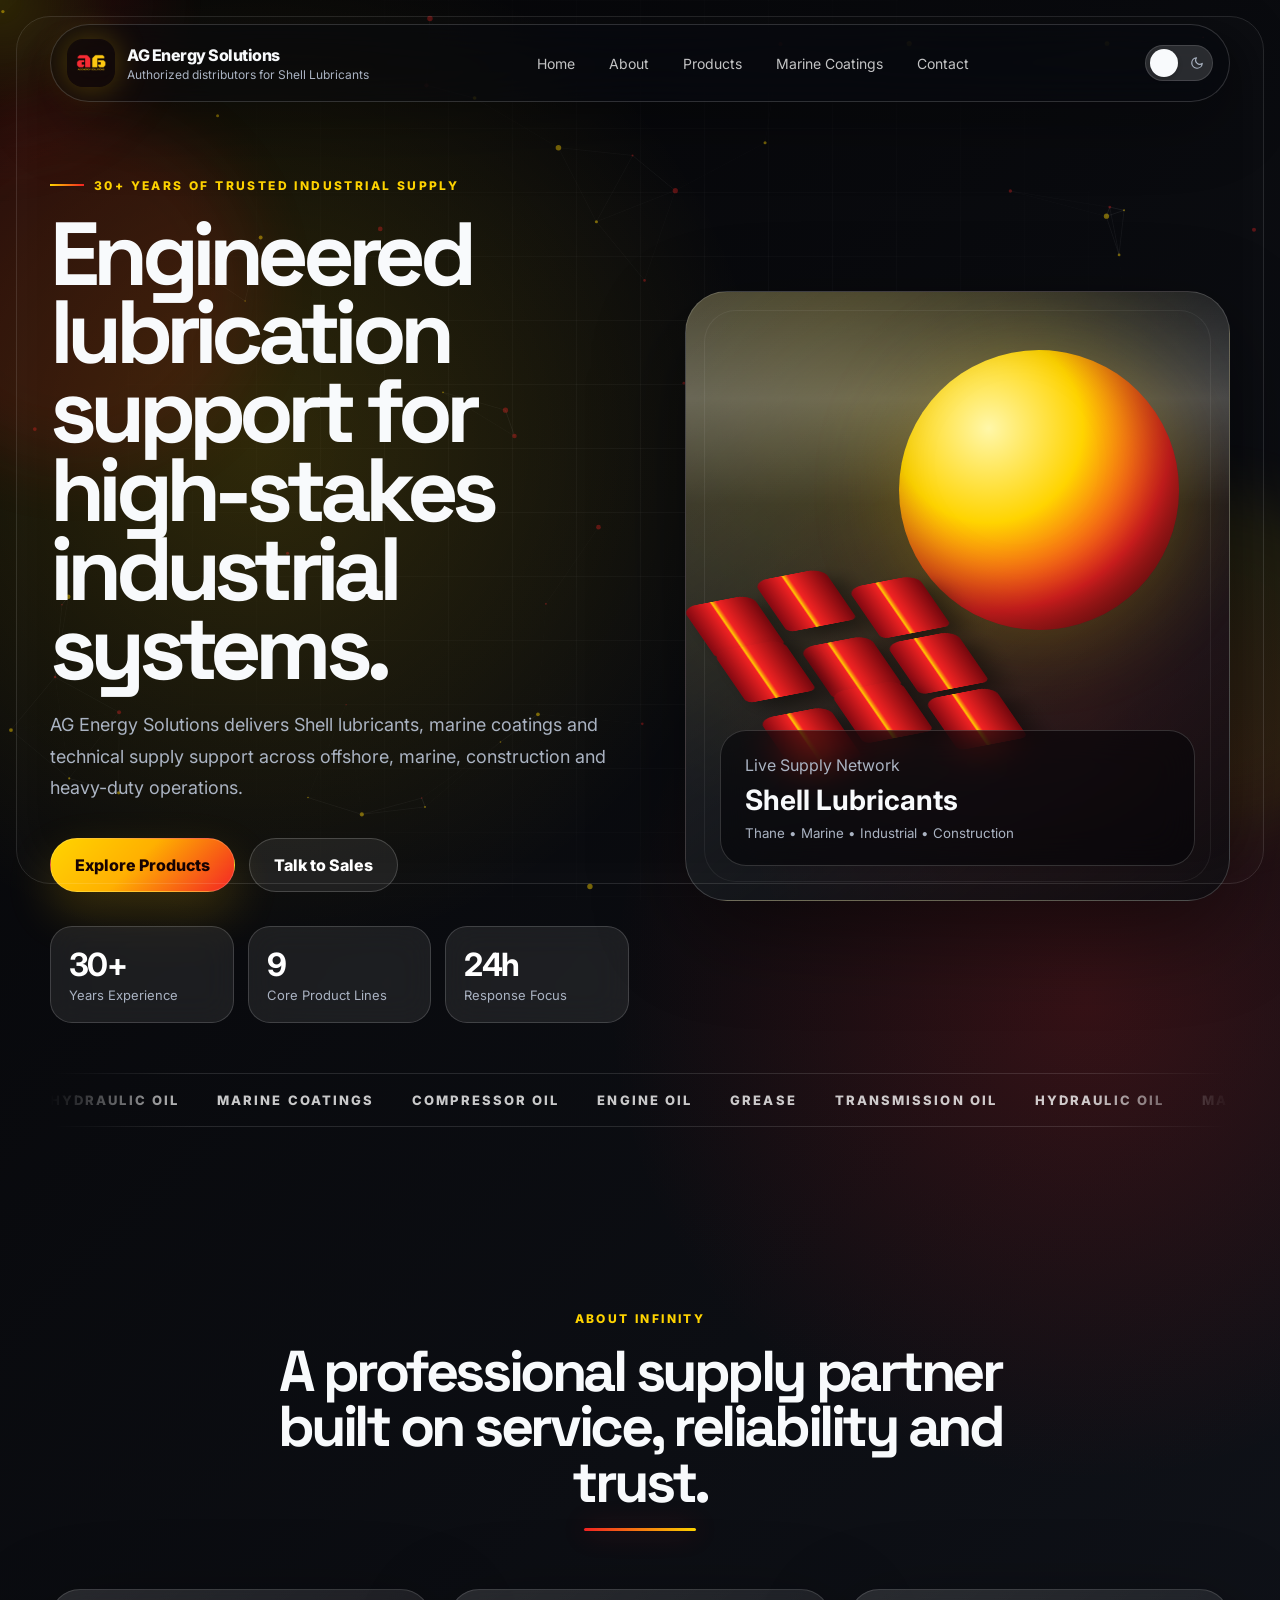
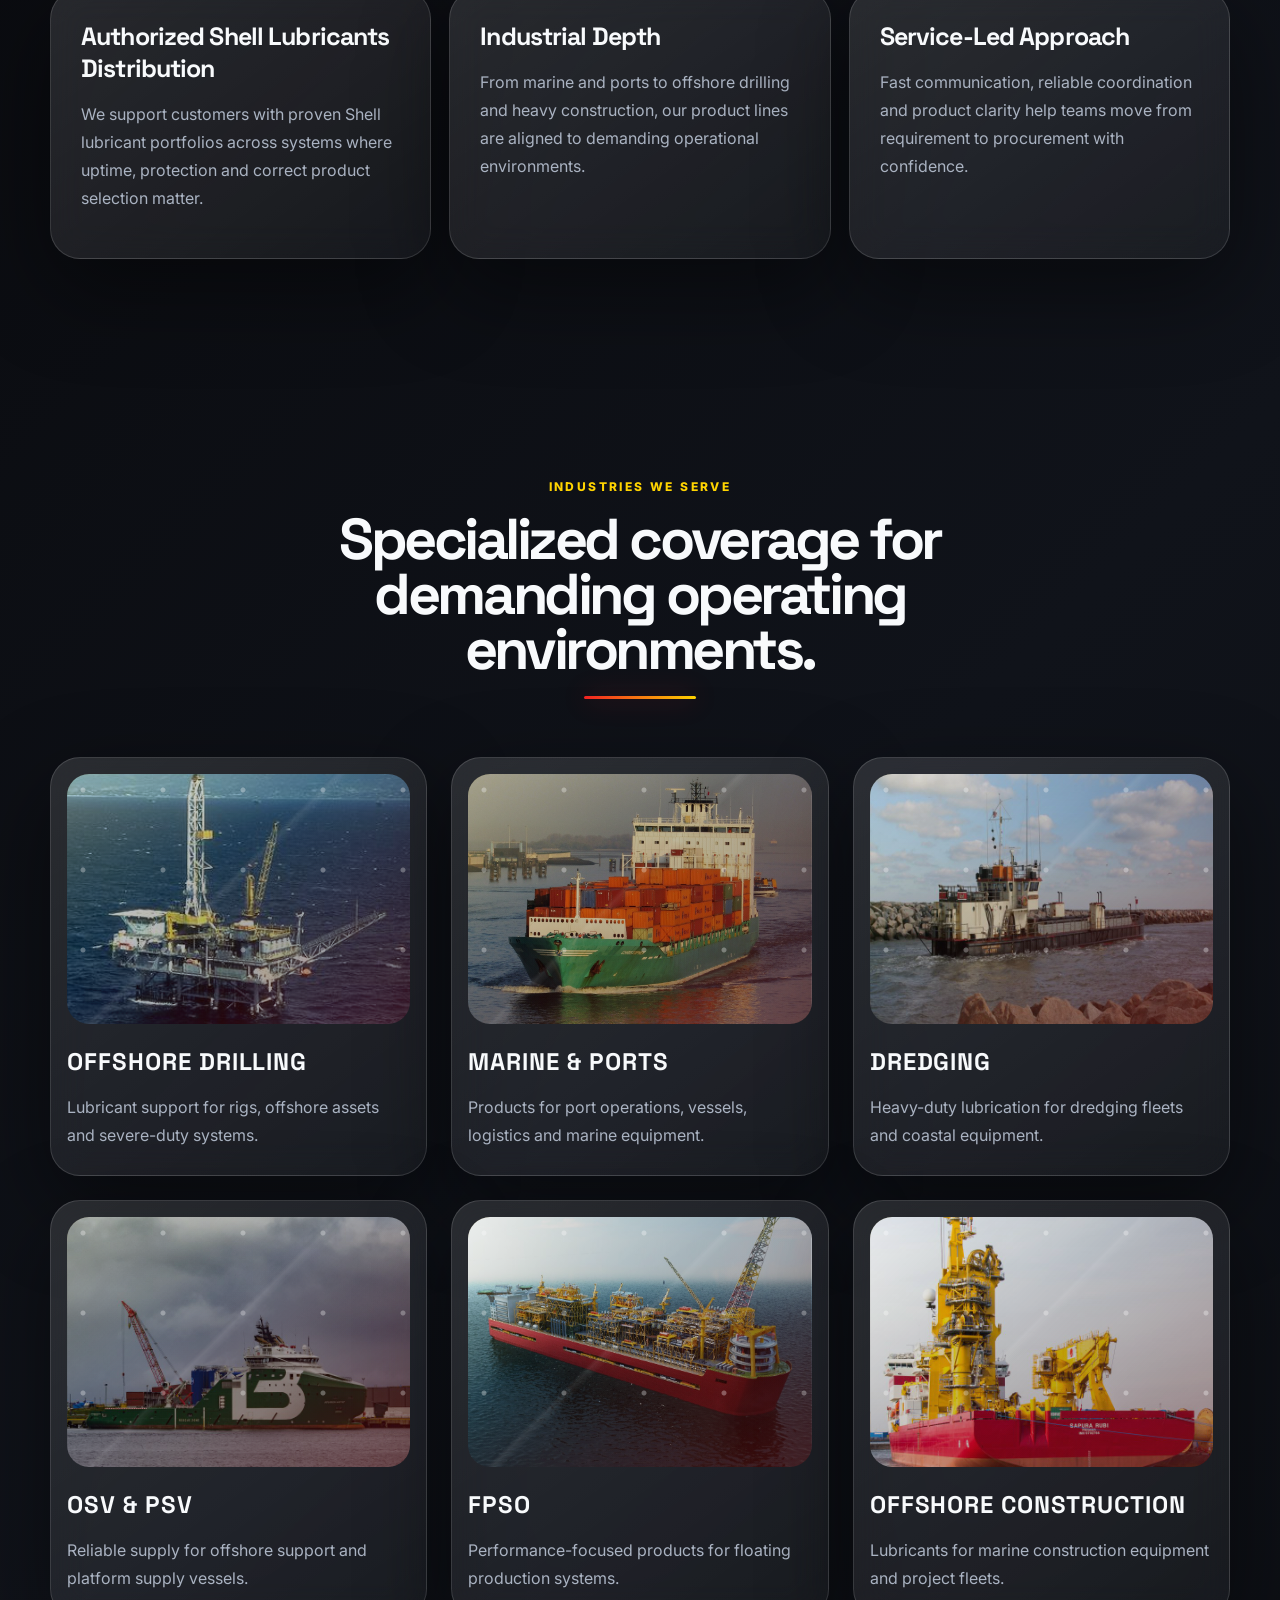
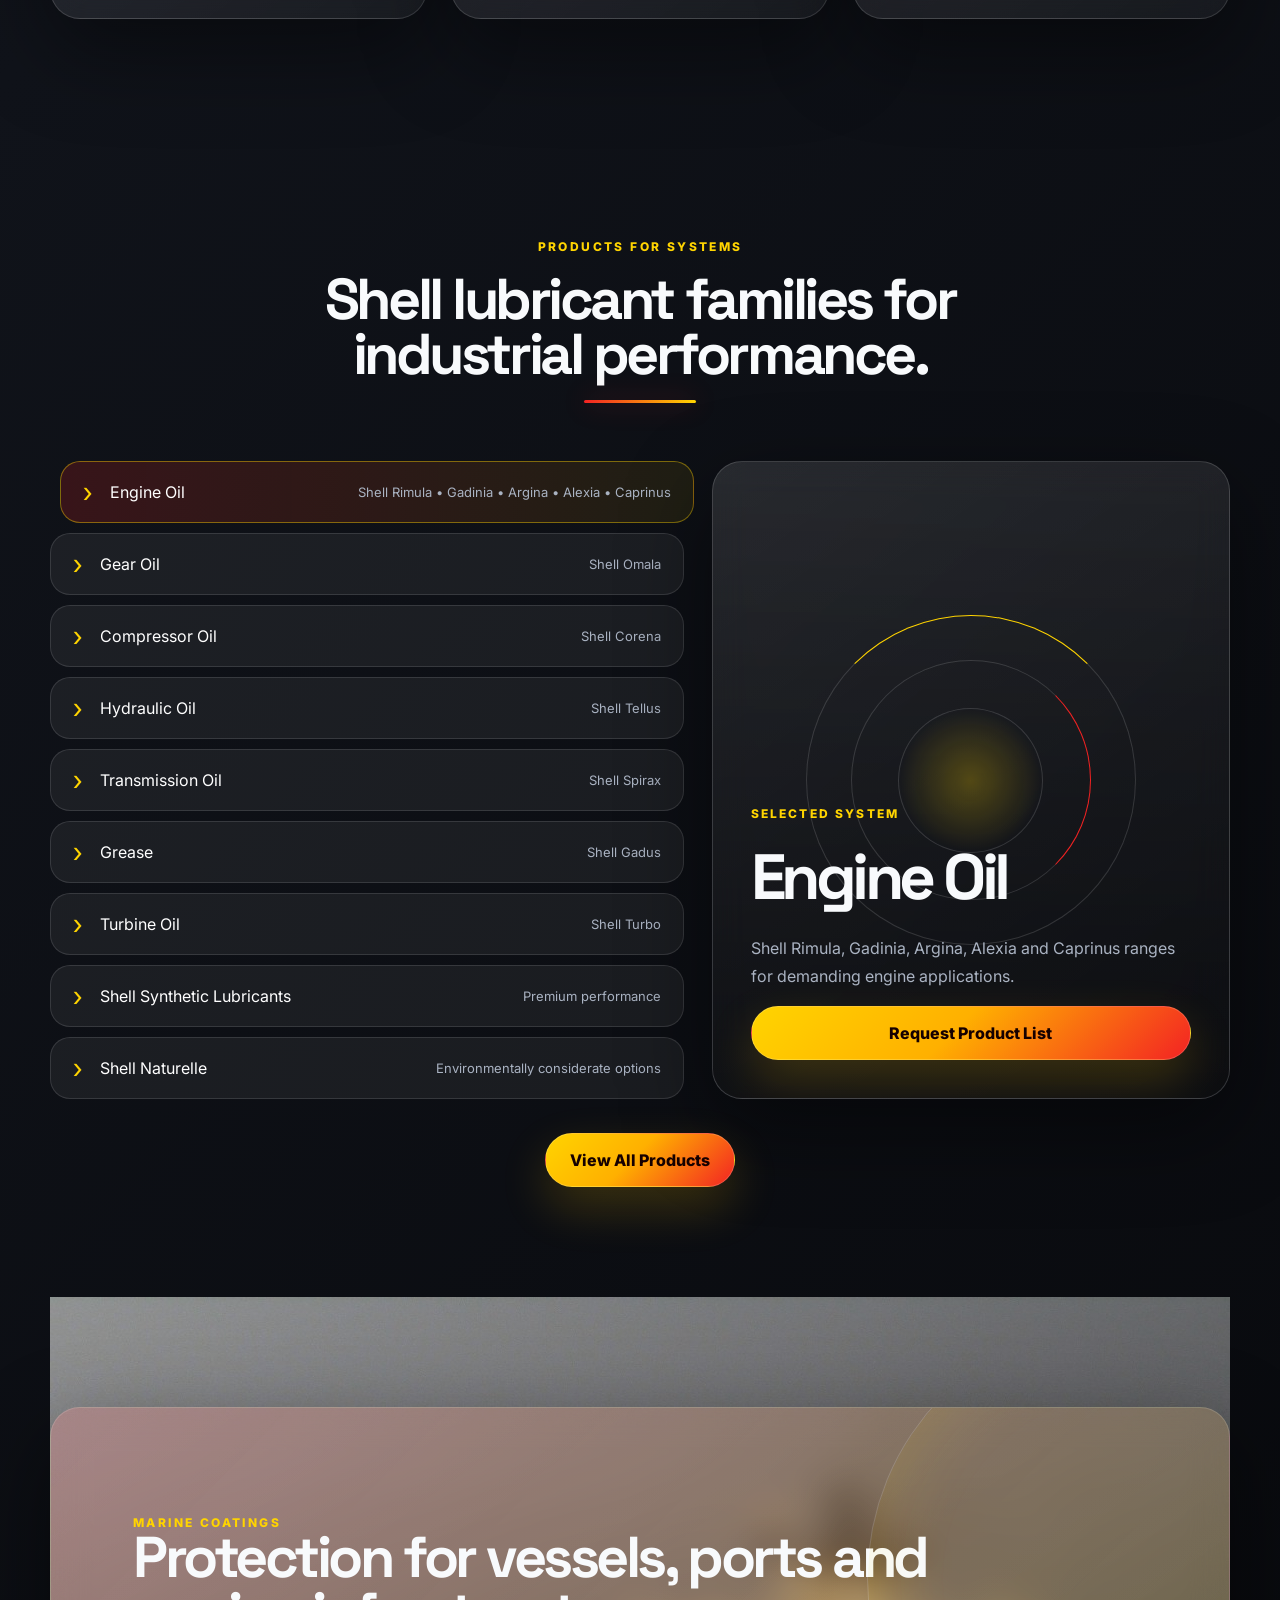
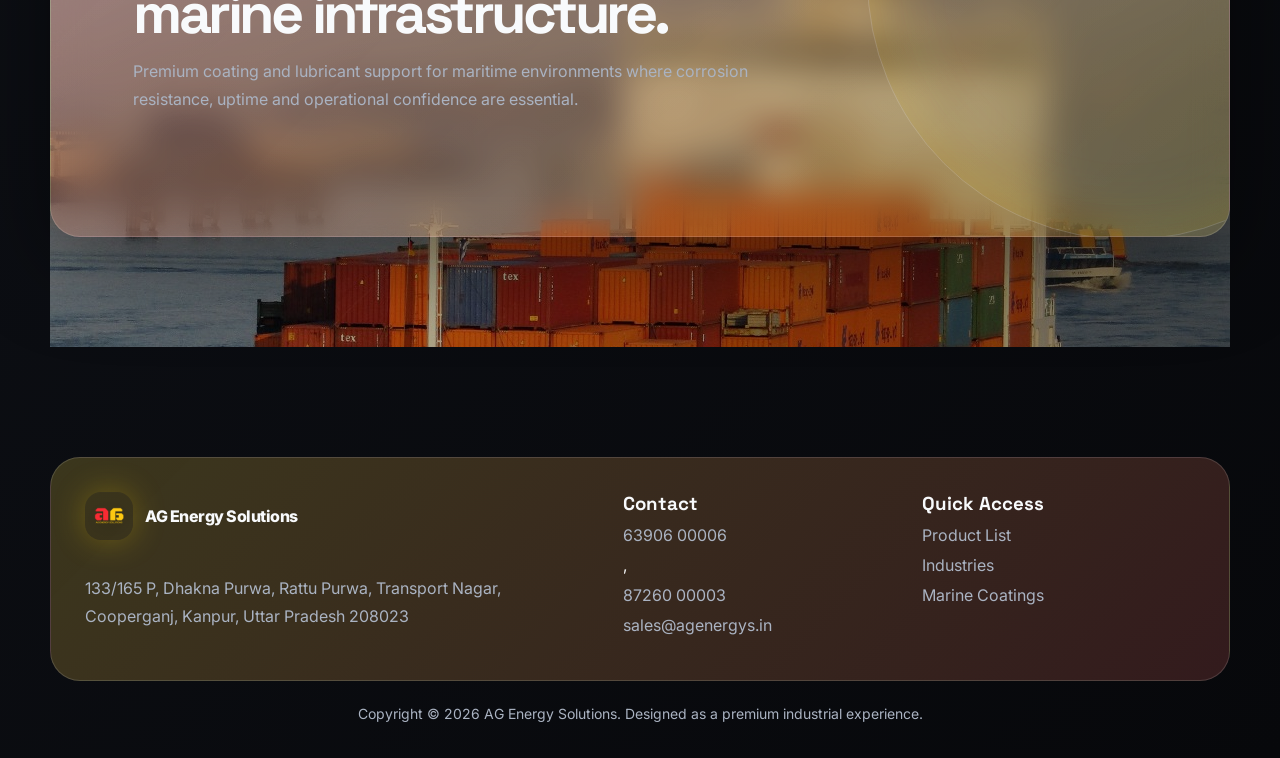
==== commit 6f89c13e: "update: remove Services link from navbar across all pages" ====
--- a/index.html
+++ b/index.html
@@ -49,7 +49,6 @@
       <a href="about.html">About</a>
       <a href="products.html">Products</a>
       <a href="#marine">Marine Coatings</a>
-      <a href="#services">Services</a>
       <a href="contact.html">Contact</a>
     </nav>
     <div class="theme-switch-wrapper">
